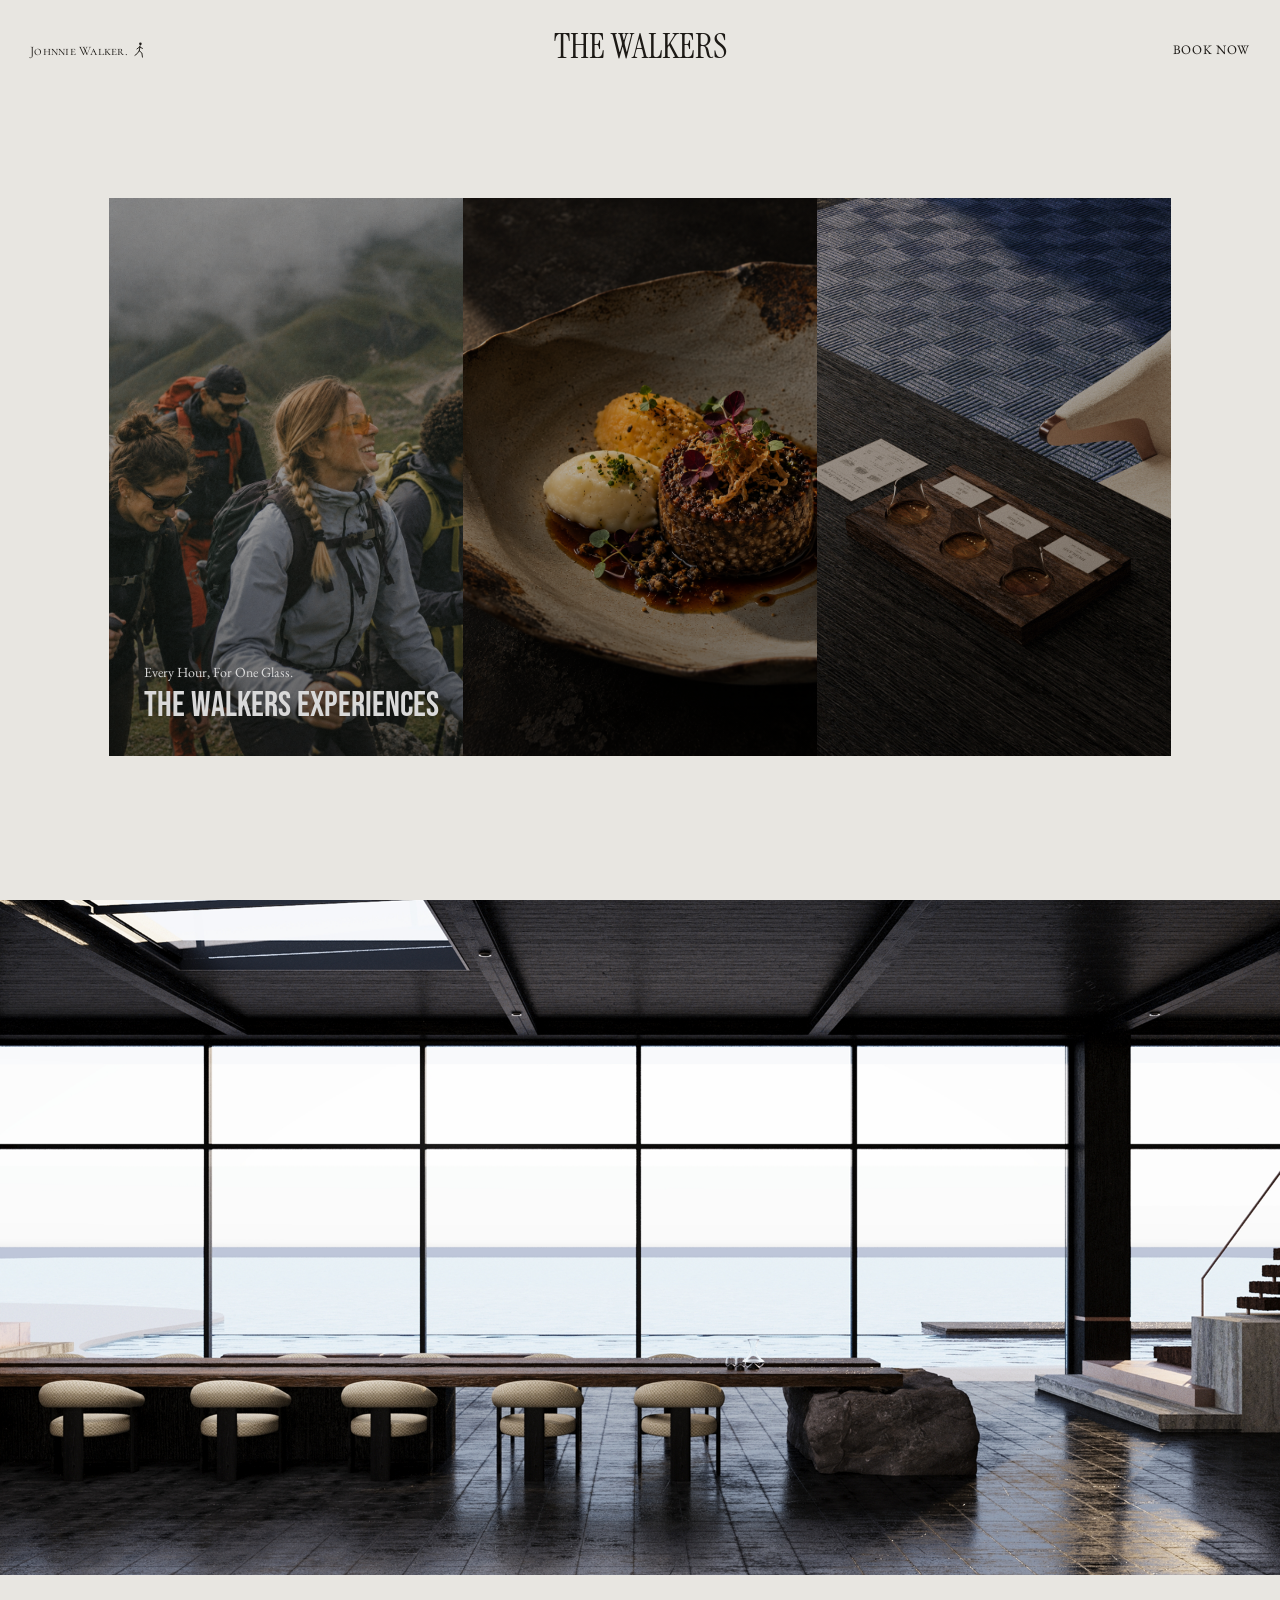
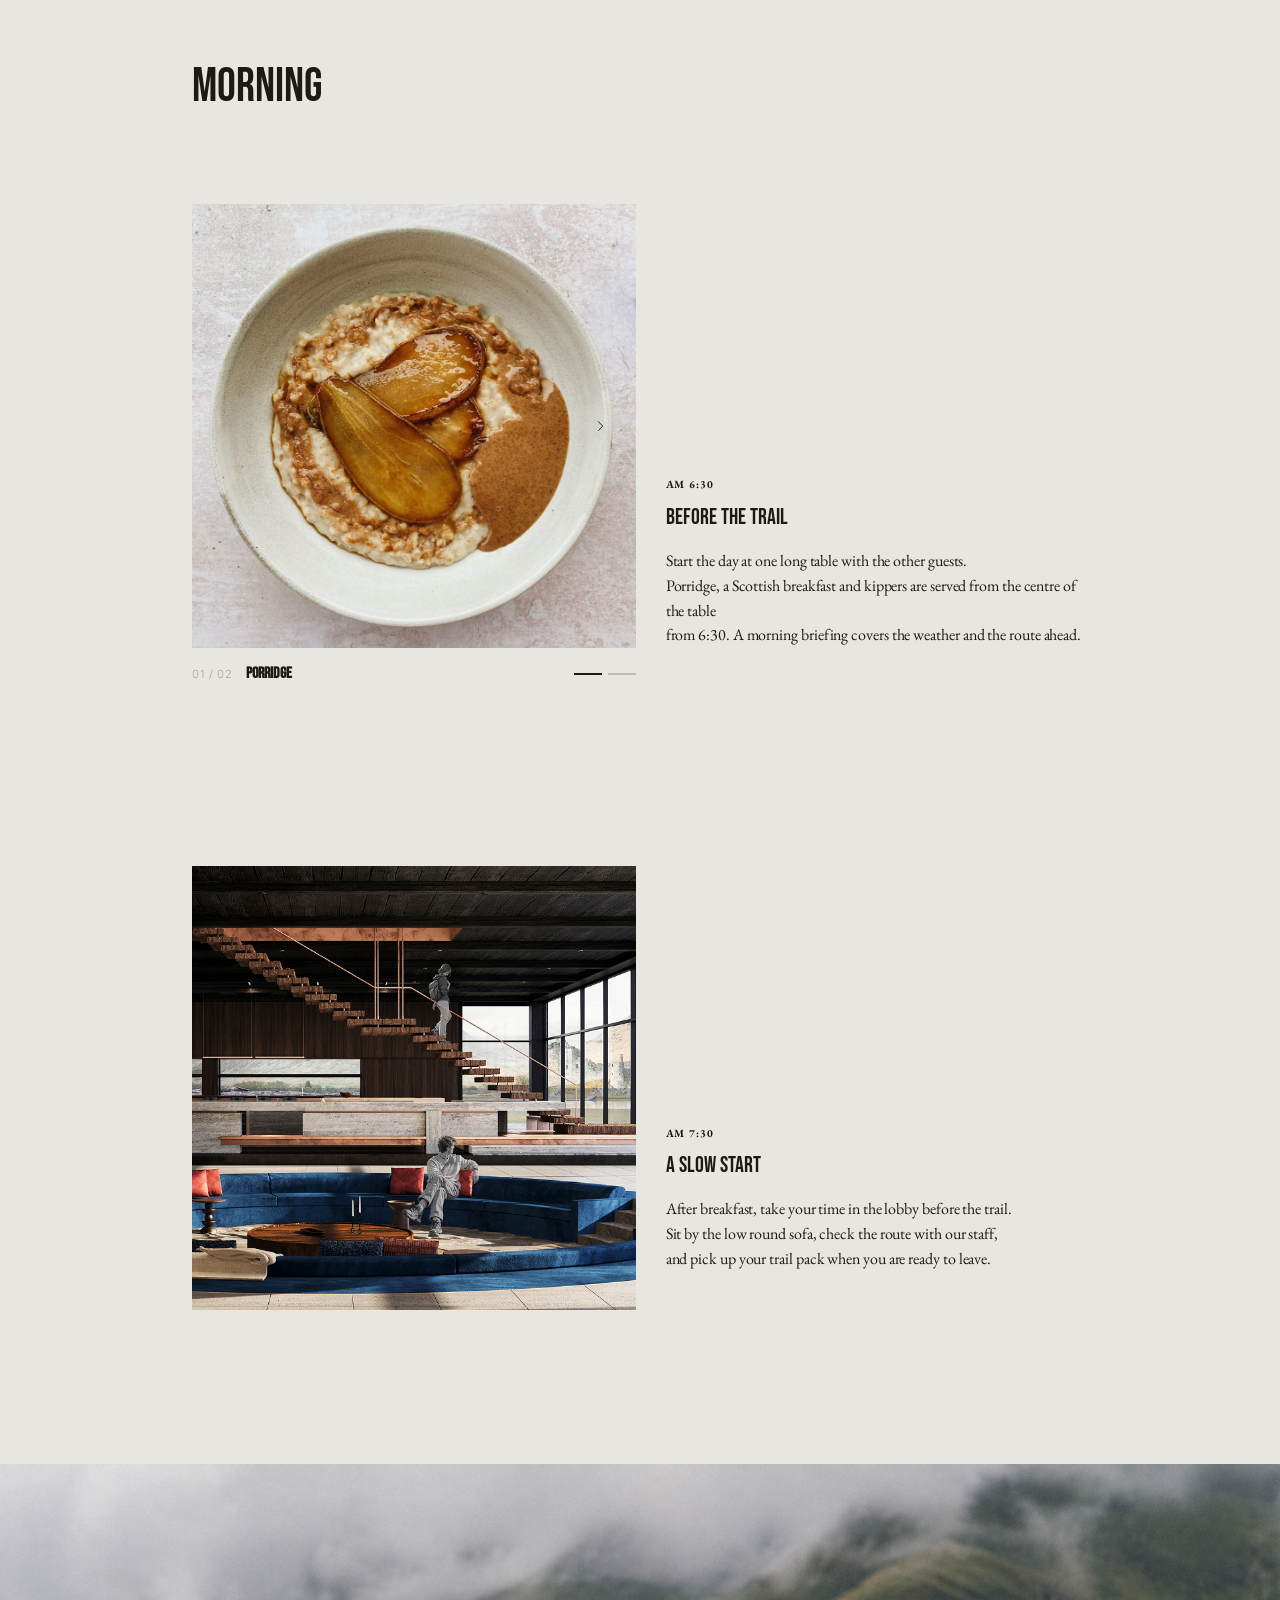
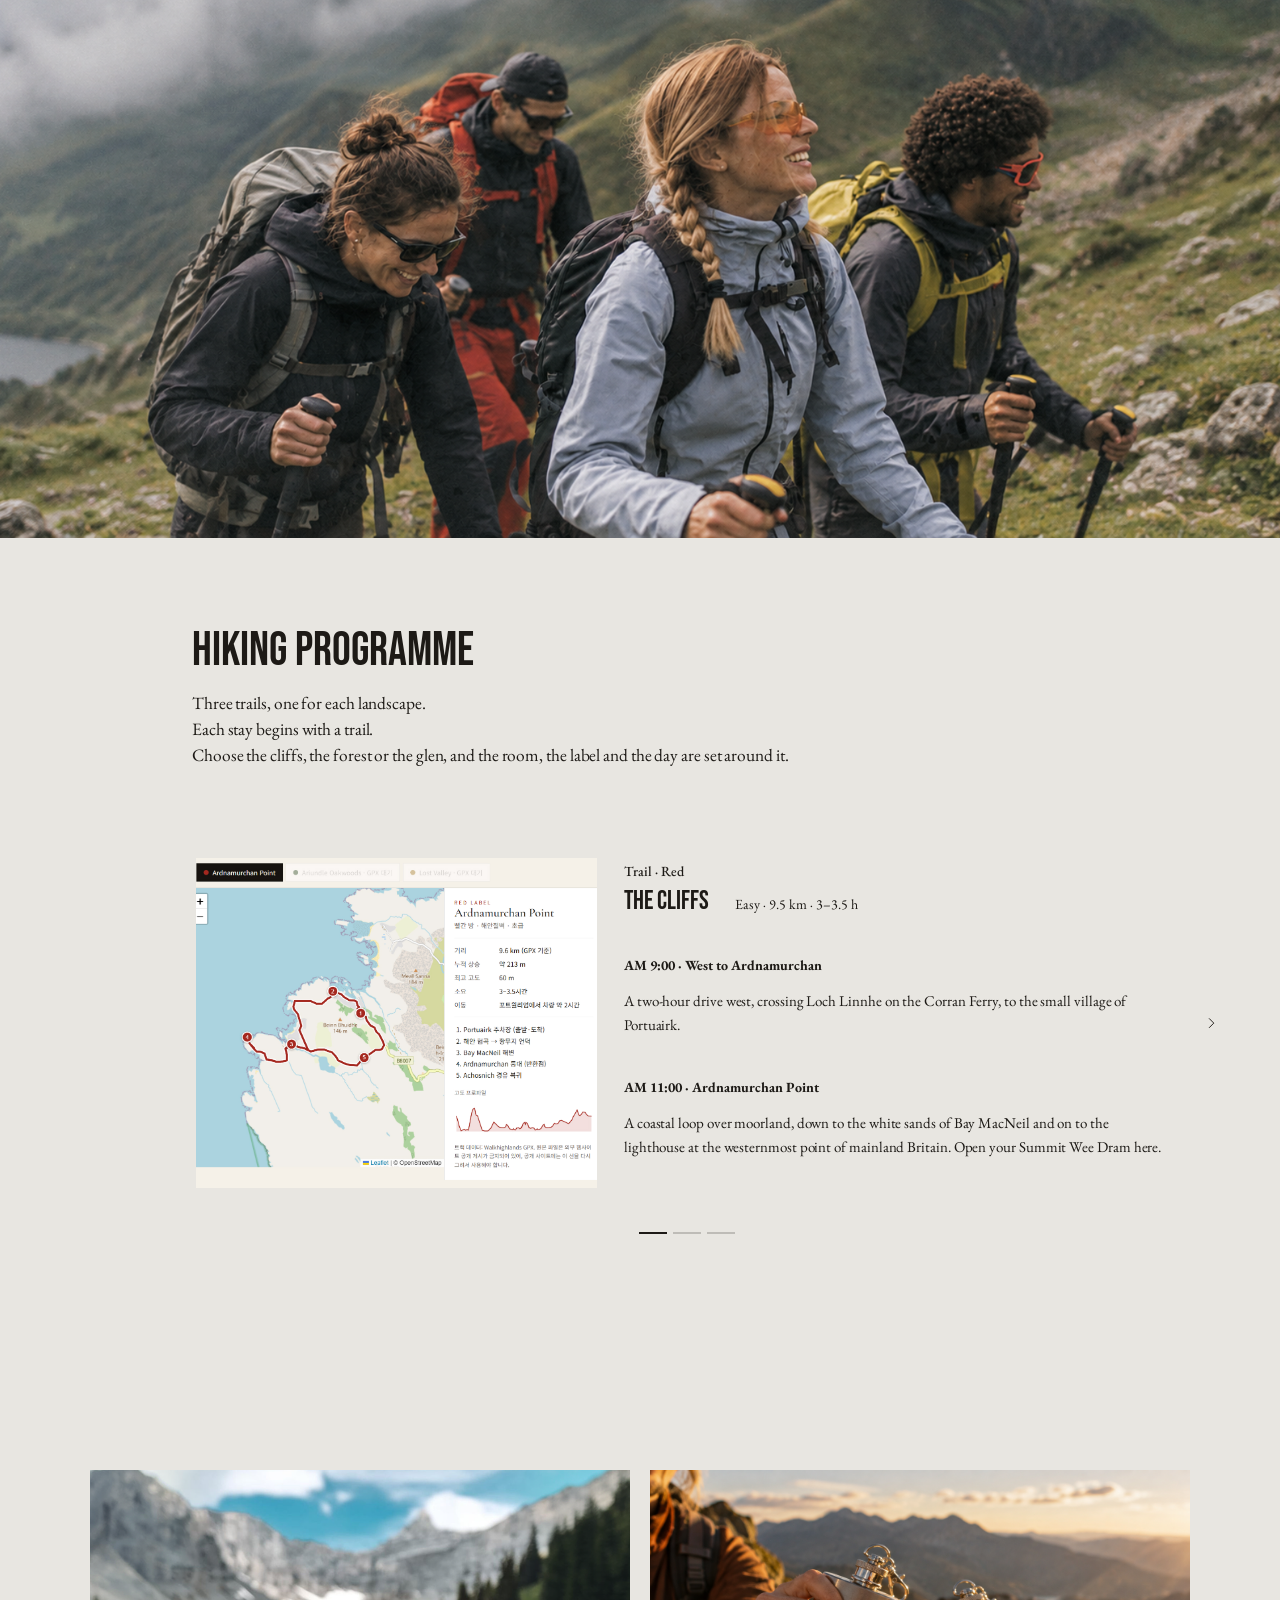
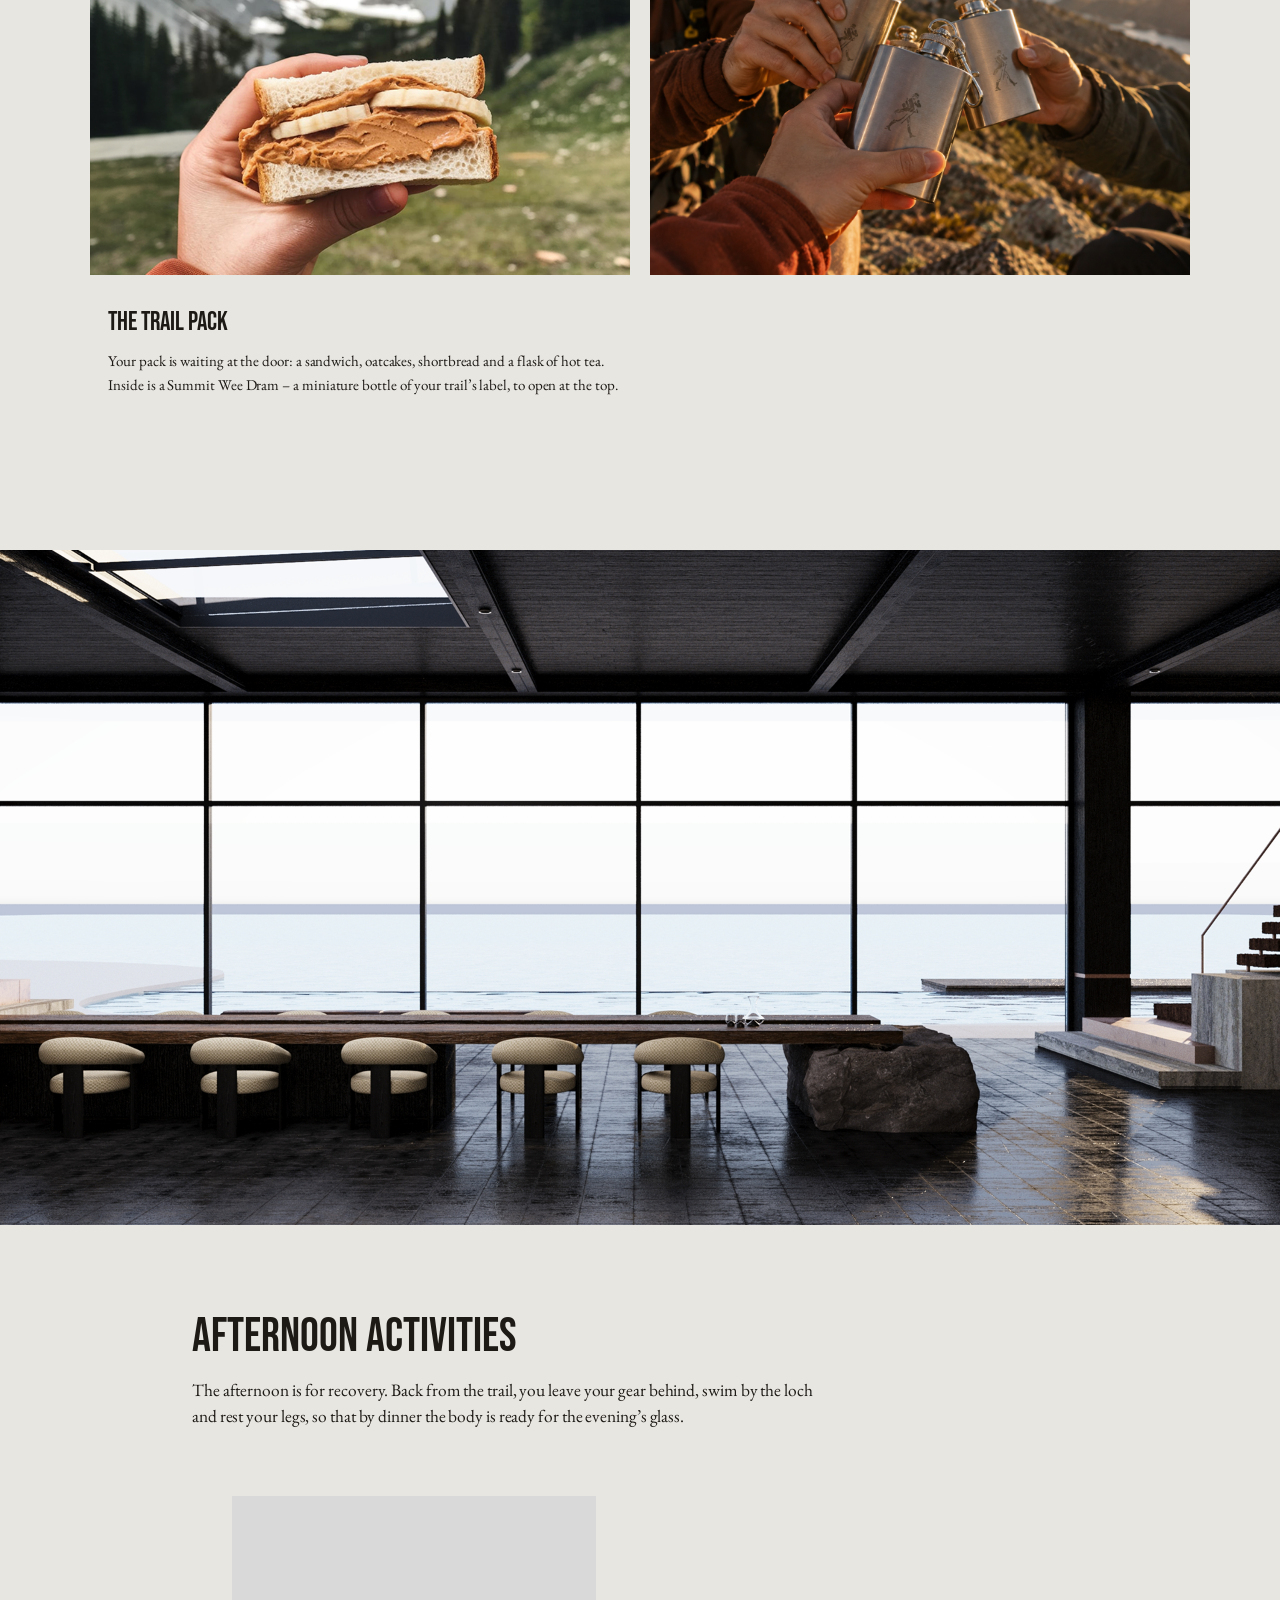
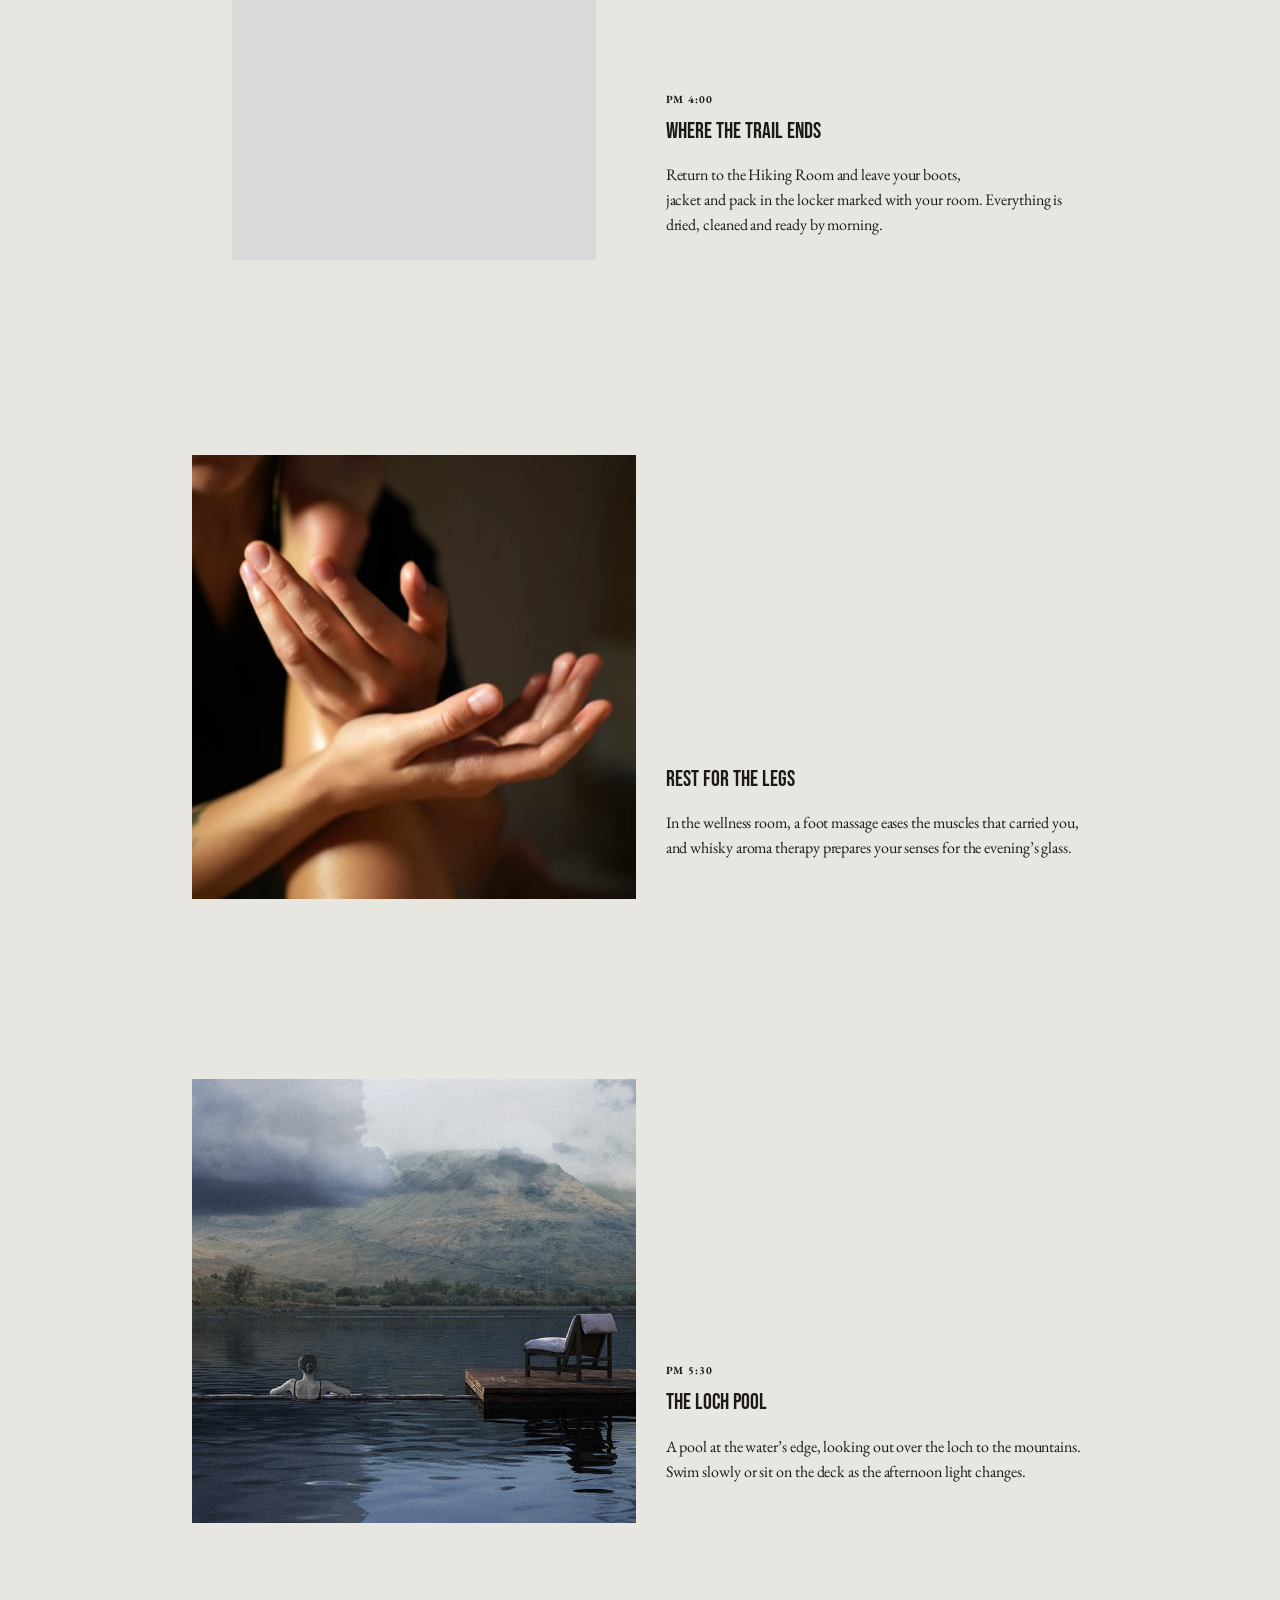
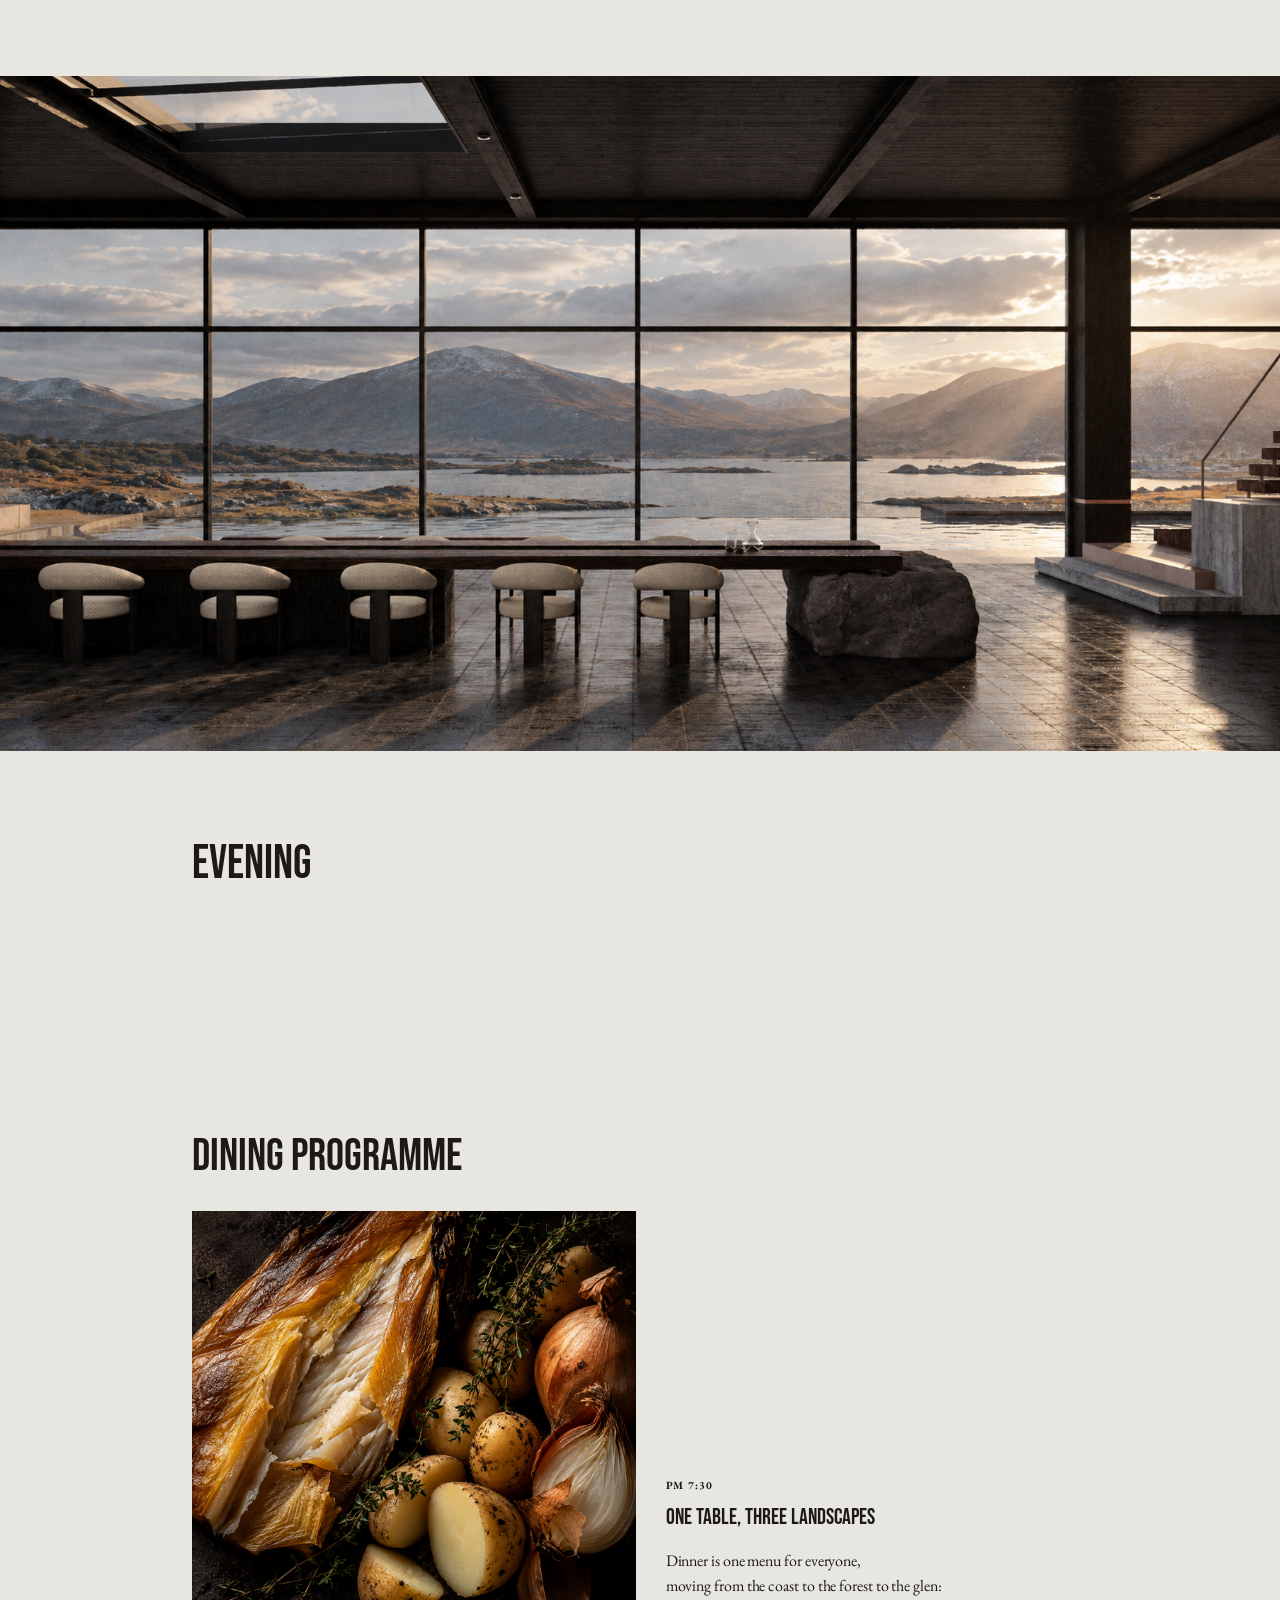
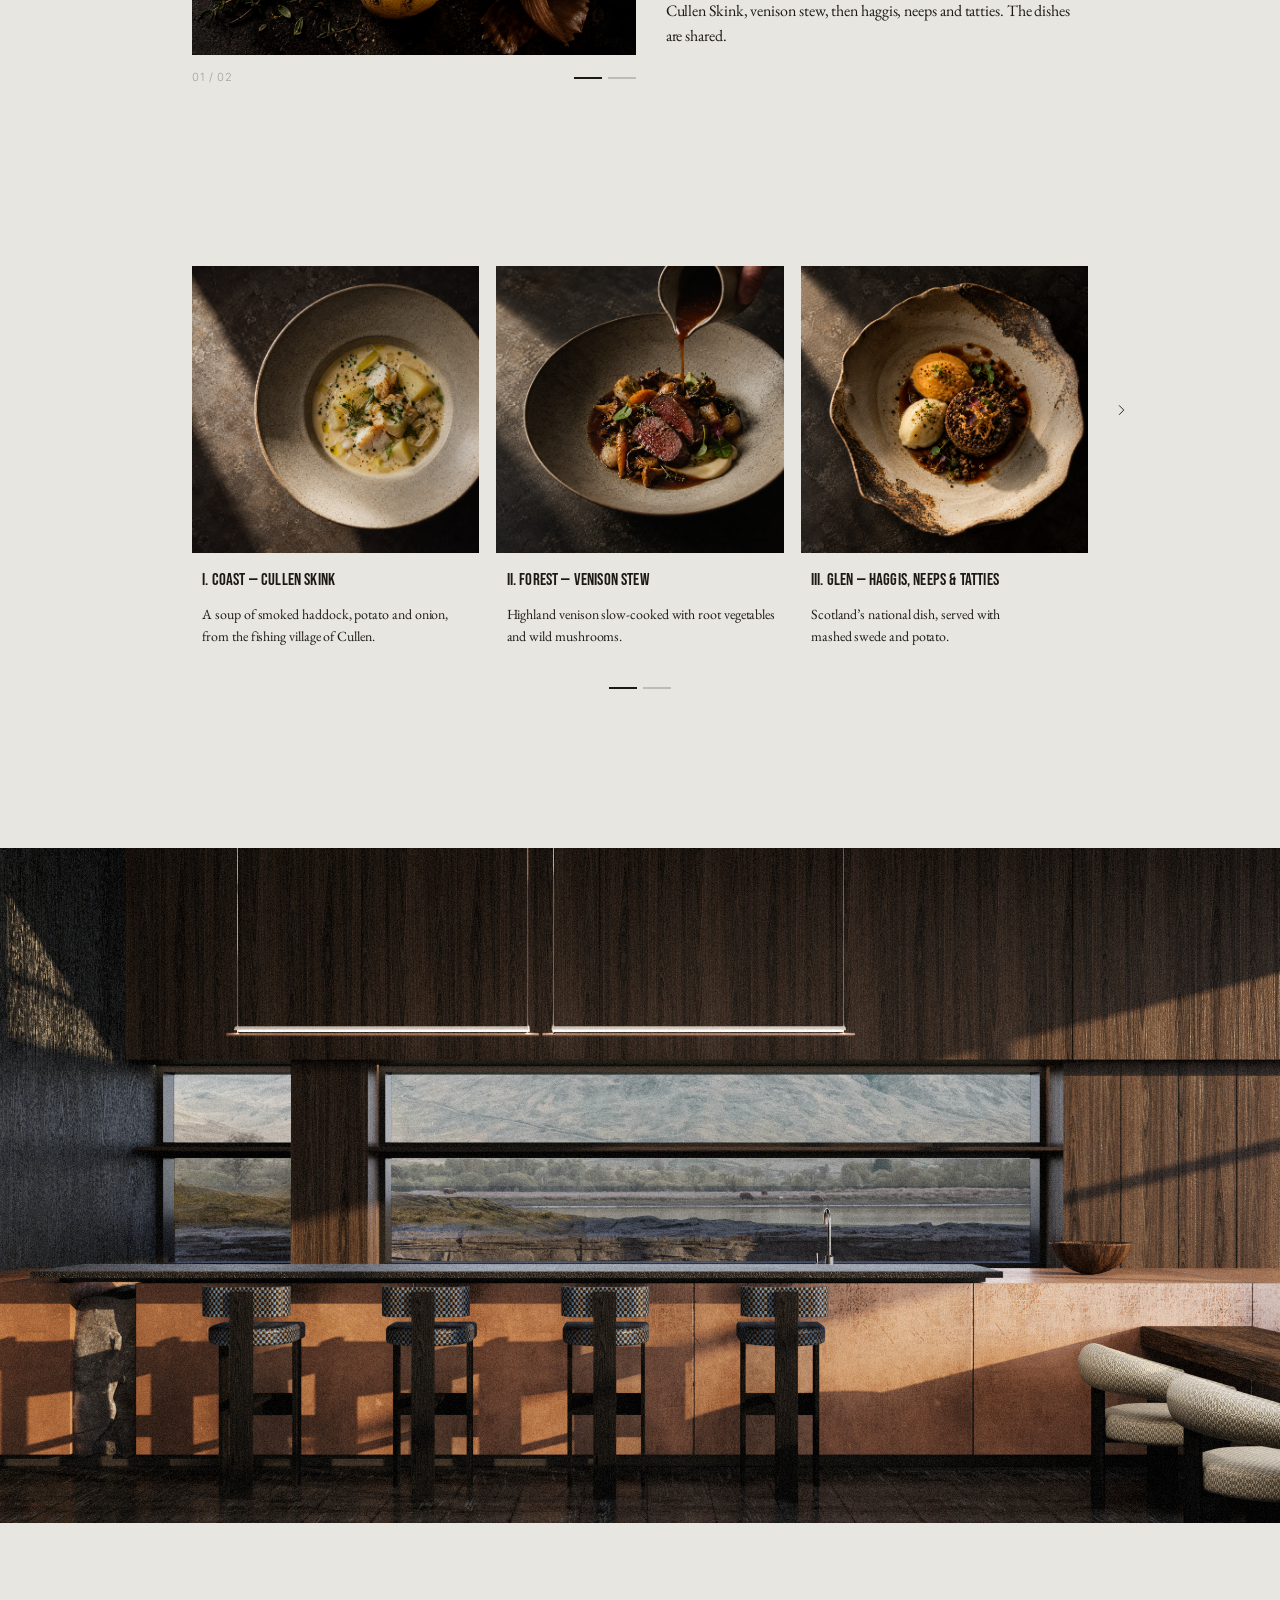
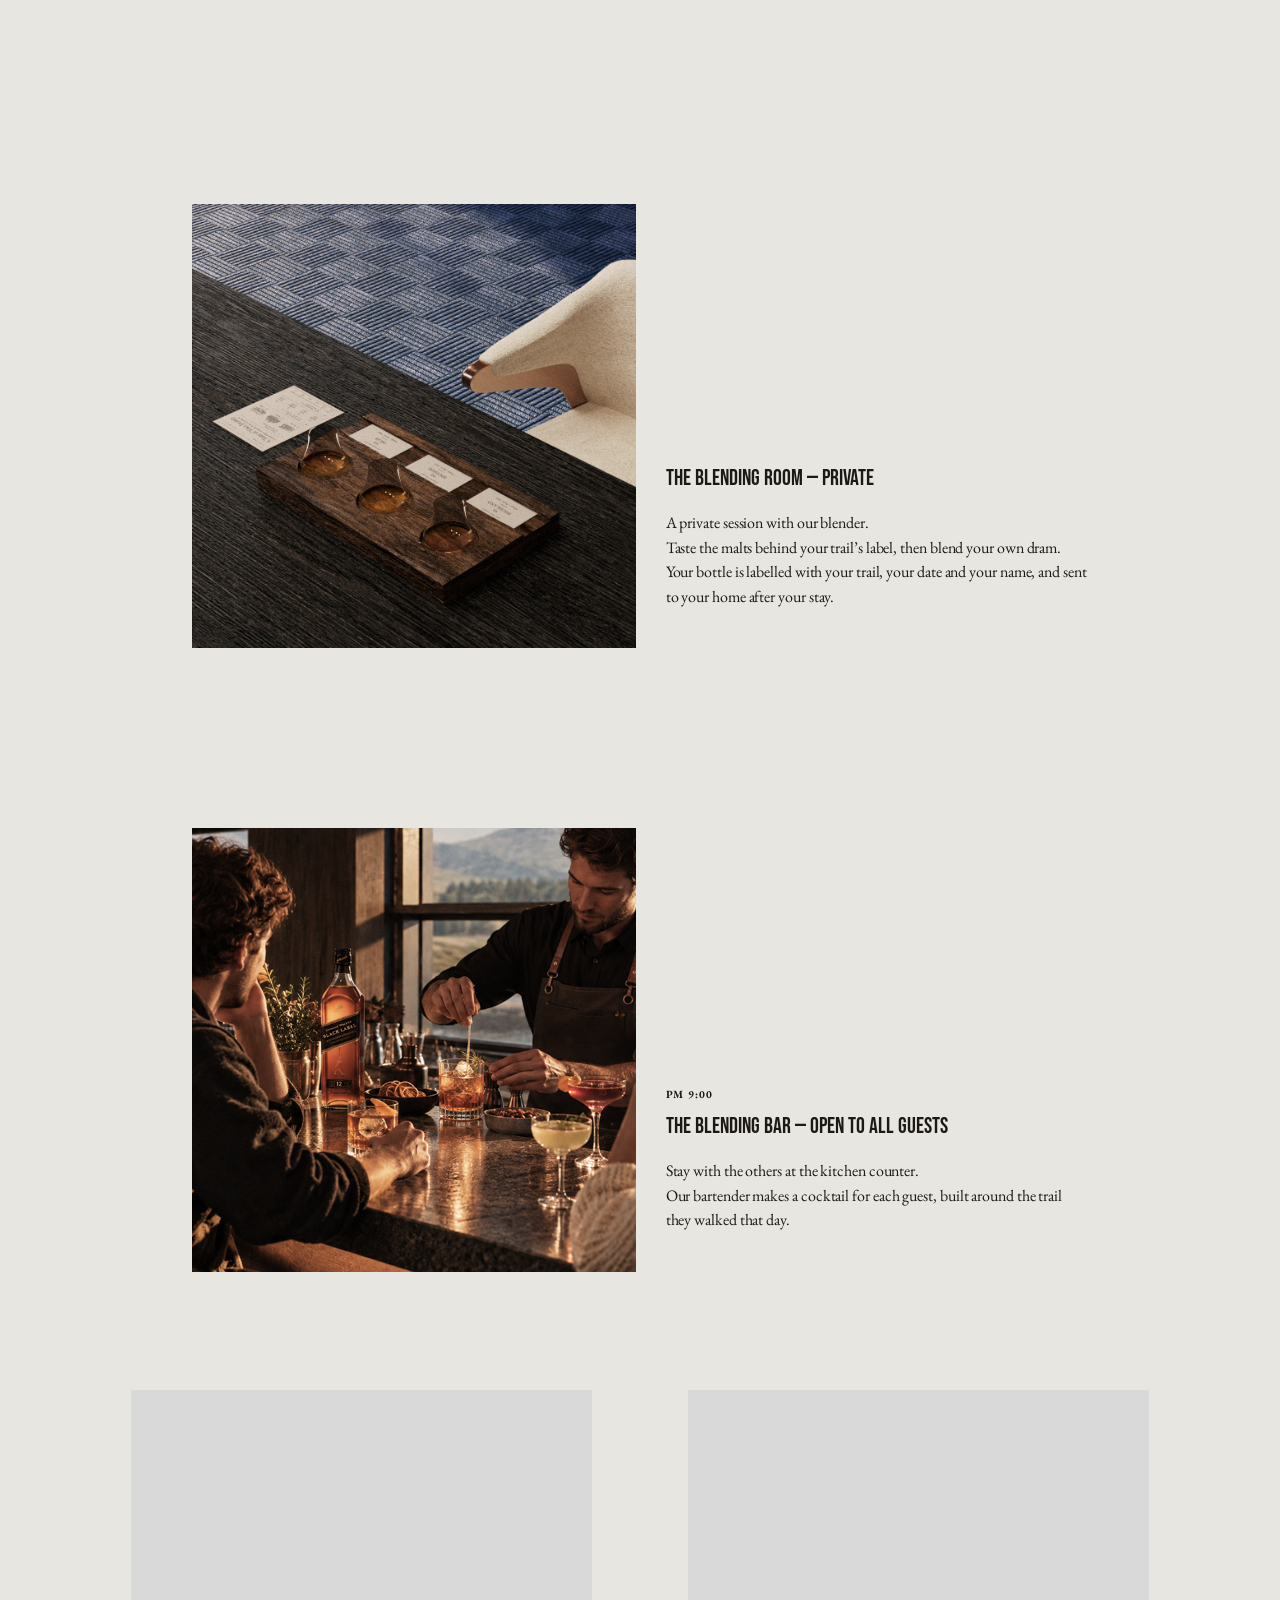
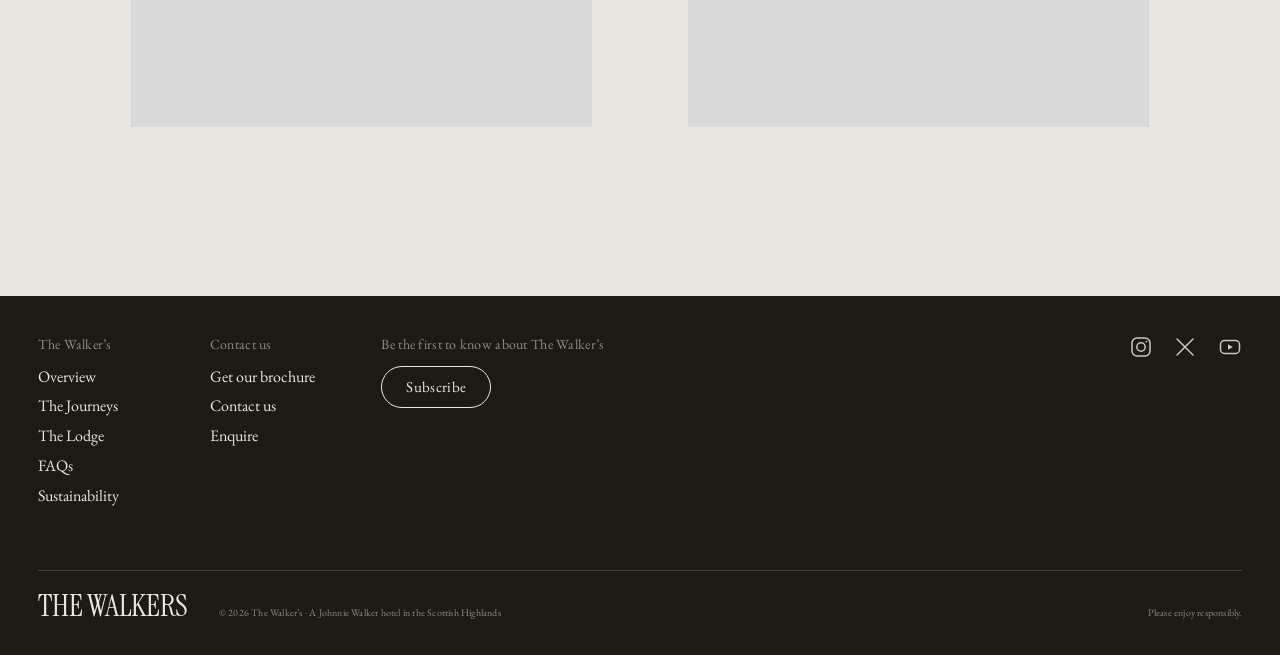
==== journeys.html @ dc1739b4 "폰트 수정" ====
<!doctype html>
<html lang="en">

<head>
    <meta charset="utf-8">
    <meta name="viewport" content="width=device-width, initial-scale=1">
    <title>The Journeys — The Walker's</title>
    <meta name="description"
        content="A day at The Walker's: morning, hiking, afternoon, evening and blending programmes.">

    <link rel="preconnect" href="https://fonts.googleapis.com">
    <link rel="preconnect" href="https://fonts.gstatic.com" crossorigin>
    <link
        href="https://fonts.googleapis.com/css2?family=Bebas+Neue&family=Cormorant+SC:wght@500&family=EB+Garamond:ital,wght@0,400;0,500;1,400&family=Instrument+Serif&family=Inter:wght@300&family=Libre+Caslon+Display&display=swap"
        rel="stylesheet">
    <link rel="stylesheet" href="index.css">
    <link rel="stylesheet" href="journeys.css">
</head>


<body data-page="journeys">

    <!-- 헤더 -->
    <header class="site-header">
        <a class="brand" href="index.html" aria-label="Johnnie Walker">
            <span class="brand-name">Johnnie Walker.</span>
            <!-- 임시 아이콘: 공식 Striding Man 로고 SVG로 교체하세요 -->
            <svg viewBox="0 0 20 28" fill="none" stroke="currentColor" stroke-width="1.6" stroke-linecap="round"
                aria-hidden="true">
                <circle cx="11" cy="3.2" r="2.2" fill="currentColor" stroke="none" />
                <path d="M10.5 6.5 9 15M9.5 8.5l5 2.5M9.5 8.5 5 12M9 15l4.5 4 1 7M9 15l-3.5 5-4 3" />
            </svg>
        </a>

        <a class="logo" href="index.html" aria-label="The Walker's">THE WALKERS</a>

        <a class="book" href="#">Book Now</a>

        <!-- 메뉴바 -->
        <nav class="menu" aria-label="Main">
            <a href="index.html#intro">OVERVIEW</a>
            <a href="journeys.html" aria-current="page">THE JOURNEYS</a>
            <a href="lodge.html">THE LODGE</a>
        </nav>
    </header>

    <main class="journeys">
        <!-- Hero: THE WALKERS EXPERIENCES -->
        <section class="j-hero">
            <div class="j-hero-frame">
                <div class="j-hero-collage">
                    <figure class="media reveal-media" style="margin:0">
                        <!-- hikers -->
                        <img src="./sources/theJourney/hikers_theJourney.png" alt="hikers">
                    </figure>
                    <figure class="media reveal-media" style="margin:0; --d:.15s">
                        <!-- dinner -->
                        <img src="./sources/theJourney/디너3.png" alt="A plated dish made with Highland produce">
                    </figure>
                    <figure class="media reveal-media" style="margin:0; --d:.3s">
                        <!-- blending -->
                        <img src="./sources/theJourney/10_bledning room detail_보정2.jpg"
                            alt="A whisky tasting flight on a wooden board">
                    </figure>
                </div>
                <div class="j-hero-text">
                    <p class="reveal" style="--d:.6s">Every Hour, For One Glass.</p>
                    <h1 class="reveal" style="--d:.75s">The Walkers Experiences</h1>
                </div>
            </div>
        </section>

        <!-- 1. Morning -->
        <section id="morning" class="programme">
            <figure class="media programme-cover reveal-media" style="margin:0">
                <!-- Morning main -->
                <img src="./sources/theJourney/morning.png" alt="Morning light over the loch" loading="lazy">
            </figure>
            <div class="programme-intro">
                <h2 class="reveal">MORNING</h2>
                <p class="reveal" style="--d:.15s">The day starts slowly: breakfast at the long table, then time in the
                    lobby before you set out.</p>
            </div>
            <div class="programme-items">
                <article class="item">
                    <div class="carousel reveal-media" data-carousel aria-roledescription="carousel"
                        aria-label="Breakfast">
                        <div class="carousel-viewport media">
                            <ul class="carousel-track">
                                <li class="carousel-slide" data-title="Porridge">
                                    <img src="./sources/theJourney/morning1.jpg" alt="Porridge with caramelised pears"
                                        loading="lazy">
                                </li>
                                <li class="carousel-slide" data-title="Kippers">
                                    <img src="./sources/theJourney/morning2.png"
                                        alt="Smoked kippers with crushed potatoes and roast tomatoes" loading="lazy">
                                </li>
                            </ul>
                            <button type="button" class="carousel-arrow carousel-arrow--prev"
                                aria-label="Previous photo">
                                <svg viewBox="0 0 24 24" aria-hidden="true">
                                    <path d="M15 5l-7 7 7 7" />
                                </svg>
                            </button>
                            <button type="button" class="carousel-arrow carousel-arrow--next" aria-label="Next photo">
                                <svg viewBox="0 0 24 24" aria-hidden="true">
                                    <path d="M9 5l7 7-7 7" />
                                </svg>
                            </button>
                        </div>
                        <div class="carousel-foot">
                            <p class="carousel-caption" aria-live="polite"><span class="no"></span><strong></strong></p>
                            <div class="carousel-dots" role="group" aria-label="Choose a photo"></div>
                        </div>
                    </div>
                    <div class="text">
                        <span class="time reveal"><b>AM 6:30</b></span>
                        <h3 class="reveal" style="--d:.1s">Before the Trail</h3>
                        <p class="reveal" style="--d:.2s">Start the day at one long table with the other guests.<br>
                            Porridge, a Scottish breakfast and kippers are served from the centre of the table <br>
                            from 6:30.
                            A morning briefing covers the weather and the route ahead.</p>
                    </div>
                </article>
                <article class="item">
                    <img src="./sources/theJourney/slow-start.png" alt="slow start" loading="lazy">
                    </figure>
                    <div class="text">
                        <span class="time reveal"><b>AM 7:30</b></span>
                        <h3 class="reveal" style="--d:.1s">A SLOW START</h3>
                        <p class="reveal" style="--d:.2s">After breakfast, take your time in the lobby before the
                            trail.<br>
                            Sit by the low round sofa, check the route with our staff,<br>
                            and pick up your trail pack when you are ready to leave.</p>
                    </div>
                </article>
            </div>
        </section>

        <!-- 2. Hiking -->
        <section id="hiking" class="programme">
            <figure class="media programme-cover reveal-media" style="margin:0">
                <!-- 하이킹 대표 이미지 -->
                <img src="./sources/theJourney/main-hiking.png" alt="A trail crossing the Highland glens"
                    loading="lazy">
            </figure>
            <div class="programme-intro">
                <h2 class="reveal">Hiking Programme</h2>
                <p class="reveal" style="--d:.15s">Three trails, one for each landscape.<br>
                    Each stay begins with a trail.<br>
                    Choose the cliffs, the forest or the glen, and the room, the label and the day are set around it.
                </p>
            </div>
            <div class="carousel carousel--outside trail-carousel" data-carousel aria-roledescription="carousel"
                aria-label="Hiking trails">
                <div class="carousel-viewport">
                    <ul class="carousel-track">
                        <li class="carousel-slide" data-title="The Cliffs">
                            <article class="trail" id="trail-cliff">
                                <figure class="trail-map reveal-media" data-arrow-anchor>
                                    <img src="./sources/theJourney/theCliff.jpg"
                                        alt="Map of the Ardnamurchan Point trail" loading="lazy">
                                </figure>
                                <div class="trail-text">
                                    <p class="trail-label reveal">Trail · Red</p>
                                    <h3 class="reveal"><span>The Cliffs</span><span class="trail-meta">Easy · 9.5 km ·
                                            3–3.5
                                            h</span></h3>
                                    <div class="trail-stop">
                                        <h4 class="reveal" style="--d:.1s"><b>AM 9:00 · West to Ardnamurchan</b></h4>
                                        <p class="reveal" style="--d:.2s">A two-hour drive west, crossing Loch Linnhe on
                                            the Corran
                                            Ferry, to the small village of Portuairk.</p>
                                    </div>
                                    <div class="trail-stop">
                                        <h4 class="reveal" style="--d:.1s"><b>AM 11:00 · Ardnamurchan Point</b></h4>
                                        <p class="reveal" style="--d:.2s">A coastal loop over moorland, down to the
                                            white sands of
                                            Bay MacNeil and on to the lighthouse at the westernmost point of mainland
                                            Britain. Open
                                            your Summit Wee Dram here.</p>
                                    </div>
                                </div>
                            </article>
                        </li>
                        <li class="carousel-slide" data-title="The Forests">
                            <article class="trail" id="trail-forest">
                                <figure class="trail-map reveal-media" data-arrow-anchor>
                                    <img src="./sources/theJourney/theForests.jpg"
                                        alt="Map of the Ariundle Oakwoods trail" loading="lazy">
                                </figure>
                                <div class="trail-text">
                                    <p class="trail-label reveal">Trail · Green</p>
                                    <h3 class="reveal"><span>The Forests</span><span class="trail-meta">Challenging · 4
                                            km · 2–3
                                            h</span></h3>
                                    <div class="trail-stop">
                                        <h4 class="reveal" style="--d:.1s"><b>AM 10:00 · South to Strontian</b></h4>
                                        <p class="reveal" style="--d:.2s">A one-hour drive across the Corran Ferry to
                                            the edge of
                                            Scotland’s Atlantic oakwoods.</p>
                                    </div>
                                    <div class="trail-stop">
                                        <h4 class="reveal" style="--d:.1s"><b>AM 11:00 · Ariundle Oakwoods</b></h4>
                                        <p class="reveal" style="--d:.2s">Through moss-covered oaks, along the Strontian
                                            River and
                                            up to the old lead mines, with views back down the glen.</p>
                                    </div>
                                </div>
                            </article>
                        </li>
                        <li class="carousel-slide" data-title="The Glens">
                            <article class="trail" id="trail-glen">
                                <figure class="trail-map reveal-media" data-arrow-anchor>
                                    <img src="./sources/theJourney/theGlens.jpg" alt="Map of the Lost Valley trail"
                                        loading="lazy">
                                </figure>
                                <div class="trail-text">
                                    <p class="trail-label reveal">Trail · Yellow</p>
                                    <h3 class="reveal"><span>The Glens</span><span class="trail-meta">Moderate · 10.5 km
                                            · 3–4
                                            h</span></h3>
                                    <div class="trail-stop">
                                        <h4 class="reveal" style="--d:.1s"><b>AM 10:30 · Into Glen Coe</b></h4>
                                        <p class="reveal" style="--d:.2s">A thirty-minute drive south to the Three
                                            Sisters car park.
                                        </p>
                                    </div>
                                    <div class="trail-stop">
                                        <h4 class="reveal" style="--d:.1s"><b>AM 11:00 · Lost Valley</b></h4>
                                        <p class="reveal" style="--d:.2s">A short, steep climb across the River Coe and
                                            up a rocky
                                            gorge, into the hidden valley where the MacDonalds once hid their cattle.
                                        </p>
                                    </div>
                                </div>
                            </article>
                        </li>
                    </ul>
                </div>
                <button type="button" class="carousel-arrow carousel-arrow--prev" aria-label="Previous trail">
                    <svg viewBox="0 0 24 24" aria-hidden="true">
                        <path d="M15 5l-7 7 7 7" />
                    </svg>
                </button>
                <button type="button" class="carousel-arrow carousel-arrow--next" aria-label="Next trail">
                    <svg viewBox="0 0 24 24" aria-hidden="true">
                        <path d="M9 5l7 7-7 7" />
                    </svg>
                </button>
                <div class="carousel-foot">
                    <div class="carousel-dots" role="group" aria-label="Choose a trail"></div>
                </div>
            </div>

            <div class="trail-pack">
                <div class="trail-pack-photos">
                    <img src="./sources/theJourney/trail-pack.png" alt="trail pack" loading="lazy">
                    <!-- rail-pack 이미지 -->
                    </figure>
                    <figure class="media reveal-media" style="--d:.15s">
                        <img src="./sources/theJourney/hiking.png"
                            alt="Hikers raising Johnnie Walker hip flasks at the summit" loading="lazy">
                    </figure>
                </div>
                <div class="trail-pack-text">
                    <h3 class="reveal">The Trail Pack</h3>
                    <p class="reveal" style="--d:.15s">Your pack is waiting at the door: a sandwich, oatcakes,
                        shortbread and a flask of hot tea.<br>
                        Inside is a Summit Wee Dram – a miniature bottle of your trail’s label, to open at the top.</p>
                </div>
            </div>
        </section>

        <!-- 3. Afternoon -->
        <section id="afternoon" class="programme">
            <figure class="media programme-cover reveal-media" style="margin:0">
                <!-- 오후 대표 이미지 -->
                <img src="./sources/theJourney/afternoon.png" alt="Afternoon at the lodge" loading="lazy">
            </figure>
            <div class="programme-intro">
                <h2 class="reveal">Afternoon ACTIVITIES</h2>
                <p class="reveal" style="--d:.15s">The afternoon is for recovery. Back from the trail, you leave your
                    gear behind, swim by the loch<br>
                    and rest your legs, so that by dinner the body is ready for the evening’s glass.</p>
            </div>
            <div class="programme-items">
                <article class="item">
                    <figure class="media is-pending reveal-media" aria-label="Photo coming soon">
                        <!-- 사진 준비 중 -->
                        <!-- WHERE THE TRAIL ENDS 이미지 확인 -->
                    </figure>
                    <div class="text">
                        <span class="time reveal"><b>PM 4:00</b></span>
                        <h3 class="reveal" style="--d:.1s">WHERE THE TRAIL ENDS</h3>
                        <p class="reveal" style="--d:.2s">Return to the Hiking Room and leave your boots,<br>
                            jacket and pack in the locker marked with your room. Everything is dried, cleaned and ready
                            by morning.</p>
                    </div>
                </article>
                <article class="item">
                    <figure class="media reveal-media" style="margin:0">
                        <!-- 2 -->
                        <img src="./sources/theJourney/massage.jpg" alt="massage" loading="lazy">
                    </figure>
                    <div class="text">
                        <span class="time reveal"><b>PM 4:30</b></span>
                        <h3 class="reveal" style="--d:.1s">REST FOR THE LEGS</h3>
                        <p class="reveal" style="--d:.2s">In the wellness room, a foot massage eases the muscles that
                            carried you,<br>
                            and whisky aroma therapy prepares your senses for the evening’s glass.</p>
                    </div>
                </article>
                <article class="item">
                    <img src="./sources/theJourney/the loch pool.png" alt="the loch pool" loading="lazy">
                    </figure>
                    <div class="text">
                        <span class="time reveal"><b>PM 5:30</b></span>
                        <h3 class="reveal" style="--d:.1s">THE LOCH POOL</h3>
                        <p class="reveal" style="--d:.2s">A pool at the water’s edge, looking out over the loch to the
                            mountains.<br>
                            Swim slowly or sit on the deck as the afternoon light changes.</p>
                    </div>
                </article>
            </div>
        </section>

        <!-- 4. Evening -->
        <section id="evening" class="programme">
            <figure class="media programme-cover reveal-media" style="margin:0">
                <!-- 저녁 대표 이미지 -->
                <img src="./sources/theJourney/evening.png" alt="Evening at the long table" loading="lazy">
            </figure>
            <div class="programme-intro">
                <h2 class="reveal">Evening</h2>
                <p class="reveal" style="--d:.15s">The evening brings everyone back to the same table. Dinner moves
                    through the three landscapes you walked,<br>
                    and the day ends with a glass of your own — blended in private or made for you at the kitchen bar.
                </p>
            </div>
            <div class="programme-items">
                <h2 class="subtitle">Dining Programme</h2>
                <!--
                <article class="item">
                    <figure class="media reveal-media" style="margin:0">
                        
                        <img src="./sources/theJourney/dinner-ingredient1.png" alt="Dinner served at the long table"
                            loading="lazy">
                    </figure>
                    <div class="text">
                        <span class="time reveal">PM 7:30</span>
                        <h3 class="reveal" style="--d:.1s">One Table, Three Landscapes</h3>
                        <p class="reveal" style="--d:.2s">Dinner is one menu for everyone,<br>
                            moving from the coast to the forest to the glen: Cullen Skink, venison stew, then haggis,
                            neeps and tatties.<br>
                            The dishes are shared.</p>
                    </div>
                    
                </article>
                -->
                <article class="item">
                    <div class="carousel reveal-media" data-carousel aria-roledescription="carousel"
                        aria-label="ingredients">
                        <div class="carousel-viewport media">
                            <ul class="carousel-track">
                                <li class="carousel-slide">
                                    <img src="./sources/theJourney/dinner-ingredient1.png"
                                        alt="Porridge with caramelised pears" loading="lazy">
                                </li>
                                <li class="carousel-slide">
                                    <img src="./sources/theJourney/dinner-재료.png"
                                        alt="Smoked kippers with crushed potatoes and roast tomatoes" loading="lazy">
                                </li>
                            </ul>
                            <button type="button" class="carousel-arrow carousel-arrow--prev"
                                aria-label="Previous photo">
                                <svg viewBox="0 0 24 24" aria-hidden="true">
                                    <path d="M15 5l-7 7 7 7" />
                                </svg>
                            </button>
                            <button type="button" class="carousel-arrow carousel-arrow--next" aria-label="Next photo">
                                <svg viewBox="0 0 24 24" aria-hidden="true">
                                    <path d="M9 5l7 7-7 7" />
                                </svg>
                            </button>
                        </div>
                        <div class="carousel-foot">
                            <p class="carousel-caption" aria-live="polite"><span class="no"></span><strong></strong>
                            </p>
                            <div class="carousel-dots" role="group" aria-label="Choose a photo"></div>
                        </div>
                    </div>
                    <div class="text">
                        <span class="time reveal"><b>PM 7:30</b></span>
                        <h3 class="reveal" style="--d:.1s">One Table, Three Landscapes</h3>
                        <p class="reveal" style="--d:.2s">Dinner is one menu for everyone,<br>
                            moving from the coast to the forest to the glen:<br>Cullen Skink, venison stew, then
                            haggis,
                            neeps and tatties. The dishes are shared.</p>
                    </div>
                </article>
                <div class="carousel carousel--outside course-carousel reveal-media" data-carousel
                    aria-roledescription="carousel" aria-label="Dinner courses">
                    <div class="carousel-viewport">
                        <ul class="carousel-track">
                            <li class="carousel-slide course" data-title="I. Coast — Cullen Skink">
                                <div data-arrow-anchor class="media course-media"><img
                                        src="./sources/theJourney/dinner1.png"
                                        alt="Cullen Skink, a creamy smoked haddock soup" loading="lazy"></div>
                                <h4>I. Coast — Cullen Skink</h4>
                                <p>A soup of smoked haddock, potato and onion,<br>from the fishing village of
                                    Cullen.
                                </p>
                            </li>
                            <li class="carousel-slide course" data-title="II. Forest — Venison Stew">
                                <div data-arrow-anchor class="media course-media"><img
                                        src="./sources/theJourney/dinner2.png" alt="Venison stew with jus poured over"
                                        loading="lazy"></div>
                                <h4>II. Forest — Venison Stew</h4>
                                <p>Highland venison slow-cooked with root vegetables<br>and wild mushrooms.</p>
                            </li>
                            <li class="carousel-slide course" data-title="III. Glen — Haggis, Neeps & Tatties">
                                <div data-arrow-anchor class="media course-media"><img
                                        src="./sources/theJourney/dinner3.png" alt="Haggis with neeps and tatties"
                                        loading="lazy"></div>
                                <h4>III. Glen — Haggis, Neeps &amp; Tatties</h4>
                                <p>Scotland’s national dish, served with<br>mashed swede and potato.</p>
                            </li>
                            <li class="carousel-slide course" data-title="Dessert — Cranachan">
                                <div data-arrow-anchor class="media course-media"><img
                                        src="./sources/theJourney/dinner-dessert.png" alt="dessert" loading="lazy">
                                </div>
                                <h4>Dessert — Cranachan</h4>
                                <p>Toasted oats, Scottish raspberries, heather honey<br>and whipped cream, finished
                                    with
                                    a dash of whisky.</p>
                            </li>
                        </ul>
                    </div>
                    <button type="button" class="carousel-arrow carousel-arrow--prev" aria-label="Previous course">
                        <svg viewBox="0 0 24 24" aria-hidden="true">
                            <path d="M15 5l-7 7 7 7" />
                        </svg>
                    </button>
                    <button type="button" class="carousel-arrow carousel-arrow--next" aria-label="Next course">
                        <svg viewBox="0 0 24 24" aria-hidden="true">
                            <path d="M9 5l7 7-7 7" />
                        </svg>
                    </button>
                    <div class="carousel-foot">
                        <div class="carousel-dots" role="group" aria-label="Choose courses"></div>
                    </div>
                </div>
            </div>
        </section>

        <!-- 5. Blending -->
        <section id="blending" class="programme">
            <figure class="media programme-cover reveal-media" style="margin:0">
                <!-- 블렌딩 바 대표 이미지 -->
                <img src="./sources/theLodge/dining/06_kitchen 1.jpg" alt="The blending bar with a view of the loch"
                    loading="lazy">
            </figure>
            <div class="programme-intro">
                <h2 class="reveal">Blending Programme</h2>
                <p class="reveal" style="--d:.15s">Guests eat together at one long table, as travelers once did at an
                    inn.<br>
                    Breakfast is served before you set out, and dinner when everyone is back from the trail.<br>
                    The menu is built from Highland produce, and each guest’s whisky is chosen by the trail they walked
                    that day.</p>
            </div>
            <div class="programme-items">
                <article class="item">
                    <figure class="media reveal-media" style="margin:0">
                        <!-- 블렌딩 룸 이미지 -->
                        <img src="./sources/theJourney/10_bledning room detail_보정2.jpg"
                            alt="A private blending session with a tasting board" loading="lazy">
                    </figure>
                    <div class="text">
                        <span class="time reveal"><b>PM 9:00</b></span>
                        <h3 class="reveal" style="--d:.1s">The Blending Room — Private</h3>
                        <p class="reveal" style="--d:.2s">A private session with our blender.<br>
                            Taste the malts behind your trail’s label, then blend your own dram.<br>
                            Your bottle is labelled with your trail, your date and your name, and sent to your home
                            after your stay.</p>
                    </div>
                </article>
                <article class="item">
                    <img src="./sources/theJourney/blending bar.png" alt="blending bar" loading="lazy">
                    </figure>
                    <div class="text">
                        <span class="time reveal"><b>PM 9:00</b></span>
                        <h3 class="reveal" style="--d:.1s">The Blending Bar — Open to All Guests</h3>
                        <p class="reveal" style="--d:.2s">Stay with the others at the kitchen counter.<br>
                            Our bartender makes a cocktail for each guest, built around the trail they walked that day.
                        </p>
                    </div>
                </article>
            </div>
            <div class="programme-extra">
                <figure class="media is-pending reveal-media" aria-label="Photo coming soon">
                    <!-- MOCK: 위스키 패키지 이미지 (제작 예정) -->
                </figure>
                <figure class="media is-pending reveal-media" aria-label="Photo coming soon">
                    <!-- MOCK: 위스키 패키지 이미지 (제작 예정) -->
                </figure>
            </div>
        </section>
    </main>

    <!-- 공통 footer (기능 없이 보이기만 하는 링크) -->
    <footer class="site-footer">
        <div class="footer-top">
            <div class="footer-col">
                <p class="footer-heading">The Walker’s</p>
                <ul>
                    <li><a href="index.html">Overview</a></li>
                    <li><a href="journeys.html">The Journeys</a></li>
                    <li><a href="lodge.html">The Lodge</a></li>
                    <li><a href="#">FAQs</a></li>
                    <li><a href="#">Sustainability</a></li>
                </ul>
            </div>
            <div class="footer-col">
                <p class="footer-heading">Contact us</p>
                <ul>
                    <li><a href="#">Get our brochure</a></li>
                    <li><a href="#">Contact us</a></li>
                    <li><a href="#">Enquire</a></li>
                </ul>
            </div>
            <div class="footer-news">
                <p class="footer-heading">Be the first to know about The Walker’s</p>
                <a class="footer-btn" href="#">Subscribe</a>
            </div>
            <ul class="footer-social">
                <li><a href="#" aria-label="Instagram"><svg viewBox="0 0 24 24" aria-hidden="true">
                            <rect x="3" y="3" width="18" height="18" rx="5" />
                            <circle cx="12" cy="12" r="4.2" />
                            <circle cx="17.4" cy="6.6" r=".9" class="fill" />
                        </svg></a></li>
                <li><a href="#" aria-label="X"><svg viewBox="0 0 24 24" aria-hidden="true">
                            <path d="M4 4l16 16M20 4L4 20" />
                        </svg></a></li>
                <li><a href="#" aria-label="YouTube"><svg viewBox="0 0 24 24" aria-hidden="true">
                            <rect x="2.5" y="5.5" width="19" height="13" rx="4" />
                            <path d="M10 9.2v5.6l4.8-2.8z" class="fill" />
                        </svg></a></li>
            </ul>
        </div>
        <div class="footer-bottom">
            <a class="footer-logo" href="index.html">THE WALKERS</a>
            <p>© 2026 The Walker’s · A Johnnie Walker hotel in the Scottish Highlands</p>
            <p>Please enjoy responsibly.</p>
        </div>
    </footer>

    <script>
        // 이미지 로드 실패 시 깨진 아이콘 대신 회색 박스만 보이게
        document.querySelectorAll('.media img').forEach((img) => {
            const markBroken = () => img.classList.add('is-broken');
            if (img.complete && img.naturalWidth === 0) markBroken();
            else img.addEventListener('error', markBroken);
        });

        // 자연스러운 스크롤: 요소가 화면에 들어오면 나타나게 (한 번만)
        const io = new IntersectionObserver((entries) => {
            entries.forEach((entry) => {
                if (entry.isIntersecting) {
                    entry.target.classList.add('is-visible');
                    io.unobserve(entry.target);
                }
            });
        }, { threshold: 0.15, rootMargin: '0px 0px -8% 0px' });
        document.querySelectorAll('.reveal, .reveal-media').forEach((el) => io.observe(el));

        // 좌우 슬라이드: 화살표·인디케이터로만 이동 (가로 스크롤 없음 → 마우스 휠은 페이지 위아래만)
        // 한 화면에 보이는 장수는 CSS의 --per-view (조식·트레일 1장, 저녁 코스 3장 / 모바일 1장)
        document.querySelectorAll('[data-carousel]').forEach((root) => {
            const track = root.querySelector('.carousel-track');
            const slides = [...root.querySelectorAll('.carousel-slide')];
            const prev = root.querySelector('.carousel-arrow--prev');
            const next = root.querySelector('.carousel-arrow--next');
            const dotsWrap = root.querySelector('.carousel-dots');
            const no = root.querySelector('.carousel-caption .no');
            const title = root.querySelector('.carousel-caption strong');
            const pad = (n) => String(n).padStart(2, '0');
            let index = 0, perView = 1, maxIndex = 0, dots = [];

            // 화면 폭에 맞춰 보이는 장수·인디케이터 개수 다시 계산
            function build() {
                perView = Math.max(1, parseInt(getComputedStyle(root).getPropertyValue('--per-view'), 10) || 1);
                maxIndex = Math.max(0, slides.length - perView);
                dotsWrap.replaceChildren();
                dots = Array.from({ length: maxIndex + 1 }, (_, i) => {
                    const dot = document.createElement('button');
                    dot.type = 'button';
                    dot.className = 'carousel-dot';
                    dot.setAttribute('aria-label', perView === 1
                        ? `Photo ${i + 1}: ${slides[i].dataset.title}`
                        : `Show from ${slides[i].dataset.title}`);
                    dot.addEventListener('click', () => go(i));
                    dotsWrap.appendChild(dot);
                    return dot;
                });
                go(index);
            }

            function go(i) {
                index = Math.max(0, Math.min(maxIndex, i));
                track.style.transform = `translateX(${-slides[index].offsetLeft}px)`;
                slides.forEach((s, j) => {
                    const hidden = j < index || j >= index + perView;
                    s.setAttribute('aria-hidden', hidden);
                    s.inert = hidden;
                });
                dots.forEach((d, j) => d.setAttribute('aria-current', j === index ? 'true' : 'false'));
                const focused = document.activeElement;
                prev.disabled = index === 0;
                next.disabled = index === maxIndex;
                // 끝에 닿아 누르던 화살표가 비활성화되면 키보드 포커스를 반대쪽 화살표로
                if (focused === prev && prev.disabled) next.focus();
                if (focused === next && next.disabled) prev.focus();
                // 화살표 세로 위치: 현재 슬라이드의 기준 요소(data-arrow-anchor, 사진·지도) 가운데
                const anchor = slides[index].querySelector('[data-arrow-anchor]');
                if (anchor) {
                    const a = anchor.getBoundingClientRect();
                    root.style.setProperty('--arrow-top', `${a.top - root.getBoundingClientRect().top + a.height / 2}px`);
                }
                if (no) no.textContent = `${pad(index + 1)} / ${pad(slides.length)}`;
                if (title) title.textContent = slides[index].dataset.title;
            }

            prev.addEventListener('click', () => go(index - 1));
            next.addEventListener('click', () => go(index + 1));
            root.addEventListener('keydown', (e) => {
                if (e.key === 'ArrowLeft') { e.preventDefault(); go(index - 1); }
                if (e.key === 'ArrowRight') { e.preventDefault(); go(index + 1); }
            });
            window.addEventListener('resize', build);
            // 사진이 늦게 로드되어 높이가 바뀌면 화살표 위치 다시 계산
            root.querySelectorAll('img').forEach((img) => img.addEventListener('load', () => go(index)));
            build();
        });
    </script>
    <script src="header.js"></script>
</body>

</html>
---- index.css ----
:root {
    --ink: #1D1A16;
    /* 메뉴·소제목의 비활성(회색) 글자색 */
    --nav-idle: #a3a19b;
    --paper: #E8E6E1;
    --placeholder: #d9d9d9;

    --f-display: 'Bebas Neue', 'Oswald', Impact, sans-serif;
    /* 섹션 제목 */
    --f-serif: 'EB Garamond', 'Times New Roman', serif;
    /* 본문 */
    --f-logo: 'Instrument Serif', 'Times New Roman', serif;
    /* THE WALKERS 로고 */


    /*--f-hero: 'Libre Caslon Display', 'Times New Roman', serif;*/
    /* A SIP OF THE LANDSCAPE */

    --f-sans: 'Inter', system-ui, sans-serif;
    /* 히어로 서브카피 */
    --f-brand: 'Cormorant SC', 'Times New Roman', serif;
    /* Johnnie Walker 워드마크 */

    /* 1920px 시안 기준 수치를 vw로 환산 */
    --header-h: clamp(88px, 8.4vw, 140px);
    /* 섹션 여백 계산용 --header-h와 별개로, 헤더 바 자체의 높이.
       타이틀 위아래 공백을 각각 20% 줄인 값 = 기존 높이×0.8 + 타이틀 크기×0.2 */
    --logo-size: clamp(30px, 2.75vw, 43px);
    --header-bar-h: calc(var(--header-h) * .8 + var(--logo-size) * .2);
    /* 호버 메뉴 바 위치·높이 (The Lodge의 소제목 바도 이 값을 기준으로 배치) */
    --menu-top: calc(clamp(68px, 6.145vw, 118px) - (var(--header-h) - var(--logo-size)) * .1);
    --menu-h: clamp(40px, 2.85vw, 54px);
    --gutter: clamp(20px, 2.35vw, 45px);
    --fs-h2: clamp(34px, 3.65vw, 57px);
    --fs-h3: clamp(24px, 2.1vw, 40px);
    --fs-body: clamp(17px, 1.36vw, 22px);
    --ease: cubic-bezier(.22, .61, .36, 1);
}

*,
*::before,
*::after {
    box-sizing: border-box;
}

html {
    scroll-behavior: smooth;
}

body {
    margin: 0;
    background: var(--paper);
    color: var(--ink);
    font-family: var(--f-serif);
    -webkit-font-smoothing: antialiased;
}

img {
    display: block;
    width: 100%;
    height: 100%;
    object-fit: cover;
}

a {
    color: inherit;
    text-decoration: none;
}

h1,
h2,
h3,
p {
    margin: 0;
}

/* 이미지가 없거나 로드 실패 시 시안의 회색 박스가 보이도록 */
.media {
    position: relative;
    overflow: hidden;
    background: var(--placeholder);
}

.media img.is-broken {
    visibility: hidden;
}

/* ---------- Header ---------- */
.site-header {
    position: fixed;
    inset: 0 0 auto 0;
    z-index: 10;
    height: var(--header-bar-h);
    padding: 0 var(--gutter);
    display: grid;
    grid-template-columns: 1fr auto 1fr;
    align-items: center;
    background: var(--paper);
    transition: background-color .4s var(--ease), height .45s var(--ease);
}

body[data-section="hero"] .site-header {
    background: transparent;
}

.brand {
    justify-self: start;
    display: inline-flex;
    align-items: flex-end;
    gap: .5em;
    font-family: var(--f-brand);
    font-size: clamp(13px, .95vw, 18px);
    letter-spacing: .02em;
    padding-top: .6em;
}

.brand svg {
    width: .9em;
    height: 1.25em;
}

.logo {
    justify-self: center;
    font-family: var(--f-logo);
    font-size: var(--logo-size);
    line-height: 1;
    white-space: nowrap;
    transition: transform .45s var(--ease);
}

.brand,
.book {
    transition: opacity .3s var(--ease), visibility 0s;
}

/* 스크롤을 시작하면 사진이 잘 보이도록 헤더를 절반 높이로 줄이고,
   타이틀도 비율에 맞게 줄이고, 좌우 로고와 Book Now는 숨김.
   헤더에 마우스를 올리면(또는 키보드 포커스) 원래 상태로 돌아옴 */
body.is-scrolled .site-header:not(:hover):not(:has(:focus-visible)) {
    height: calc(var(--header-bar-h) / 2);
}

body.is-scrolled .site-header:not(:hover):not(:has(:focus-visible)) .logo {
    transform: scale(.6);
}

body.is-scrolled .site-header:not(:hover):not(:has(:focus-visible)) :is(.brand, .book) {
    opacity: 0;
    visibility: hidden;
    transition: opacity .3s var(--ease), visibility 0s linear .3s;
}

/* 헤더 호버 시 내려오는 메뉴 바 */
body .site-header:hover,
body .site-header:has(:focus-visible) {
    background: var(--paper);
}

/* 히어로의 투명 헤더보다 우선 */
.menu {
    position: absolute;
    /* 타이틀과 메뉴 간격: 기존(6.875vw) 대비 40% 좁힘.
       헤더 위쪽 공백이 줄어든 만큼(공백의 20%) 함께 위로 (--menu-top) */
    top: var(--menu-top);
    left: 0;
    right: 0;
    height: var(--menu-h);
    display: flex;
    justify-content: center;
    align-items: center;
    background: var(--paper);
    opacity: 0;
    visibility: hidden;
    transform: translateY(-8px);
    transition: opacity .35s var(--ease), transform .35s var(--ease), visibility 0s linear .35s;
}

.site-header:hover .menu,
.site-header:has(:focus-visible) .menu {
    opacity: 1;
    visibility: visible;
    transform: none;
    transition-delay: 0s;
}

.menu a {
    width: 17.9vw;
    text-align: center;
    font-family: var(--f-serif);
    font-size: clamp(15px, 1.9vw, 18px);
    line-height: 1;
    padding-top: .1em;
    color: var(--nav-idle);
    transition: color .25s;
}

/* 메뉴를 열면 현재 페이지 메뉴만 검정, 다른 메뉴에 마우스를 올리면 그 메뉴로 강조 전환 */
.menu a[aria-current="page"],
.menu a:hover,
.menu a:focus-visible {
    color: var(--ink);
}

.menu:has(a:hover, a:focus-visible) a[aria-current="page"]:not(:hover, :focus-visible) {
    color: var(--nav-idle);
}

.book {
    justify-self: end;
    font-family: var(--f-serif);
    font-size: clamp(13px, .95vw, 18px);
    letter-spacing: .05em;
    text-transform: uppercase;
    padding-top: .6em;
    border-bottom: 1px solid transparent;
    transition: border-color .3s;
}

.book:hover {
    border-color: currentColor;
}

/* ---------- Sections ---------- */
.section {
    position: relative;
    min-height: 100vh;
    min-height: 100svh;
}

/* 1. Intro */
.intro {
    display: grid;
    place-items: center;
    padding: var(--header-h) var(--gutter) calc(var(--header-h) * .6);
}

.intro .media {
    width: min(29.4vw, 564px);
    aspect-ratio: 564 / 750;
}

/* 2. Hero */
.hero {
    height: 100vh;
    height: 100svh;
    color: var(--placeholder);
    display: flex;
    flex-direction: column;
    justify-content: flex-end;
    padding: 0 3.9vw 6.6vw;
    overflow: hidden;
}

.hero .media {
    position: absolute;
    inset: 0;
    z-index: -1;
}

.hero .media img {
    filter: saturate(.55) brightness(.85);
}

.hero .media::after {
    content: "";
    position: absolute;
    inset: 0;
    background: linear-gradient(to top, rgba(0, 0, 0, .45) 0%, rgba(0, 0, 0, 0) 55%);
}

.hero h1 {
    font-family: var(--f-serif);
    font-weight: 402;
    letter-spacing: 0.1em;
}

.hero h1 .l1 {
    display: block;
    font-size: clamp(48px, 6.3vw, 95px);
    line-height: 1.3;
}

.hero h1 .l2 {
    display: block;
    font-size: clamp(60px, 8.1vw, 105px);
    margin-bottom: 0;
}

.hero p {
    margin-top: 0.05vw;
    font-family: var(--f-sans);
    font-weight: 300;
    font-size: clamp(15px, 1.36vw, 26px);
}

/* 3. Philosophy */
.philosophy {
    display: flex;
    flex-direction: column;
    justify-content: center;
    padding-top: 19vw;
    padding-left: 5.6vw;
}

.philosophy h2 {
    font-family: var(--f-display);
    font-weight: 400;
    font-size: var(--fs-h2);
    line-height: 1.21;
}

.philosophy .copy {
    margin-top: 2.5vw;
}

.philosophy p {
    font-size: var(--fs-body);
    line-height: 1.7;
    letter-spacing: .015em;
}

.philosophy p+p {
    margin-top: 1.1em;
}

/* 3.5 keepwalking*/
.keepwalking {
    display: flex;
    flex-direction: column;
    justify-content: center;
    padding-top: 20vw;
    padding-left: 5.6vw;
}

.keepwalking h2 {
    font-family: var(--f-display);
    font-weight: 400;
    font-size: var(--fs-h2);
    line-height: 1.21;
}

.keepwalking .copy {
    margin-top: 2.5vw;
}

.keepwalking p {
    font-size: var(--fs-body);
    line-height: 1.7;
    letter-spacing: .015em;
}

/* 4. Scottish Highlands */
.highlands {
    display: grid;
    grid-template-columns: 25fr 16.8fr 50fr;
    grid-template-rows: 1fr auto;
    column-gap: 1.15vw;
    padding: calc(var(--header-h) + 2.2vw) 3vw 4.1vw;
}

.highlands .site {
    grid-column: 1;
    grid-row: 1 / 3;
    min-height: 360px;
}

.highlands .landscape {
    grid-column: 3;
    grid-row: 1;
    justify-self: end;
    align-self: start;
    width: 17.3vw;
    aspect-ratio: 332 / 207;
    margin-top: -.5vw;
}

.highlands .photo {
    grid-column: 2;
    grid-row: 2;
    aspect-ratio: 323 / 484;
    margin-top: 6vw;
}

.highlands .text {
    grid-column: 3;
    grid-row: 2;
    align-self: end;
    padding-left: 1.4vw;
}

.highlands h2,
.inn h2 {
    font-family: var(--f-display);
    font-weight: 400;
    font-size: var(--fs-h2);
    line-height: 1;
}

.highlands .text p,
.inn p {
    font-size: var(--fs-body);
    line-height: 1.38;
    letter-spacing: -.012em;
}

.highlands h2 {
    margin-bottom: 1.9vw;
}

.highlands .text p+p {
    margin-top: 1.38em;
}

.caption {
    position: absolute;
    left: 1.2em;
    bottom: 1em;
    font-family: var(--f-sans);
    font-size: 12px;
    letter-spacing: .08em;
    text-transform: uppercase;
    color: #fff;
    text-shadow: 0 1px 6px rgba(0, 0, 0, .5);
}

/* 5. Inn */
.inn {
    display: grid;
    grid-template-columns: 1fr 21.7vw;
    column-gap: 4vw;
    padding: var(--header-h) 3.75vw 4.6vw 3.2vw;
}

.inn .text {
    display: flex;
    flex-direction: column;
    justify-content: flex-end;
    max-width: 1000px;
}

.inn h2 {
    margin-bottom: 6.6vw;
}

.inn h3 {
    font-family: var(--f-display);
    font-weight: 400;
    font-size: var(--fs-h3);
    line-height: 1;
    margin-bottom: 1.5vw;
}

.inn h3 .num {
    margin-right: .35em;
}

.inn .item+.item {
    margin-top: 4.2vw;
}

.inn .images {
    display: flex;
    flex-direction: column;
    gap: 1.45vw;
}

.inn .images .media {
    aspect-ratio: 416 / 305;
}

.inn .engraving img {
    filter: grayscale(1) sepia(.35) contrast(1.05);
}

/* 5.5 STAY*/
.STAY {
    display: flex;
    flex-direction: column;
    justify-content: center;
    padding-top: 4vw;
    padding-left: 5.6vw;
}

.STAY h2 {
    font-family: var(--f-display);
    font-weight: 400;
    font-size: var(--fs-h2);
    line-height: 1.21;
}

.STAY .copy {
    margin-top: 2vw;
}

.STAY p {
    font-size: var(--fs-body);
    line-height: 1.7;
    letter-spacing: .015em;
}

/* 5.6 Walk · Stay · Continue */
.closing {
    display: grid;
    grid-template-columns: repeat(3, 1fr);
    align-items: center;
    padding: 0 5%;
    color: var(--placeholder);
}

.closing .media {
    position: absolute;
    inset: 0;
    z-index: -1;
}

.closing .media img {
    filter: saturate(.55) brightness(.85);
}

.closing .media::after {
    content: "";
    position: absolute;
    inset: 0;
    background: linear-gradient(to top, rgba(0, 0, 0, .45) 0%, rgba(0, 0, 0, 0) 55%);
}

.closing .word {
    text-align: center;
    font-family: var(--f-display);
    font-weight: 400;
    font-size: clamp(24px, 1.75vw, 34px);
    line-height: 1;
    letter-spacing: .01em;
    /* 아래에서 위로 올라오며 페이드인: walk → stay → continue 순서 */
    opacity: 0;
    transform: translateY(48px);
    transition: opacity 1.1s var(--ease), transform 1.1s var(--ease);
}

.closing.is-visible .word {
    opacity: 1;
    transform: none;
}

.closing.is-visible .word:nth-child(2) {
    transition-delay: .4s;
}

.closing.is-visible .word:nth-child(3) {
    transition-delay: .8s;
}

/* 6. Ground (Built from the ground) */
.ground {
    display: grid;
    grid-template-columns: 1fr 45.3vw;
    column-gap: 4.5vw;
    padding: calc(var(--header-h) + 0.5vw) var(--gutter) 4.3vw 3.65vw;
}

.ground .text {
    align-self: end;
    margin-bottom: 1vw;
}

.ground h2,
.invitation h2 {
    font-family: var(--f-display);
    font-weight: 400;
    font-size: var(--fs-h2);
    line-height: .97;
}

.ground h2 {
    margin-bottom: 2.1vw;
}

.ground p {
    font-size: var(--fs-body);
    line-height: 1.38;
    letter-spacing: -.012em;
}

/* 7. Invitation (The Walker's) */
.invitation {
    display: grid;
    grid-template-columns: 1fr 30.6vw;
    column-gap: 4vw;
    padding: calc(var(--header-h) + 1vw) 6vw 4.3vw 3.65vw;
}

.invitation .text {
    align-self: end;
    padding-bottom: 3vw;
}

.invitation h2 {
    margin-bottom: 1vw;
}

.invitation p {
    font-style: italic;
    font-size: 26px;
    font-weight: 200;
    line-height: 1.35;
    padding-left: .65vw;
}

.invitation .media {
    aspect-ratio: 588 / 822;
}

/* ---------- Scroll reveal ---------- */
.reveal {
    opacity: 0;
    transform: translateY(36px);
    transition: opacity 1s var(--ease), transform 1s var(--ease);
    transition-delay: var(--d, 0s);
}

.reveal.is-visible {
    opacity: 1;
    transform: none;
}

.hero .media {
    transform: scale(1.08);
    transition: transform 2.4s var(--ease);
}

.hero.is-visible .media {
    transform: scale(1);
}

@media (prefers-reduced-motion: reduce) {
    html {
        scroll-behavior: auto;
    }

    .reveal,
    .closing .word,
    .hero .media {
        opacity: 1;
        transform: none;
        transition: none;
    }
}

/* ---------- Footer (모든 페이지 공통) ----------
   잉크색 배경 + 아이보리 글자, 사이트 폰트(세리프·로고 서체)로 무드 맞춤 */
.site-footer {
    position: relative;
    z-index: 1;
    padding: 3vw 3vw 2.6vw;
    background: var(--ink);
    color: var(--paper);
    font-family: var(--f-serif);
}

.site-footer a {
    color: inherit;
}

.site-footer ul {
    margin: 0;
    padding: 0;
    list-style: none;
}

.footer-top {
    display: grid;
    grid-template-columns: 13.4vw 13.4vw 1fr auto;
    align-items: start;
}

.footer-heading {
    margin-bottom: 1vw;
    font-size: clamp(14px, .95vw, 18px);
    letter-spacing: .02em;
    opacity: .55;
}

.footer-col li+li {
    margin-top: .55em;
}

.footer-col a {
    font-size: clamp(16px, 1.05vw, 20px);
    border-bottom: 1px solid transparent;
    transition: border-color .3s;
}

.footer-col a:hover {
    border-color: currentColor;
}

/* 소식 받기: 아이보리 테두리 버튼, 호버 시 채워짐 */
.footer-btn {
    display: inline-block;
    padding: .7em 1.6em;
    border: 1px solid var(--paper);
    border-radius: 999px;
    font-size: clamp(15px, 1vw, 19px);
    letter-spacing: .02em;
    transition: background-color .3s, color .3s;
}

.site-footer .footer-btn:hover {
    background: var(--paper);
    color: var(--ink);
}

.footer-social {
    display: flex;
    gap: 1.6vw;
}

.footer-social a {
    display: block;
    width: clamp(24px, 1.7vw, 32px);
    opacity: .85;
    transition: opacity .3s;
}

.footer-social a:hover {
    opacity: 1;
}

.footer-social svg {
    display: block;
    width: 100%;
    height: auto;
    fill: none;
    stroke: currentColor;
    stroke-width: 1.5;
    stroke-linecap: round;
}

.footer-social svg .fill {
    fill: currentColor;
    stroke: none;
}

/* 아래 줄: 로고 + 저작권 문구 */
.footer-bottom {
    display: flex;
    flex-wrap: wrap;
    align-items: baseline;
    gap: .6em 2.4vw;
    margin-top: 5vw;
    padding-top: 1.6vw;
    border-top: 1px solid rgba(232, 230, 225, .18);
    font-size: clamp(5px, .8vw, 10px);
    letter-spacing: .02em;
}

.footer-bottom p {
    opacity: .55;
}

.footer-bottom p:last-child {
    margin-left: auto;
}

.footer-logo {
    font-family: var(--f-logo);
    font-size: clamp(28px, 2.4vw, 46px);
    line-height: 1;
    letter-spacing: -.01em;
}

/* ---------- Tablet / Mobile ---------- */
@media (max-width: 900px) {
    :root {
        --header-h: 72px;
        --logo-size: 28px;
        --menu-top: calc(54px - (var(--header-h) - var(--logo-size)) * .1);
        --menu-h: 40px;
        --gutter: 16px;
    }

    .site-header {
        grid-template-columns: auto 1fr auto;
        column-gap: 12px;
    }

    .brand .brand-name {
        display: none;
    }

    .brand svg {
        width: 14px;
        height: 22px;
    }

    /* 좁은 화면: 메뉴 위치를 작아진 헤더에 맞추고, 항목 폭을 글자에 맞춰 한 줄에 들어가게 */
    .menu {
        gap: clamp(20px, 6vw, 56px);
    }

    .menu a {
        width: auto;
        font-size: 18px;
    }

    .intro .media {
        width: min(78vw, 420px);
    }

    .hero {
        padding: 0 16px 56px;
    }

    .hero p {
        margin-top: 16px;
    }

    .philosophy {
        padding: calc(var(--header-h) + 40px) 16px 64px;
    }

    .philosophy .copy {
        margin-top: 36px;
    }

    .highlands,
    .inn,
    .ground,
    .invitation {
        display: flex;
        flex-direction: column;
        gap: 20px;
        padding: calc(var(--header-h) + 16px) 16px 64px;
    }

    .highlands .site {
        min-height: 0;
        aspect-ratio: 4 / 3;
        order: 3;
    }

    .highlands .landscape {
        width: 60%;
        margin: 0;
        order: 4;
        align-self: flex-end;
    }

    .highlands .photo {
        margin: 0;
        width: 70%;
        order: 2;
    }

    .highlands .text {
        padding: 0;
        order: 1;
        margin-bottom: 12px;
    }

    .highlands h2 {
        margin-bottom: 20px;
    }

    .inn h2 {
        margin-bottom: 40px;
    }

    .inn h3 {
        margin-bottom: 12px;
    }

    .inn .item+.item {
        margin-top: 36px;
    }

    .inn .images {
        gap: 16px;
        margin-top: 24px;
    }

    .ground h2 {
        margin-bottom: 20px;
    }

    .ground .media {
        aspect-ratio: 869 / 797;
        margin-top: 24px;
    }

    .invitation .text {
        padding-bottom: 0;
    }

    .invitation h2 {
        margin-bottom: 16px;
    }

    .invitation p {
        padding-left: 0;
    }

    .invitation .media {
        width: 80%;
        align-self: flex-end;
        margin-top: 24px;
    }

    .closing {
        grid-template-columns: 1fr;
        align-content: center;
        row-gap: 56px;
    }

    /* Footer */
    .site-footer {
        padding: 48px 16px 28px;
    }

    .footer-top {
        grid-template-columns: 1fr 1fr;
        row-gap: 40px;
    }

    .footer-heading {
        margin-bottom: 14px;
    }

    .footer-news {
        grid-column: 1 / -1;
    }

    .footer-social {
        gap: 20px;
    }

    .footer-bottom {
        flex-direction: column;
        margin-top: 48px;
        padding-top: 20px;
    }

    .footer-bottom p:last-child {
        margin-left: 0;
    }
}
---- journeys.css ----
/* ==========================================================
   The Journeys 페이지 전용 스타일
   (헤더·폰트·색상·.media·.reveal 등 공통 스타일은 index.css)
   1920px 시안 기준 수치를 vw로 환산
   ========================================================== */

.journeys {
    overflow-x: clip;
}

/* ---------- 이미지 등장 효과: 제자리에서 페이드인 ---------- */
.reveal-media {
    opacity: 0;
    transition: opacity 1.4s var(--ease);
    transition-delay: var(--d, 0s);
}

.reveal-media.is-visible {
    opacity: 1;
}

/* ---------- Hero: THE WALKERS EXPERIENCES ---------- */
.j-hero {
    min-height: 100vh;
    min-height: 100svh;
    display: grid;
    place-items: center;
    padding: var(--header-h) var(--gutter) calc(var(--header-h) * .5);
}

.j-hero-frame {
    position: relative;
    width: 83vw;
    height: min(62vh, 46vw);
    min-height: 320px;
}

.j-hero-collage {
    display: grid;
    grid-template-columns: repeat(3, 1fr);
    height: 100%;
}

.j-hero-collage .media {
    height: 100%;
}

/* 텍스트가 잘 보이도록 어둡게 */
.j-hero-frame::after {
    content: "";
    position: absolute;
    inset: 0;
    background: linear-gradient(to top, rgba(0, 0, 0, .55) 0%, rgba(0, 0, 0, .3) 45%, rgba(0, 0, 0, .3) 100%);
    pointer-events: none;
}

.j-hero-text {
    position: absolute;
    left: 3.3%;
    bottom: 5.8%;
    z-index: 1;
    color: var(--placeholder);
}

.j-hero-text p {
    font-family: var(--f-serif);
    font-size: clamp(14px, 1.05vw, 20px);
    margin-bottom: .5em;
}

.j-hero-text h1 {
    font-family: var(--f-display);
    font-weight: 400;
    font-size: clamp(30px, 2.75vw, 53px);
    line-height: 1;
}

/* ---------- 프로그램 공통 ---------- */
.programme {
    padding-bottom: 12vw;
}

/* 1) 큰 대표 사진 */
.programme-cover {
    width: 100%;
    aspect-ratio: 406 / 214;
    max-height: 100vh;
}

/* 2) 간단한 글 설명 */
.programme-intro {
    padding: 7vw 5.7vw 0 15vw;
    max-width: 1100px;
    box-sizing: content-box;
}

.programme-intro h2 {
    font-family: var(--f-display);
    font-weight: 400;
    font-size: var(--fs-h2);
    line-height: 1;
    margin-bottom: 1.2vw;
}

.programme-intro p {
    font-size: var(--fs-body);
    line-height: 1.5;
    letter-spacing: -.005em;
}

/* 3) 사진과 함께 설명 */
.programme-items {
    display: flex;
    flex-direction: column;
    gap: 14vw;
    margin-top: 4vw;
    padding: 0 15vw;
}

.item {
    display: grid;
    grid-template-columns: 34.7vw 1fr;
    column-gap: 2.3vw;
}

.item .media {
    aspect-ratio: 1 / 1;
}

.item .text {
    align-self: end;
    padding-bottom: 3vw;
    max-width: 760px;
}

.item .time {
    display: block;
    font-family: var(--f-serif);
    font-weight: 500;
    font-size: clamp(11px, .75vw, 14px);
    letter-spacing: .08em;
    text-transform: uppercase;
    margin-bottom: 1.1vw;
}

.item h3 {
    font-family: var(--f-display);
    font-weight: 400;
    font-size: clamp(22px, 1.6vw, 30px);
    line-height: 1.05;
    margin-bottom: 1.6vw;
}

.item p {
    font-size: clamp(16px, 1vw, 19px);
    line-height: 1.55;
    letter-spacing: -.005em;
}

/* 추가 이미지 블록 (예: 위스키 패키지) */
.programme-extra {
    display: grid;
    grid-template-columns: repeat(2, 1fr);
    gap: 1.2vw;
    margin: 8vw 7.1vw 0;
}

.programme-extra .media {
    aspect-ratio: 822 / 600;
}

/* ---------- Hiking: 트레일 3개 (지도 | 설명) ----------
   지도는 원본 비율 그대로(잘리지 않게). 시안 기준: 지도 15.3%~46.7%, 설명 48.8%부터 */
.trail-carousel {
    margin: 7vw 8% 0 15.3%;
}

.trail-carousel .carousel-track,
.trail-carousel .carousel-slide {
    height: auto;
    align-items: flex-start;
}

.trail-carousel .carousel-foot {
    justify-content: center;
    margin-top: 1.3vw;
}

.trail {
    display: grid;
    grid-template-columns: 40.9% 1fr;
    column-gap: 2.7%;
    align-items: start;
}

.trail-map {
    margin: 0;
}

.trail-map img {
    height: auto;
    object-fit: initial;
}

.trail-text {
    max-width: 34em;
    padding-top: .3vw;
}

.trail-label {
    font-family: var(--f-serif);
    font-weight: 500;
    font-size: clamp(14px, .9vw, 17px);
}

.trail-text h3 {
    display: flex;
    flex-wrap: wrap;
    align-items: baseline;
    column-gap: 1em;
    margin-top: .35em;
    font-family: var(--f-display);
    font-weight: 400;
    font-size: clamp(26px, 2vw, 38px);
    line-height: 1;
}

.trail-meta {
    font-family: var(--f-serif);
    font-size: clamp(14px, .9vw, 17px);
    letter-spacing: 0;
}

.trail-stop {
    margin-top: 3.2vw;
}

.trail-stop h4 {
    margin: 0;
    font-family: var(--f-serif);
    font-weight: 500;
    font-size: clamp(14px, .9vw, 17px);
}

.trail-stop p {
    margin-top: 1.2vw;
    font-size: clamp(15px, 1vw, 19px);
    line-height: 1.6;
    letter-spacing: -.005em;
}

/* 트레일 팩: 같은 크기 사진 2장(4:3, 잘리지 않음) + 제목·설명 (시안: 좌우 여백 7%) */
.trail-pack {
    margin: 18vw 7% 0;
}

.trail-pack-photos {
    display: grid;
    grid-template-columns: 1fr 1fr;
    column-gap: 1.8%;
}

.trail-pack-photos .media {
    margin: 0;
    aspect-ratio: 4 / 3;
}

.trail-pack-text {
    padding-left: 1.7%;
}

.trail-pack-text h3 {
    margin-top: 2.7vw;
    font-family: var(--f-display);
    font-weight: 400;
    font-size: clamp(26px, 2vw, 38px);
    line-height: 1;
}

.trail-pack-text p {
    margin-top: 1vw;
    font-size: clamp(15px, 1.05vw, 19px);
    line-height: 1.6;
    letter-spacing: -.005em;
}

/* ---------- 좌우 슬라이드 (Morning 조식) ---------- */
.carousel {
    /* 한 화면에 보이는 장수와 장 사이 간격 (스크립트가 --per-view를 읽음) */
    --per-view: 1;
    --gap: 0px;
    position: relative;
    min-width: 0;
}

.carousel-viewport {
    position: relative;
    overflow: hidden;
}

.carousel-track {
    display: flex;
    gap: var(--gap);
    height: 100%;
    margin: 0;
    padding: 0;
    list-style: none;
    transition: transform .7s var(--ease);
}

.carousel-slide {
    flex: 0 0 calc((100% - (var(--per-view) - 1) * var(--gap)) / var(--per-view));
    height: 100%;
}

.carousel-slide>img,
.carousel-slide>.media {
    width: 100%;
    height: 100%;
}

.carousel-arrow {
    position: absolute;
    /* 스크립트가 현재 사진·지도(data-arrow-anchor)의 세로 가운데로 맞춤 */
    top: var(--arrow-top, 50%);
    z-index: 1;
    display: grid;
    place-items: center;
    width: clamp(36px, 2.6vw, 48px);
    aspect-ratio: 1;
    padding: 0;
    border: 0;
    border-radius: 50%;
    /* 평소엔 화살표만, 마우스를 올렸을 때만 동그라미 배경 */
    background: transparent;
    color: var(--ink);
    cursor: pointer;
    transform: translateY(-50%);
    transition: opacity .3s, background-color .3s;
}

.carousel-arrow--prev {
    left: 4%;
}

.carousel-arrow--next {
    right: 4%;
}

.carousel-arrow svg {
    width: 45%;
    height: 45%;
    fill: none;
    stroke: currentColor;
    stroke-width: 1.4;
}

/* 마우스가 있는 기기에서만 (터치 후 동그라미가 남지 않게) */
@media (hover: hover) {
    .carousel-arrow:hover {
        background: rgba(255, 255, 255, .85);
    }
}

/* 화살표를 내용 바깥(좌우 여백)에 두는 슬라이드: 하이킹 트레일, 저녁 코스 */
.carousel--outside .carousel-arrow--prev {
    left: auto;
    right: calc(100% + 1.2vw);
}

.carousel--outside .carousel-arrow--next {
    right: auto;
    left: calc(100% + 1.2vw);
}

.carousel-arrow:disabled {
    opacity: 0;
    pointer-events: none;
}

.carousel-arrow:focus-visible,
.carousel-dot:focus-visible {
    outline: 1px solid var(--ink);
    outline-offset: 3px;
}

/* 아래: 현재 사진 이름 + 인디케이터 */
.carousel-foot {
    display: flex;
    align-items: center;
    justify-content: space-between;
    gap: 1em;
    margin-top: 1.1vw;
}

.carousel-caption {
    display: flex;
    align-items: baseline;
    gap: .8em;
    font-family: var(--f-display);
    font-size: clamp(15px, 1.05vw, 20px);
    letter-spacing: .02em;
}

.carousel-caption .no {
    font-family: var(--f-sans);
    font-weight: 300;
    font-size: .7em;
    letter-spacing: .08em;
    color: var(--nav-idle);
}

.carousel-dots {
    display: flex;
    gap: 6px;
}

.carousel-dot {
    width: 28px;
    height: 14px;
    padding: 0;
    border: 0;
    background: none;
    cursor: pointer;
}

/* 인디케이터: 얇은 선 (현재 사진은 진하고 길게) */
.carousel-dot::before {
    content: "";
    display: block;
    height: 2px;
    background: var(--nav-idle);
    opacity: .6;
    transition: background-color .3s, opacity .3s;
}

.carousel-dot[aria-current="true"]::before {
    background: var(--ink);
    opacity: 1;
}

/* ---------- 저녁 코스 슬라이드: 한 화면 3장, 가운데 정렬 ---------- */
.course-carousel {
    --per-view: 3;
    --gap: 1.9%;
    width: 100%;
    margin: 0 auto;
}

.course-carousel .carousel-track {
    height: auto;
}

.course-carousel .carousel-slide {
    height: auto;
}

.course-carousel .carousel-slide>.course-media {
    height: auto;
    aspect-ratio: 1 / 1;
}

.course h4 {
    margin: 1.3vw 0 0;
    padding-left: .8vw;
    font-family: var(--f-display);
    font-weight: 400;
    font-size: clamp(17px, 1.25vw, 24px);
    letter-spacing: .01em;
}

.course p {
    margin-top: 1vw;
    padding-left: .8vw;
    font-size: clamp(14px, .9vw, 17px);
    line-height: 1.6;
    letter-spacing: -.005em;
}

.course-carousel .carousel-foot {
    justify-content: center;
    margin-top: 2.6vw;
}

/* Evening "Dining Programme" 소제목 */
.programme-items>.subtitle {
    margin-bottom: calc(3.5vw - 15vw);
    margin-top: 10vw;
    font-family: var(--f-display);
    font-weight: 400;
    font-size: clamp(20px, 3.65vw, 45px);
    ;
    line-height: 1;
}

@media (prefers-reduced-motion: reduce) {
    .carousel-track {
        transition: none;
    }

    .reveal-media {
        opacity: 1;
        transition: none;
    }
}

/* ---------- Tablet / Mobile ---------- */
@media (max-width: 900px) {
    .j-hero-frame {
        width: 100%;
        height: 70vh;
    }

    .j-hero-text {
        left: 16px;
        bottom: 20px;
    }

    .programme {
        padding-bottom: 96px;
    }

    .programme-cover {
        aspect-ratio: 4 / 3;
    }

    .programme-intro {
        padding: 32px 16px 0;
    }

    .programme-intro h2 {
        margin-bottom: 14px;
    }

    .programme-items {
        gap: 64px;
        margin-top: 64px;
        padding: 0 16px;
    }

    .item {
        grid-template-columns: 1fr;
        row-gap: 20px;
    }

    .item .text {
        padding-bottom: 0;
    }

    .item .time {
        margin-bottom: 10px;
    }

    .item h3 {
        margin-bottom: 12px;
    }

    .programme-extra {
        grid-template-columns: 1fr;
        gap: 16px;
        margin: 64px 16px 0;
    }

    /* Hiking 트레일 */
    .trail-carousel {
        margin: 56px 16px 0;
    }

    .trail {
        grid-template-columns: 1fr;
        row-gap: 20px;
    }

    /* 화살표를 내용 바깥에 두는 슬라이드: 좁은 화면에선 인디케이터 줄 양 끝으로 */
    .carousel--outside .carousel-foot {
        min-height: 40px;
    }

    .carousel--outside .carousel-arrow {
        top: auto;
        bottom: 0;
        width: 40px;
        transform: none;
    }

    .carousel--outside .carousel-arrow--prev {
        left: 0;
        right: auto;
    }

    .carousel--outside .carousel-arrow--next {
        left: auto;
        right: 0;
    }

    .trail-stop {
        margin-top: 24px;
    }

    .trail-stop p {
        margin-top: 8px;
    }

    /* 트레일 팩 */
    .trail-pack {
        margin: 72px 16px 0;
    }

    .trail-pack-photos {
        grid-template-columns: 1fr;
        row-gap: 12px;
    }

    .trail-pack-text {
        padding-left: 0;
    }

    .trail-pack-text h3 {
        margin-top: 20px;
    }

    .trail-pack-text p {
        margin-top: 12px;
    }

    /* 저녁 코스: 모바일은 한 장씩 */
    .course-carousel {
        --per-view: 1;
        --gap: 12px;
    }

    .course h4 {
        margin-top: 14px;
        padding-left: 0;
    }

    .course p {
        margin-top: 8px;
        padding-left: 0;
    }

    .course-carousel .carousel-foot {
        margin-top: 20px;
    }

    .programme-items>.subtitle {
        margin-bottom: calc(24px - 64px);
    }
}
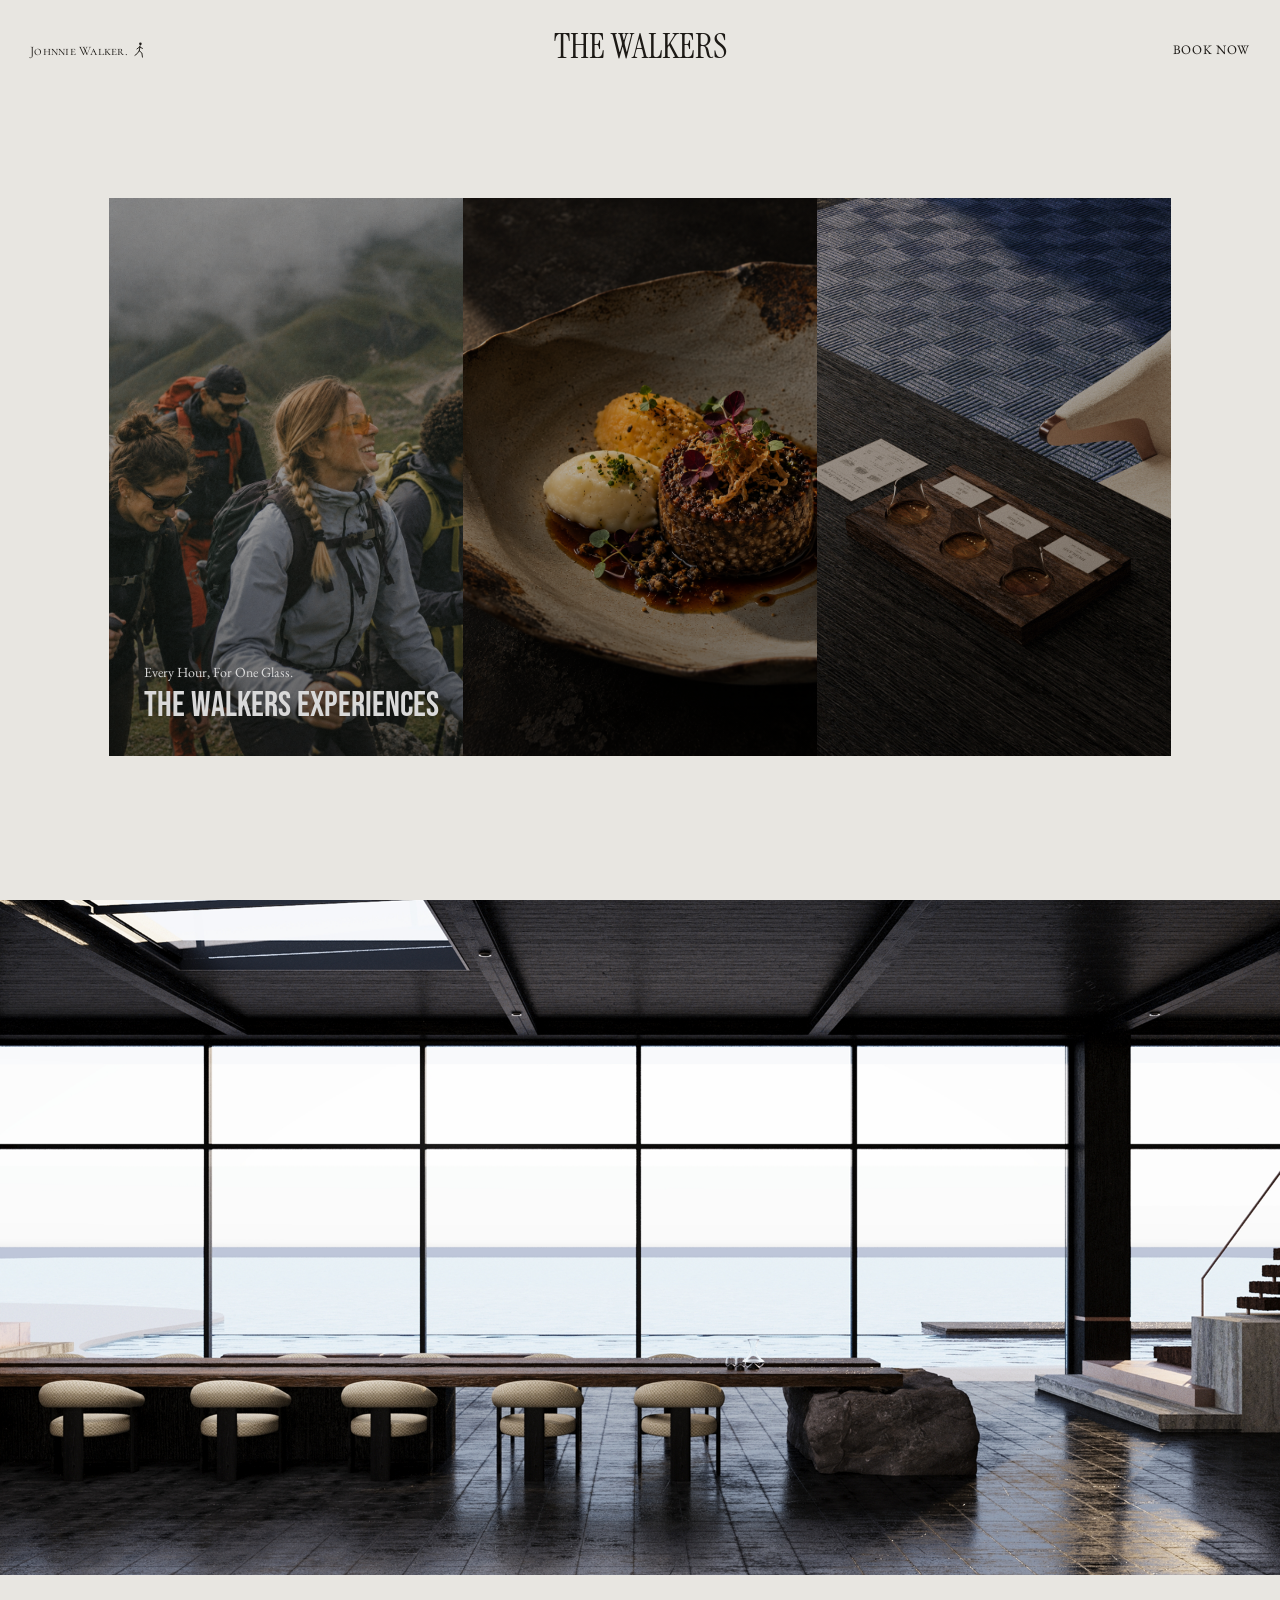
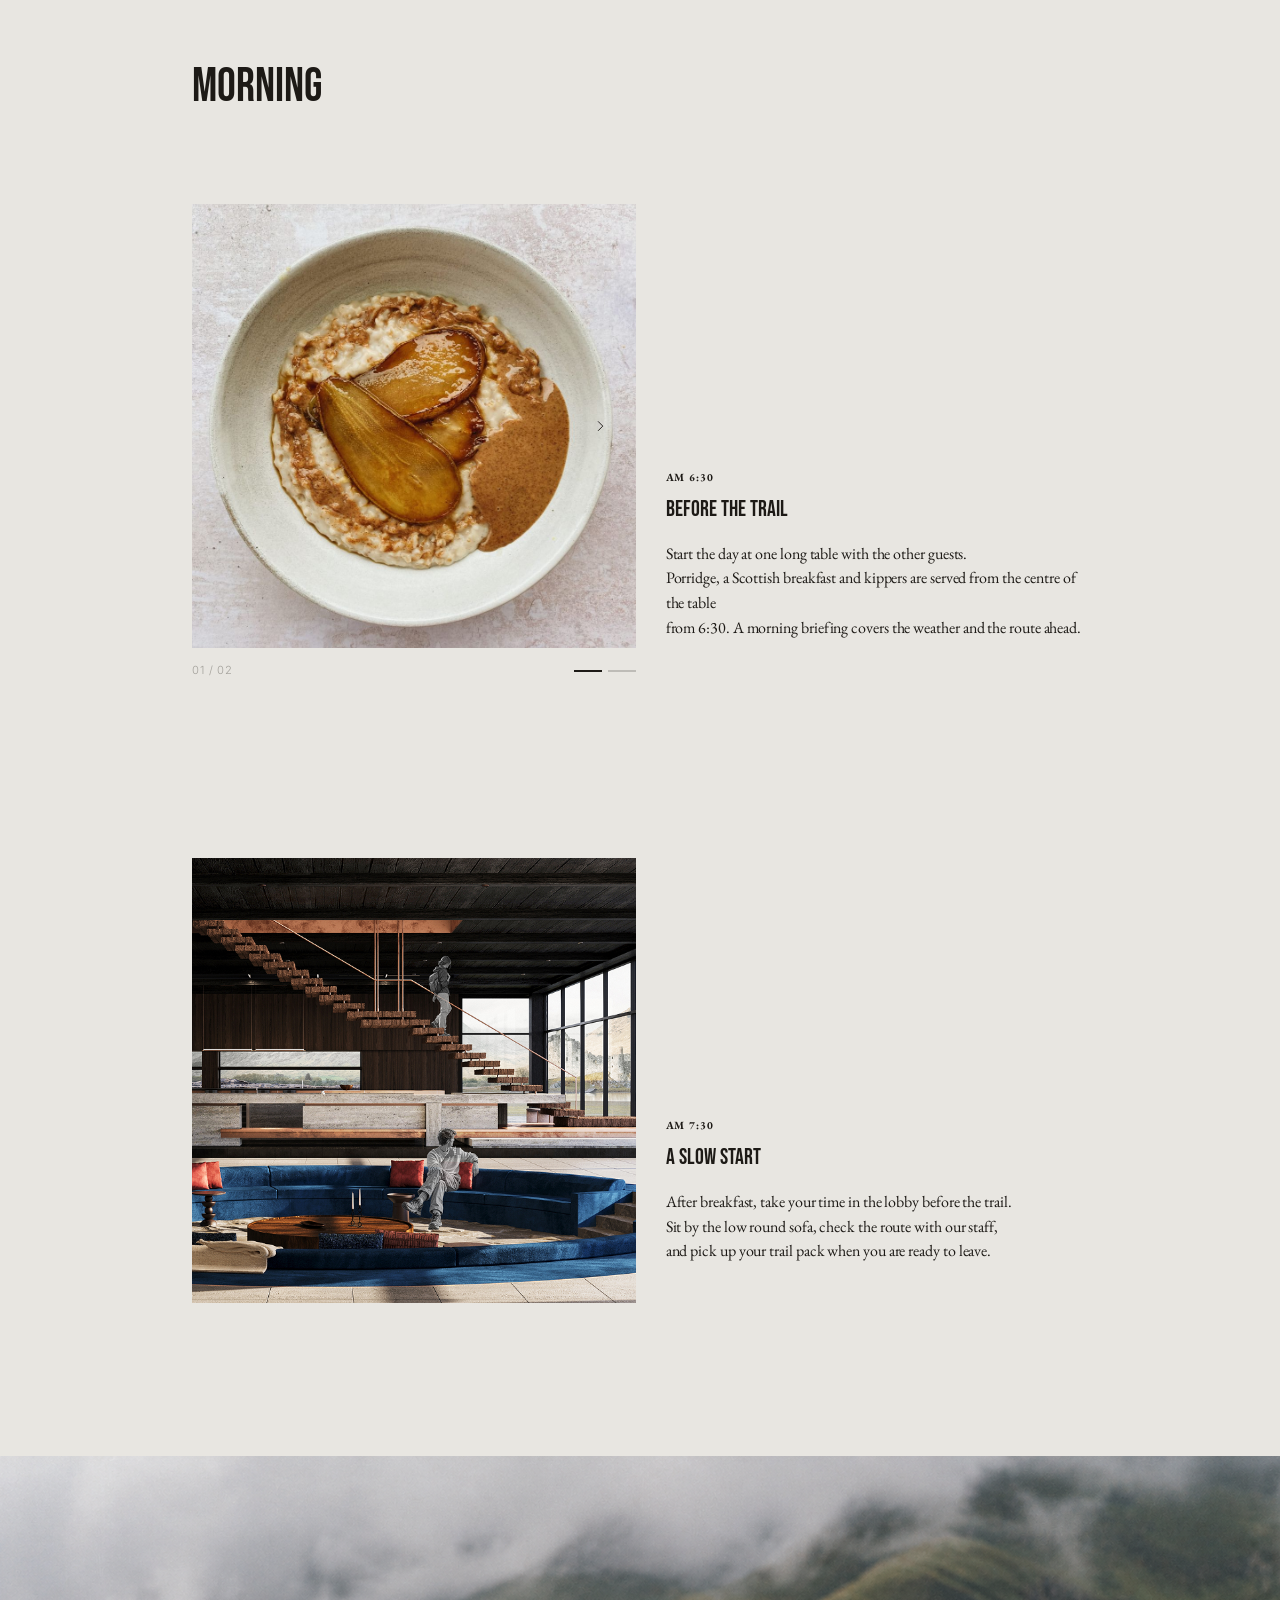
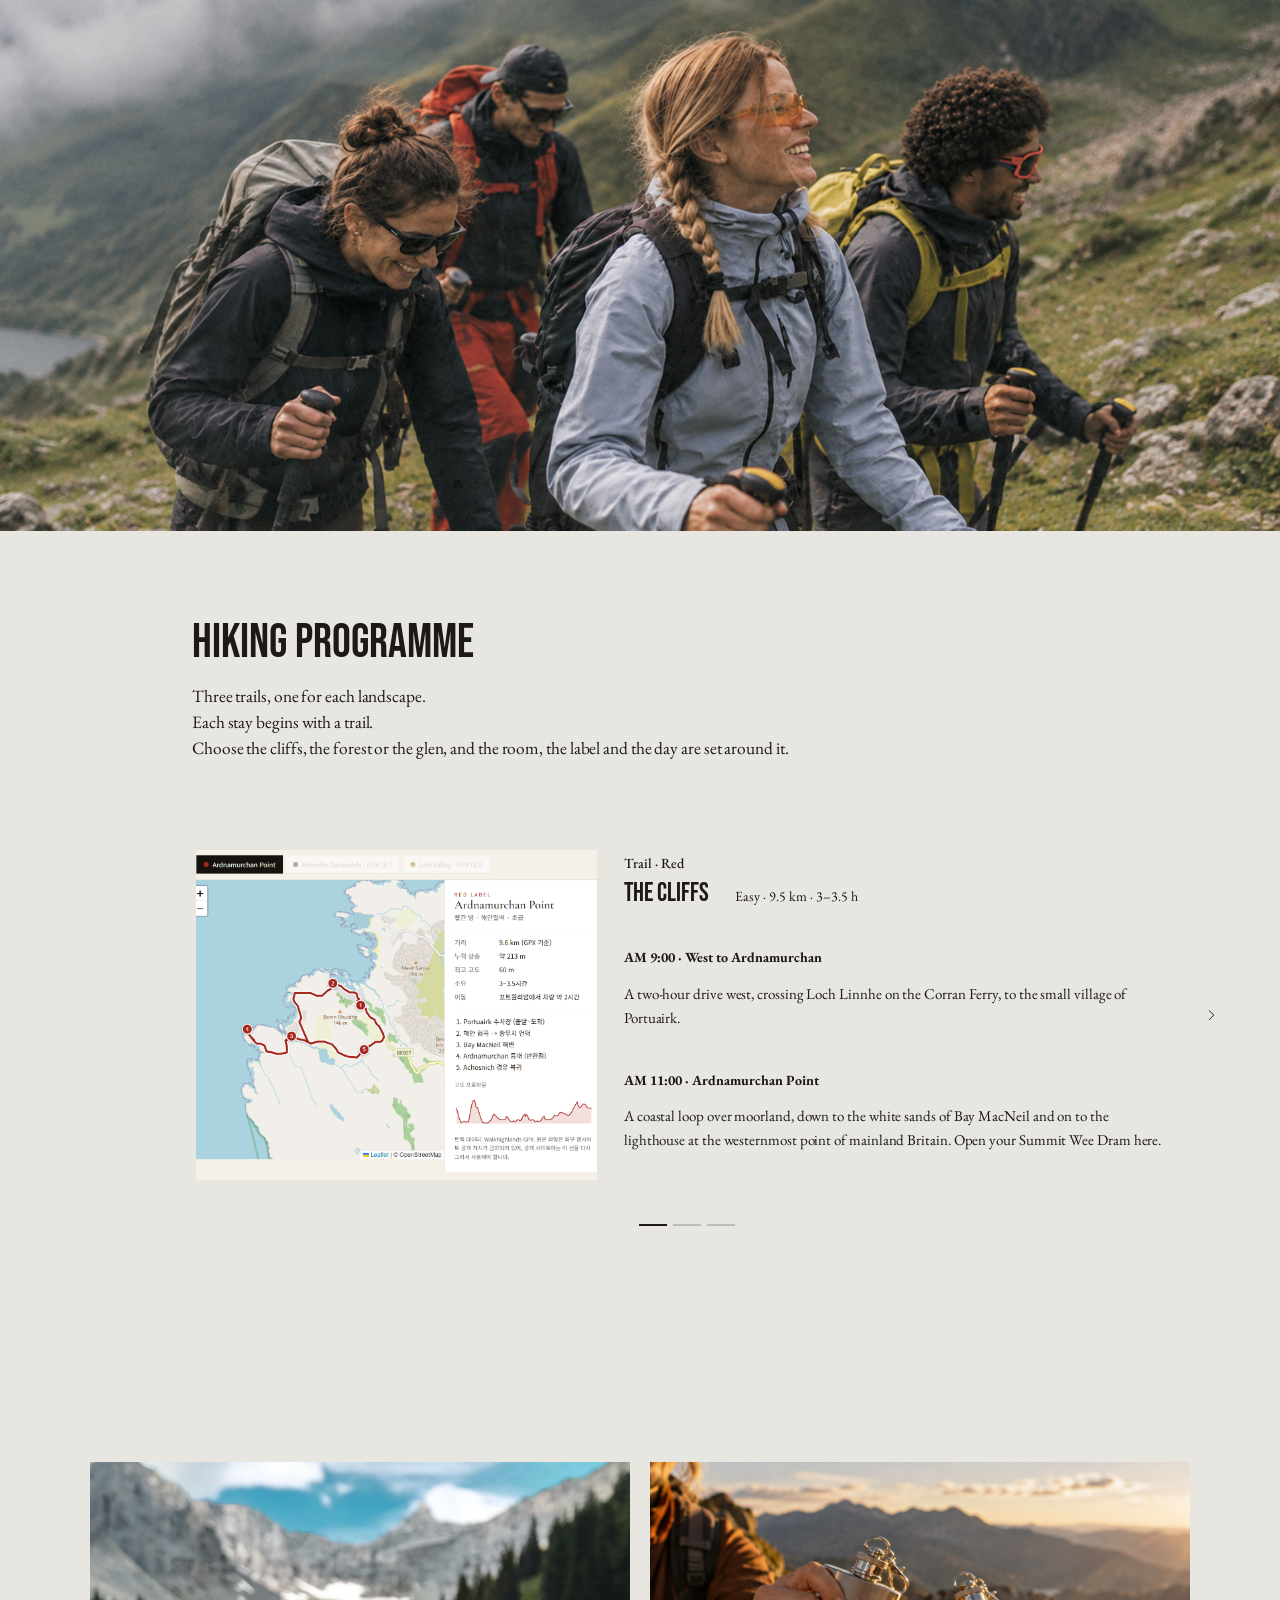
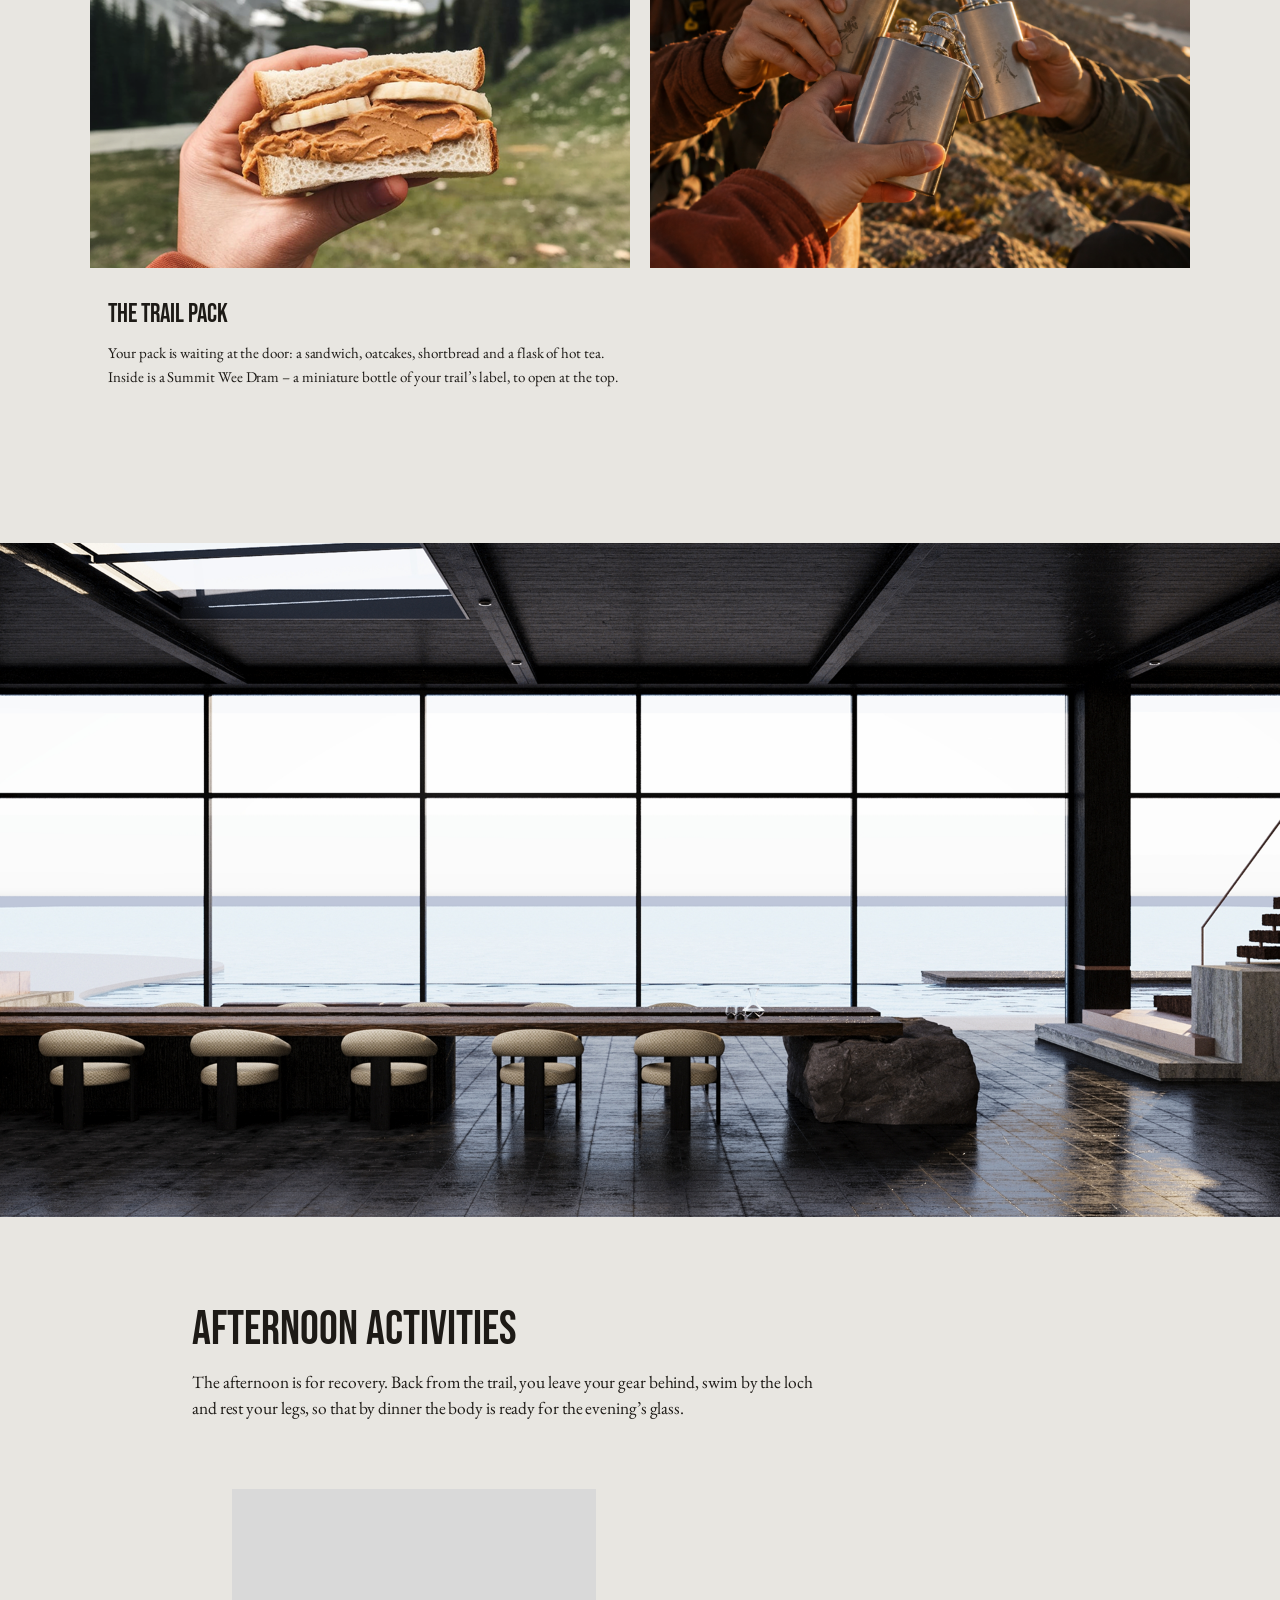
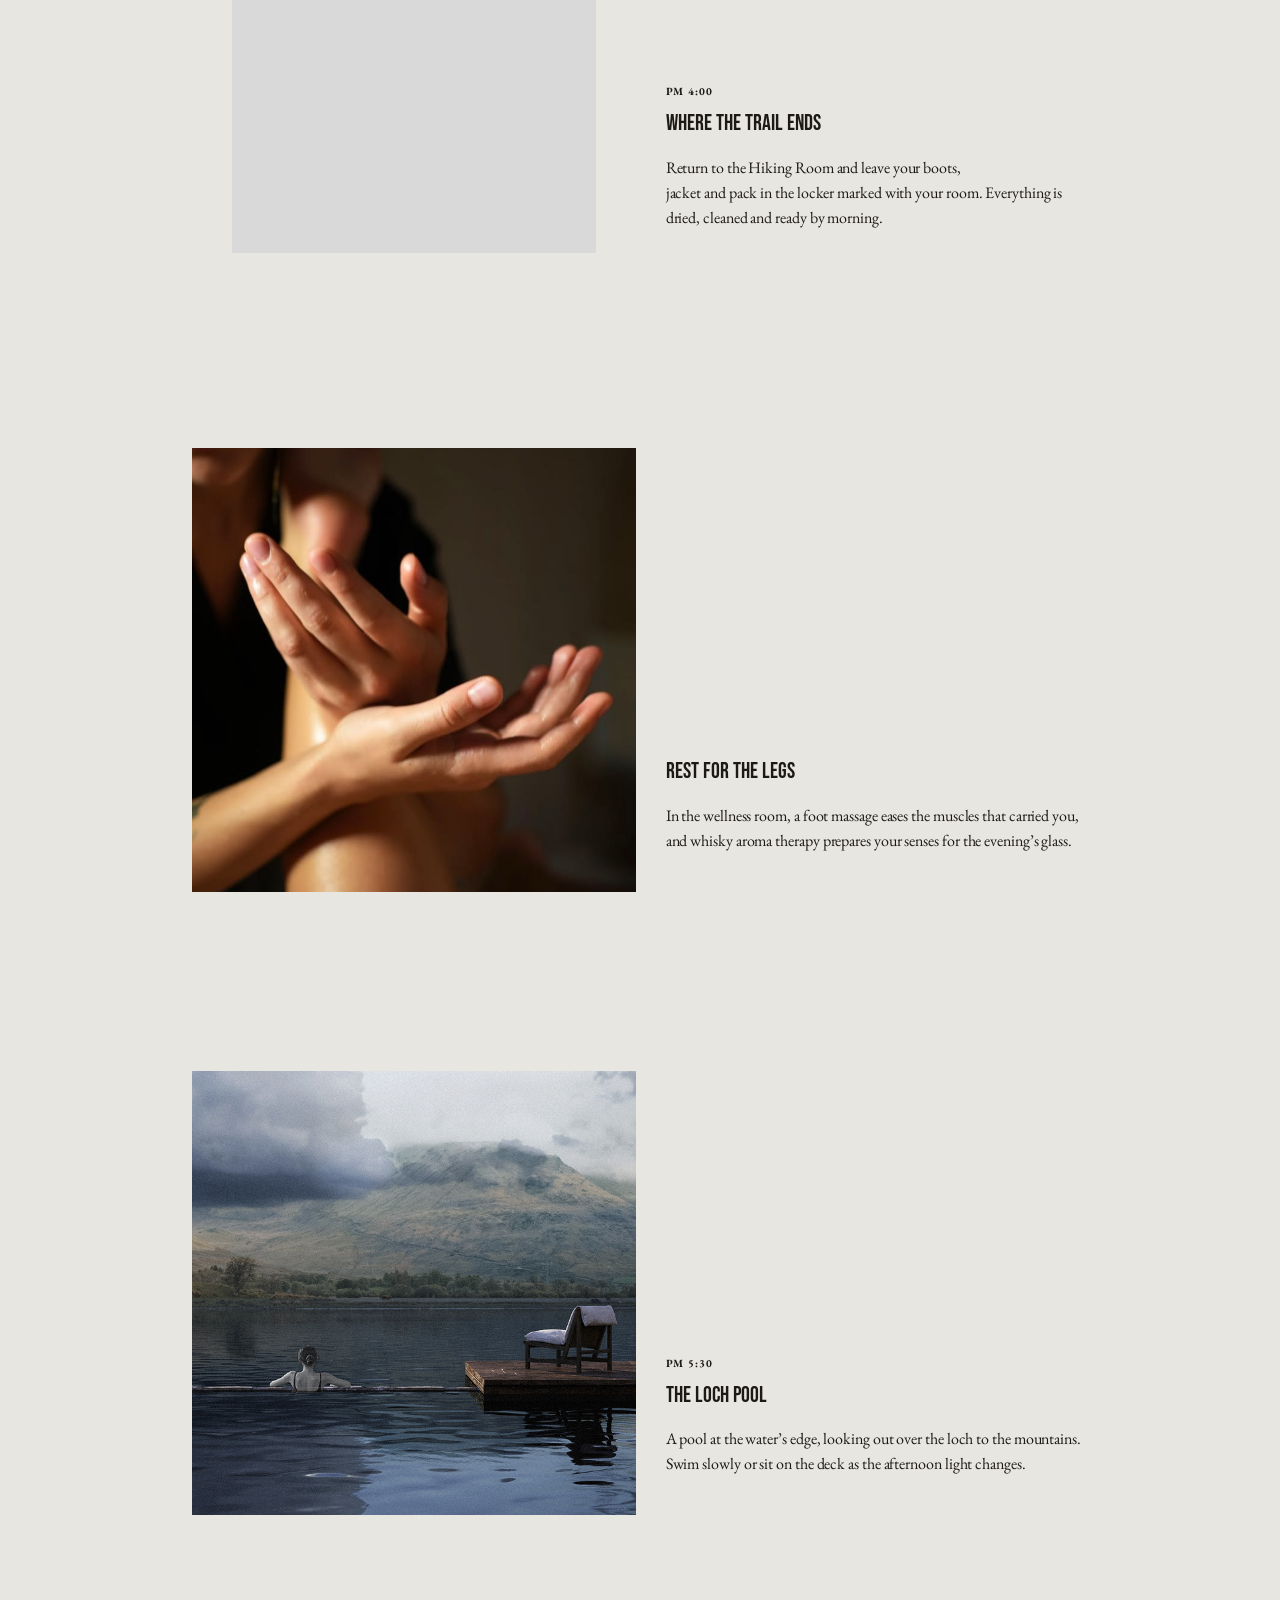
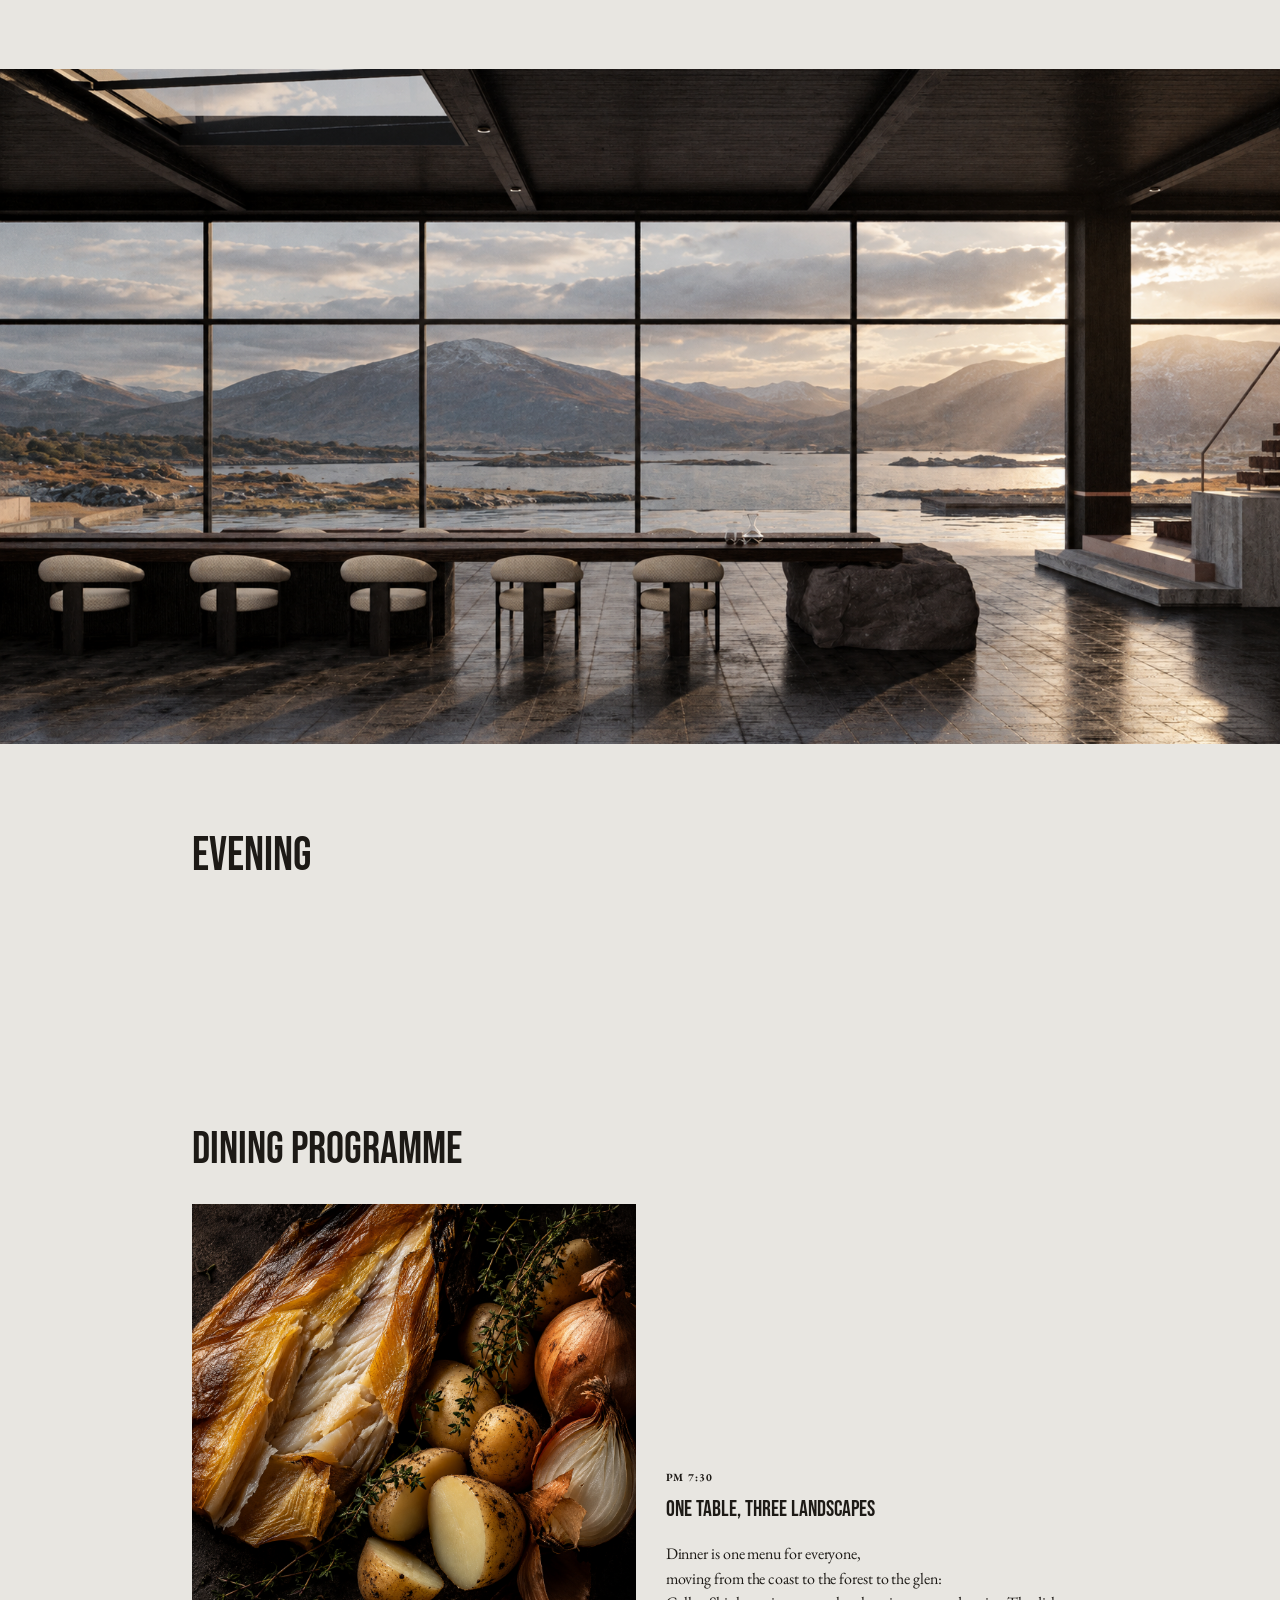
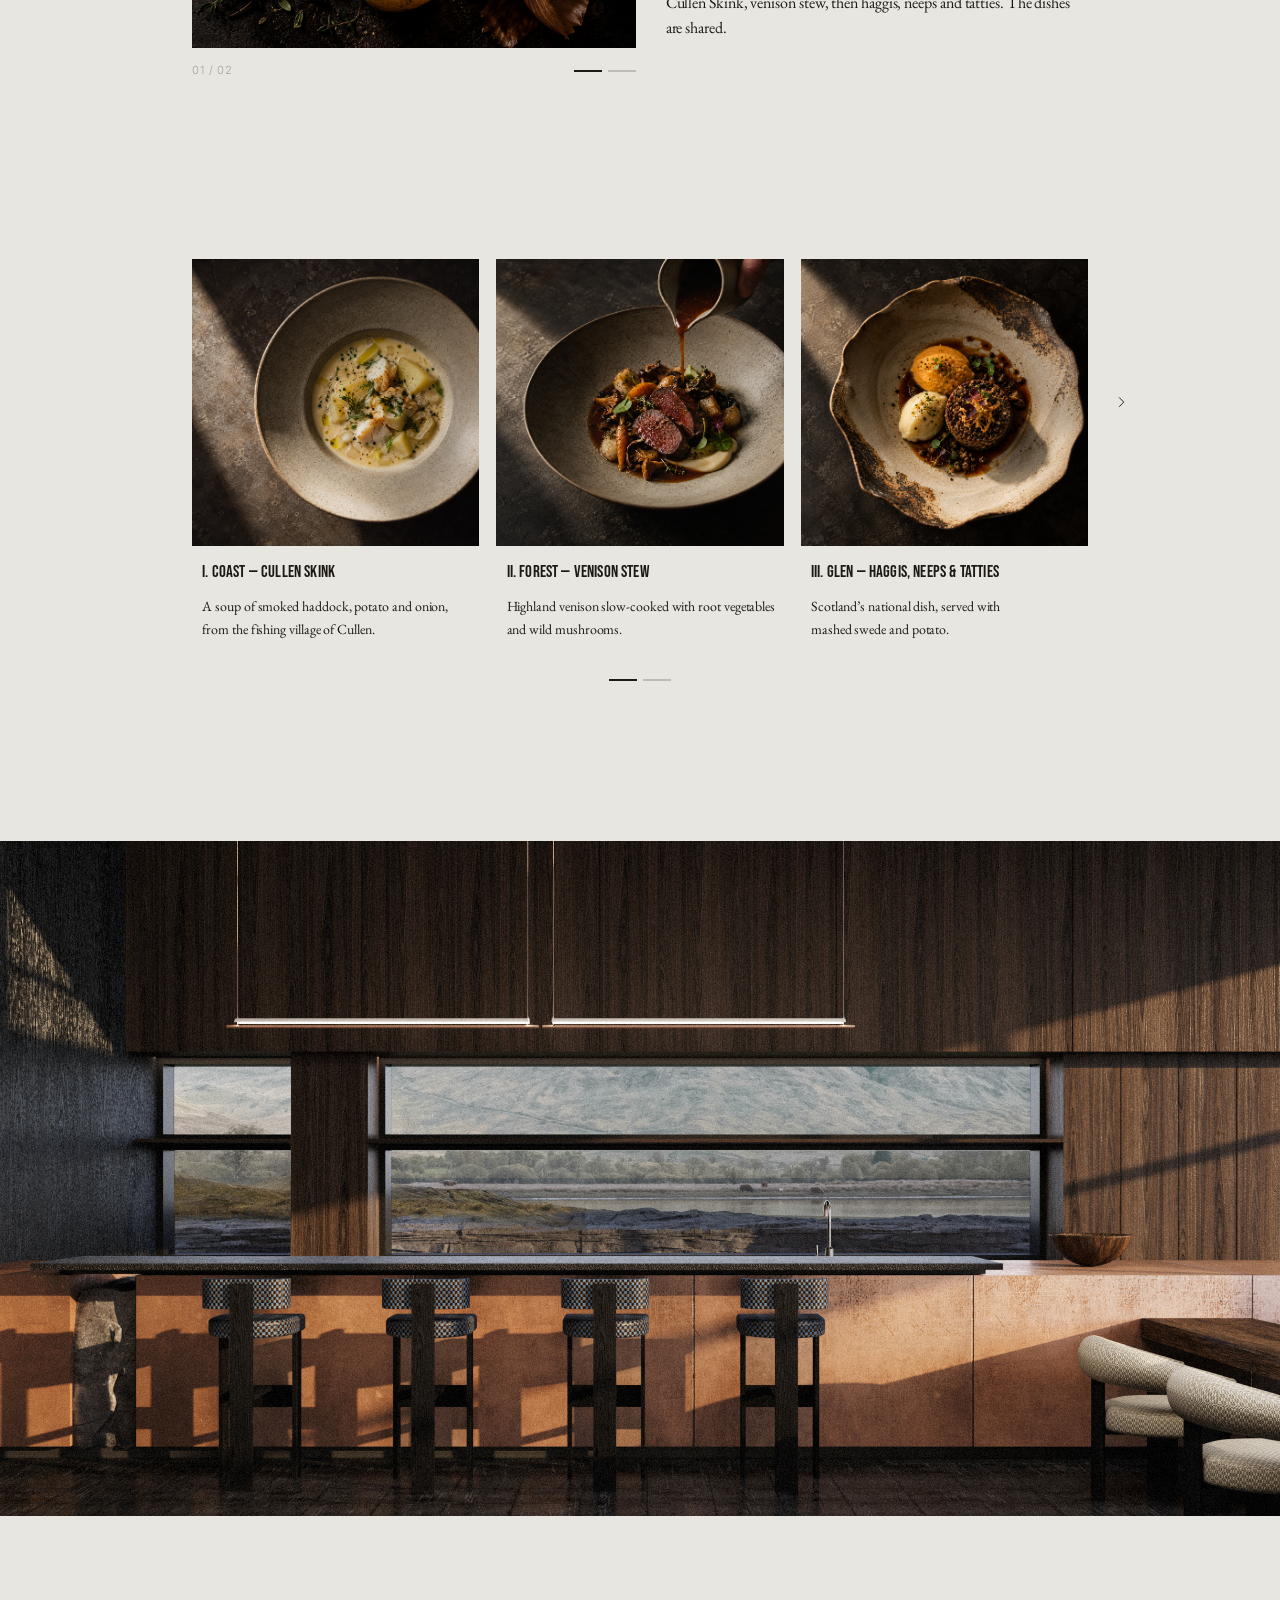
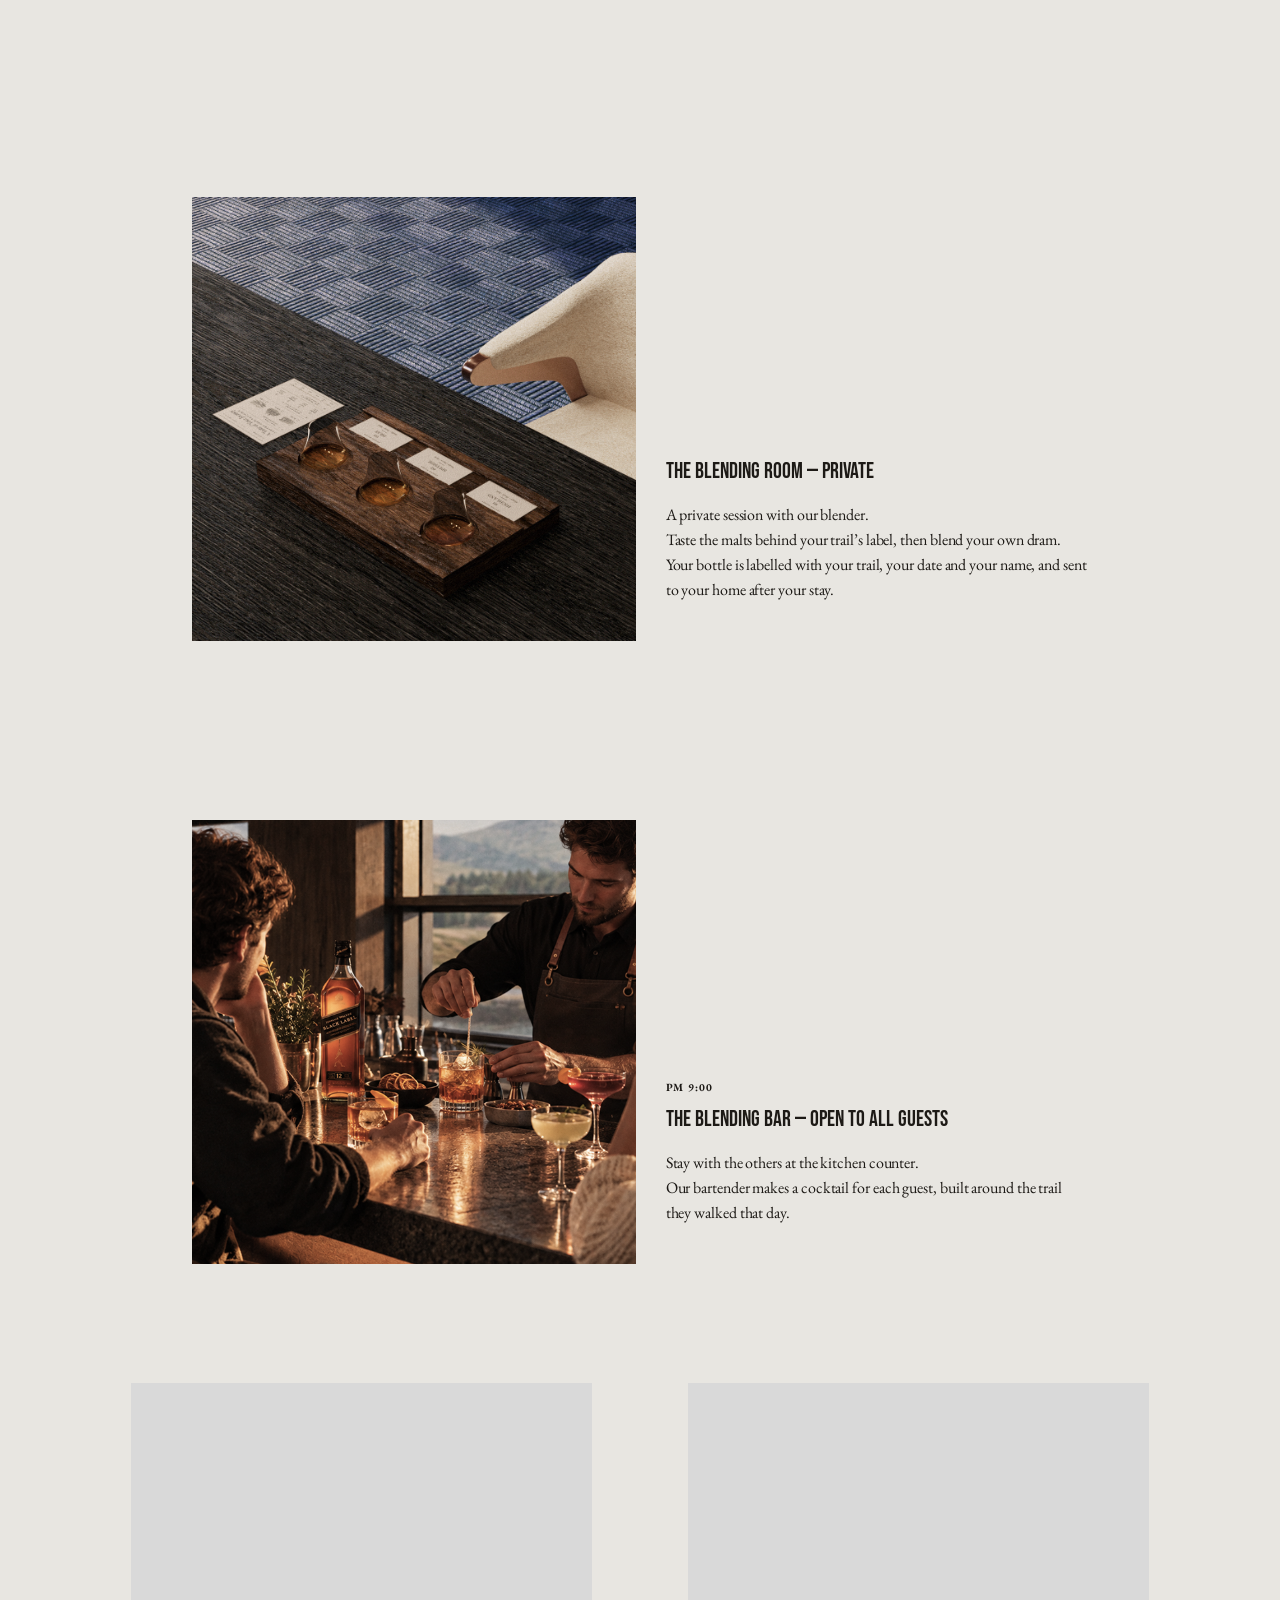
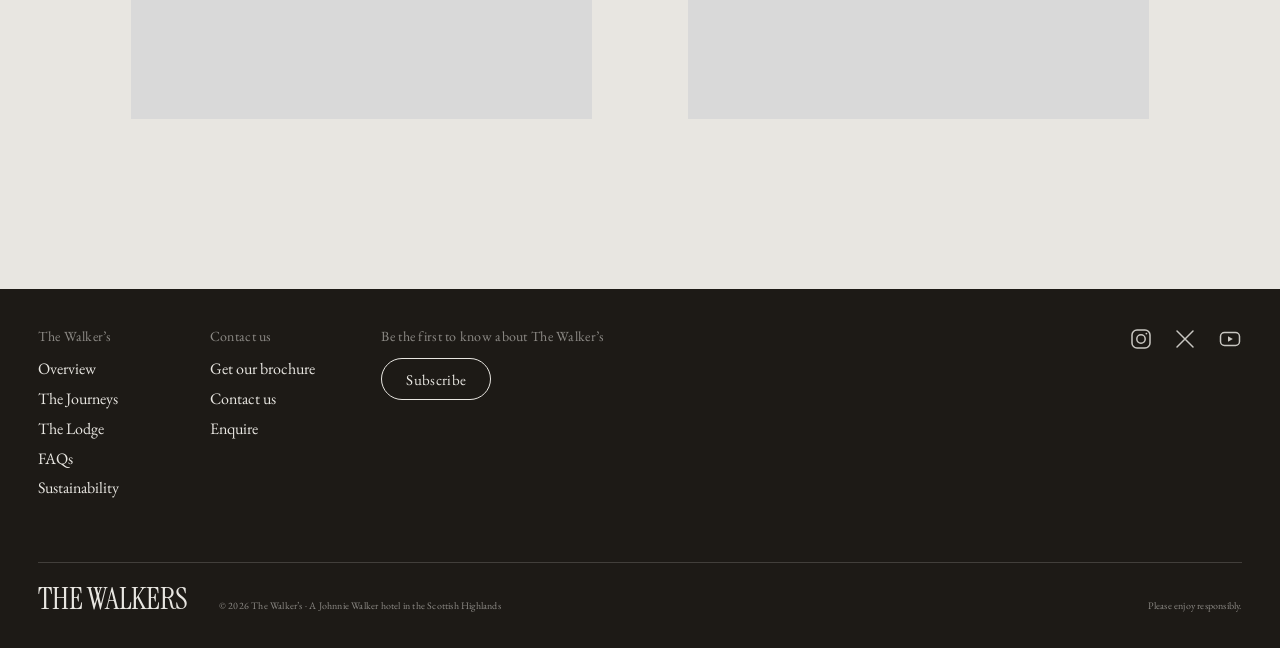
==== commit ce7ccdb8: "레이아웃 수정" ====
--- a/journeys.html
+++ b/journeys.html
@@ -87,11 +87,11 @@
                         aria-label="Breakfast">
                         <div class="carousel-viewport media">
                             <ul class="carousel-track">
-                                <li class="carousel-slide" data-title="Porridge">
+                                <li class="carousel-slide">
                                     <img src="./sources/theJourney/morning1.jpg" alt="Porridge with caramelised pears"
                                         loading="lazy">
                                 </li>
-                                <li class="carousel-slide" data-title="Kippers">
+                                <li class="carousel-slide">
                                     <img src="./sources/theJourney/morning2.png"
                                         alt="Smoked kippers with crushed potatoes and roast tomatoes" loading="lazy">
                                 </li>
--- a/index.css
+++ b/index.css
@@ -32,7 +32,7 @@
     --menu-h: clamp(40px, 2.85vw, 54px);
     --gutter: clamp(20px, 2.35vw, 45px);
     --fs-h2: clamp(34px, 3.65vw, 57px);
-    --fs-h3: clamp(24px, 2.1vw, 40px);
+    --fs-h3: clamp(15px, 2.1vw, 27px);
     --fs-body: clamp(17px, 1.36vw, 22px);
     --ease: cubic-bezier(.22, .61, .36, 1);
 }
@@ -443,8 +443,8 @@
 }
 
 .inn h3 {
-    font-family: var(--f-display);
-    font-weight: 400;
+    font-family: var(--f-serif);
+    font-weight: 520;
     font-size: var(--fs-h3);
     line-height: 1;
     margin-bottom: 1.5vw;
@@ -477,8 +477,8 @@
     display: flex;
     flex-direction: column;
     justify-content: center;
-    padding-top: 4vw;
-    padding-left: 5.6vw;
+    padding-top: 25vw;
+    padding-left: 5.7vw;
 }
 
 .STAY h2 {
@@ -552,15 +552,28 @@
 
 /* 6. Ground (Built from the ground) */
 .ground {
+    padding: 16vw 0 2.1vw;
+}
+
+.ground-top {
     display: grid;
-    grid-template-columns: 1fr 45.3vw;
-    column-gap: 4.5vw;
-    padding: calc(var(--header-h) + 0.5vw) var(--gutter) 4.3vw 3.65vw;
+    grid-template-columns: 1fr 40.6vw;
+    column-gap: 5vw;
+    align-items: center;
+    padding: 0 5.2vw 0 4.6vw;
 }
 
 .ground .text {
-    align-self: end;
-    margin-bottom: 1vw;
+    max-width: 44vw;
+}
+
+.ground-top .media {
+    aspect-ratio: 16 / 9;
+}
+
+.ground-wide {
+    margin: 8vw 0 0;
+    aspect-ratio: 3 / 1;
 }
 
 .ground h2,
@@ -572,7 +585,7 @@
 }
 
 .ground h2 {
-    margin-bottom: 2.1vw;
+    margin-bottom: 2.4vw;
 }
 
 .ground p {
@@ -825,7 +838,6 @@
 
     .highlands,
     .inn,
-    .ground,
     .invitation {
         display: flex;
         flex-direction: column;
@@ -883,9 +895,22 @@
         margin-bottom: 20px;
     }
 
-    .ground .media {
-        aspect-ratio: 869 / 797;
-        margin-top: 24px;
+    .ground {
+        padding: 64px 0 24px;
+    }
+
+    .ground-top {
+        grid-template-columns: 1fr;
+        row-gap: 24px;
+        padding: 0 16px;
+    }
+
+    .ground .text {
+        max-width: none;
+    }
+
+    .ground-wide {
+        margin-top: 40px;
     }
 
     .invitation .text {
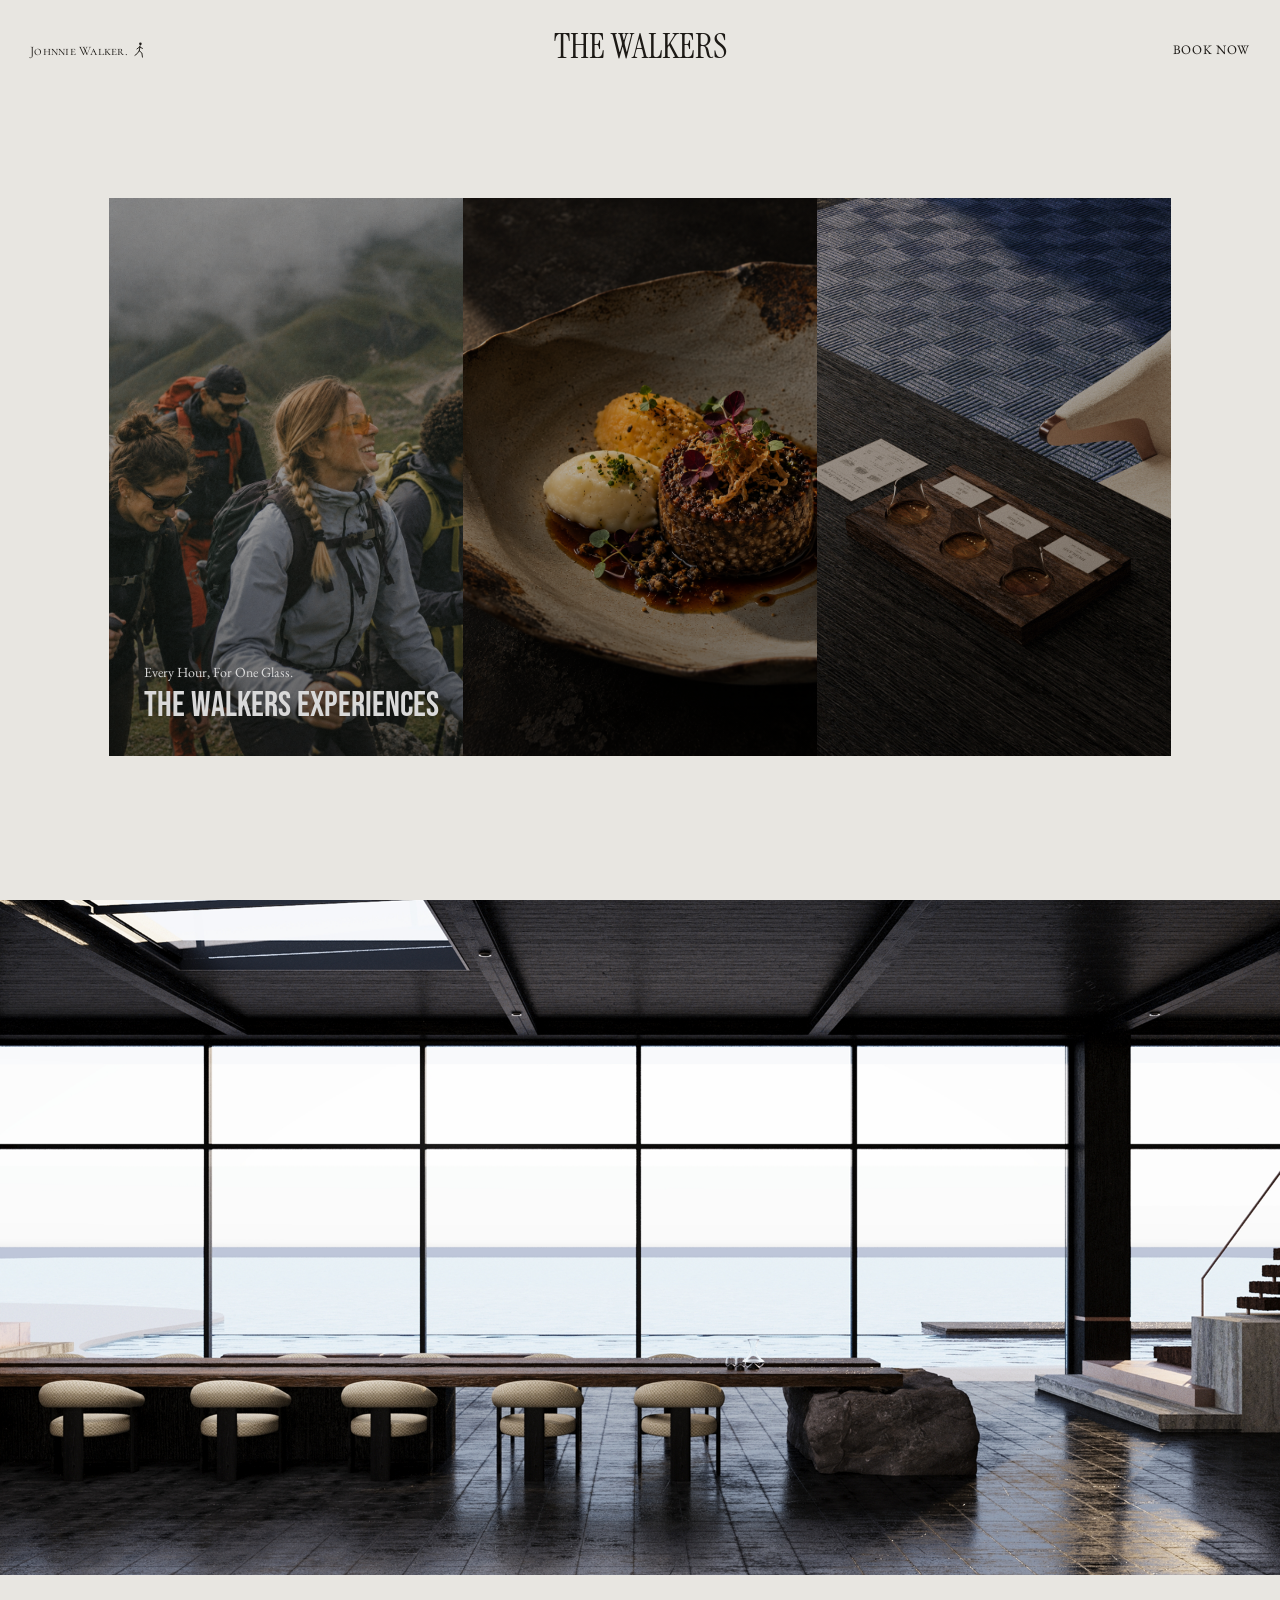
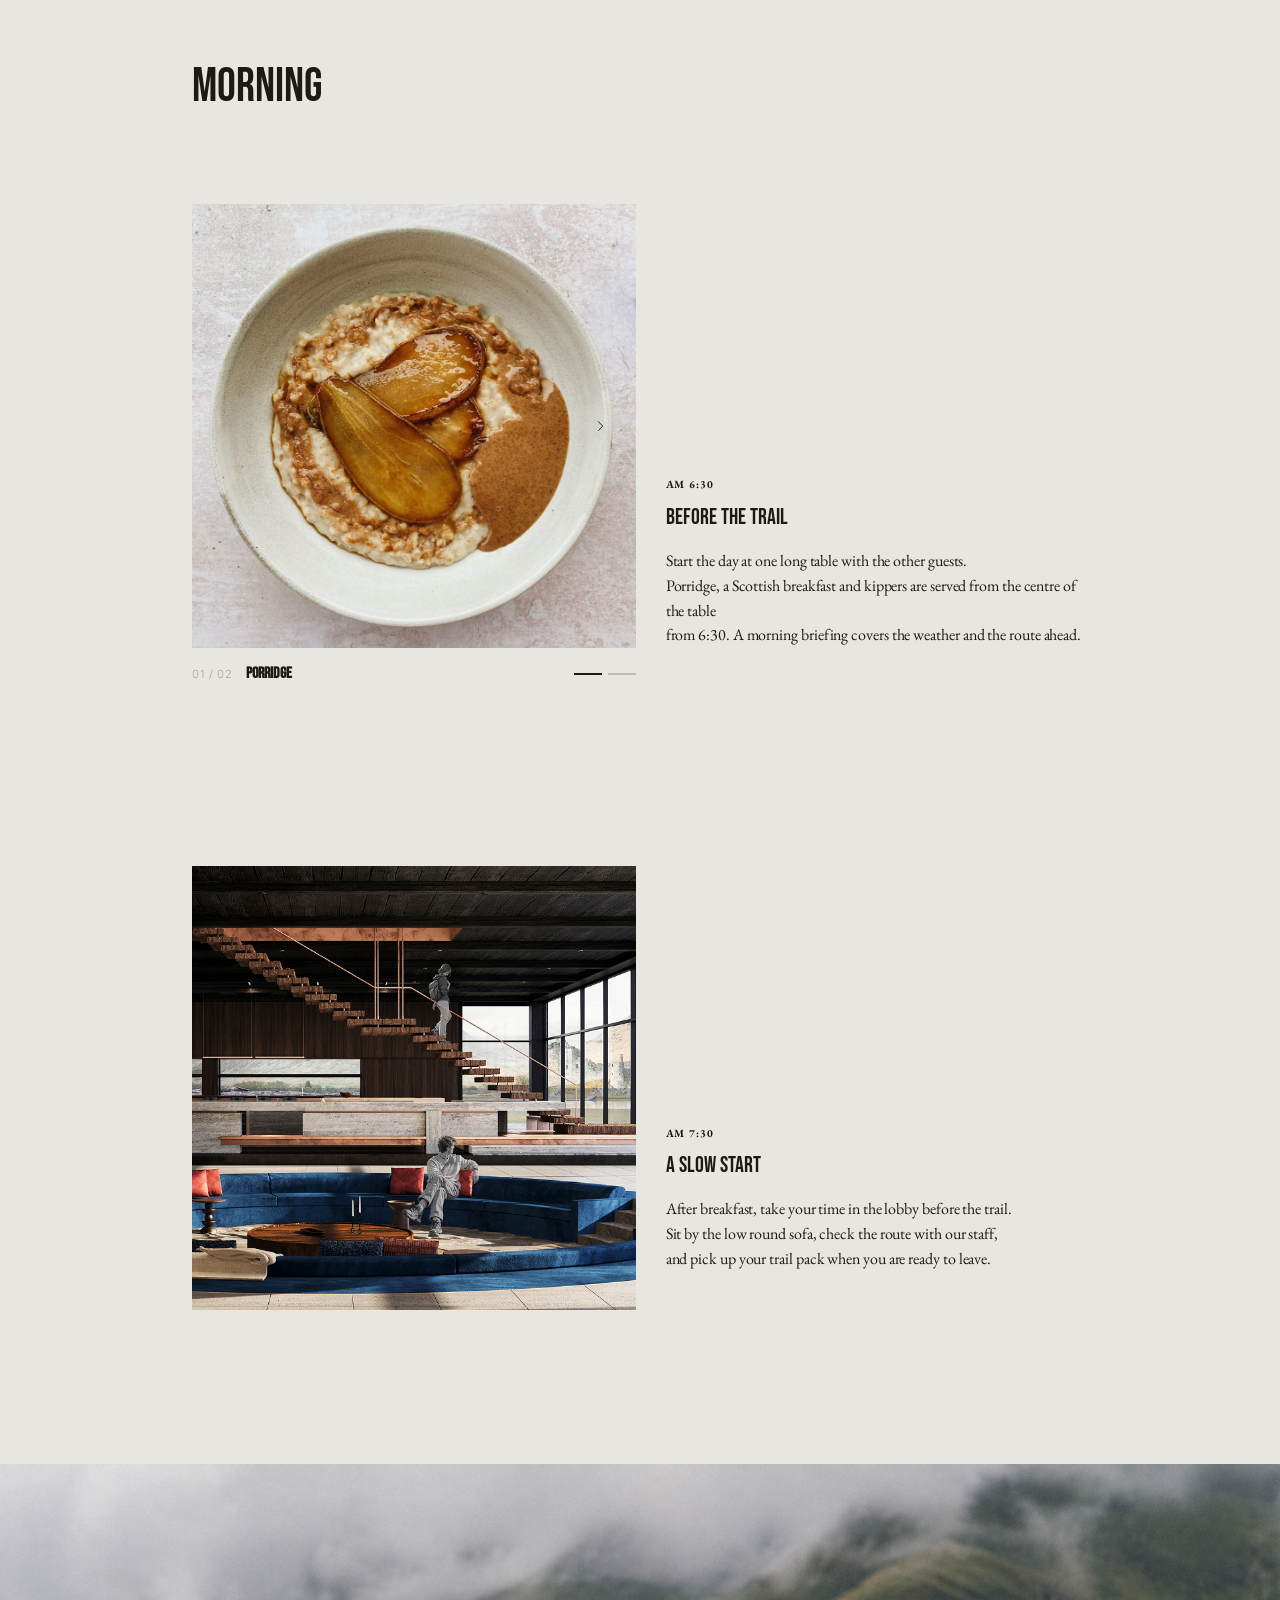
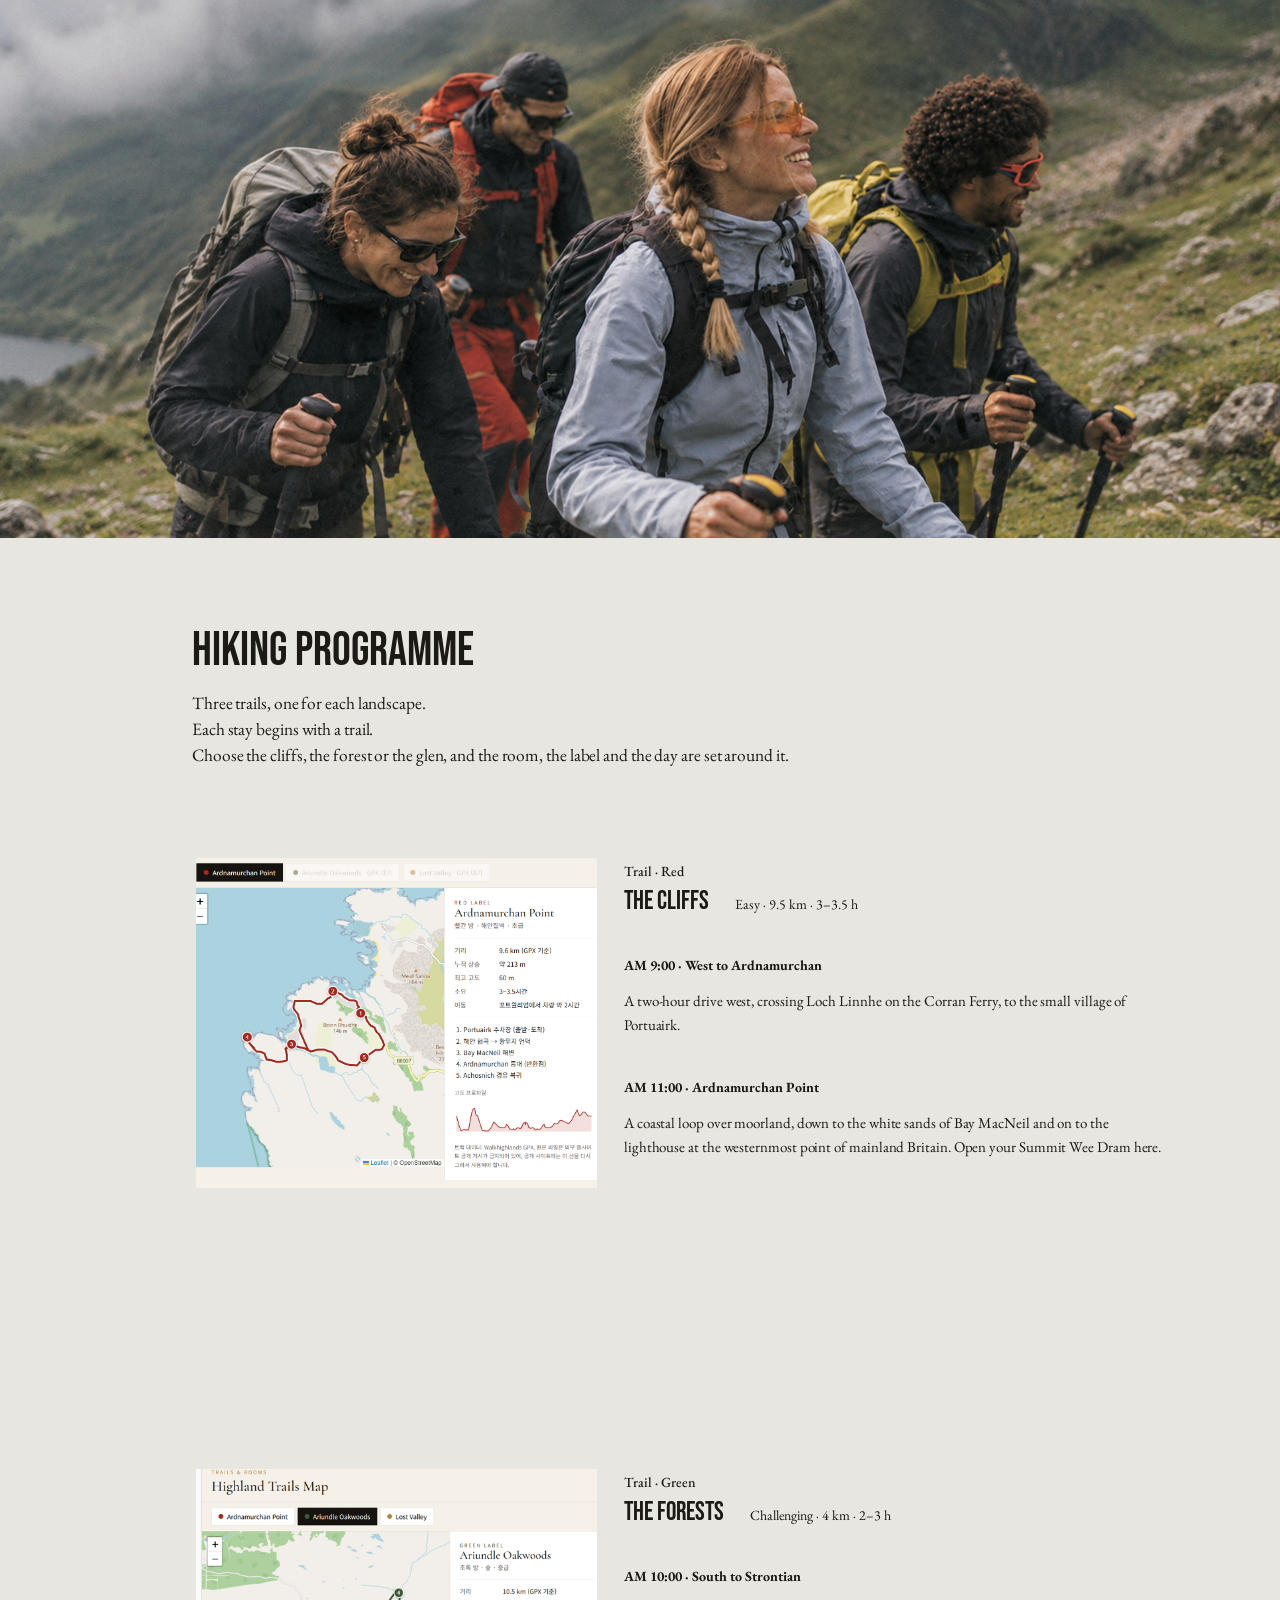
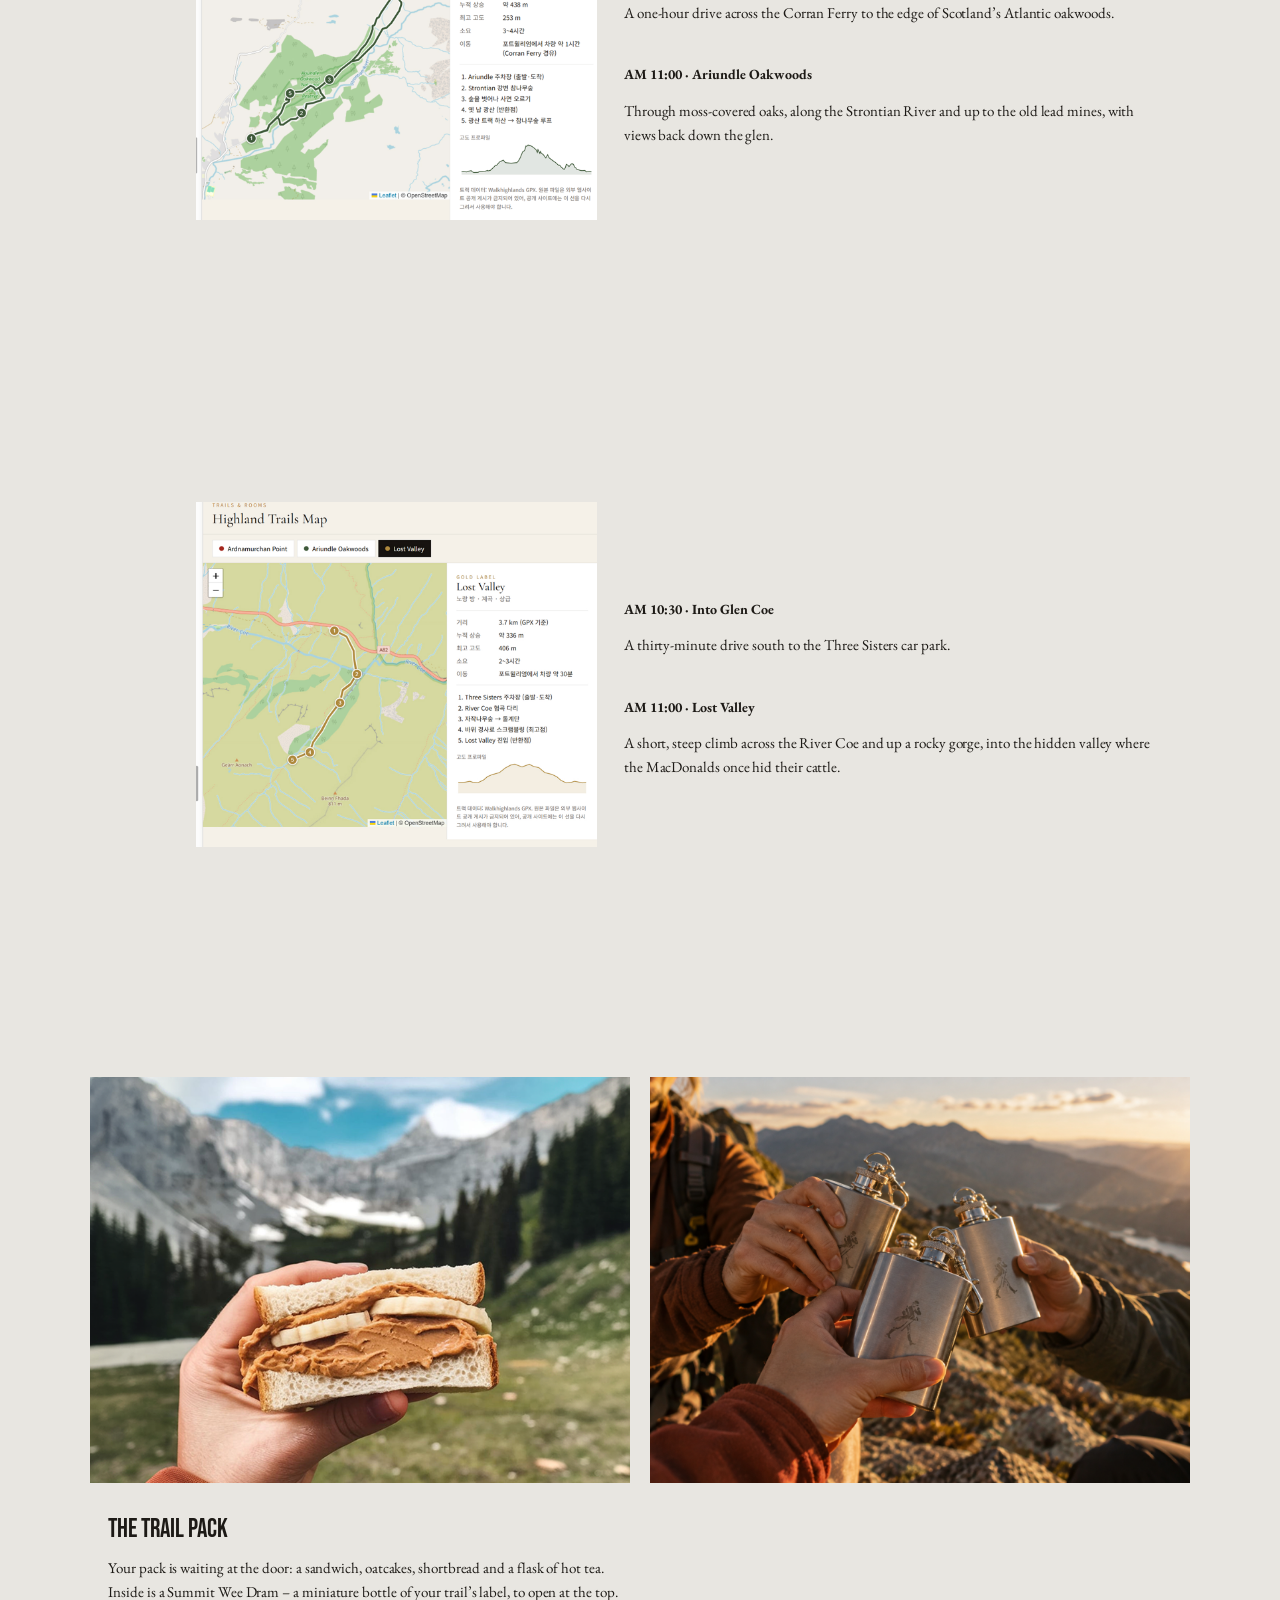
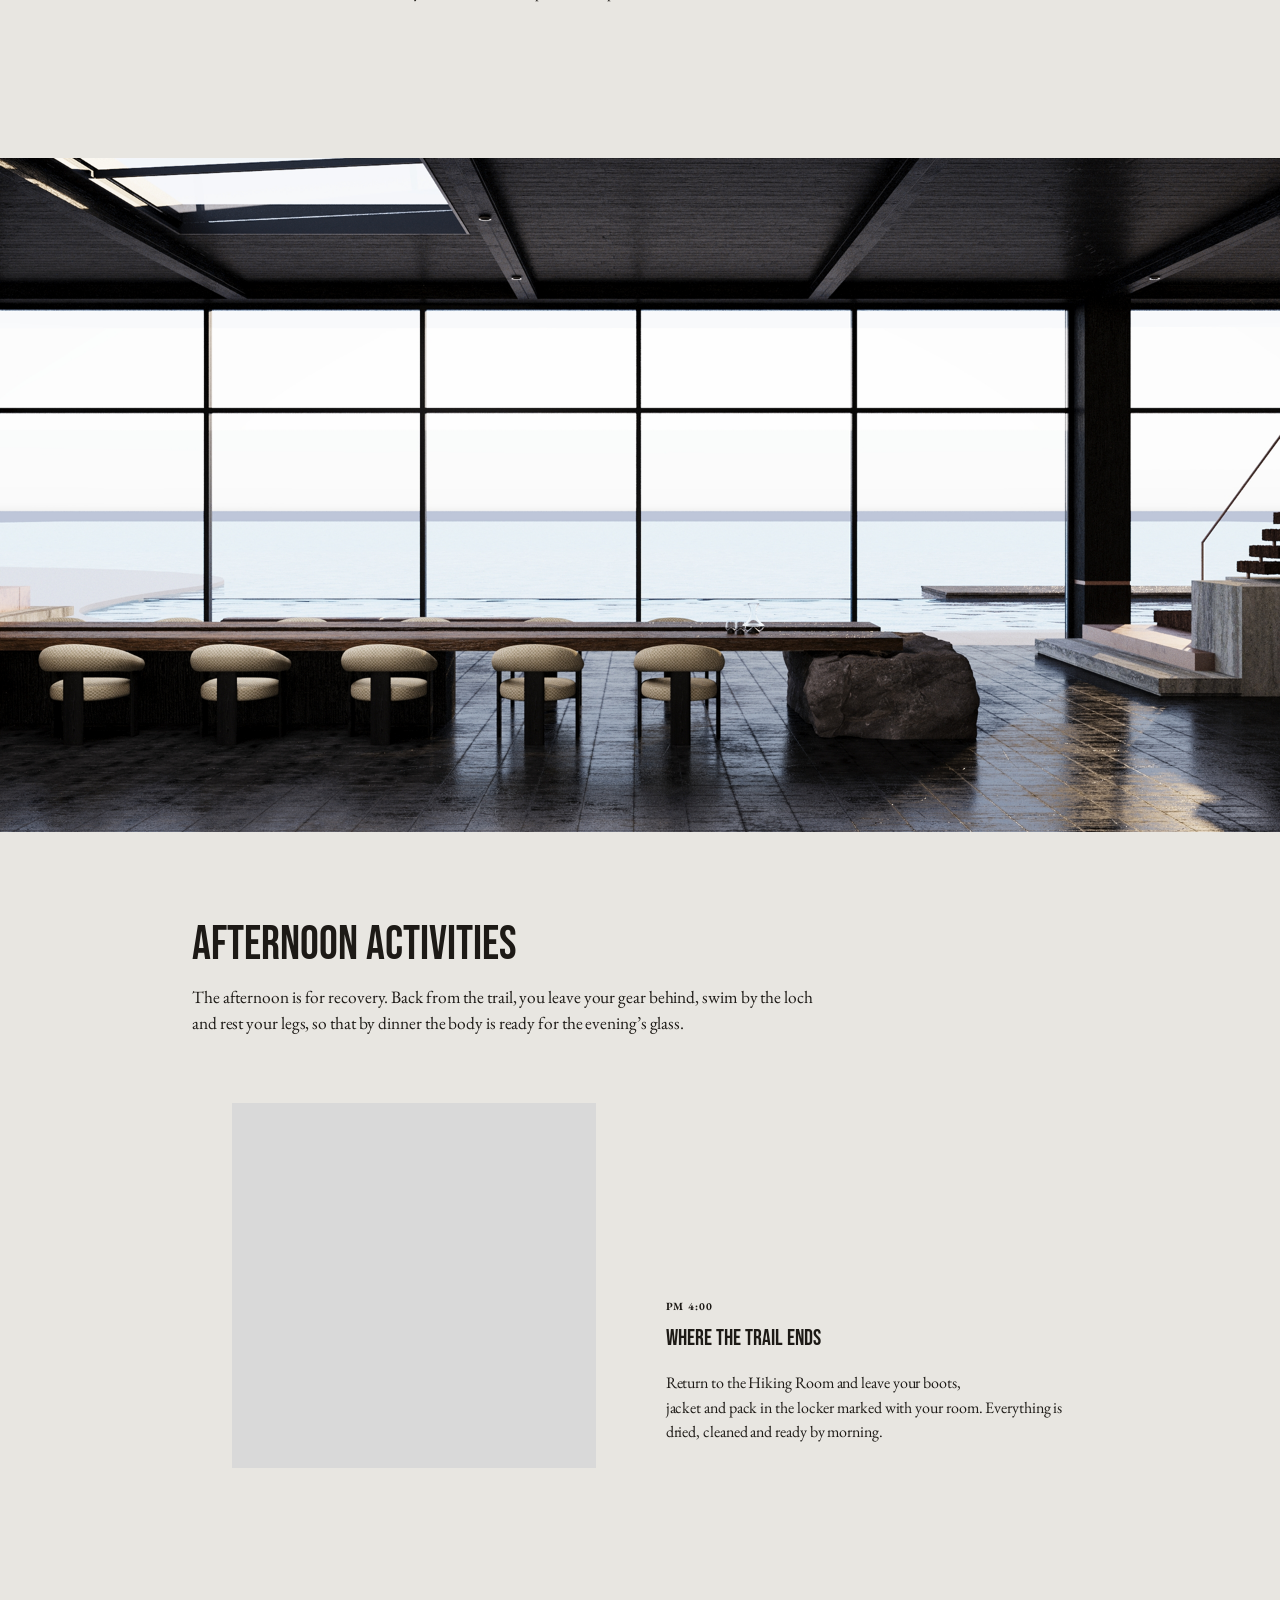
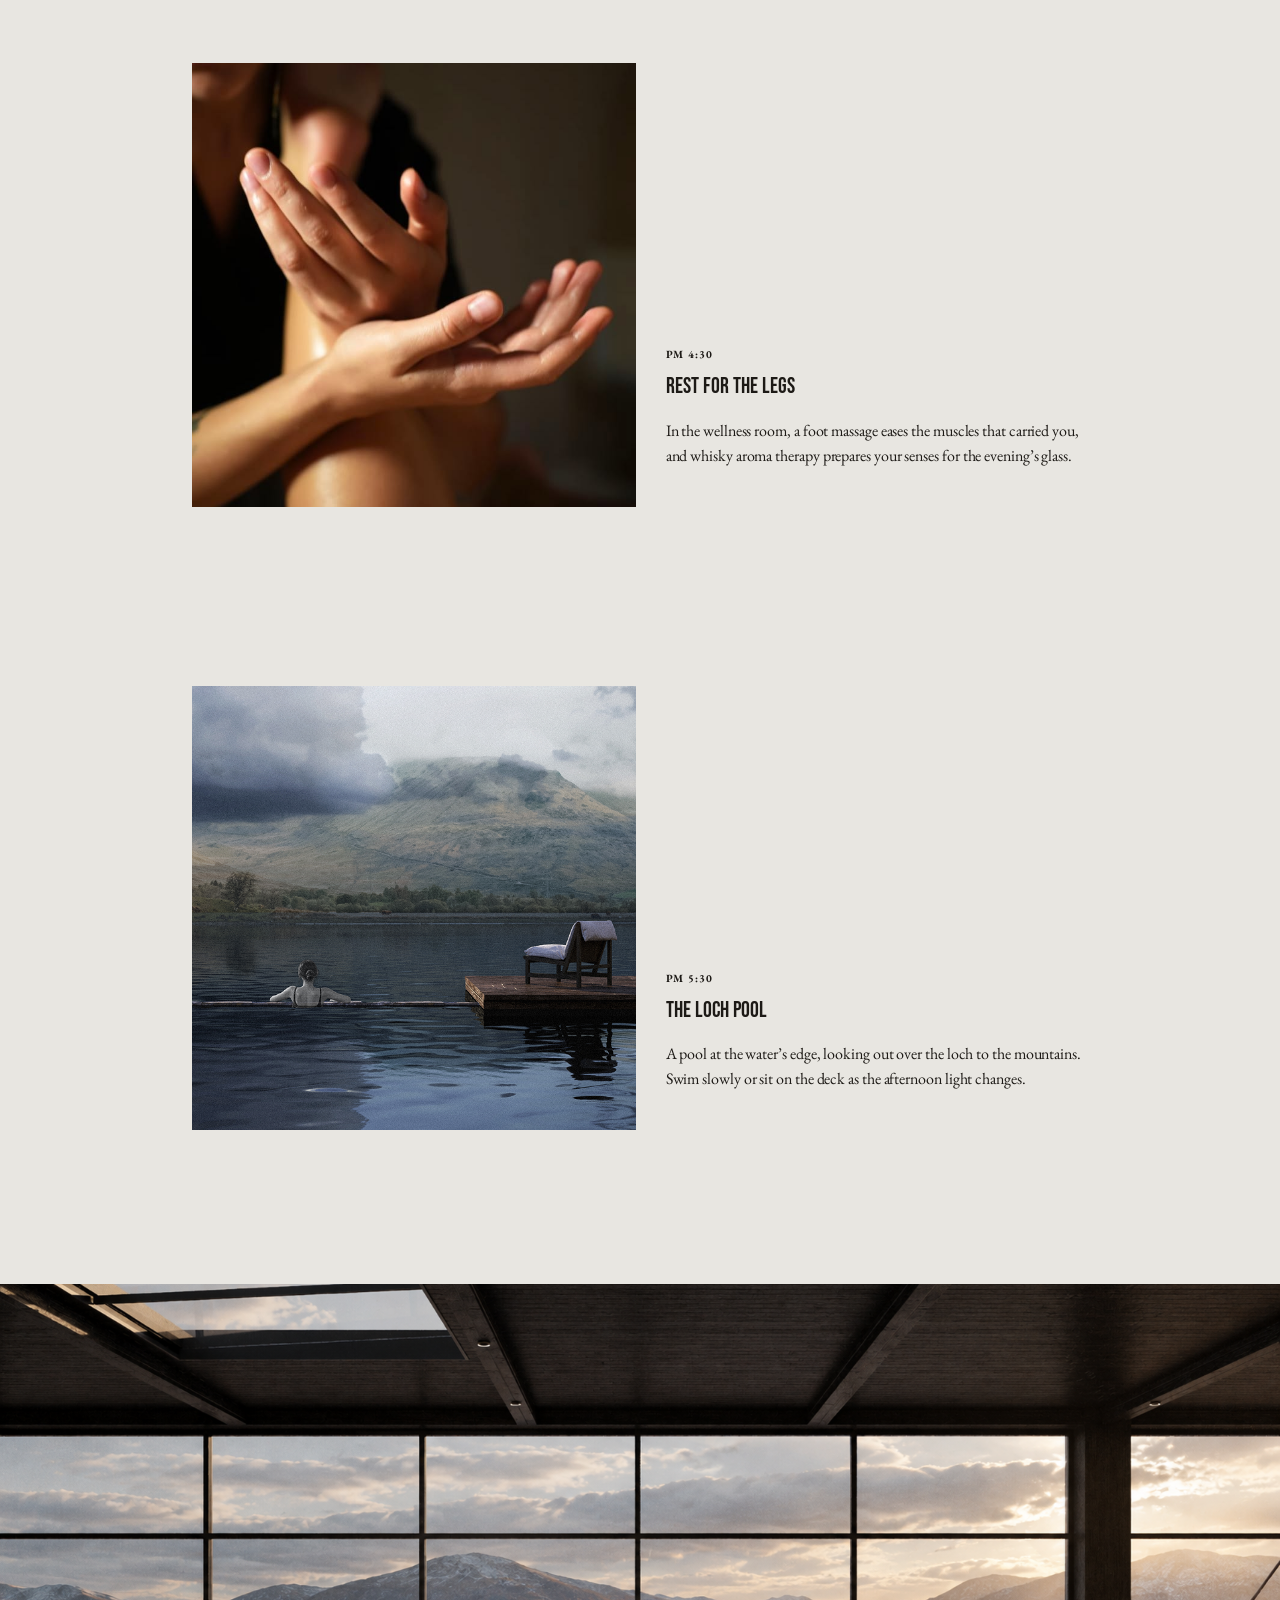
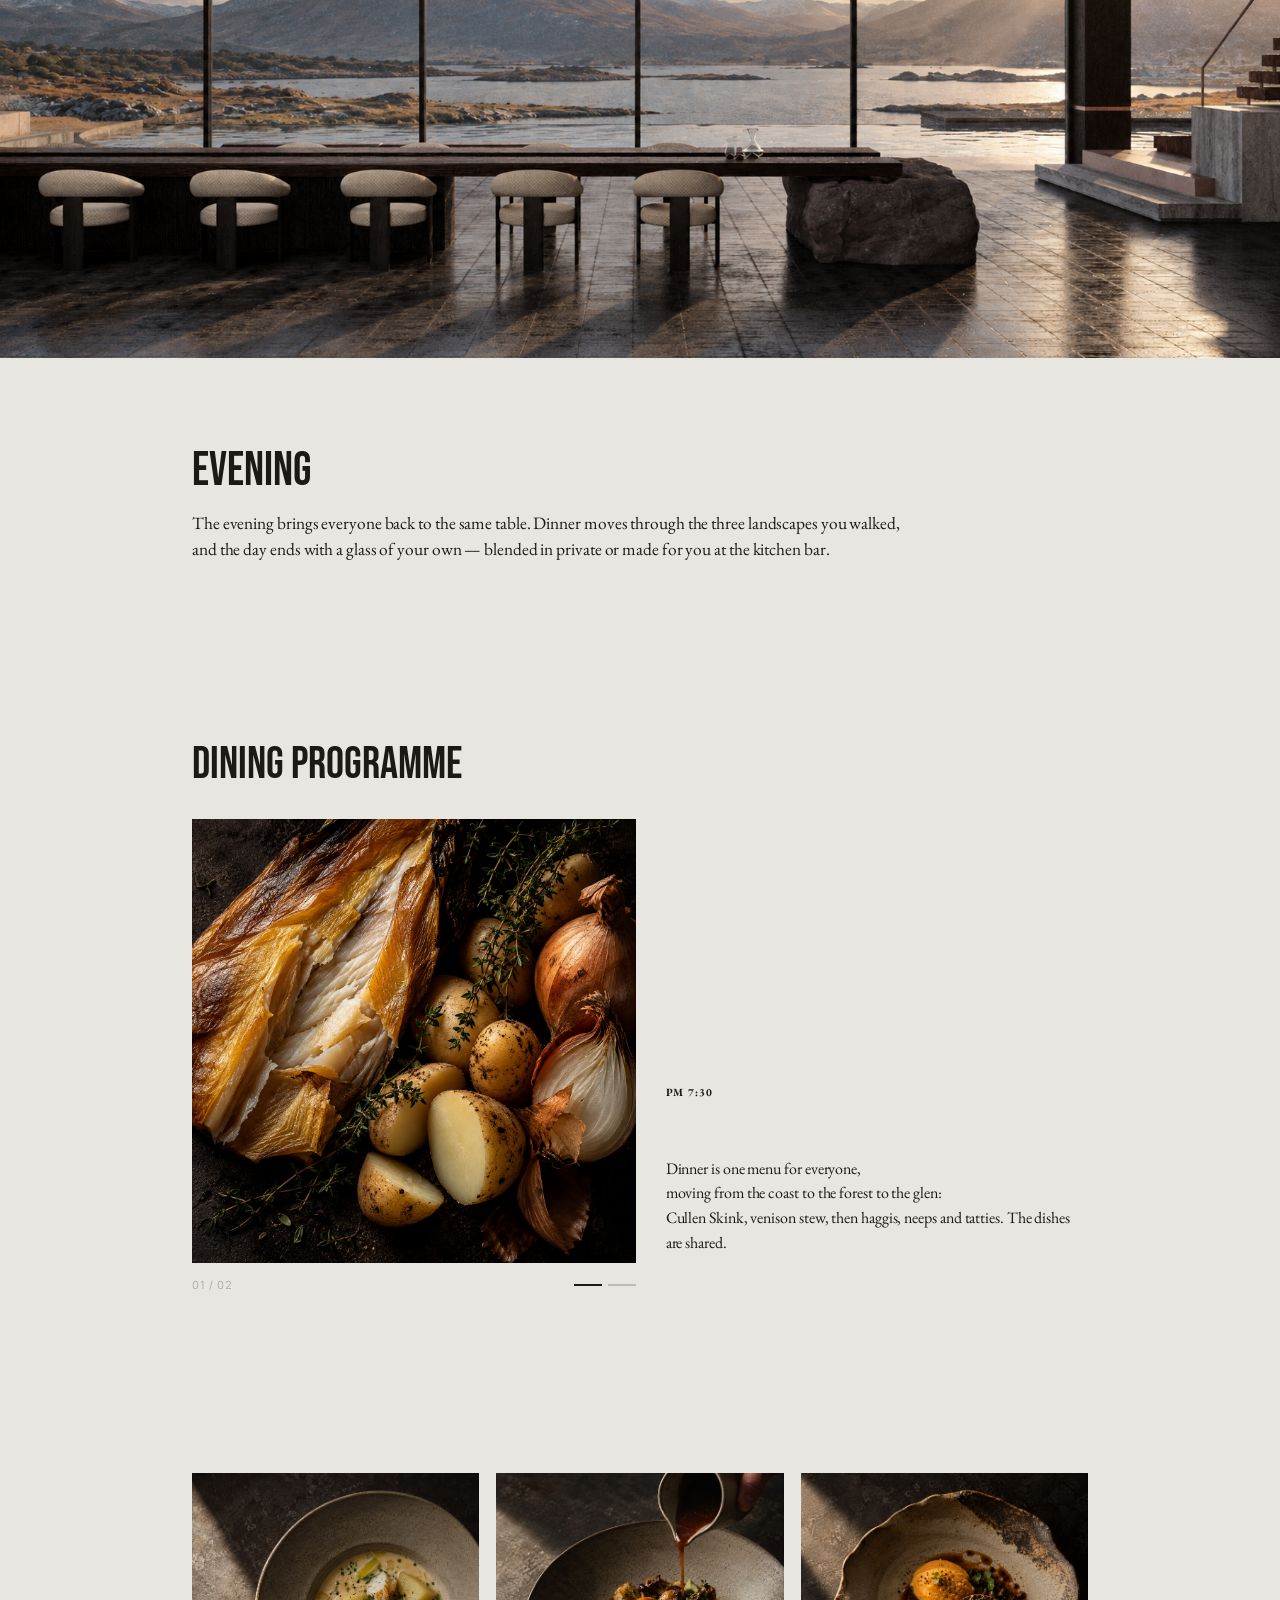
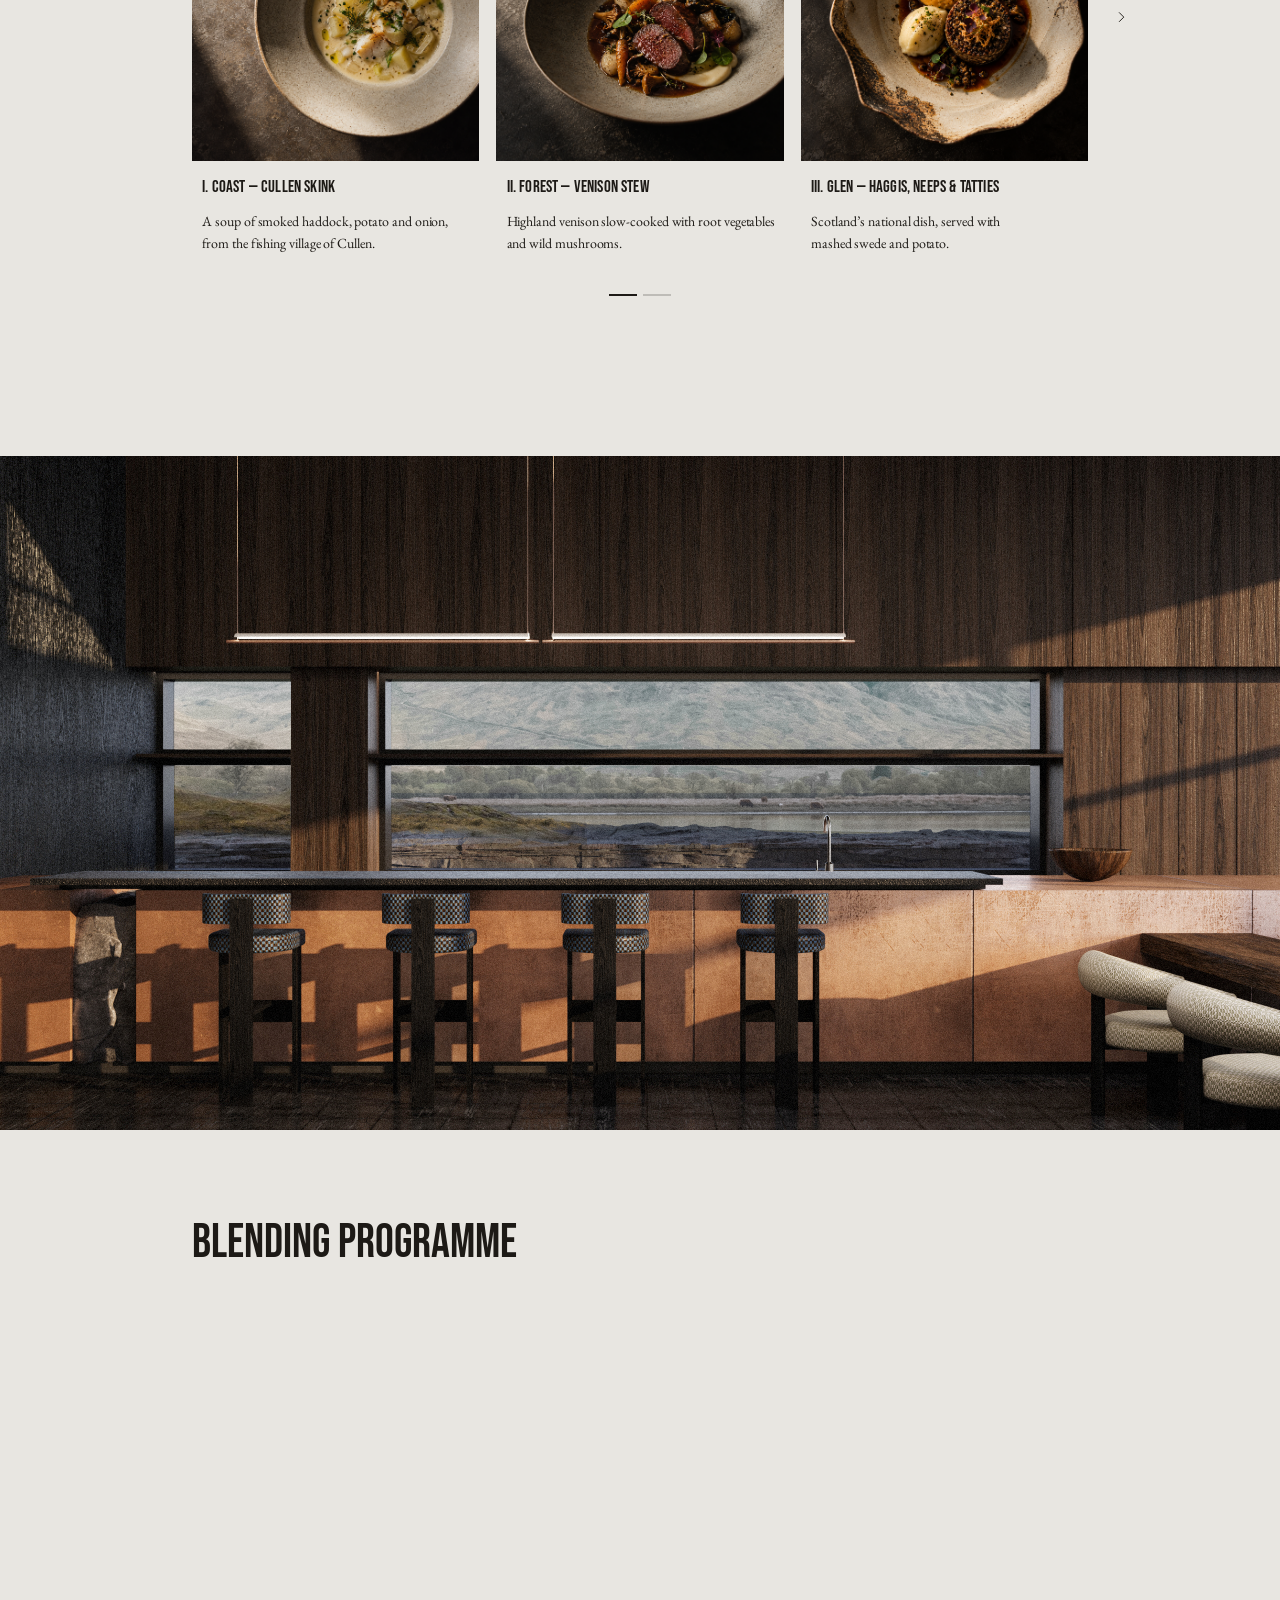
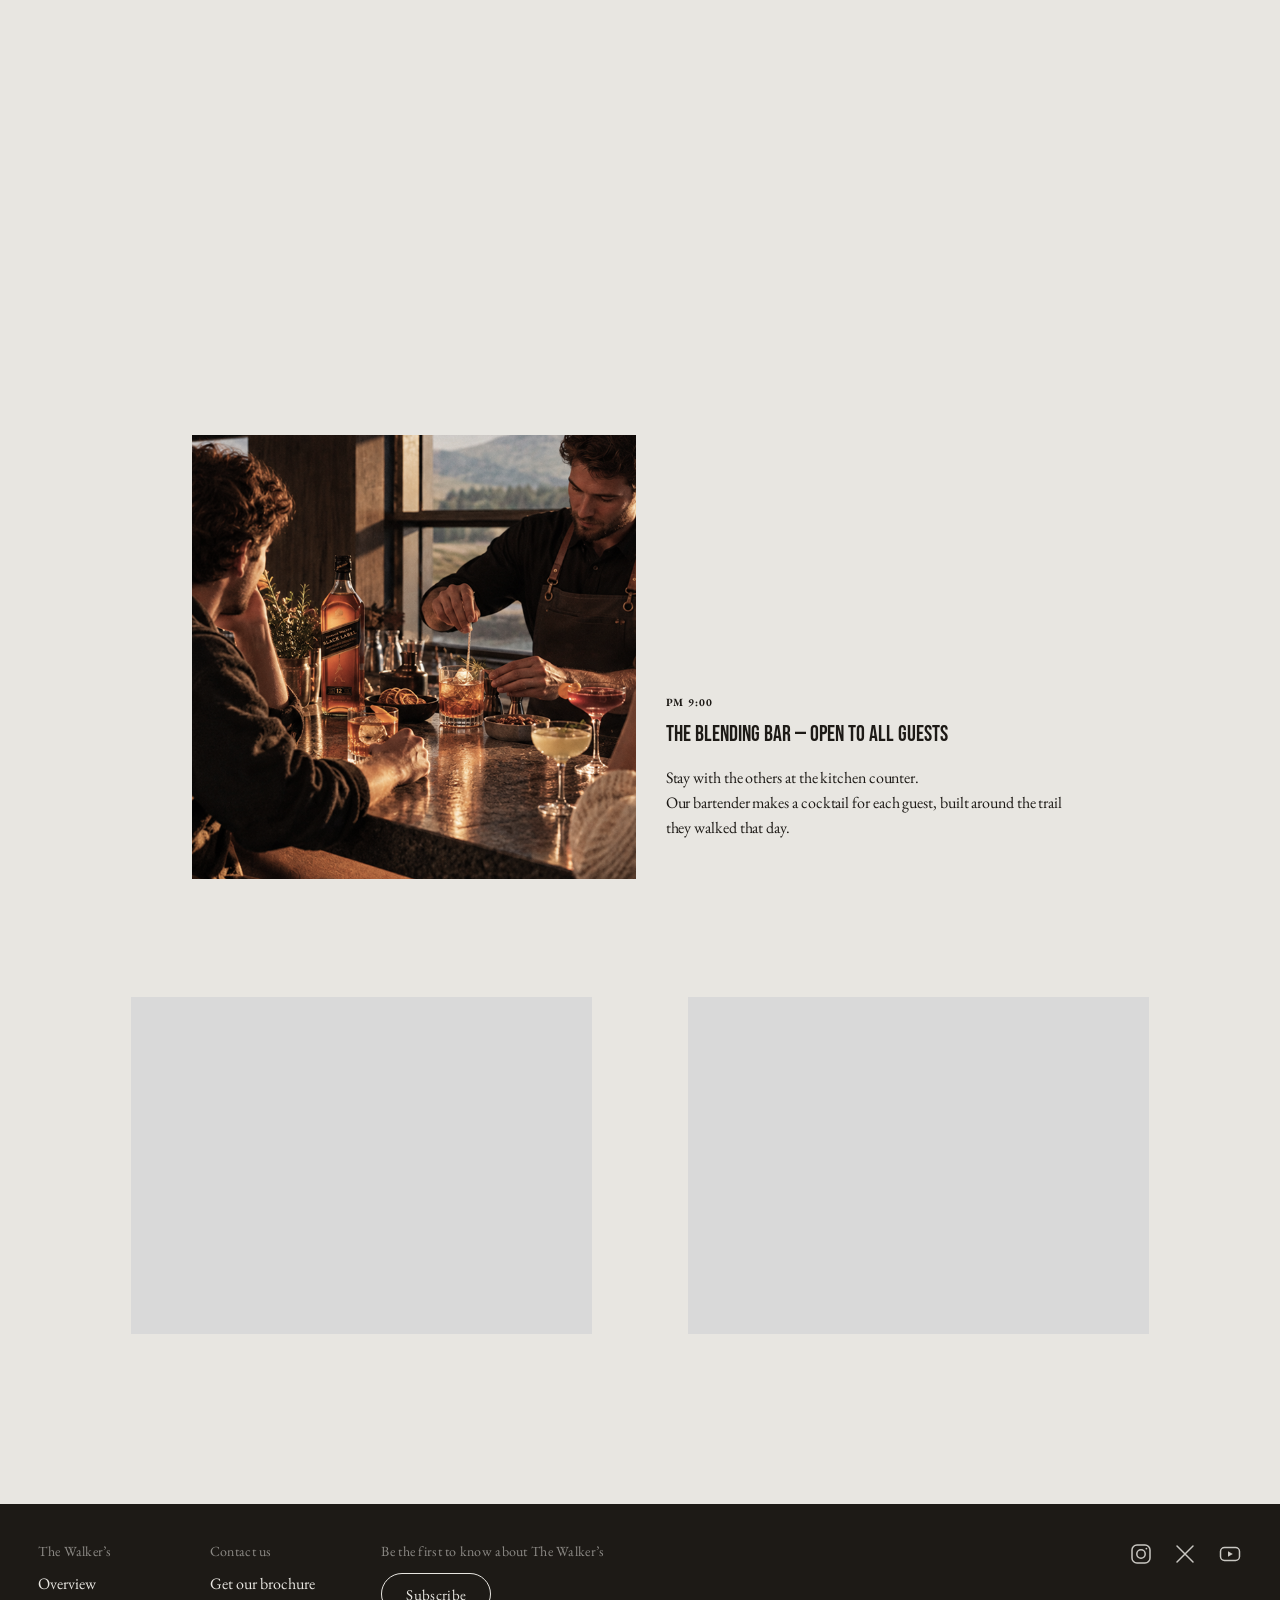
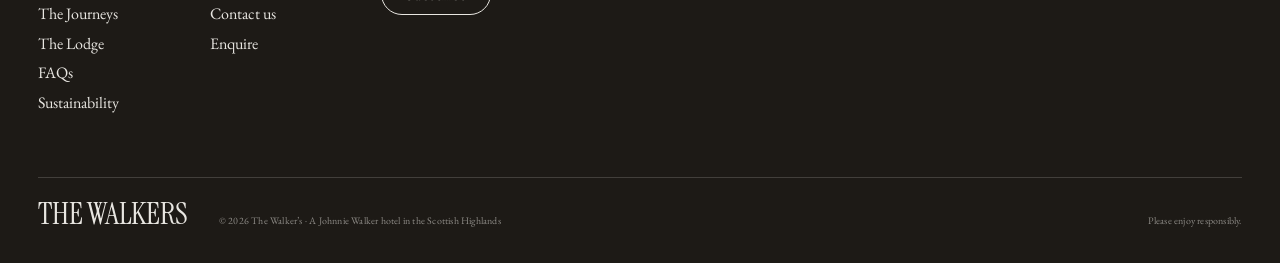
==== commit c8ccf8ee: "List the hiking trails vertically again Replace the hiking trail slider with a plain vertical list o" ====
--- a/journeys.html
+++ b/journeys.html
@@ -87,11 +87,11 @@
                         aria-label="Breakfast">
                         <div class="carousel-viewport media">
                             <ul class="carousel-track">
-                                <li class="carousel-slide">
+                                <li class="carousel-slide" data-title="Porridge">
                                     <img src="./sources/theJourney/morning1.jpg" alt="Porridge with caramelised pears"
                                         loading="lazy">
                                 </li>
-                                <li class="carousel-slide">
+                                <li class="carousel-slide" data-title="Kippers">
                                     <img src="./sources/theJourney/morning2.png"
                                         alt="Smoked kippers with crushed potatoes and roast tomatoes" loading="lazy">
                                 </li>
@@ -151,106 +151,83 @@
                     Choose the cliffs, the forest or the glen, and the room, the label and the day are set around it.
                 </p>
             </div>
-            <div class="carousel carousel--outside trail-carousel" data-carousel aria-roledescription="carousel"
-                aria-label="Hiking trails">
-                <div class="carousel-viewport">
-                    <ul class="carousel-track">
-                        <li class="carousel-slide" data-title="The Cliffs">
-                            <article class="trail" id="trail-cliff">
-                                <figure class="trail-map reveal-media" data-arrow-anchor>
-                                    <img src="./sources/theJourney/theCliff.jpg"
-                                        alt="Map of the Ardnamurchan Point trail" loading="lazy">
-                                </figure>
-                                <div class="trail-text">
-                                    <p class="trail-label reveal">Trail · Red</p>
-                                    <h3 class="reveal"><span>The Cliffs</span><span class="trail-meta">Easy · 9.5 km ·
-                                            3–3.5
-                                            h</span></h3>
-                                    <div class="trail-stop">
-                                        <h4 class="reveal" style="--d:.1s"><b>AM 9:00 · West to Ardnamurchan</b></h4>
-                                        <p class="reveal" style="--d:.2s">A two-hour drive west, crossing Loch Linnhe on
-                                            the Corran
-                                            Ferry, to the small village of Portuairk.</p>
-                                    </div>
-                                    <div class="trail-stop">
-                                        <h4 class="reveal" style="--d:.1s"><b>AM 11:00 · Ardnamurchan Point</b></h4>
-                                        <p class="reveal" style="--d:.2s">A coastal loop over moorland, down to the
-                                            white sands of
-                                            Bay MacNeil and on to the lighthouse at the westernmost point of mainland
-                                            Britain. Open
-                                            your Summit Wee Dram here.</p>
-                                    </div>
-                                </div>
-                            </article>
-                        </li>
-                        <li class="carousel-slide" data-title="The Forests">
-                            <article class="trail" id="trail-forest">
-                                <figure class="trail-map reveal-media" data-arrow-anchor>
-                                    <img src="./sources/theJourney/theForests.jpg"
-                                        alt="Map of the Ariundle Oakwoods trail" loading="lazy">
-                                </figure>
-                                <div class="trail-text">
-                                    <p class="trail-label reveal">Trail · Green</p>
-                                    <h3 class="reveal"><span>The Forests</span><span class="trail-meta">Challenging · 4
-                                            km · 2–3
-                                            h</span></h3>
-                                    <div class="trail-stop">
-                                        <h4 class="reveal" style="--d:.1s"><b>AM 10:00 · South to Strontian</b></h4>
-                                        <p class="reveal" style="--d:.2s">A one-hour drive across the Corran Ferry to
-                                            the edge of
-                                            Scotland’s Atlantic oakwoods.</p>
-                                    </div>
-                                    <div class="trail-stop">
-                                        <h4 class="reveal" style="--d:.1s"><b>AM 11:00 · Ariundle Oakwoods</b></h4>
-                                        <p class="reveal" style="--d:.2s">Through moss-covered oaks, along the Strontian
-                                            River and
-                                            up to the old lead mines, with views back down the glen.</p>
-                                    </div>
-                                </div>
-                            </article>
-                        </li>
-                        <li class="carousel-slide" data-title="The Glens">
-                            <article class="trail" id="trail-glen">
-                                <figure class="trail-map reveal-media" data-arrow-anchor>
-                                    <img src="./sources/theJourney/theGlens.jpg" alt="Map of the Lost Valley trail"
-                                        loading="lazy">
-                                </figure>
-                                <div class="trail-text">
-                                    <p class="trail-label reveal">Trail · Yellow</p>
-                                    <h3 class="reveal"><span>The Glens</span><span class="trail-meta">Moderate · 10.5 km
-                                            · 3–4
-                                            h</span></h3>
-                                    <div class="trail-stop">
-                                        <h4 class="reveal" style="--d:.1s"><b>AM 10:30 · Into Glen Coe</b></h4>
-                                        <p class="reveal" style="--d:.2s">A thirty-minute drive south to the Three
-                                            Sisters car park.
-                                        </p>
-                                    </div>
-                                    <div class="trail-stop">
-                                        <h4 class="reveal" style="--d:.1s"><b>AM 11:00 · Lost Valley</b></h4>
-                                        <p class="reveal" style="--d:.2s">A short, steep climb across the River Coe and
-                                            up a rocky
-                                            gorge, into the hidden valley where the MacDonalds once hid their cattle.
-                                        </p>
-                                    </div>
-                                </div>
-                            </article>
-                        </li>
-                    </ul>
-                </div>
-                <button type="button" class="carousel-arrow carousel-arrow--prev" aria-label="Previous trail">
-                    <svg viewBox="0 0 24 24" aria-hidden="true">
-                        <path d="M15 5l-7 7 7 7" />
-                    </svg>
-                </button>
-                <button type="button" class="carousel-arrow carousel-arrow--next" aria-label="Next trail">
-                    <svg viewBox="0 0 24 24" aria-hidden="true">
-                        <path d="M9 5l7 7-7 7" />
-                    </svg>
-                </button>
-                <div class="carousel-foot">
-                    <div class="carousel-dots" role="group" aria-label="Choose a trail"></div>
-                </div>
+            <!-- 트레일 3개: 세로로 나열 (위아래 스크롤로 보기) -->
+            <div class="trails">
+                <article class="trail" id="trail-cliff">
+                    <figure class="trail-map reveal-media">
+                        <img src="./sources/theJourney/theCliff.jpg"
+                            alt="Map of the Ardnamurchan Point trail" loading="lazy">
+                    </figure>
+                    <div class="trail-text">
+                        <p class="trail-label reveal">Trail · Red</p>
+                        <h3 class="reveal"><span>The Cliffs</span><span class="trail-meta">Easy · 9.5 km ·
+                                3–3.5
+                                h</span></h3>
+                        <div class="trail-stop">
+                            <h4 class="reveal" style="--d:.1s"><b>AM 9:00 · West to Ardnamurchan</b></h4>
+                            <p class="reveal" style="--d:.2s">A two-hour drive west, crossing Loch Linnhe on
+                                the Corran
+                                Ferry, to the small village of Portuairk.</p>
+                        </div>
+                        <div class="trail-stop">
+                            <h4 class="reveal" style="--d:.1s"><b>AM 11:00 · Ardnamurchan Point</b></h4>
+                            <p class="reveal" style="--d:.2s">A coastal loop over moorland, down to the
+                                white sands of
+                                Bay MacNeil and on to the lighthouse at the westernmost point of mainland
+                                Britain. Open
+                                your Summit Wee Dram here.</p>
+                        </div>
+                    </div>
+                </article>
+                <article class="trail" id="trail-forest">
+                    <figure class="trail-map reveal-media">
+                        <img src="./sources/theJourney/theForests.jpg"
+                            alt="Map of the Ariundle Oakwoods trail" loading="lazy">
+                    </figure>
+                    <div class="trail-text">
+                        <p class="trail-label reveal">Trail · Green</p>
+                        <h3 class="reveal"><span>The Forests</span><span class="trail-meta">Challenging · 4
+                                km · 2–3
+                                h</span></h3>
+                        <div class="trail-stop">
+                            <h4 class="reveal" style="--d:.1s"><b>AM 10:00 · South to Strontian</b></h4>
+                            <p class="reveal" style="--d:.2s">A one-hour drive across the Corran Ferry to
+                                the edge of
+                                Scotland’s Atlantic oakwoods.</p>
+                        </div>
+                        <div class="trail-stop">
+                            <h4 class="reveal" style="--d:.1s"><b>AM 11:00 · Ariundle Oakwoods</b></h4>
+                            <p class="reveal" style="--d:.2s">Through moss-covered oaks, along the Strontian
+                                River and
+                                up to the old lead mines, with views back down the glen.</p>
+                        </div>
+                    </div>
+                </article>
+                <article class="trail" id="trail-glen">
+                    <figure class="trail-map reveal-media">
+                        <img src="./sources/theJourney/theGlens.jpg" alt="Map of the Lost Valley trail"
+                            loading="lazy">
+                    </figure>
+                    <div class="trail-text">
+                        <p class="trail-label reveal">Trail · Yellow</p>
+                        <h3 class="reveal"><span>The Glens</span><span class="trail-meta">Moderate · 10.5 km
+                                · 3–4
+                                h</span></h3>
+                        <div class="trail-stop">
+                            <h4 class="reveal" style="--d:.1s"><b>AM 10:30 · Into Glen Coe</b></h4>
+                            <p class="reveal" style="--d:.2s">A thirty-minute drive south to the Three
+                                Sisters car park.
+                            </p>
+                        </div>
+                        <div class="trail-stop">
+                            <h4 class="reveal" style="--d:.1s"><b>AM 11:00 · Lost Valley</b></h4>
+                            <p class="reveal" style="--d:.2s">A short, steep climb across the River Coe and
+                                up a rocky
+                                gorge, into the hidden valley where the MacDonalds once hid their cattle.
+                            </p>
+                        </div>
+                    </div>
+                </article>
             </div>
 
             <div class="trail-pack">
@@ -575,7 +552,7 @@
         document.querySelectorAll('.reveal, .reveal-media').forEach((el) => io.observe(el));
 
         // 좌우 슬라이드: 화살표·인디케이터로만 이동 (가로 스크롤 없음 → 마우스 휠은 페이지 위아래만)
-        // 한 화면에 보이는 장수는 CSS의 --per-view (조식·트레일 1장, 저녁 코스 3장 / 모바일 1장)
+        // 한 화면에 보이는 장수는 CSS의 --per-view (조식 1장, 저녁 코스 3장 / 모바일 1장)
         document.querySelectorAll('[data-carousel]').forEach((root) => {
             const track = root.querySelector('.carousel-track');
             const slides = [...root.querySelectorAll('.carousel-slide')];
--- a/journeys.css
+++ b/journeys.css
@@ -171,19 +171,11 @@
 
 /* ---------- Hiking: 트레일 3개 (지도 | 설명) ----------
    지도는 원본 비율 그대로(잘리지 않게). 시안 기준: 지도 15.3%~46.7%, 설명 48.8%부터 */
-.trail-carousel {
+.trails {
+    display: flex;
+    flex-direction: column;
+    gap: 22vw;
     margin: 7vw 8% 0 15.3%;
-}
-
-.trail-carousel .carousel-track,
-.trail-carousel .carousel-slide {
-    height: auto;
-    align-items: flex-start;
-}
-
-.trail-carousel .carousel-foot {
-    justify-content: center;
-    margin-top: 1.3vw;
 }
 
 .trail {
@@ -562,7 +554,8 @@
     }
 
     /* Hiking 트레일 */
-    .trail-carousel {
+    .trails {
+        gap: 72px;
         margin: 56px 16px 0;
     }
 
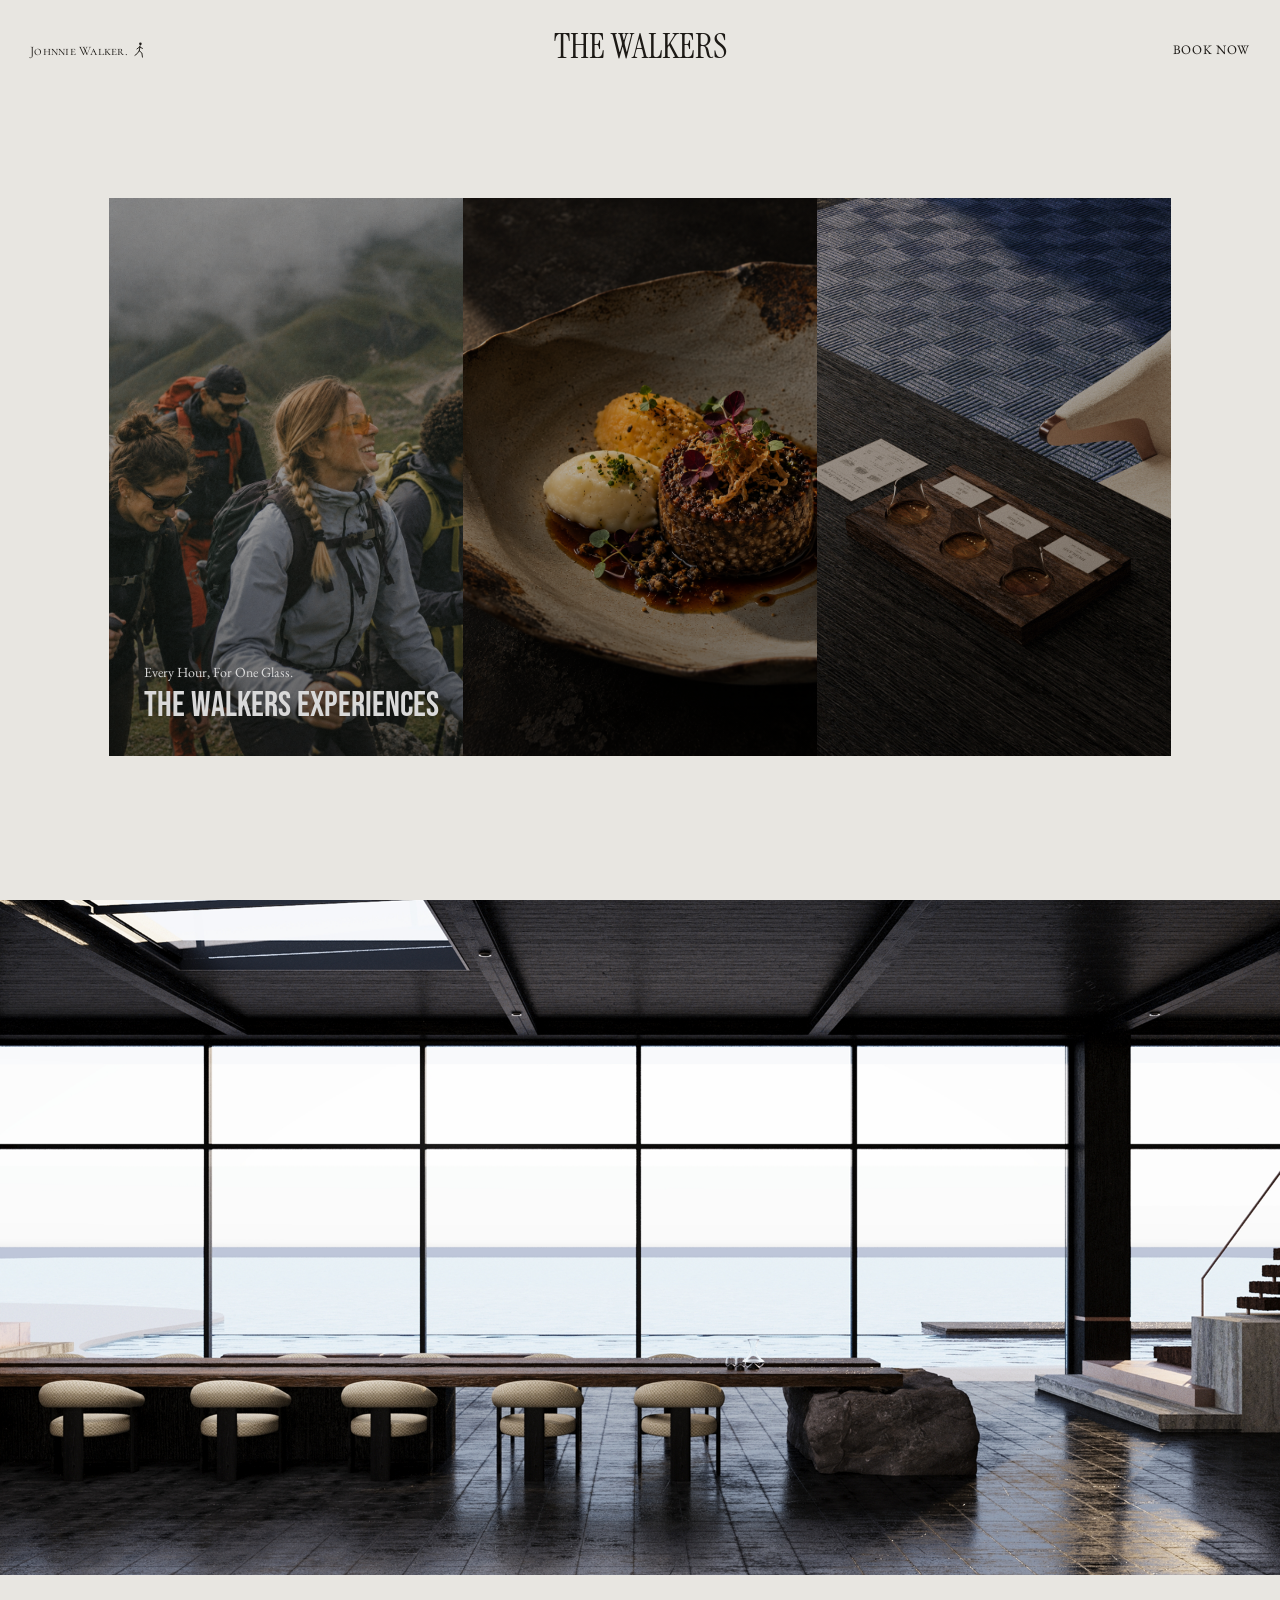
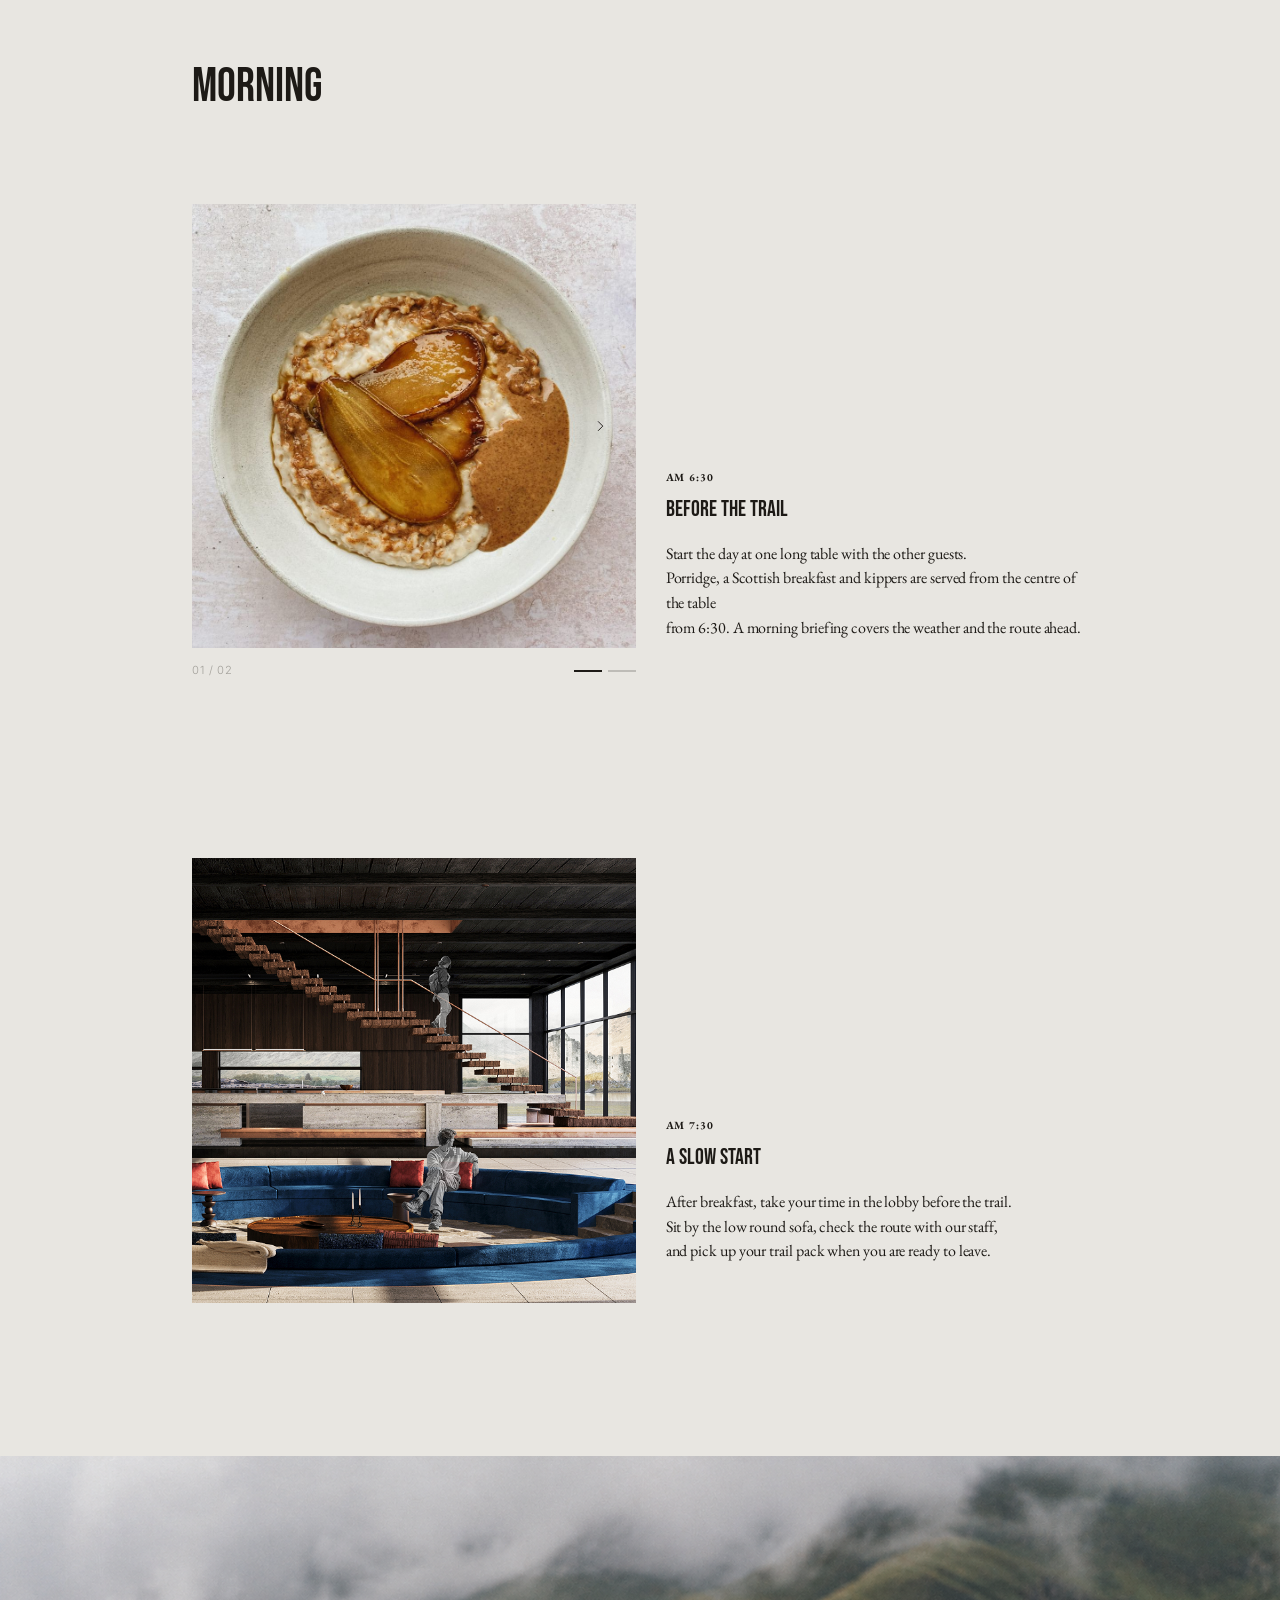
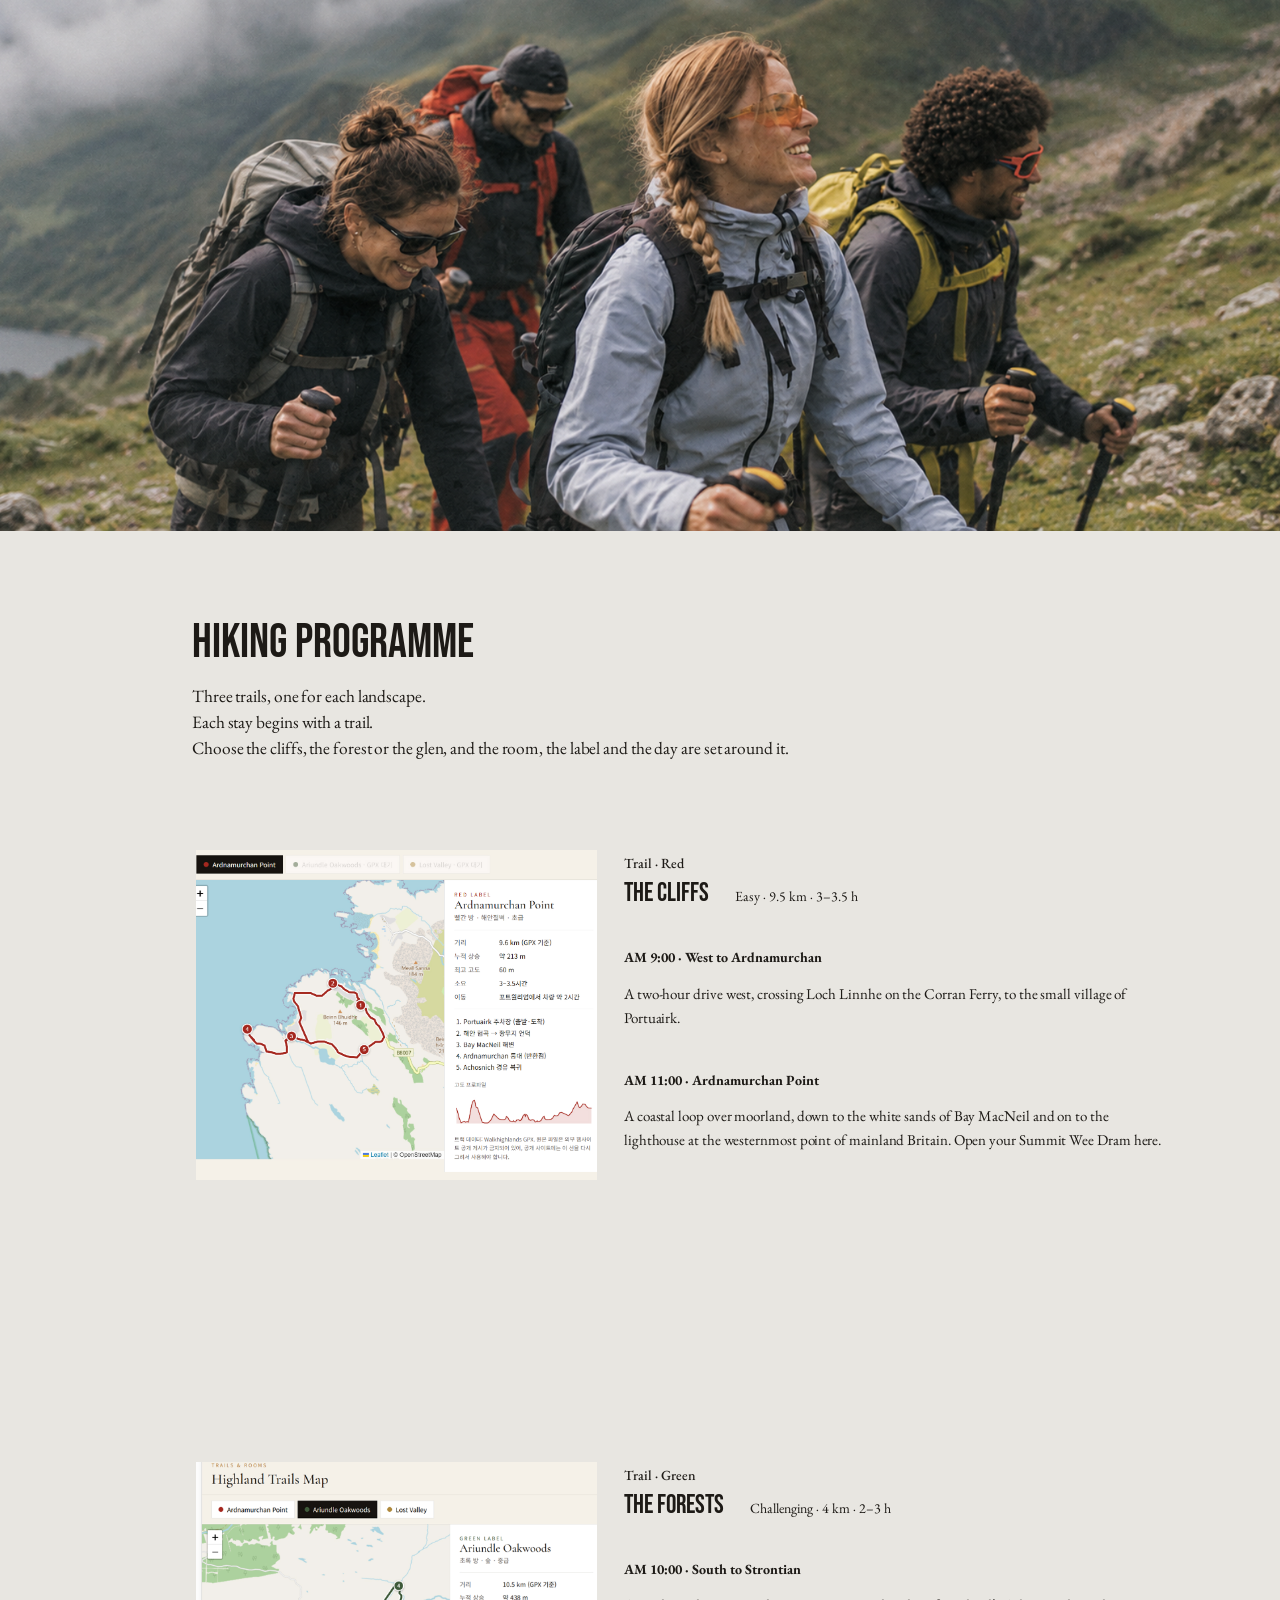
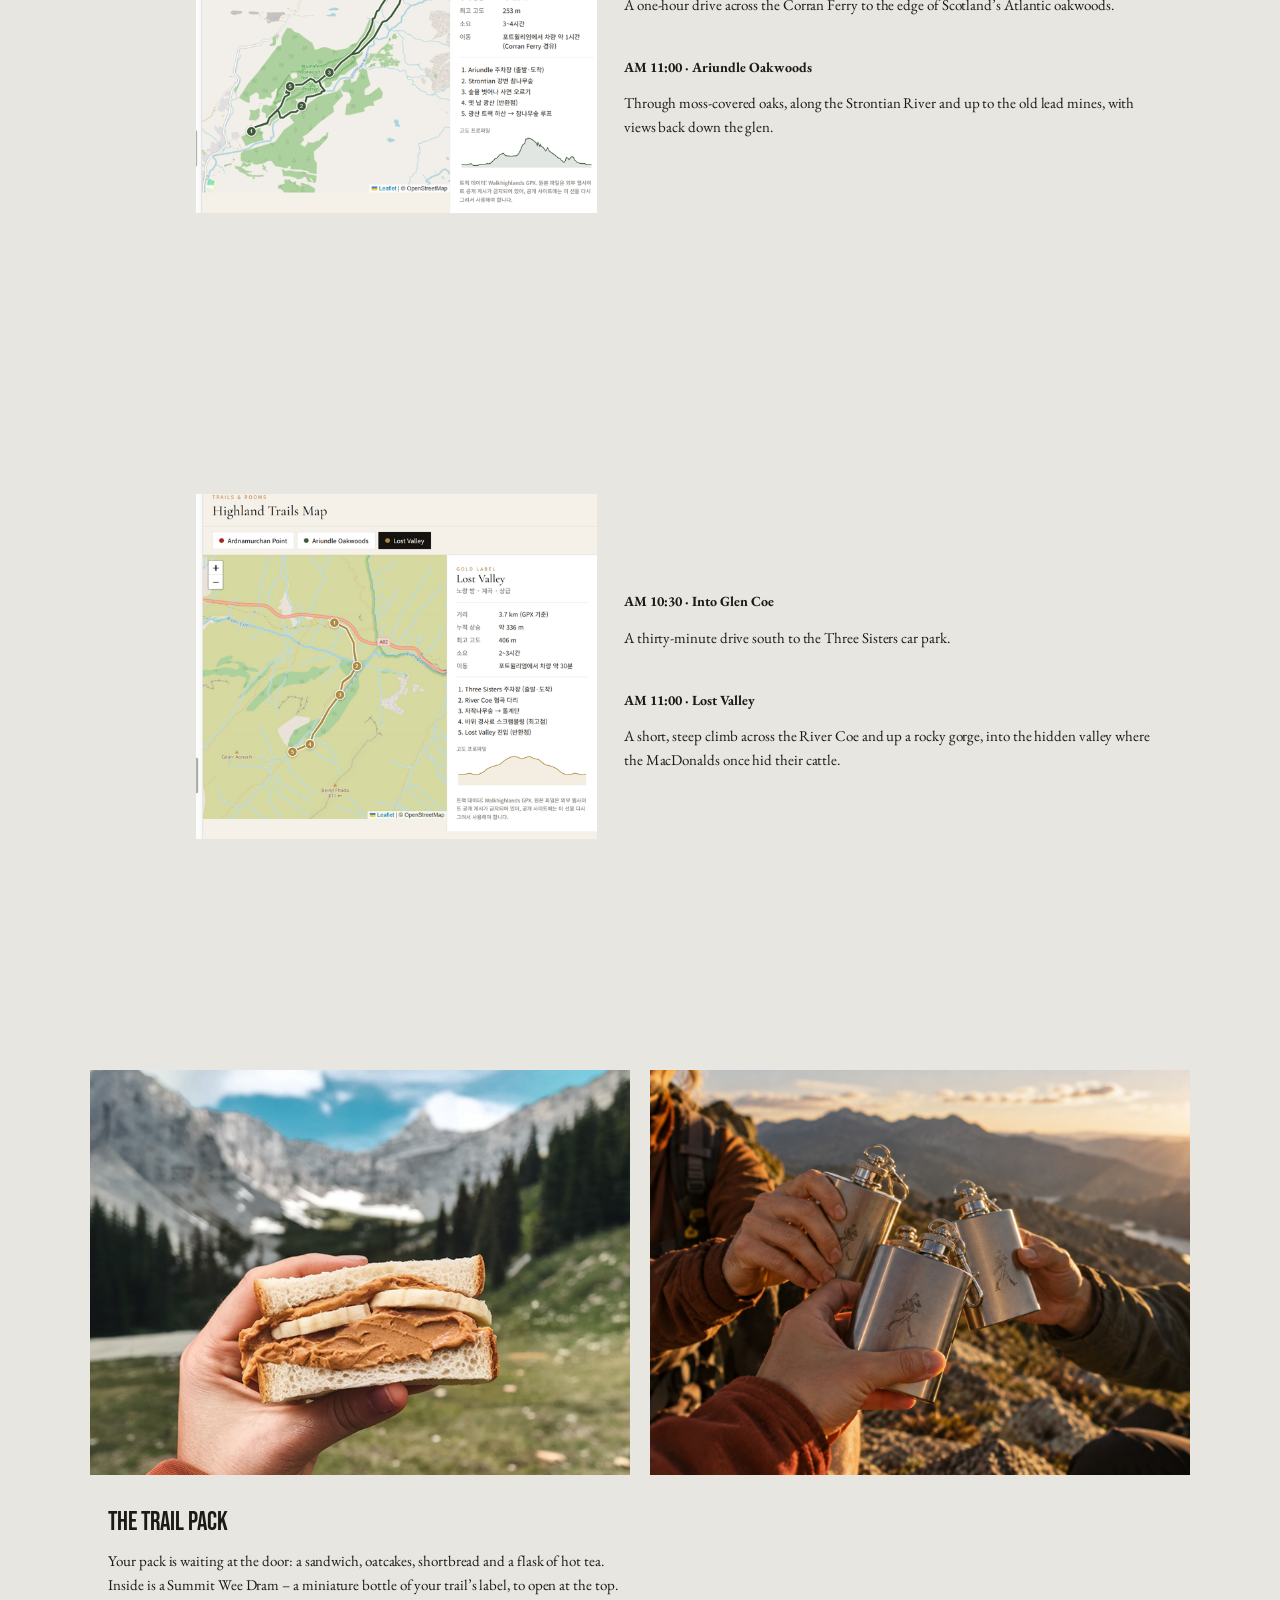
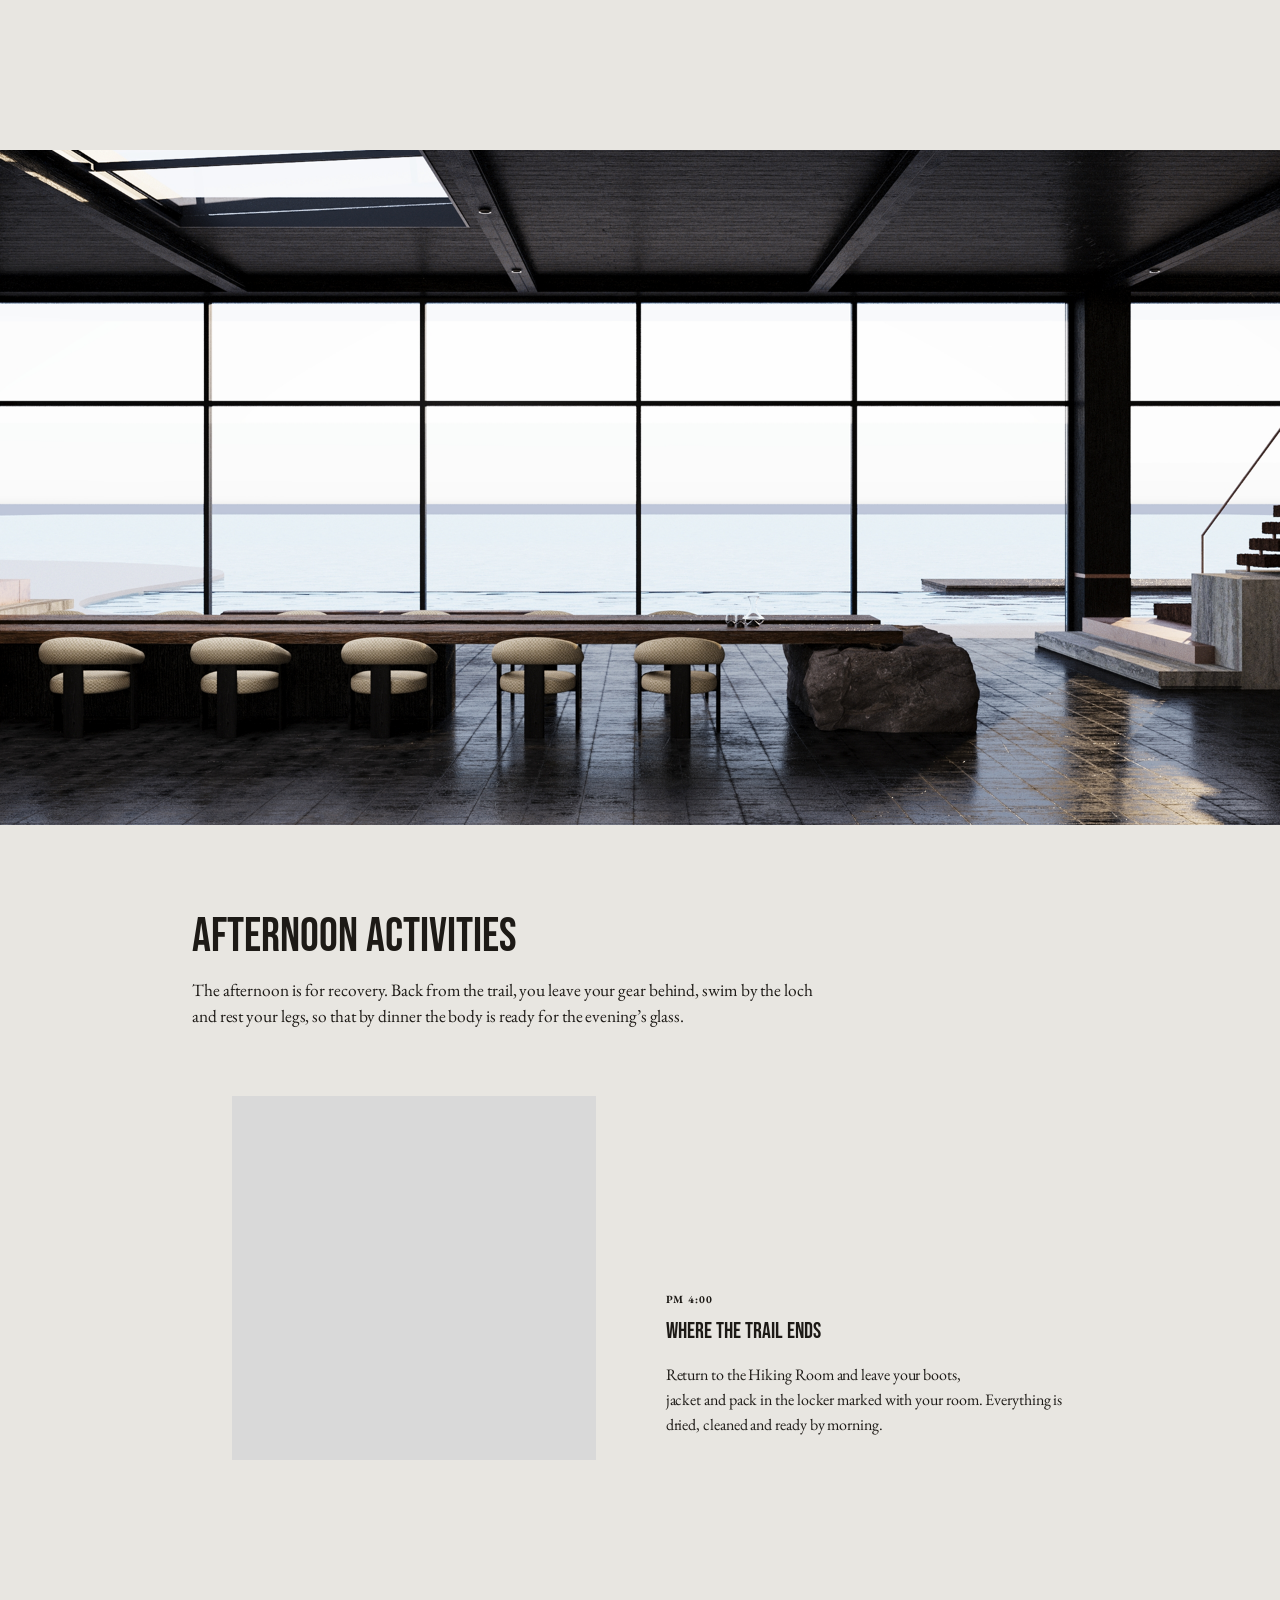
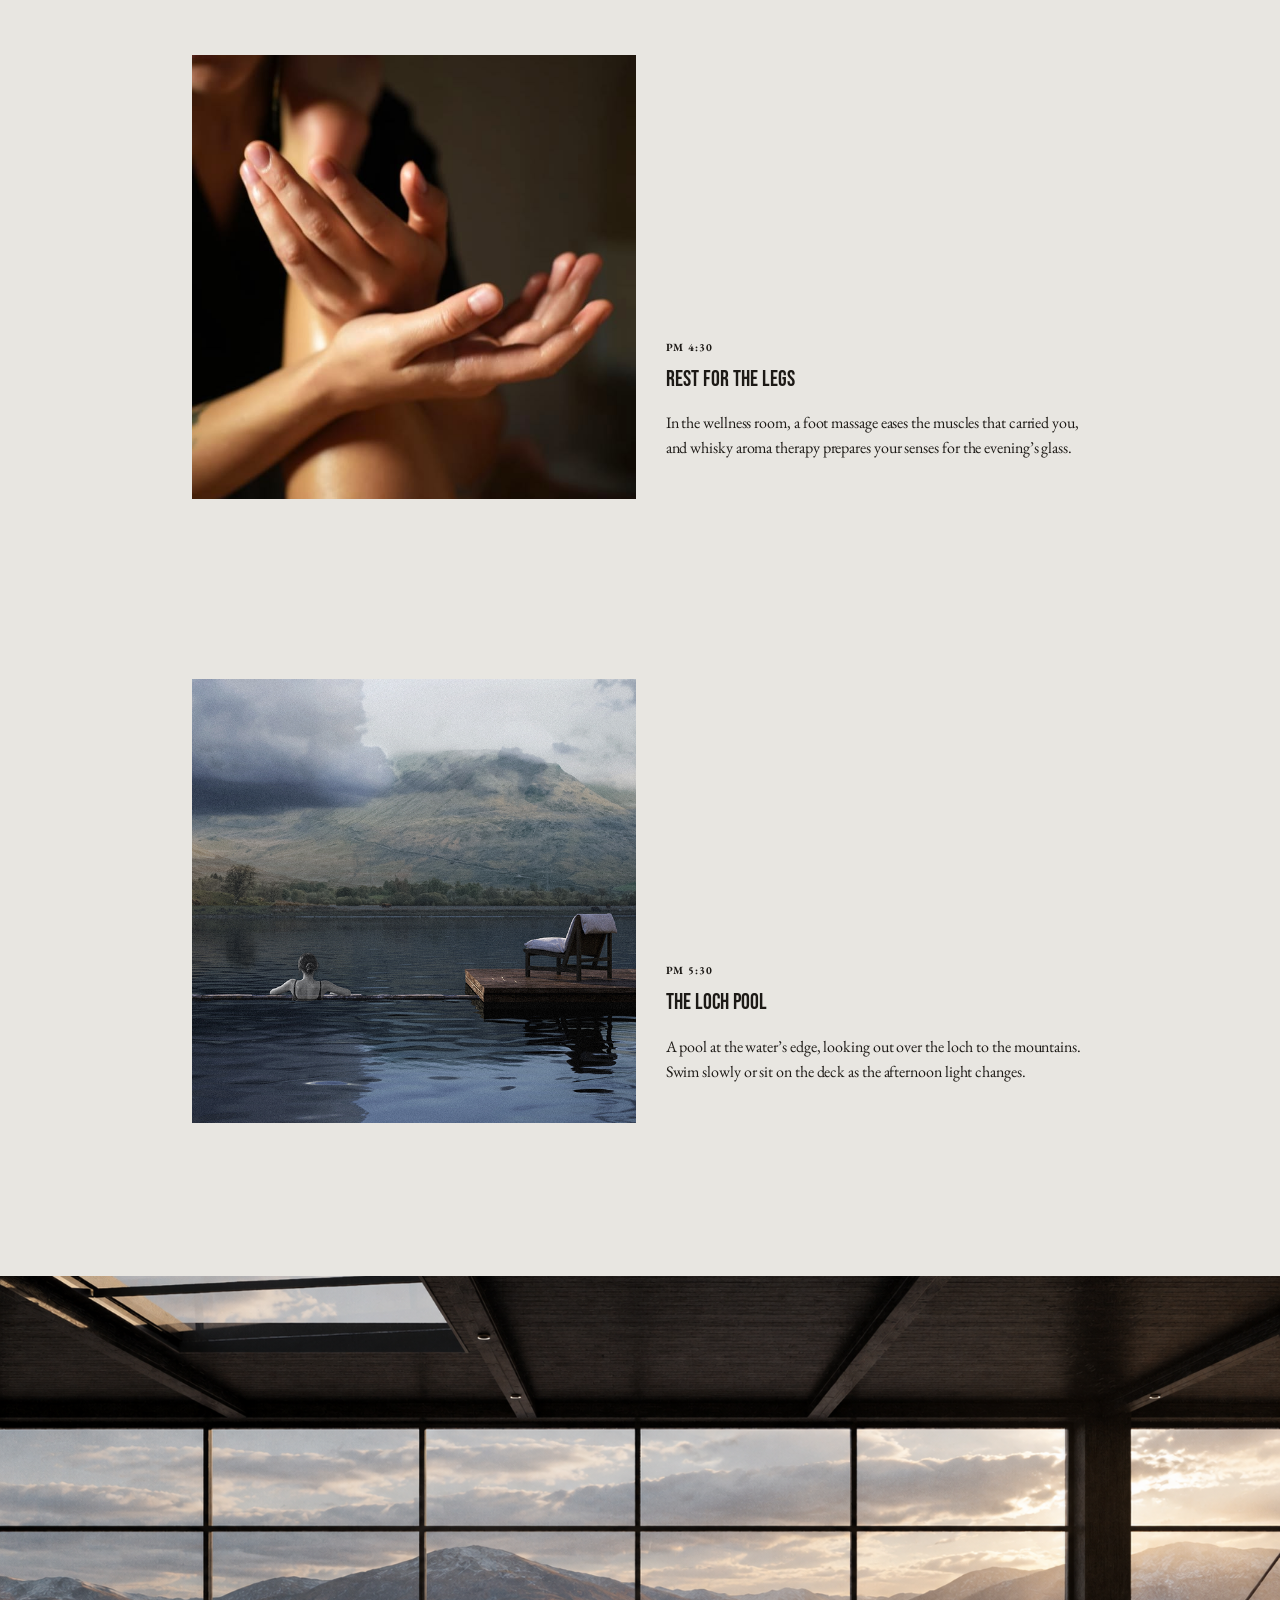
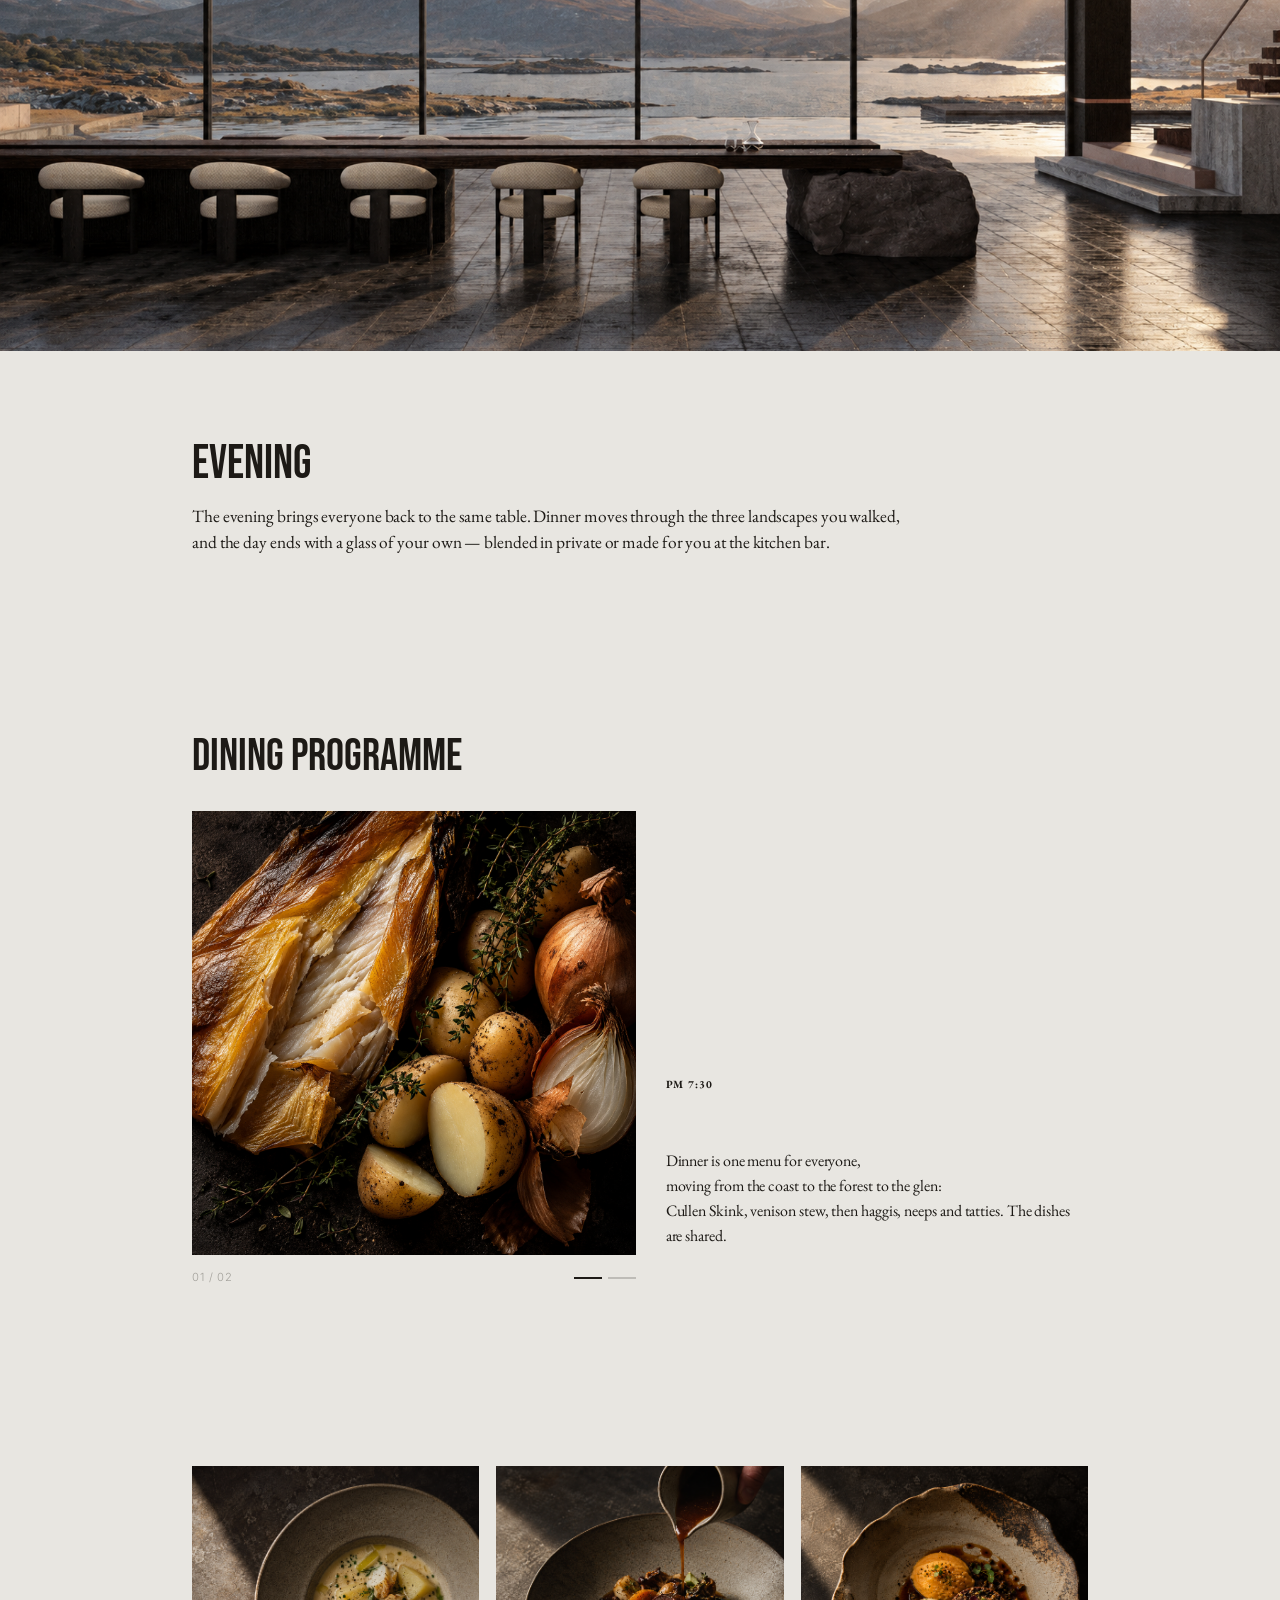
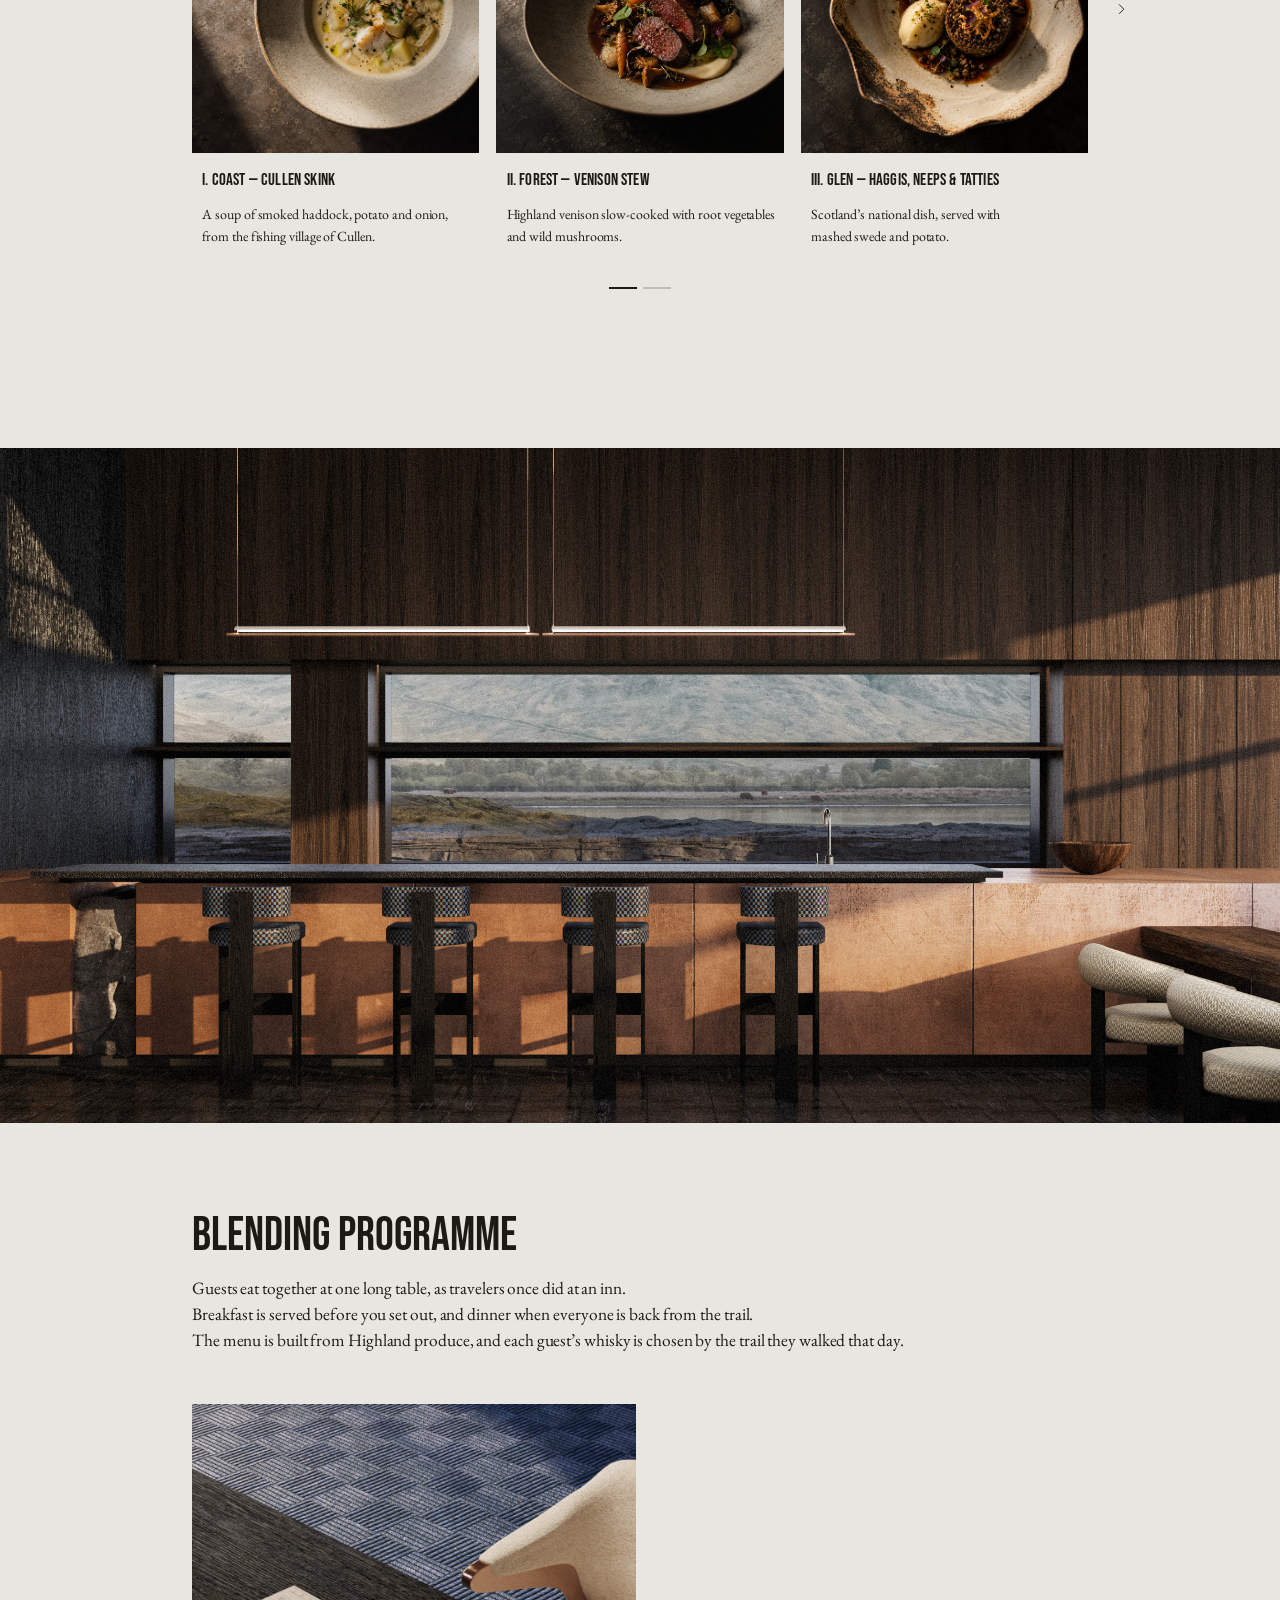
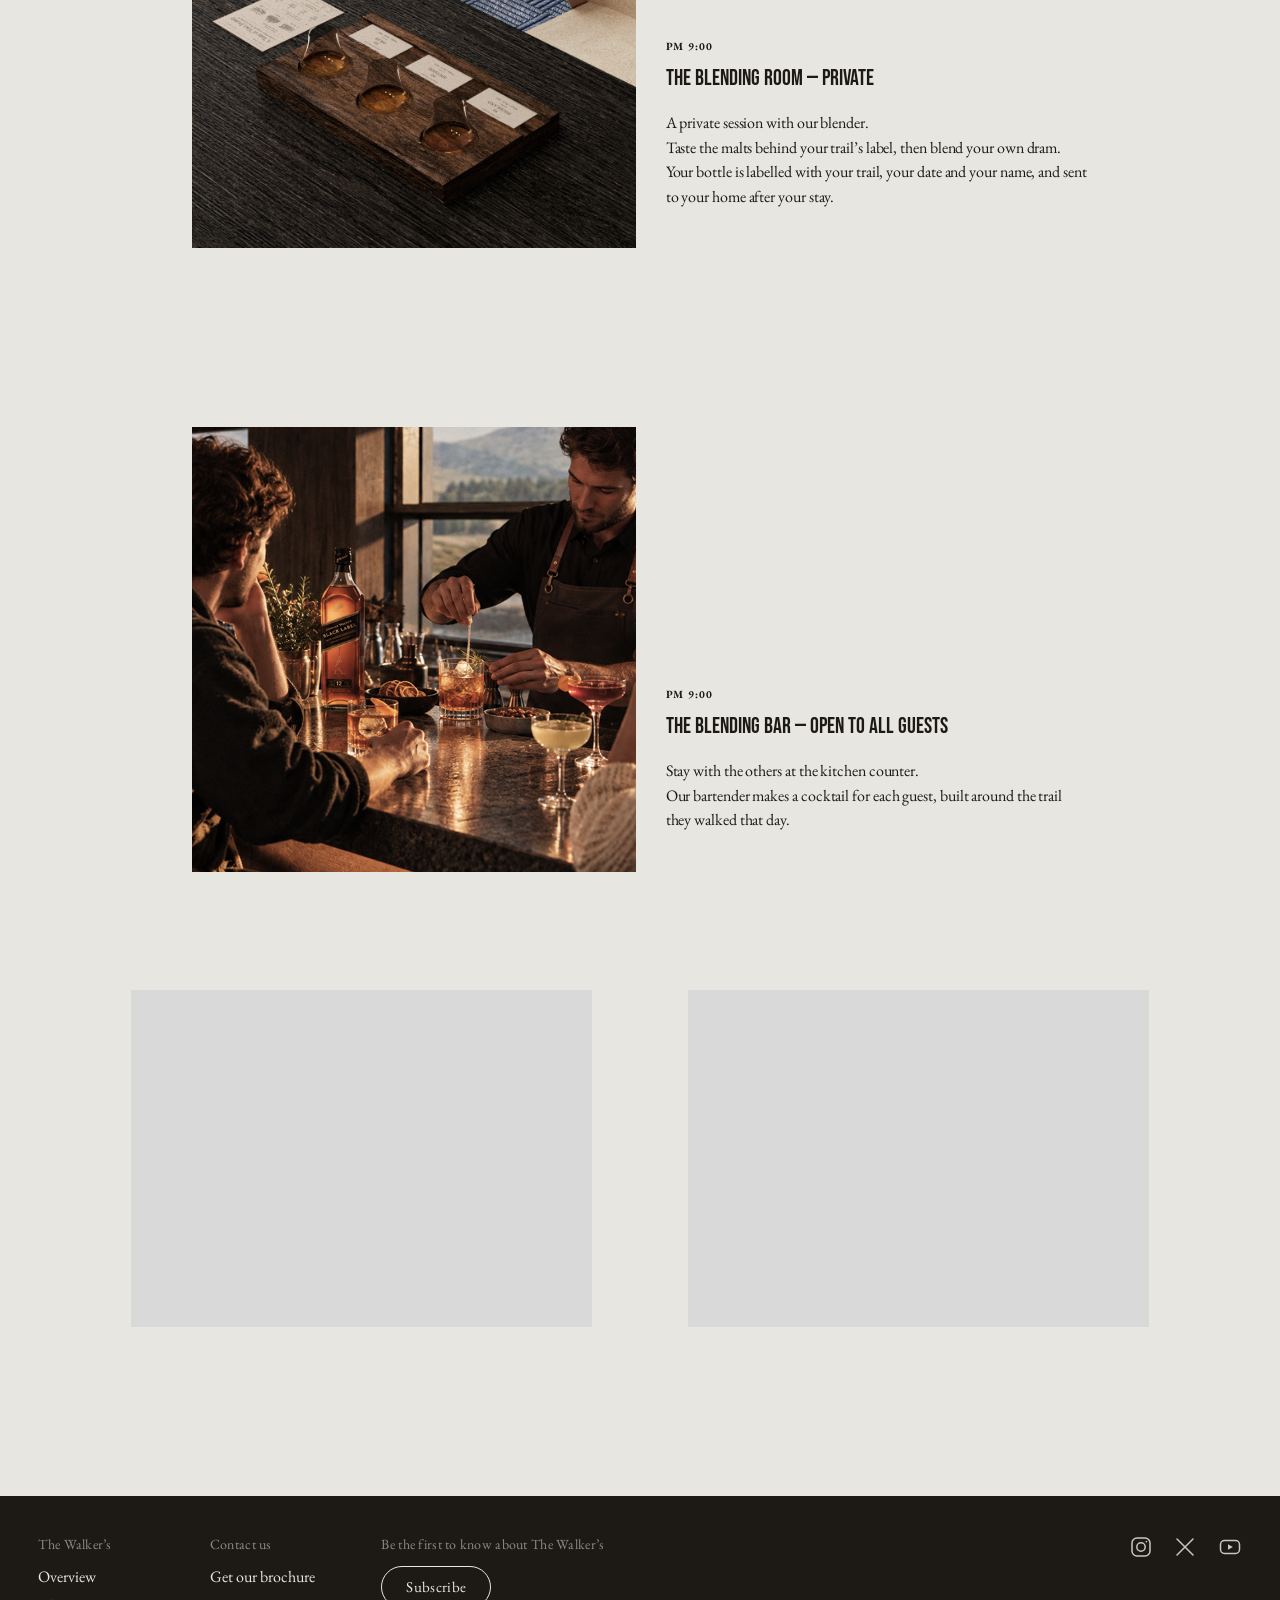
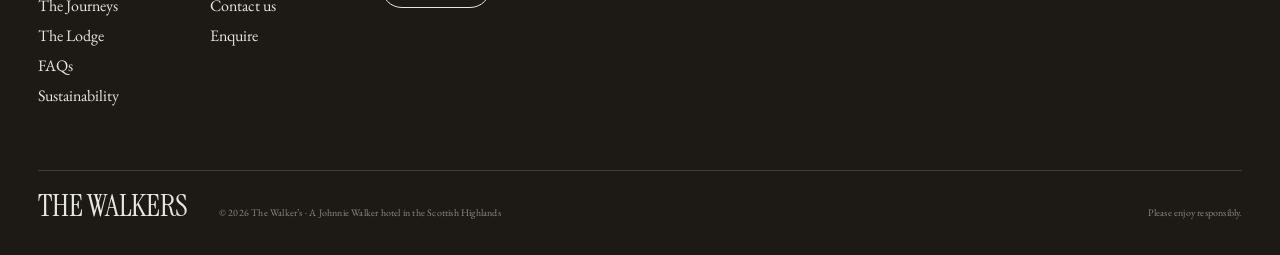
==== commit 23b783fd: "Merge remote-tracking branch 'origin/main' into claude/great-bell-jk5hlq" ====
--- a/journeys.html
+++ b/journeys.html
@@ -87,11 +87,11 @@
                         aria-label="Breakfast">
                         <div class="carousel-viewport media">
                             <ul class="carousel-track">
-                                <li class="carousel-slide" data-title="Porridge">
+                                <li class="carousel-slide">
                                     <img src="./sources/theJourney/morning1.jpg" alt="Porridge with caramelised pears"
                                         loading="lazy">
                                 </li>
-                                <li class="carousel-slide" data-title="Kippers">
+                                <li class="carousel-slide">
                                     <img src="./sources/theJourney/morning2.png"
                                         alt="Smoked kippers with crushed potatoes and roast tomatoes" loading="lazy">
                                 </li>
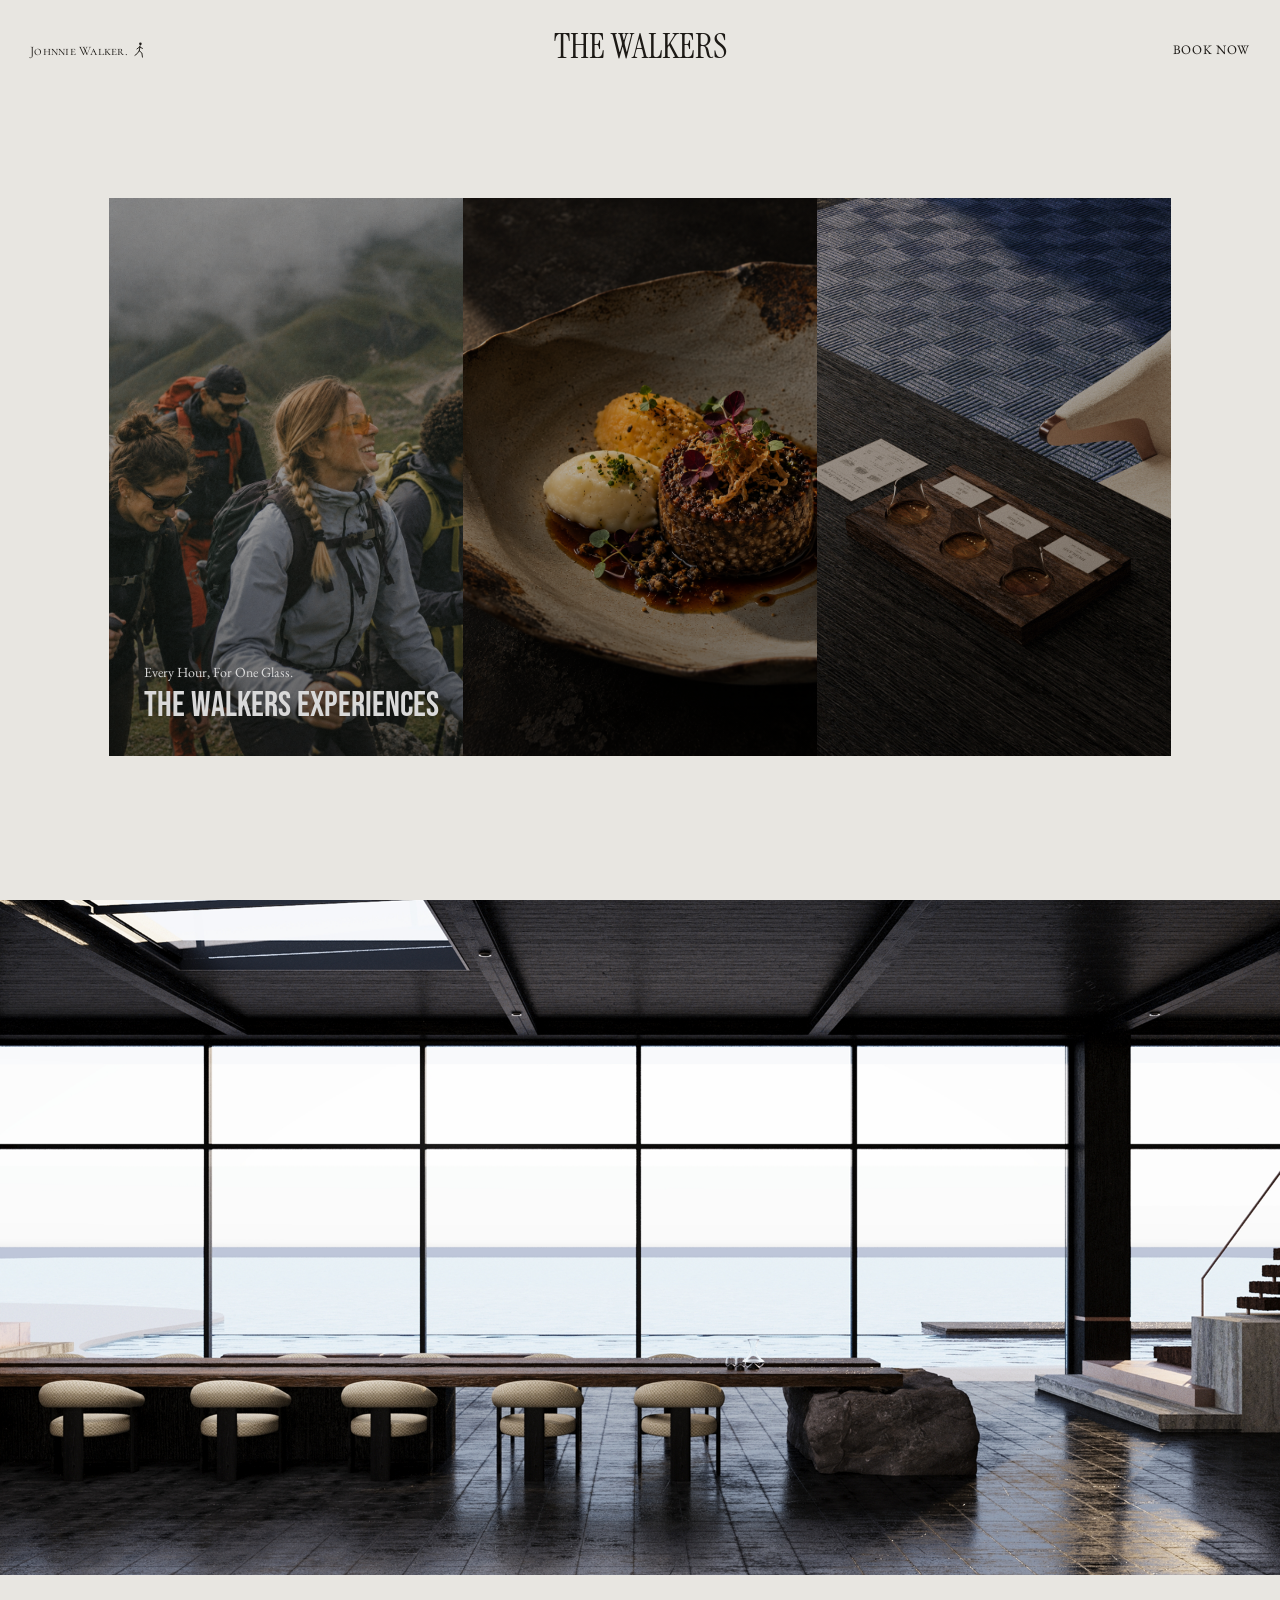
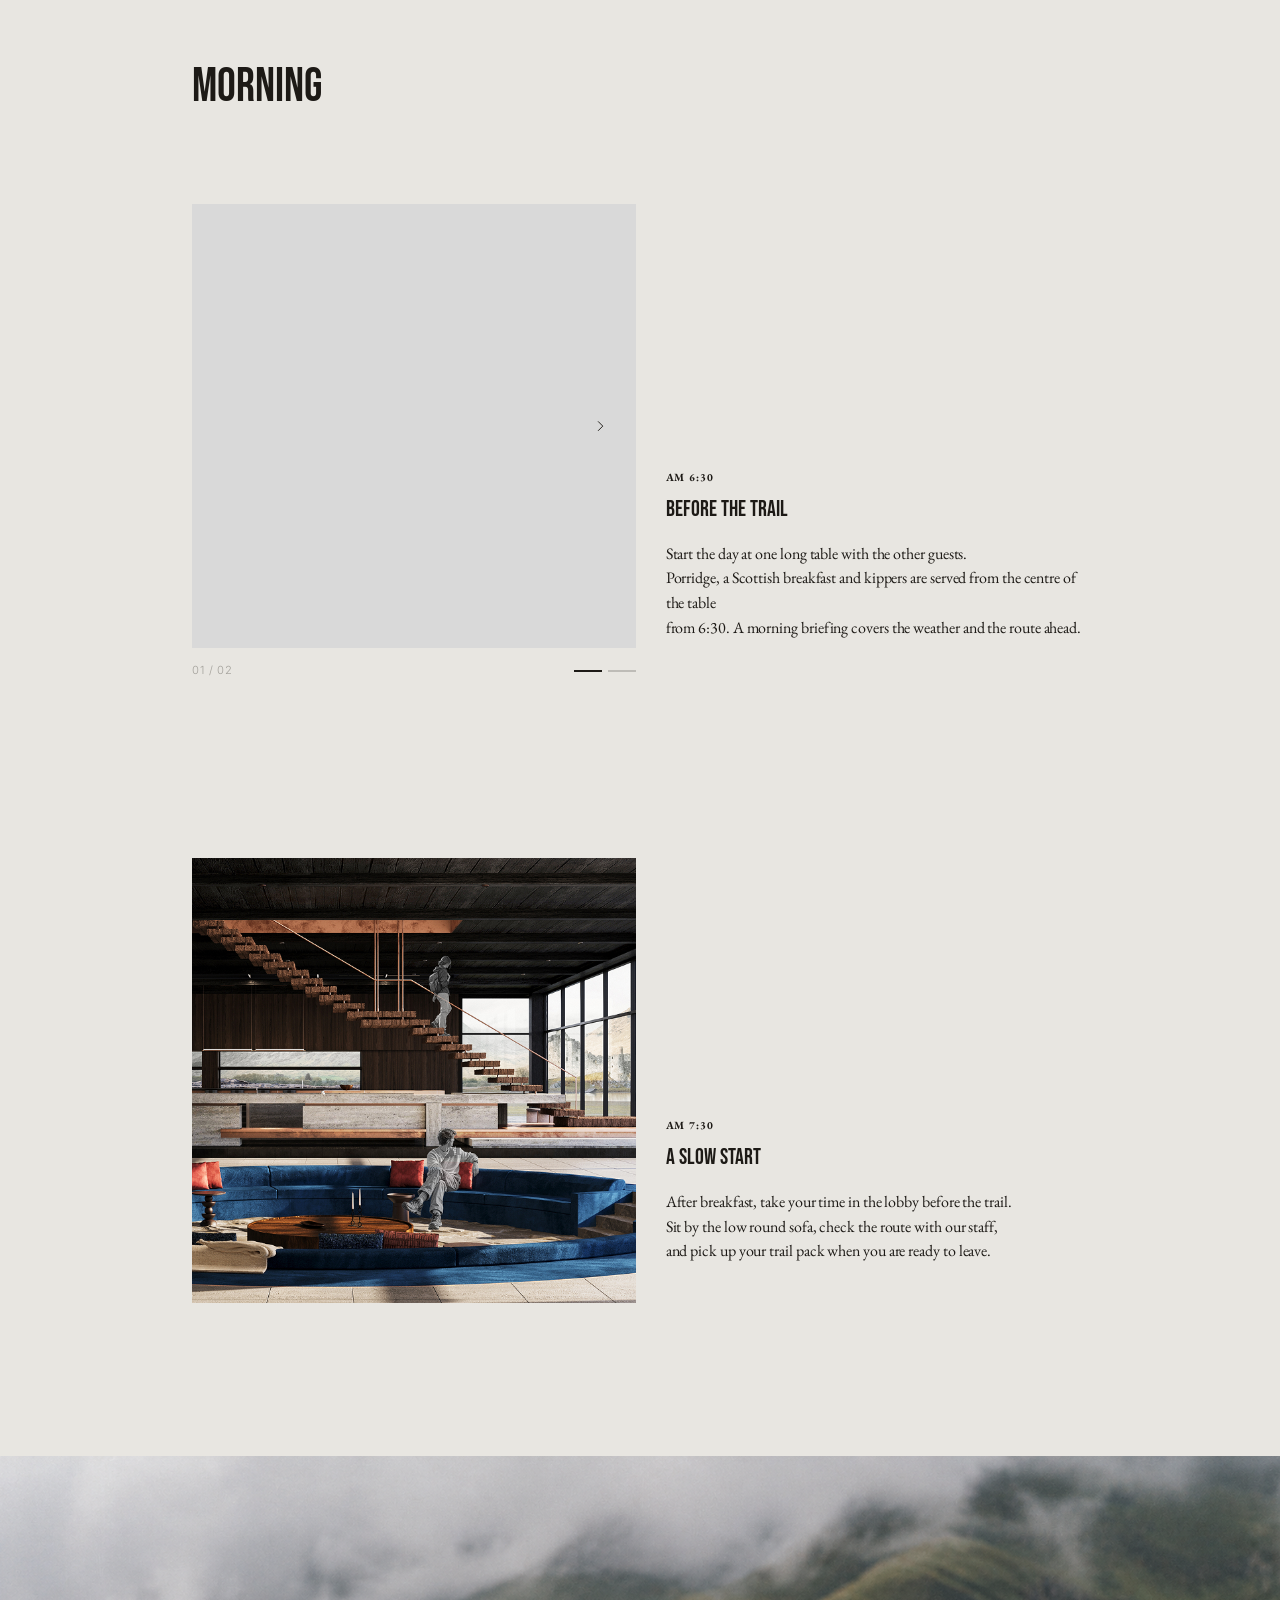
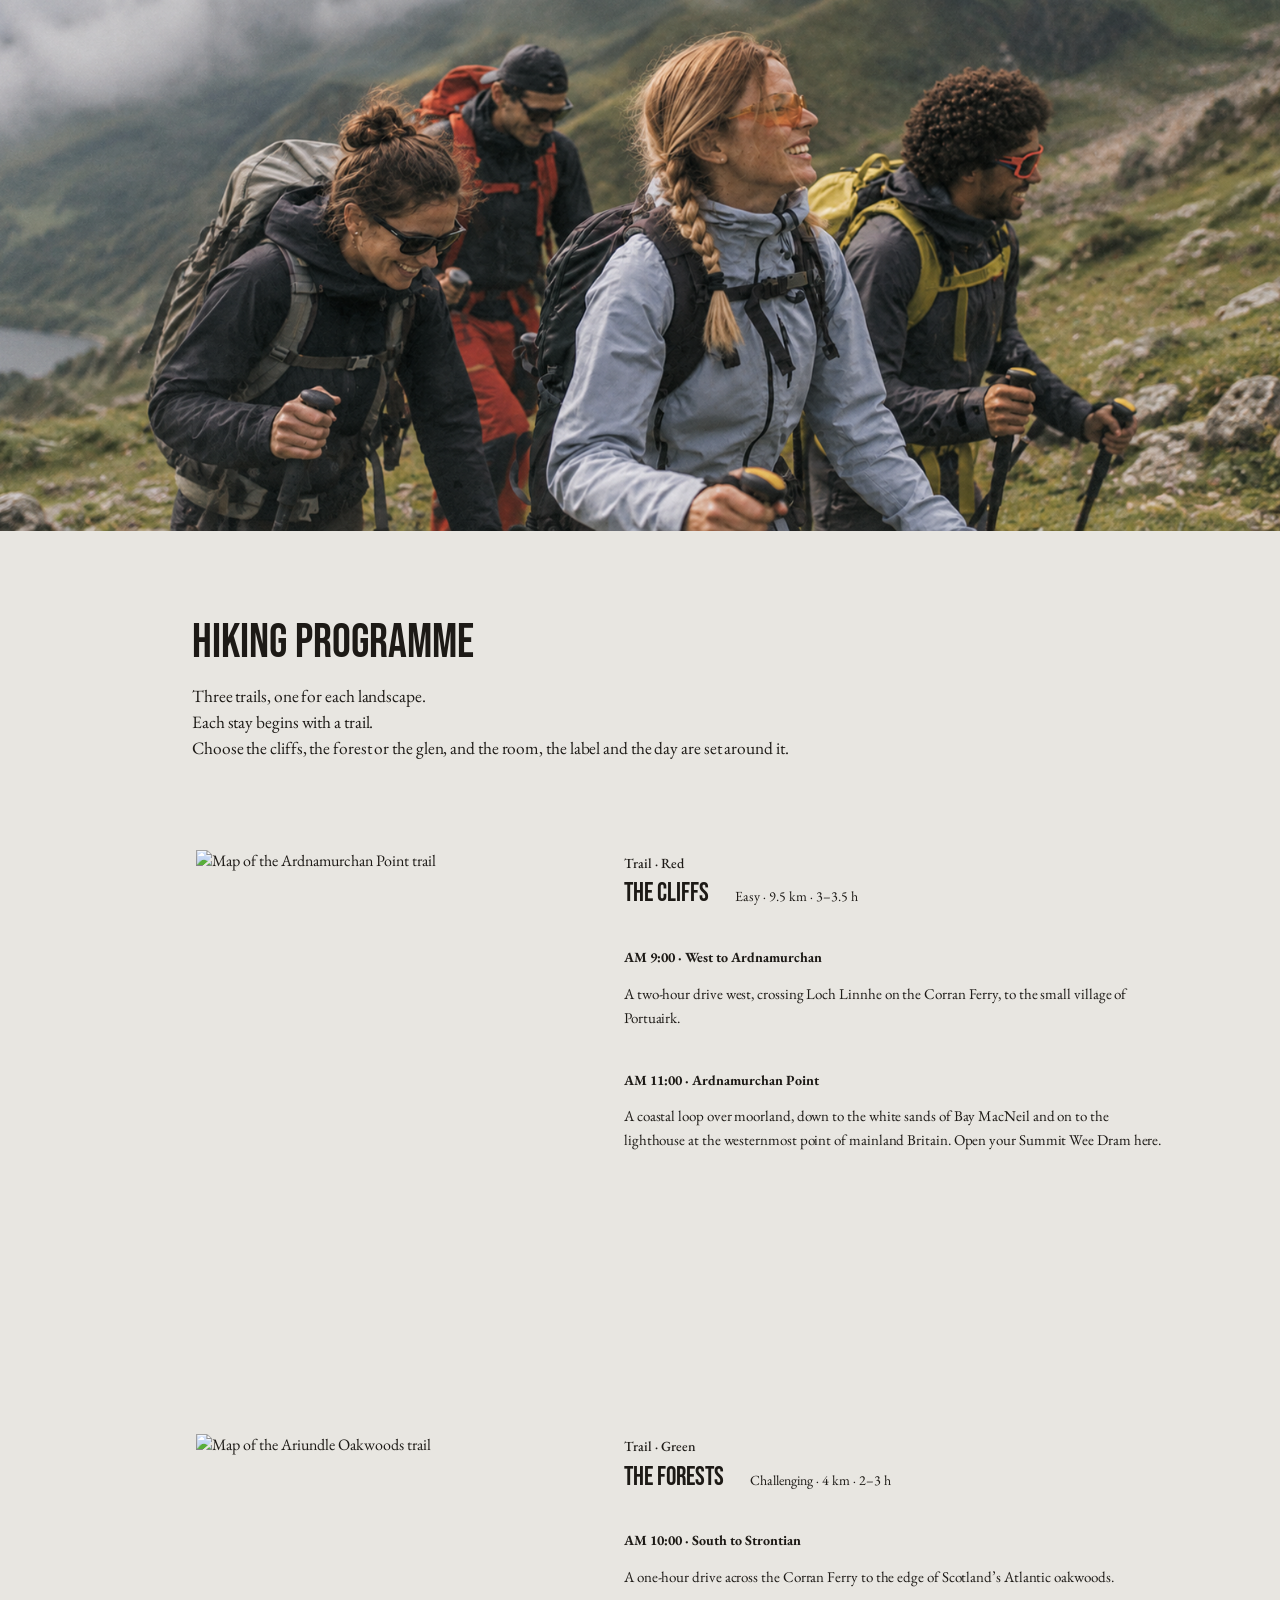
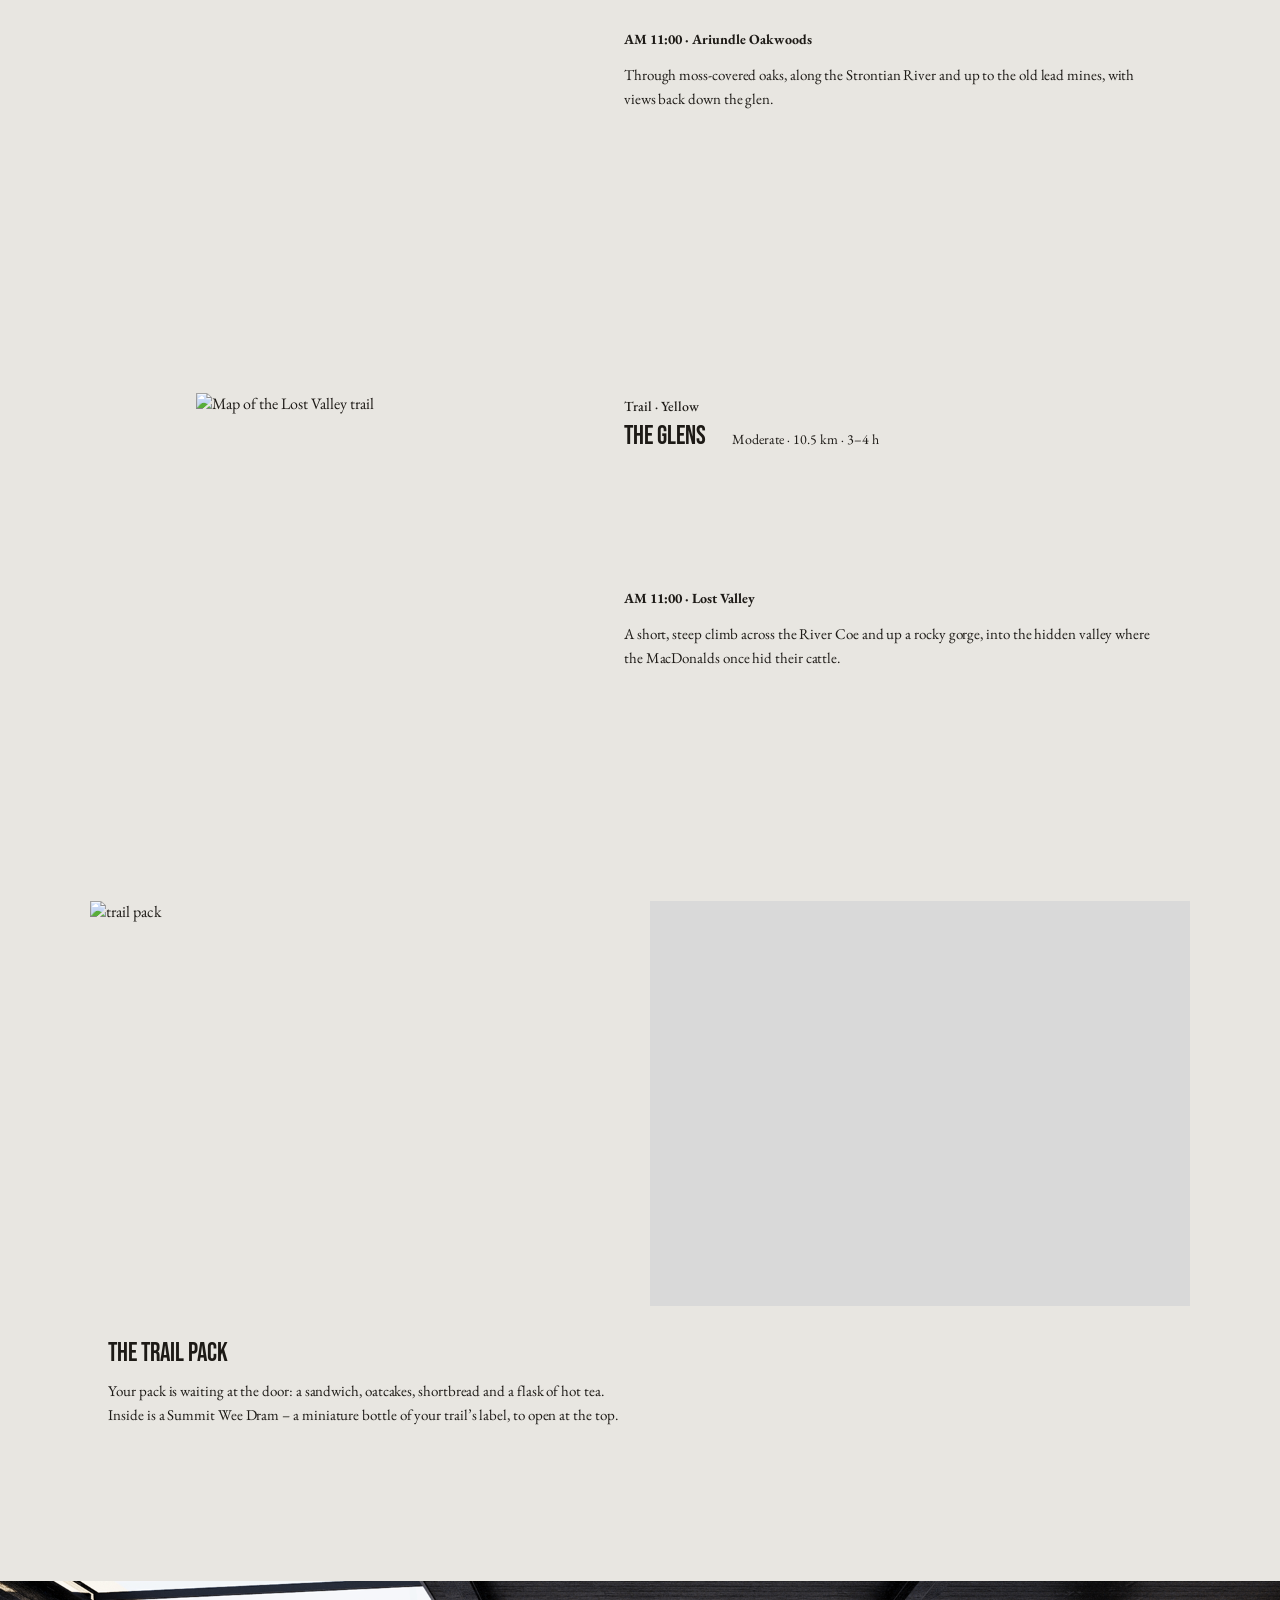
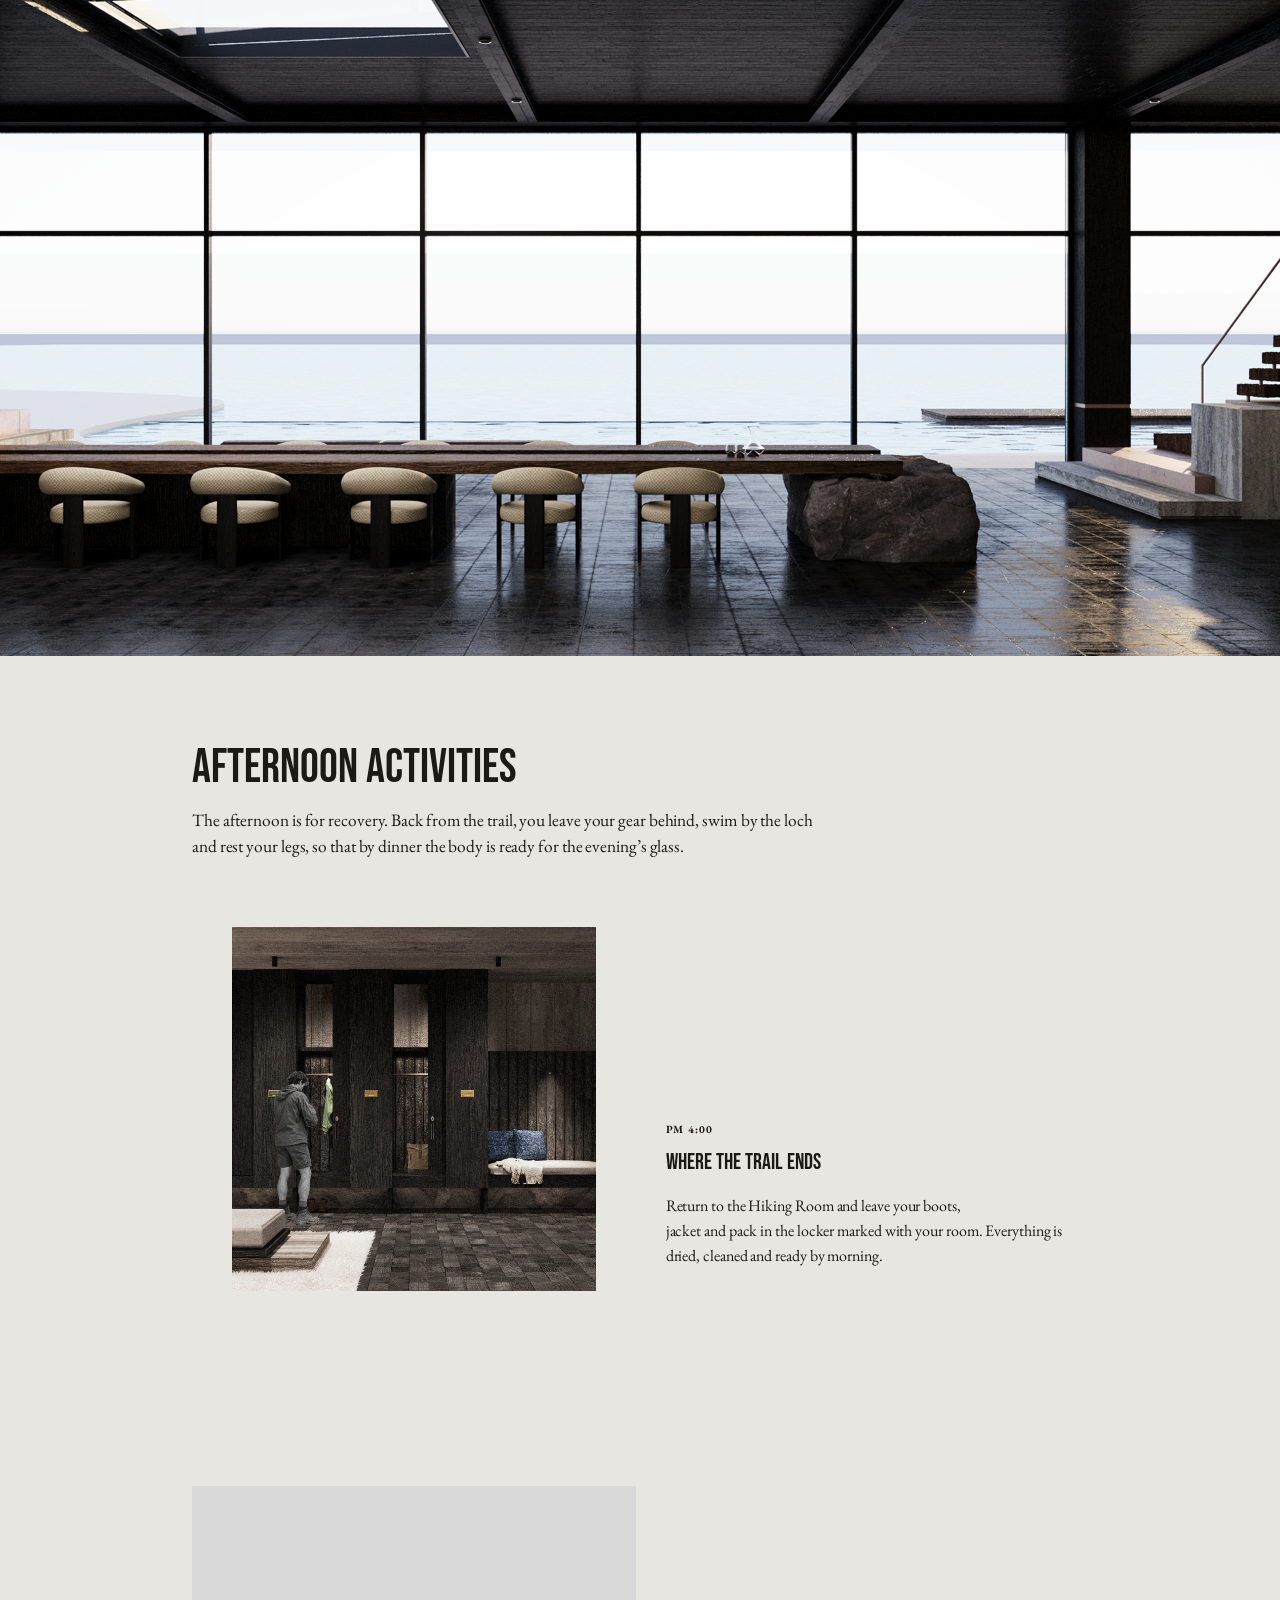
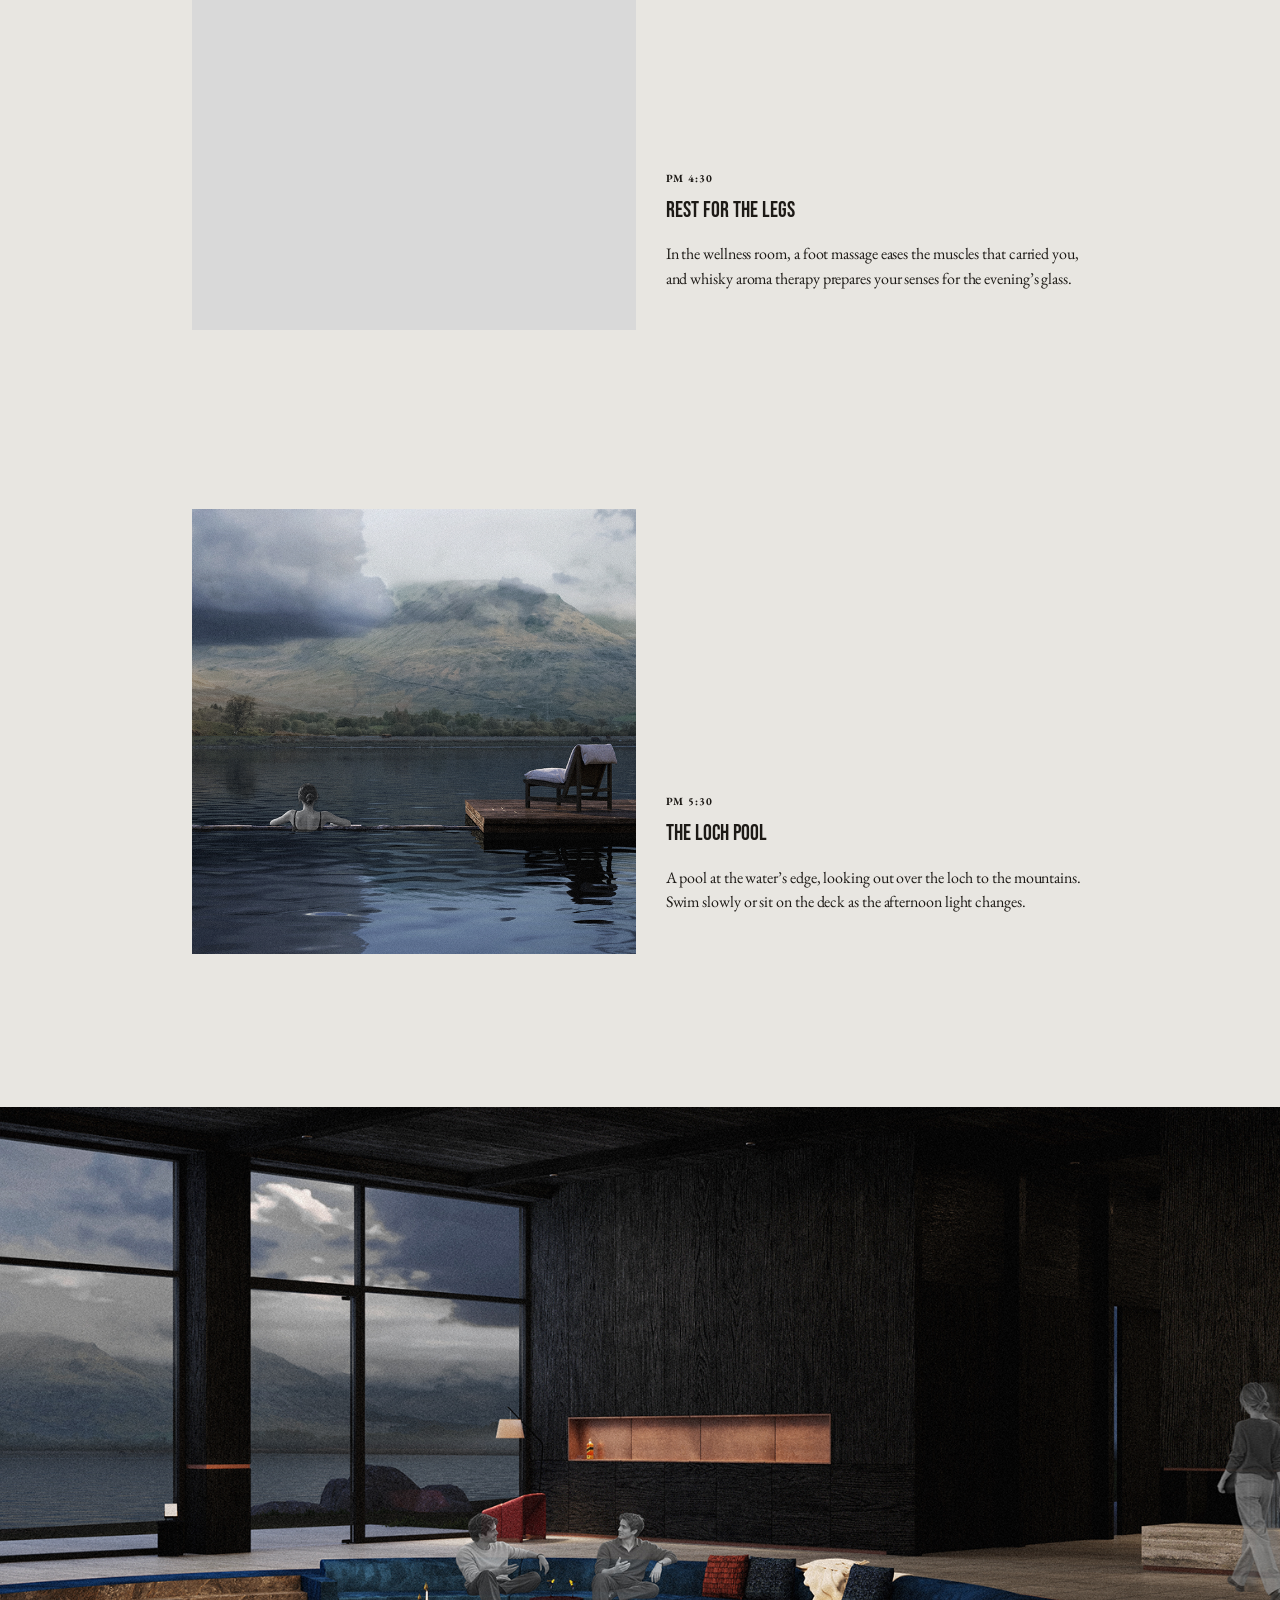
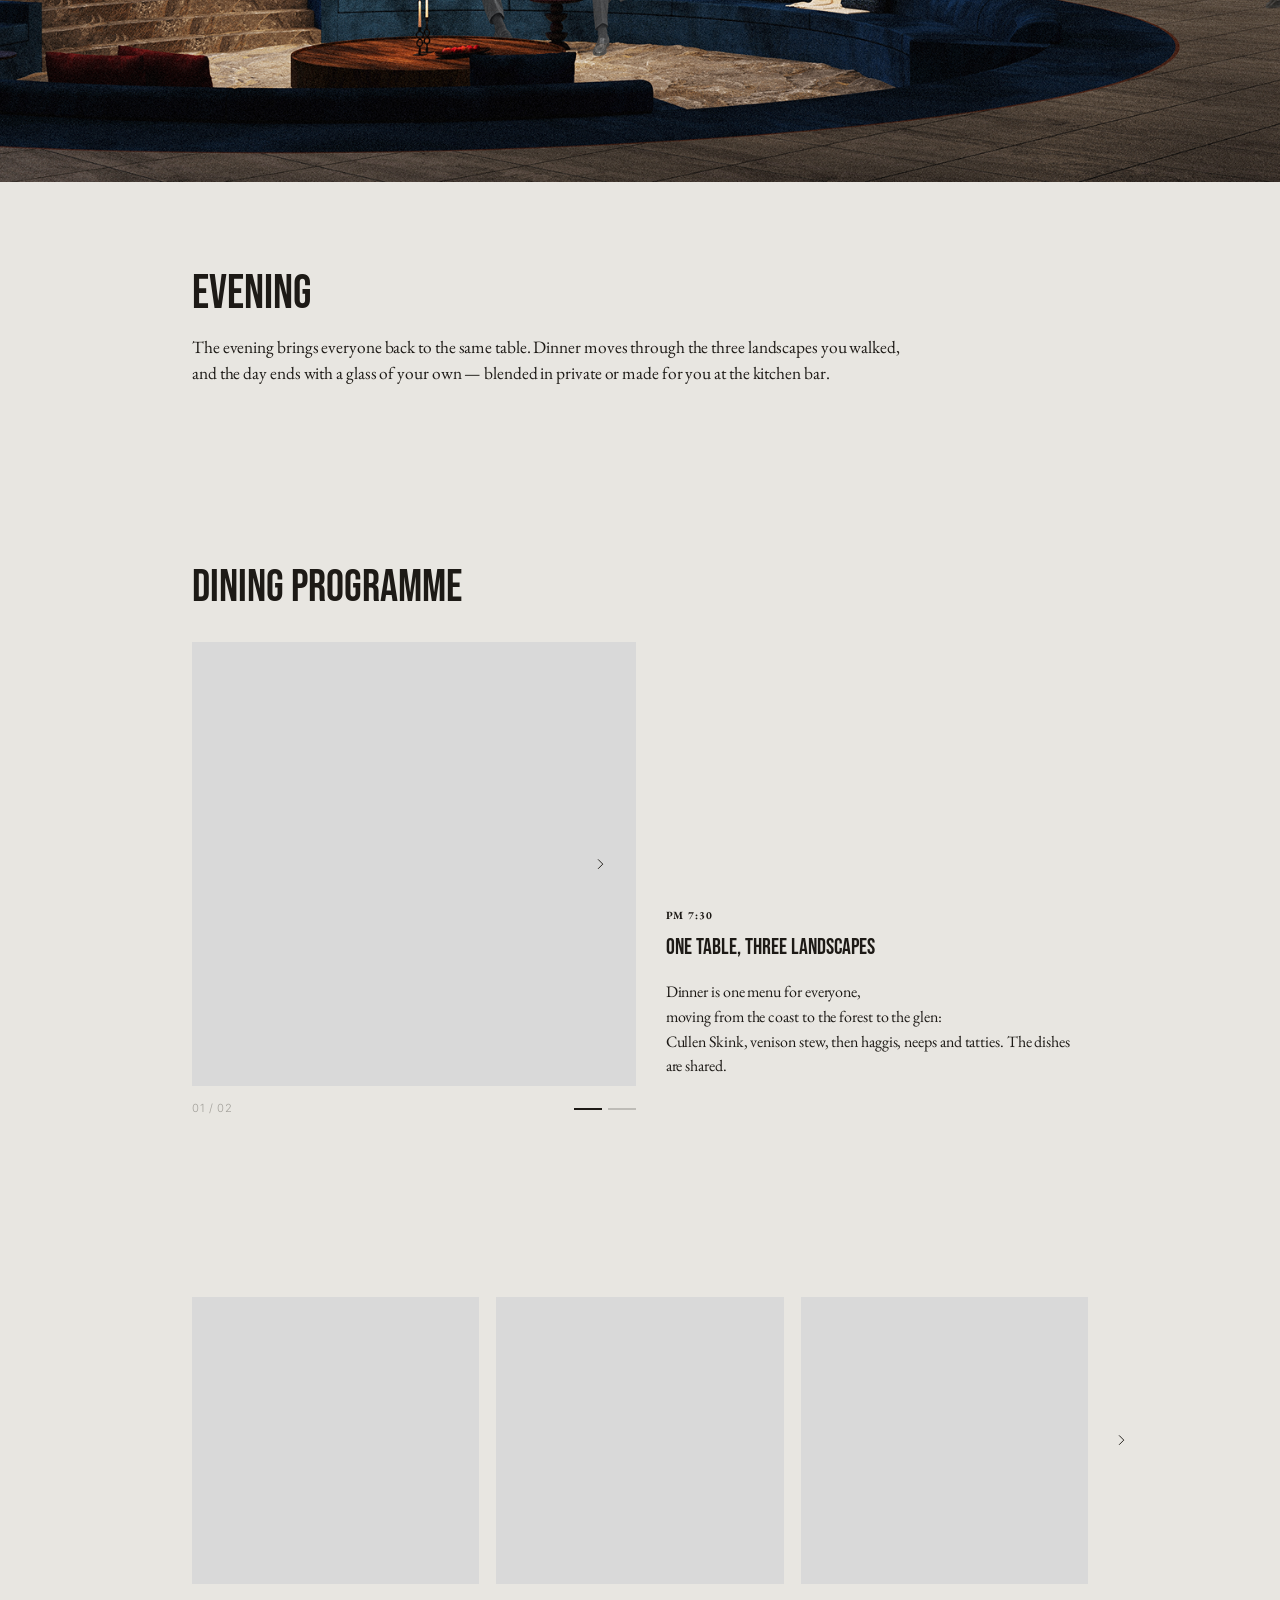
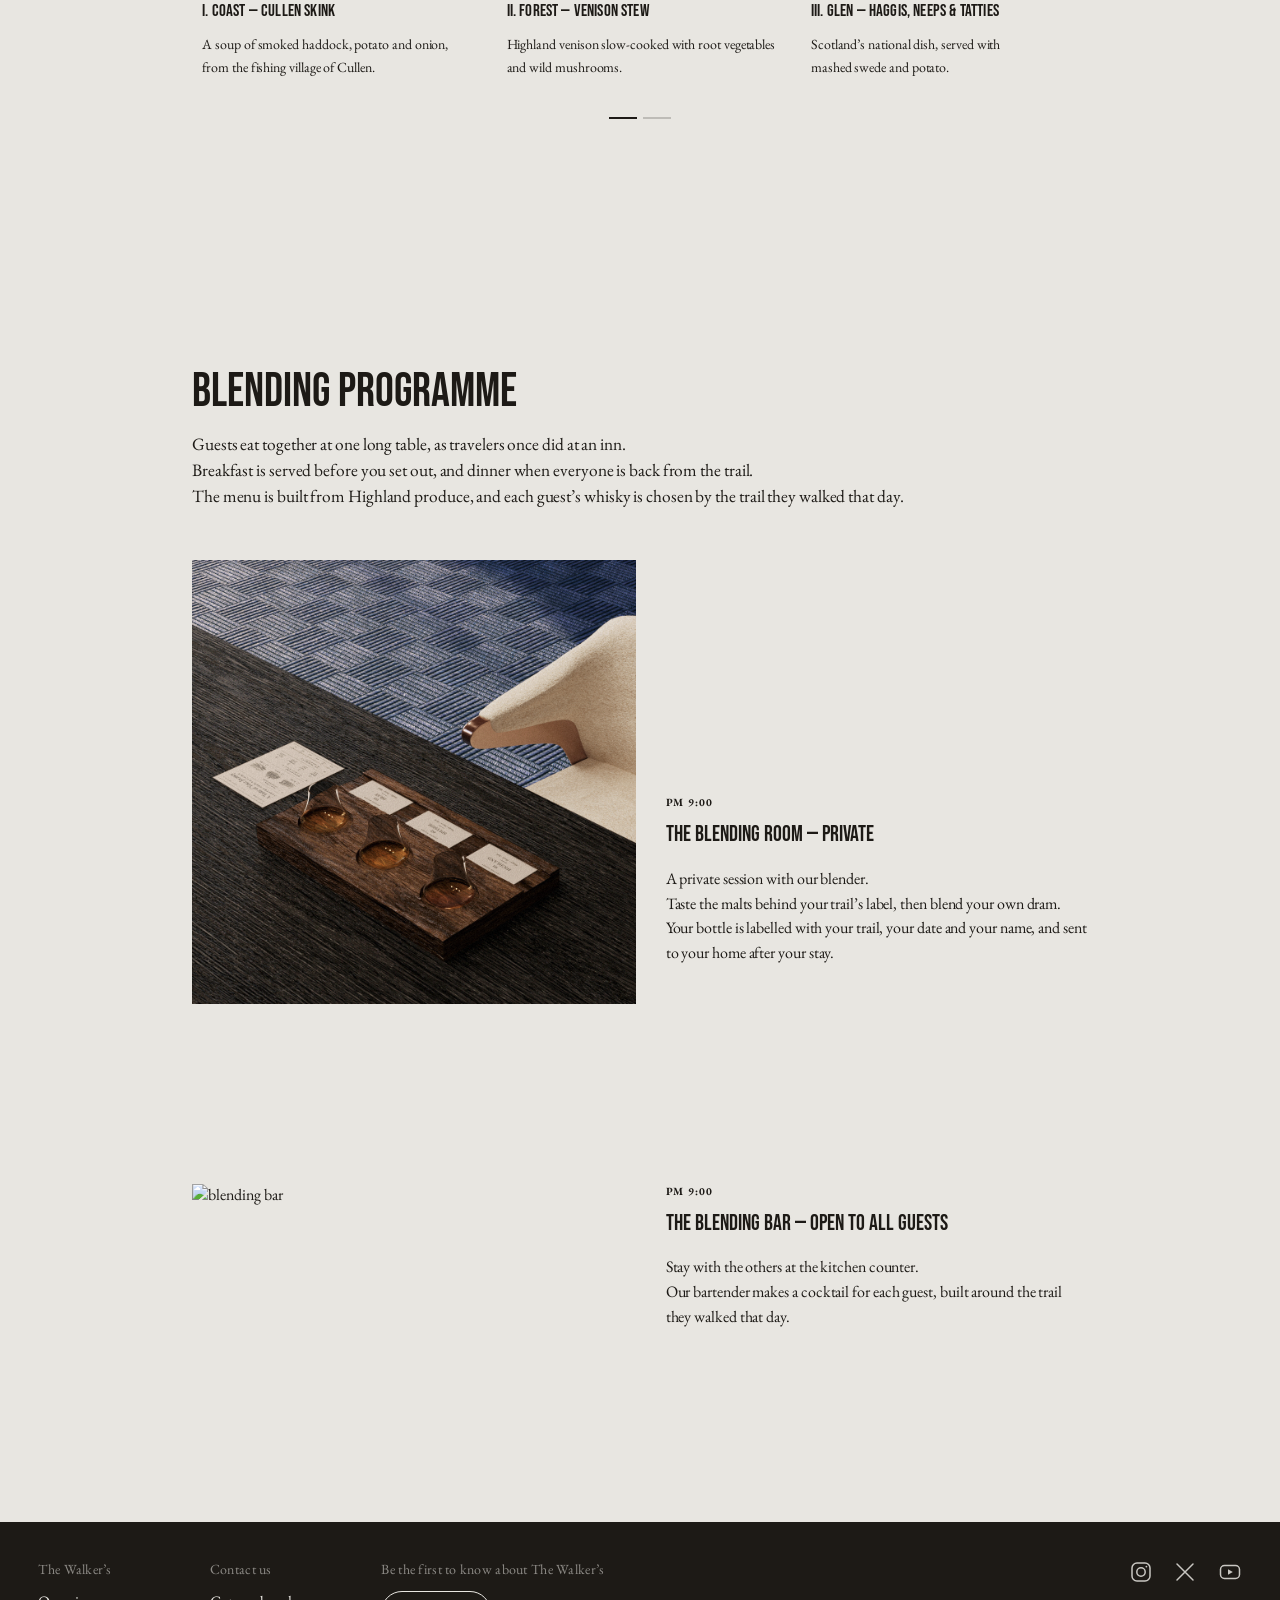
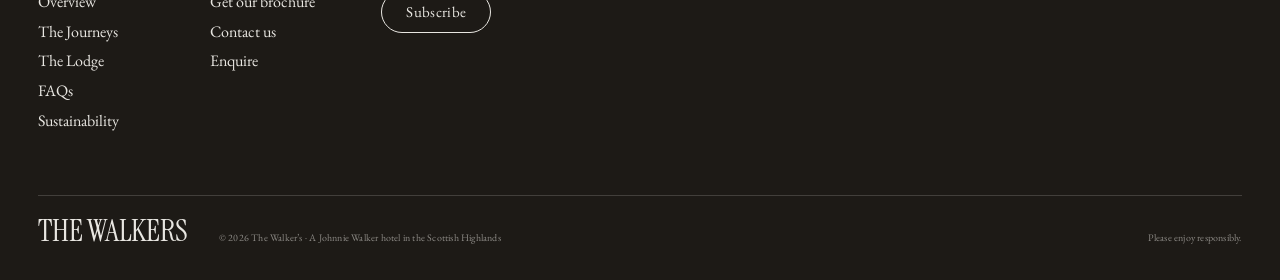
==== commit 3cfd4402: "수정" ====
--- a/journeys.html
+++ b/journeys.html
@@ -88,11 +88,11 @@
                         <div class="carousel-viewport media">
                             <ul class="carousel-track">
                                 <li class="carousel-slide">
-                                    <img src="./sources/theJourney/morning1.jpg" alt="Porridge with caramelised pears"
-                                        loading="lazy">
+                                    <img src="./sources/theJourney/수정/아침1.jpg"
+                                        alt="Porridge with caramelised pears" loading="lazy">
                                 </li>
                                 <li class="carousel-slide">
-                                    <img src="./sources/theJourney/morning2.png"
+                                    <img src="./sources/theJourney/수정/아침2.jpg"
                                         alt="Smoked kippers with crushed potatoes and roast tomatoes" loading="lazy">
                                 </li>
                             </ul>
@@ -155,8 +155,8 @@
             <div class="trails">
                 <article class="trail" id="trail-cliff">
                     <figure class="trail-map reveal-media">
-                        <img src="./sources/theJourney/theCliff.jpg"
-                            alt="Map of the Ardnamurchan Point trail" loading="lazy">
+                        <img src="./sources/theJourney/수정/red.png" alt="Map of the Ardnamurchan Point trail"
+                            loading="lazy">
                     </figure>
                     <div class="trail-text">
                         <p class="trail-label reveal">Trail · Red</p>
@@ -181,8 +181,8 @@
                 </article>
                 <article class="trail" id="trail-forest">
                     <figure class="trail-map reveal-media">
-                        <img src="./sources/theJourney/theForests.jpg"
-                            alt="Map of the Ariundle Oakwoods trail" loading="lazy">
+                        <img src="./sources/theJourney/수정/green.png" alt="Map of the Ariundle Oakwoods trail"
+                            loading="lazy">
                     </figure>
                     <div class="trail-text">
                         <p class="trail-label reveal">Trail · Green</p>
@@ -205,7 +205,7 @@
                 </article>
                 <article class="trail" id="trail-glen">
                     <figure class="trail-map reveal-media">
-                        <img src="./sources/theJourney/theGlens.jpg" alt="Map of the Lost Valley trail"
+                        <img src="./sources/theJourney/수정/yellow.png" alt="Map of the Lost Valley trail"
                             loading="lazy">
                     </figure>
                     <div class="trail-text">
@@ -232,11 +232,11 @@
 
             <div class="trail-pack">
                 <div class="trail-pack-photos">
-                    <img src="./sources/theJourney/trail-pack.png" alt="trail pack" loading="lazy">
+                    <img src="./sources/theJourney/수정/하이킹1.jpg" alt="trail pack" loading="lazy">
                     <!-- rail-pack 이미지 -->
                     </figure>
                     <figure class="media reveal-media" style="--d:.15s">
-                        <img src="./sources/theJourney/hiking.png"
+                        <img src="./sources/theJourney/수정/하이킹.jpg"
                             alt="Hikers raising Johnnie Walker hip flasks at the summit" loading="lazy">
                     </figure>
                 </div>
@@ -263,9 +263,8 @@
             </div>
             <div class="programme-items">
                 <article class="item">
-                    <figure class="media is-pending reveal-media" aria-label="Photo coming soon">
-                        <!-- 사진 준비 중 -->
-                        <!-- WHERE THE TRAIL ENDS 이미지 확인 -->
+                    <figure class="media reveal-media">
+                        <img src="./sources/theJourney/13_hiking room.jpg" alt="Afternoon at the lodge" loading="lazy">
                     </figure>
                     <div class="text">
                         <span class="time reveal"><b>PM 4:00</b></span>
@@ -278,7 +277,7 @@
                 <article class="item">
                     <figure class="media reveal-media" style="margin:0">
                         <!-- 2 -->
-                        <img src="./sources/theJourney/massage.jpg" alt="massage" loading="lazy">
+                        <img src="./sources/theJourney/수정/마사지.jpg" alt="massage" loading="lazy">
                     </figure>
                     <div class="text">
                         <span class="time reveal"><b>PM 4:30</b></span>
@@ -306,7 +305,8 @@
         <section id="evening" class="programme">
             <figure class="media programme-cover reveal-media" style="margin:0">
                 <!-- 저녁 대표 이미지 -->
-                <img src="./sources/theJourney/evening.png" alt="Evening at the long table" loading="lazy">
+                <img src="./sources/theLodge/lobby/04_lobby evening 2_보정2 1.png" alt="Evening at the long table"
+                    loading="lazy">
             </figure>
             <div class="programme-intro">
                 <h2 class="reveal">Evening</h2>
@@ -317,35 +317,17 @@
             </div>
             <div class="programme-items">
                 <h2 class="subtitle">Dining Programme</h2>
-                <!--
-                <article class="item">
-                    <figure class="media reveal-media" style="margin:0">
-                        
-                        <img src="./sources/theJourney/dinner-ingredient1.png" alt="Dinner served at the long table"
-                            loading="lazy">
-                    </figure>
-                    <div class="text">
-                        <span class="time reveal">PM 7:30</span>
-                        <h3 class="reveal" style="--d:.1s">One Table, Three Landscapes</h3>
-                        <p class="reveal" style="--d:.2s">Dinner is one menu for everyone,<br>
-                            moving from the coast to the forest to the glen: Cullen Skink, venison stew, then haggis,
-                            neeps and tatties.<br>
-                            The dishes are shared.</p>
-                    </div>
-                    
-                </article>
-                -->
                 <article class="item">
                     <div class="carousel reveal-media" data-carousel aria-roledescription="carousel"
                         aria-label="ingredients">
                         <div class="carousel-viewport media">
                             <ul class="carousel-track">
                                 <li class="carousel-slide">
-                                    <img src="./sources/theJourney/dinner-ingredient1.png"
-                                        alt="Porridge with caramelised pears" loading="lazy">
+                                    <img src="./sources/theJourney/수정/재료.jpg" alt="Porridge with caramelised pears"
+                                        loading="lazy">
                                 </li>
                                 <li class="carousel-slide">
-                                    <img src="./sources/theJourney/dinner-재료.png"
+                                    <img src="./sources/theJourney/수정/재료2.jpg"
                                         alt="Smoked kippers with crushed potatoes and roast tomatoes" loading="lazy">
                                 </li>
                             </ul>
@@ -382,7 +364,7 @@
                         <ul class="carousel-track">
                             <li class="carousel-slide course" data-title="I. Coast — Cullen Skink">
                                 <div data-arrow-anchor class="media course-media"><img
-                                        src="./sources/theJourney/dinner1.png"
+                                        src="./sources/theJourney/수정/디너1.jpg"
                                         alt="Cullen Skink, a creamy smoked haddock soup" loading="lazy"></div>
                                 <h4>I. Coast — Cullen Skink</h4>
                                 <p>A soup of smoked haddock, potato and onion,<br>from the fishing village of
@@ -391,21 +373,21 @@
                             </li>
                             <li class="carousel-slide course" data-title="II. Forest — Venison Stew">
                                 <div data-arrow-anchor class="media course-media"><img
-                                        src="./sources/theJourney/dinner2.png" alt="Venison stew with jus poured over"
-                                        loading="lazy"></div>
+                                        src="./sources/theJourney/수정/디너2.jpg"
+                                        alt="Venison stew with jus poured over" loading="lazy"></div>
                                 <h4>II. Forest — Venison Stew</h4>
                                 <p>Highland venison slow-cooked with root vegetables<br>and wild mushrooms.</p>
                             </li>
                             <li class="carousel-slide course" data-title="III. Glen — Haggis, Neeps & Tatties">
                                 <div data-arrow-anchor class="media course-media"><img
-                                        src="./sources/theJourney/dinner3.png" alt="Haggis with neeps and tatties"
+                                        src="./sources/theJourney/수정/디너3.jpg" alt="Haggis with neeps and tatties"
                                         loading="lazy"></div>
                                 <h4>III. Glen — Haggis, Neeps &amp; Tatties</h4>
                                 <p>Scotland’s national dish, served with<br>mashed swede and potato.</p>
                             </li>
                             <li class="carousel-slide course" data-title="Dessert — Cranachan">
                                 <div data-arrow-anchor class="media course-media"><img
-                                        src="./sources/theJourney/dinner-dessert.png" alt="dessert" loading="lazy">
+                                        src="./sources/theJourney/수정/디저트.jpg" alt="dessert" loading="lazy">
                                 </div>
                                 <h4>Dessert — Cranachan</h4>
                                 <p>Toasted oats, Scottish raspberries, heather honey<br>and whipped cream, finished
@@ -433,11 +415,6 @@
 
         <!-- 5. Blending -->
         <section id="blending" class="programme">
-            <figure class="media programme-cover reveal-media" style="margin:0">
-                <!-- 블렌딩 바 대표 이미지 -->
-                <img src="./sources/theLodge/dining/06_kitchen 1.jpg" alt="The blending bar with a view of the loch"
-                    loading="lazy">
-            </figure>
             <div class="programme-intro">
                 <h2 class="reveal">Blending Programme</h2>
                 <p class="reveal" style="--d:.15s">Guests eat together at one long table, as travelers once did at an
@@ -463,7 +440,7 @@
                     </div>
                 </article>
                 <article class="item">
-                    <img src="./sources/theJourney/blending bar.png" alt="blending bar" loading="lazy">
+                    <img src="./sources/theJourney/수정/blending-thJ.png" alt="blending bar" loading="lazy">
                     </figure>
                     <div class="text">
                         <span class="time reveal"><b>PM 9:00</b></span>
@@ -473,14 +450,6 @@
                         </p>
                     </div>
                 </article>
-            </div>
-            <div class="programme-extra">
-                <figure class="media is-pending reveal-media" aria-label="Photo coming soon">
-                    <!-- MOCK: 위스키 패키지 이미지 (제작 예정) -->
-                </figure>
-                <figure class="media is-pending reveal-media" aria-label="Photo coming soon">
-                    <!-- MOCK: 위스키 패키지 이미지 (제작 예정) -->
-                </figure>
             </div>
         </section>
     </main>
@@ -573,9 +542,11 @@
                     const dot = document.createElement('button');
                     dot.type = 'button';
                     dot.className = 'carousel-dot';
+                    // 슬라이드에 이름(data-title)이 없으면 번호만
+                    const name = slides[i].dataset.title;
                     dot.setAttribute('aria-label', perView === 1
-                        ? `Photo ${i + 1}: ${slides[i].dataset.title}`
-                        : `Show from ${slides[i].dataset.title}`);
+                        ? (name ? `Photo ${i + 1}: ${name}` : `Photo ${i + 1}`)
+                        : (name ? `Show from ${name}` : `Show from item ${i + 1}`));
                     dot.addEventListener('click', () => go(i));
                     dotsWrap.appendChild(dot);
                     return dot;
@@ -605,7 +576,7 @@
                     root.style.setProperty('--arrow-top', `${a.top - root.getBoundingClientRect().top + a.height / 2}px`);
                 }
                 if (no) no.textContent = `${pad(index + 1)} / ${pad(slides.length)}`;
-                if (title) title.textContent = slides[index].dataset.title;
+                if (title) title.textContent = slides[index].dataset.title || '';
             }
 
             prev.addEventListener('click', () => go(index - 1));
--- a/index.css
+++ b/index.css
@@ -99,7 +99,8 @@
     transition: background-color .4s var(--ease), height .45s var(--ease);
 }
 
-body[data-section="hero"] .site-header {
+body[data-section="hero"] .site-header,
+body[data-section="closing"] .site-header {
     background: transparent;
 }
 
@@ -542,11 +543,11 @@
     transform: none;
 }
 
-.closing.is-visible .word:nth-child(2) {
+.closing.is-visible .word:nth-of-type(2) {
     transition-delay: .4s;
 }
 
-.closing.is-visible .word:nth-child(3) {
+.closing.is-visible .word:nth-of-type(3) {
     transition-delay: .8s;
 }
 
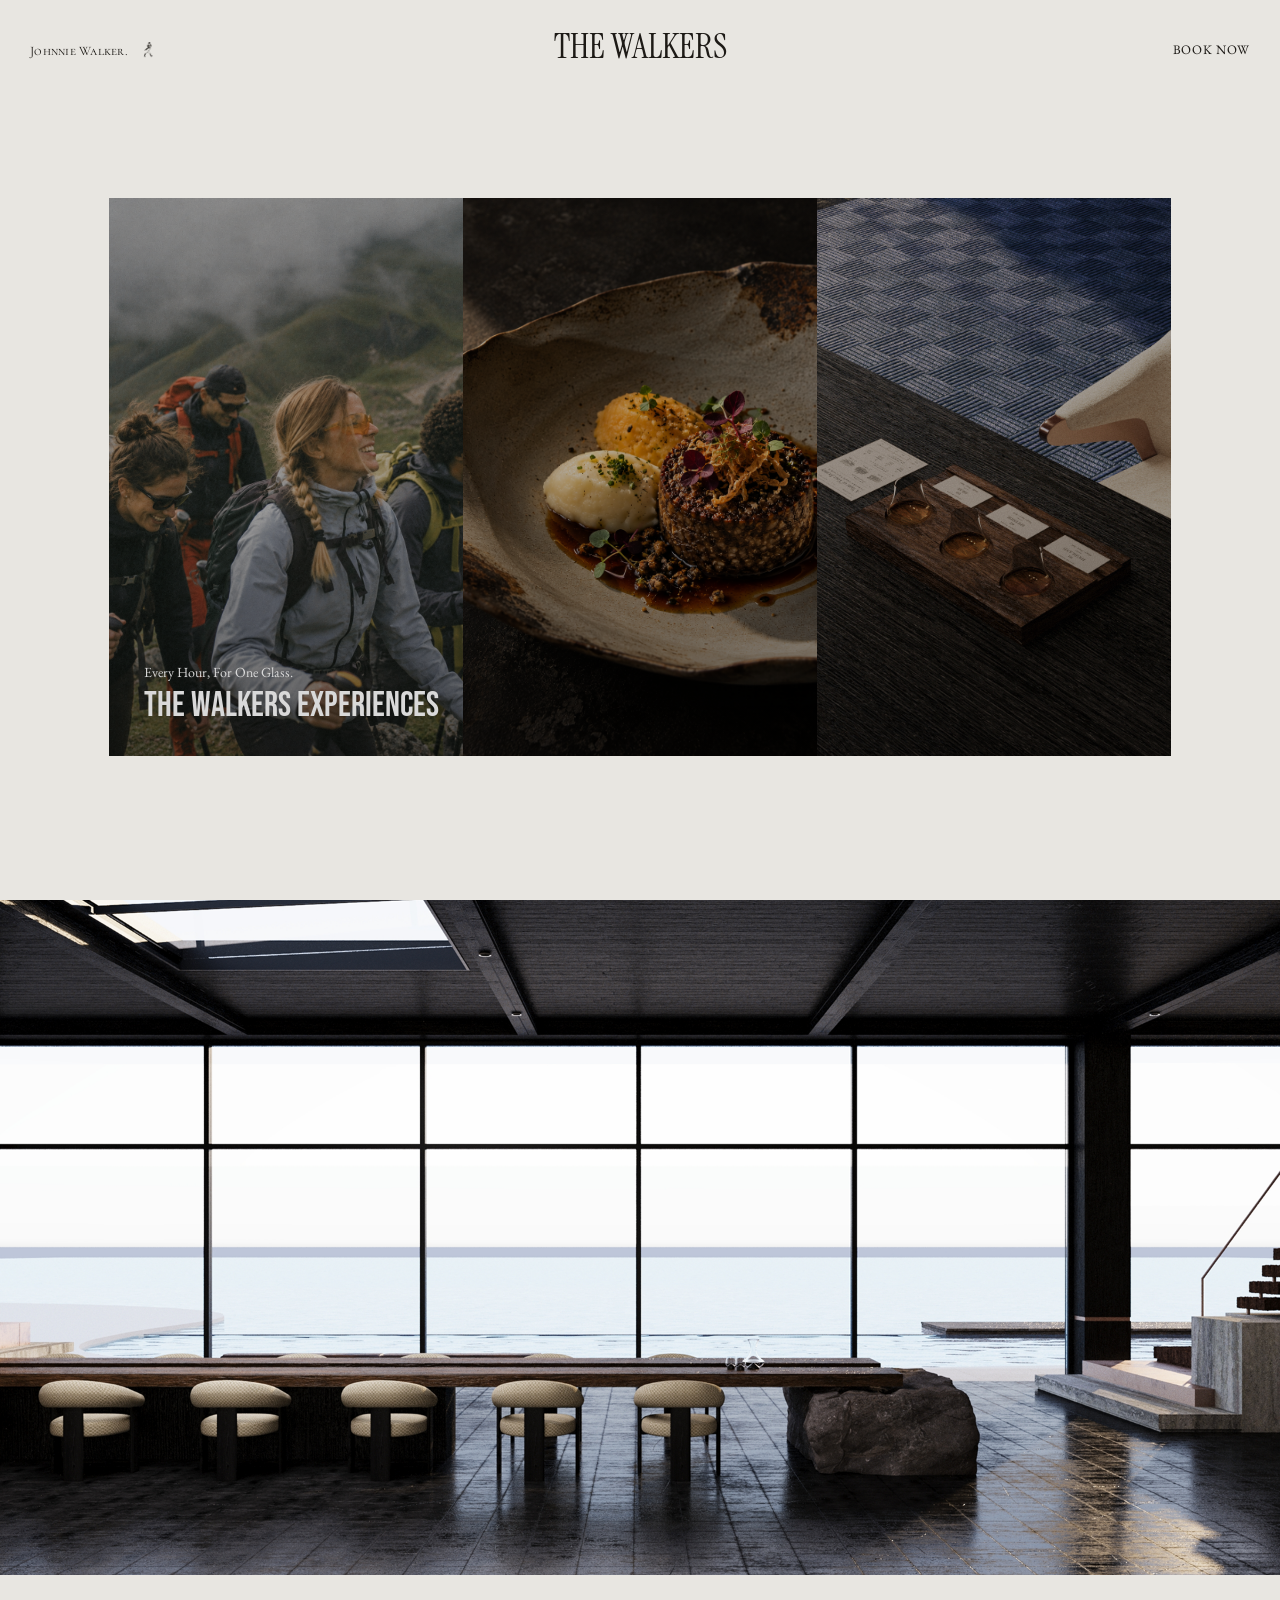
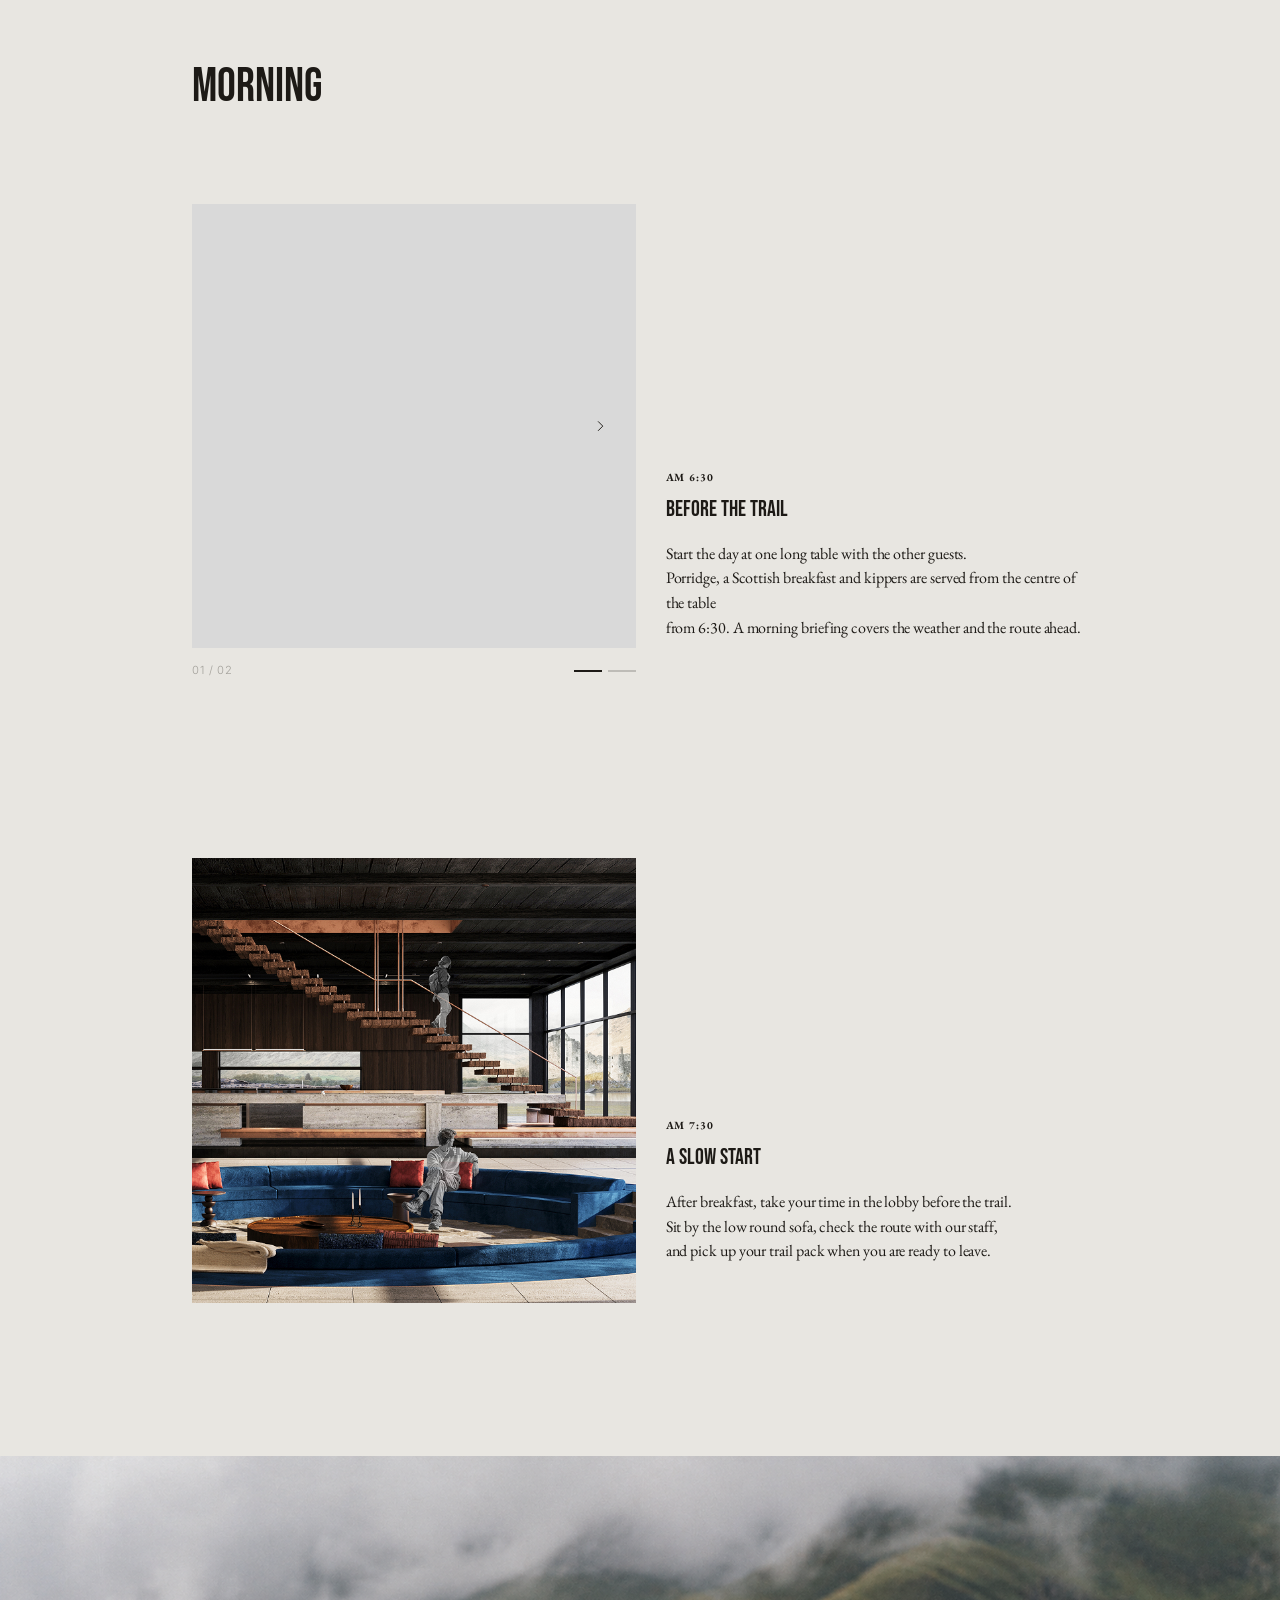
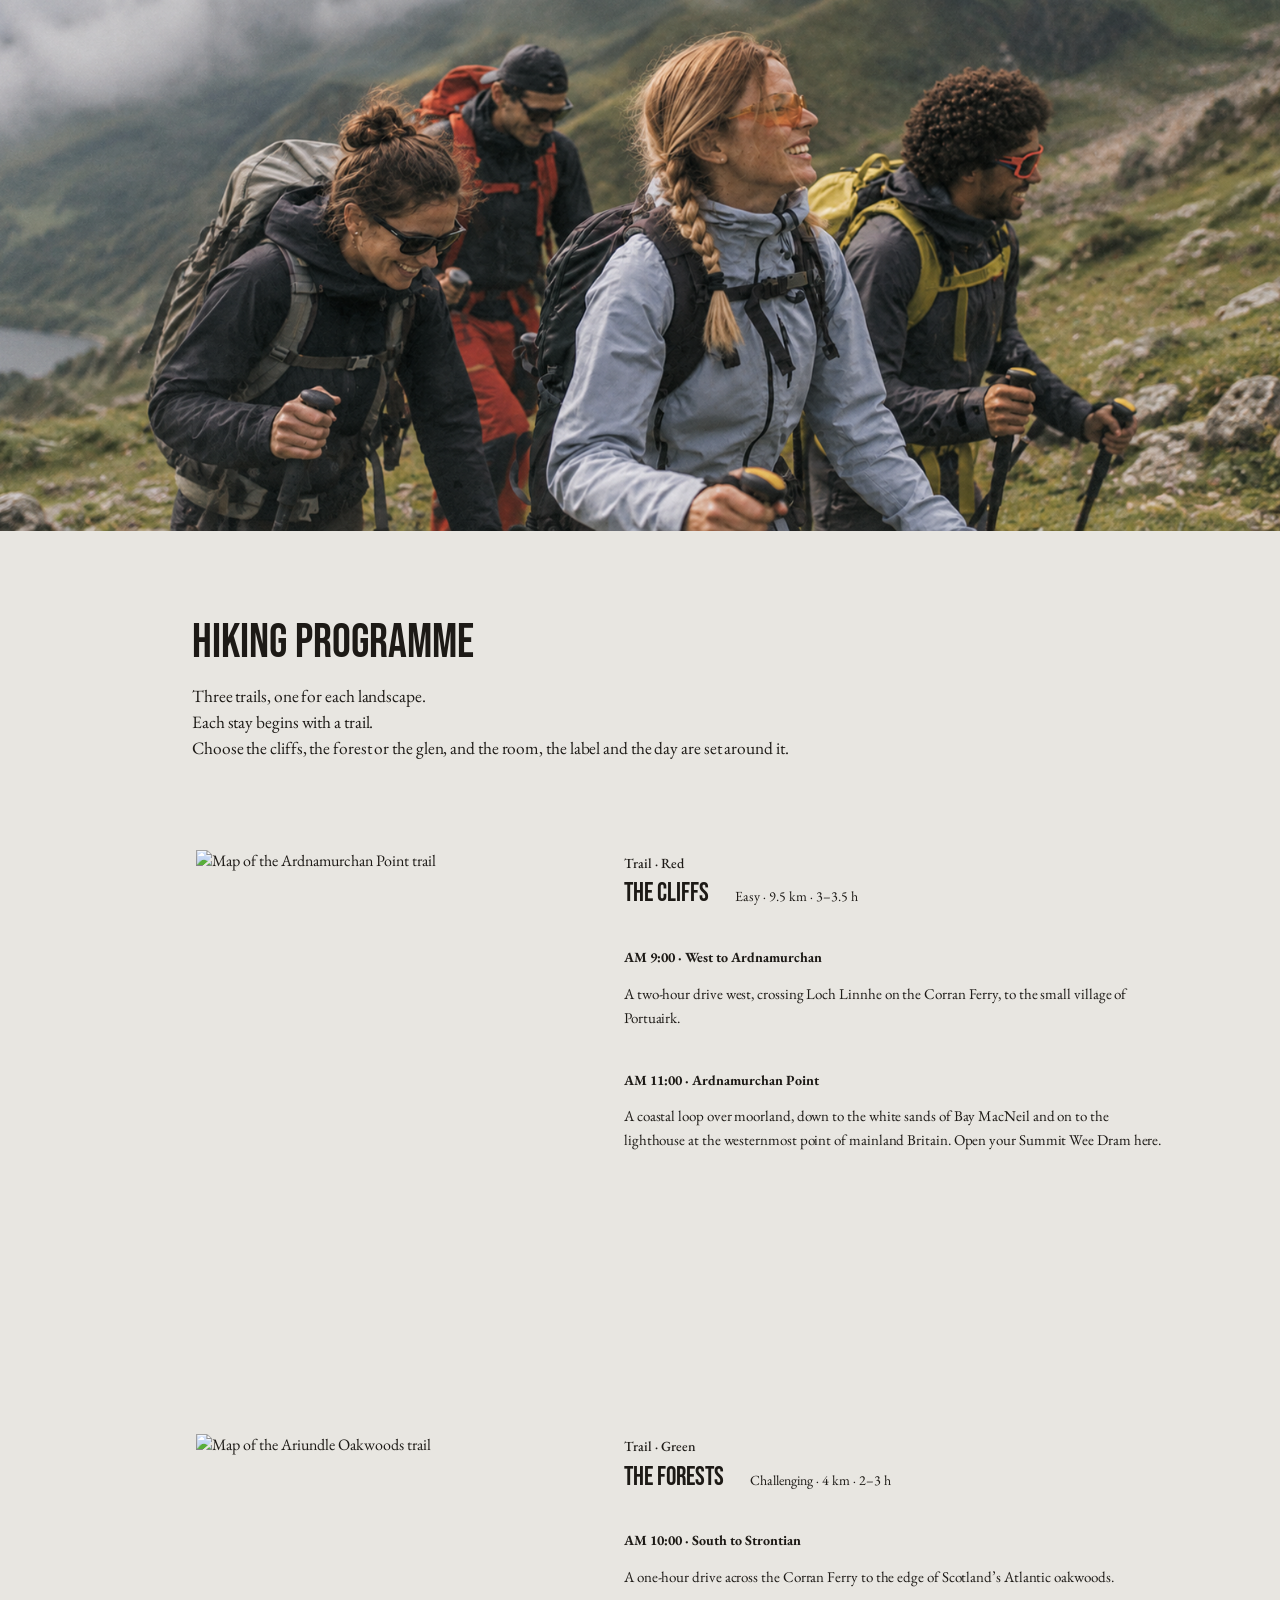
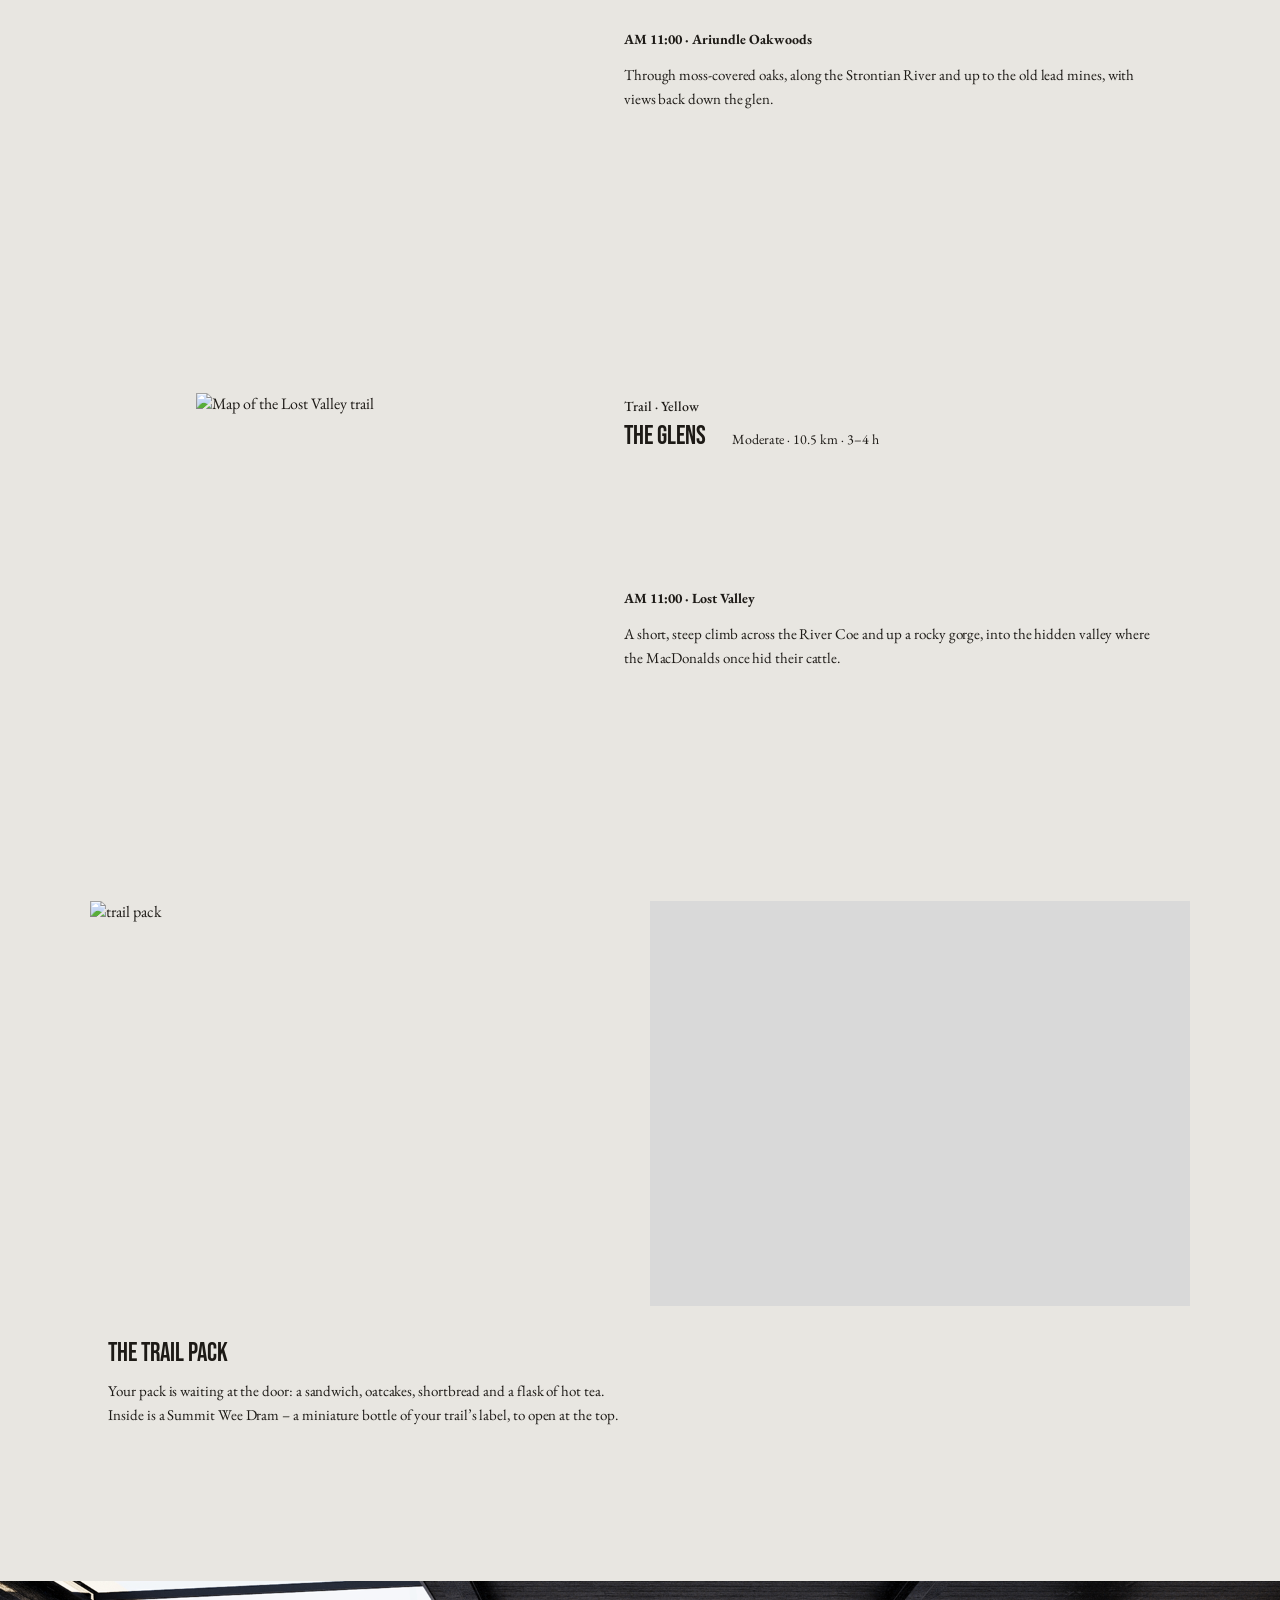
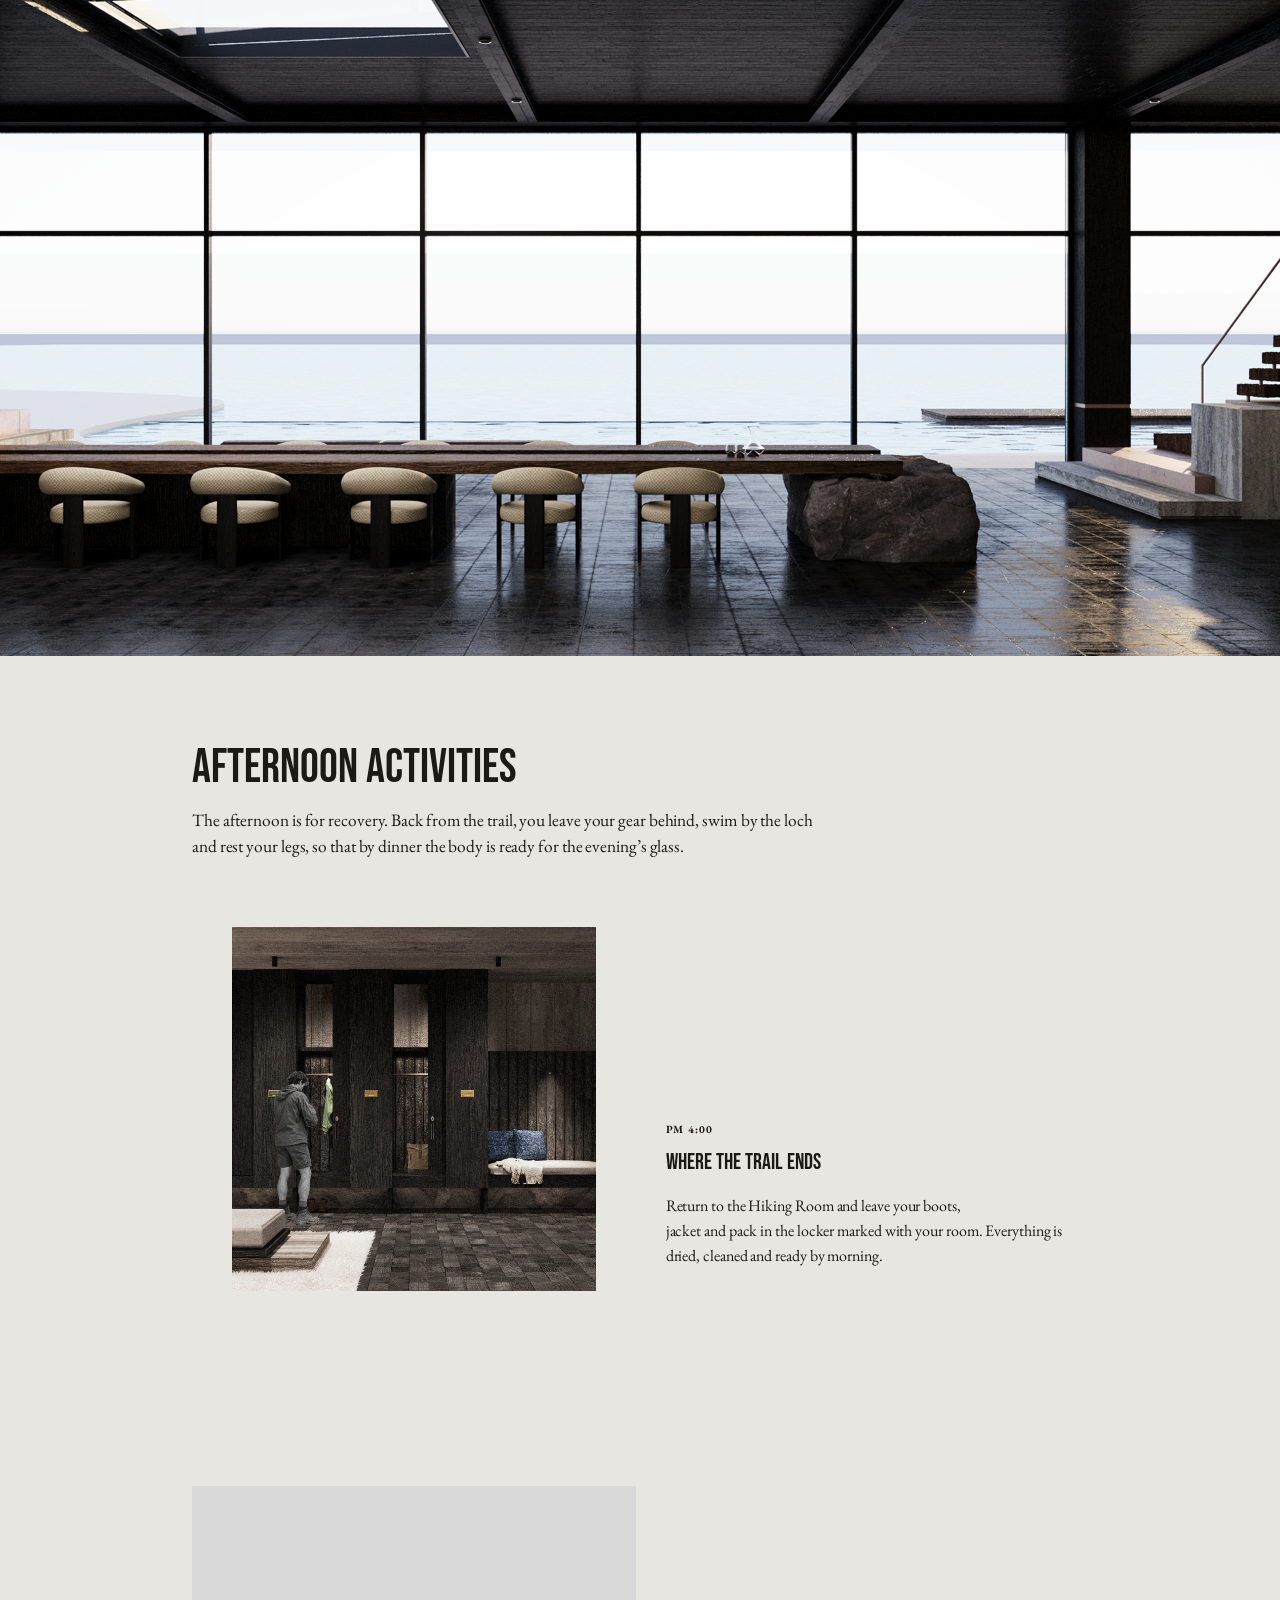
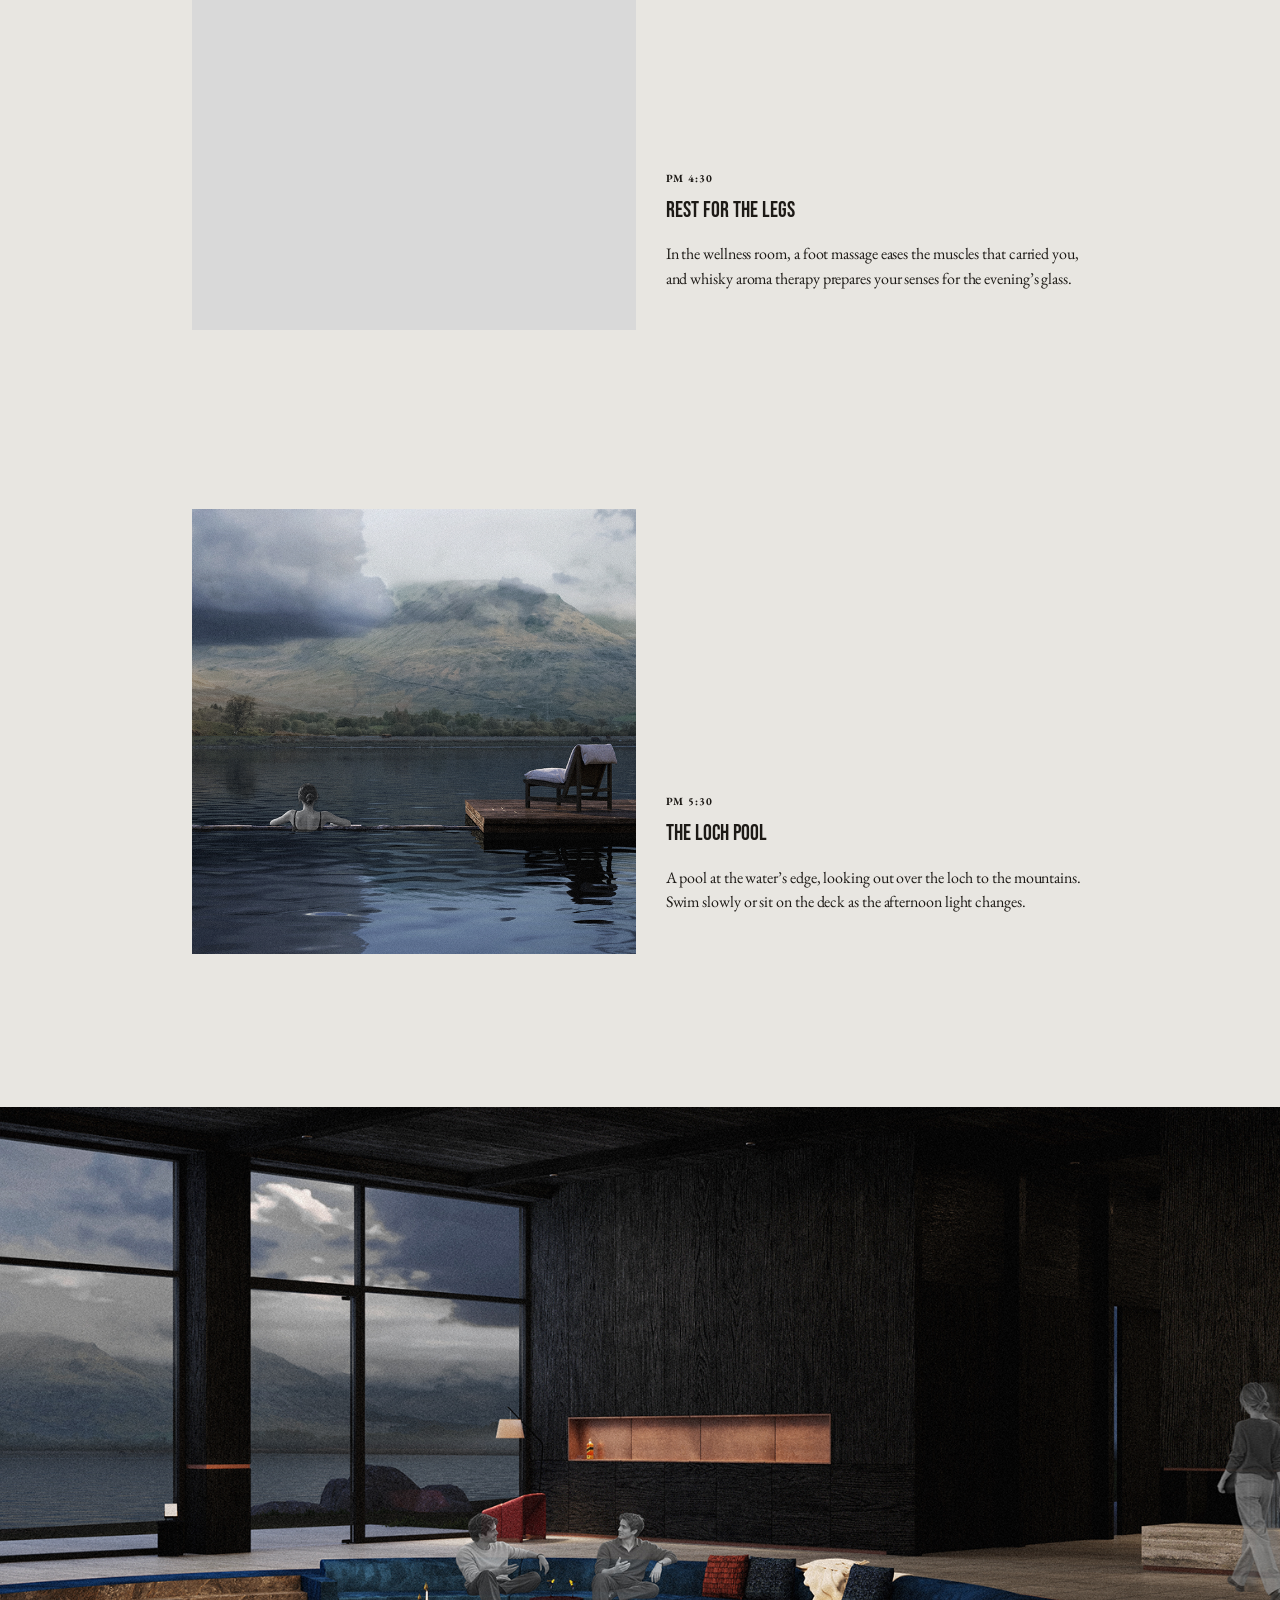
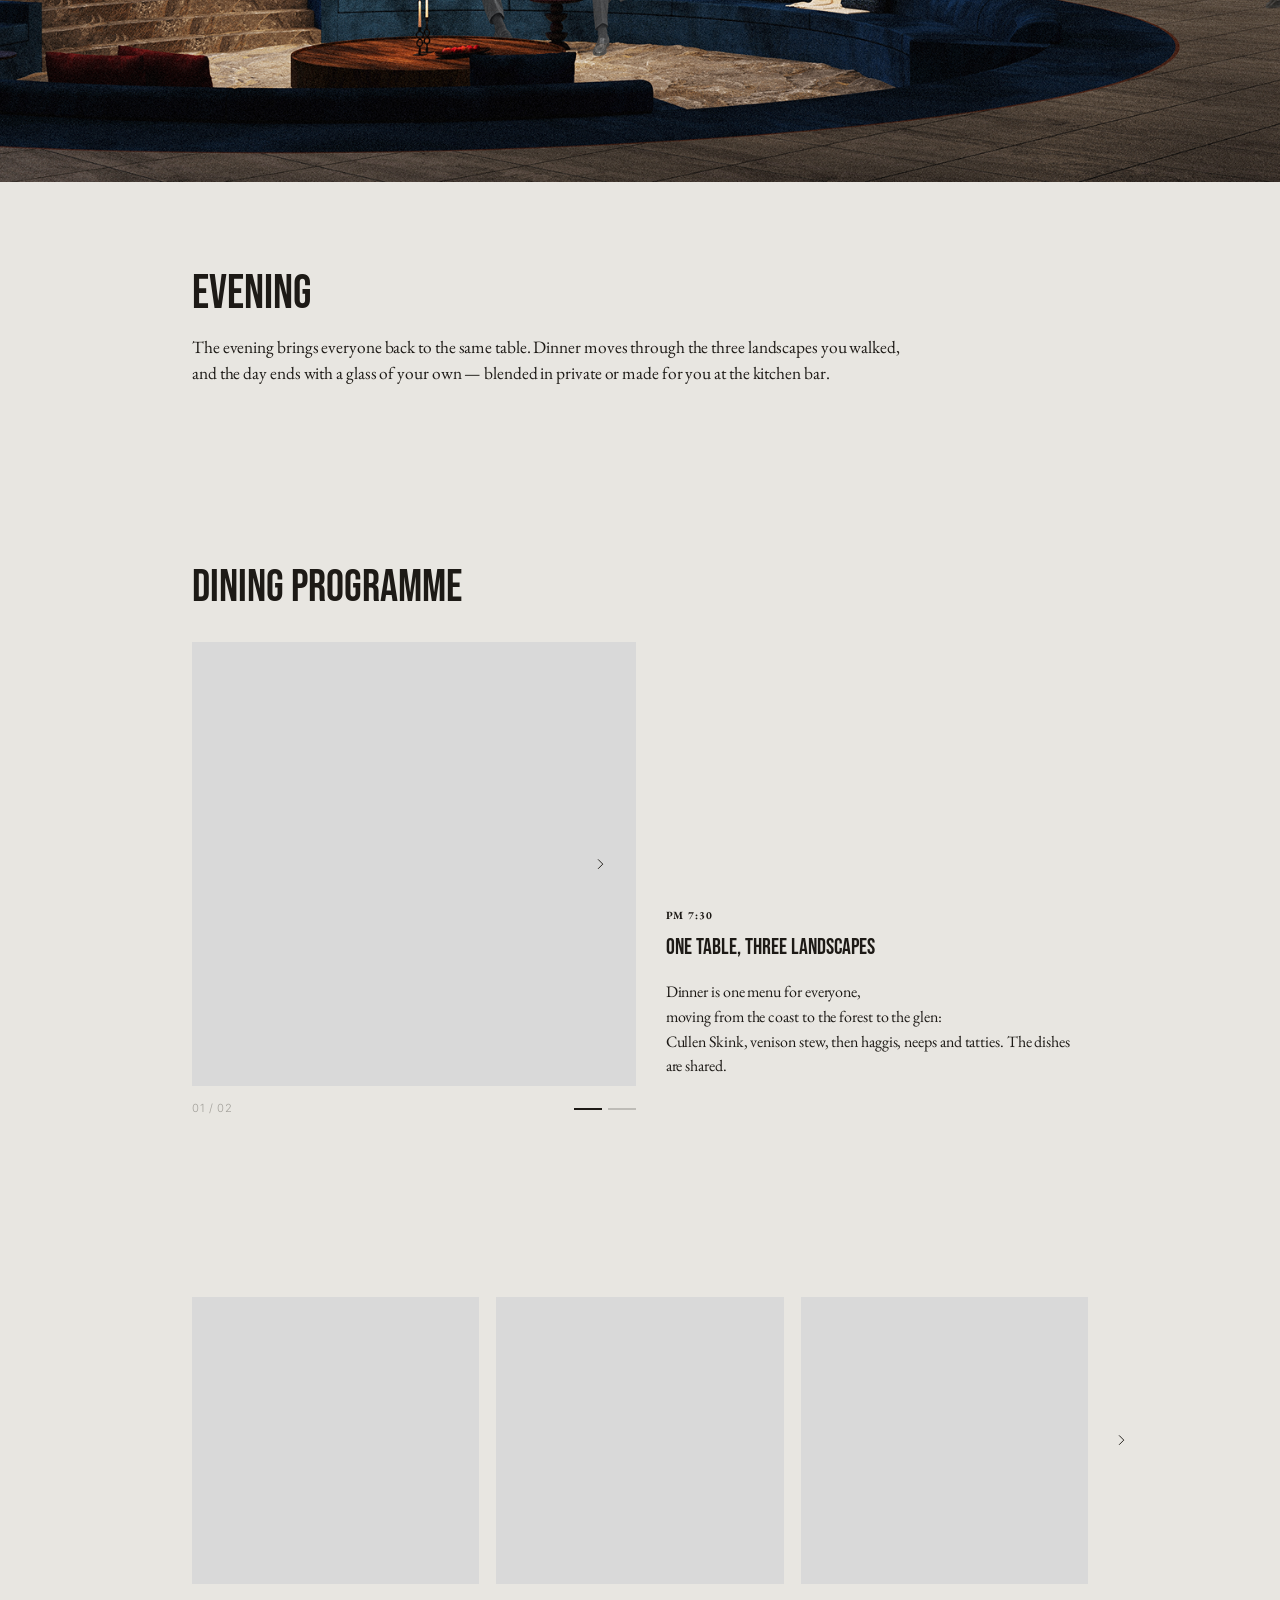
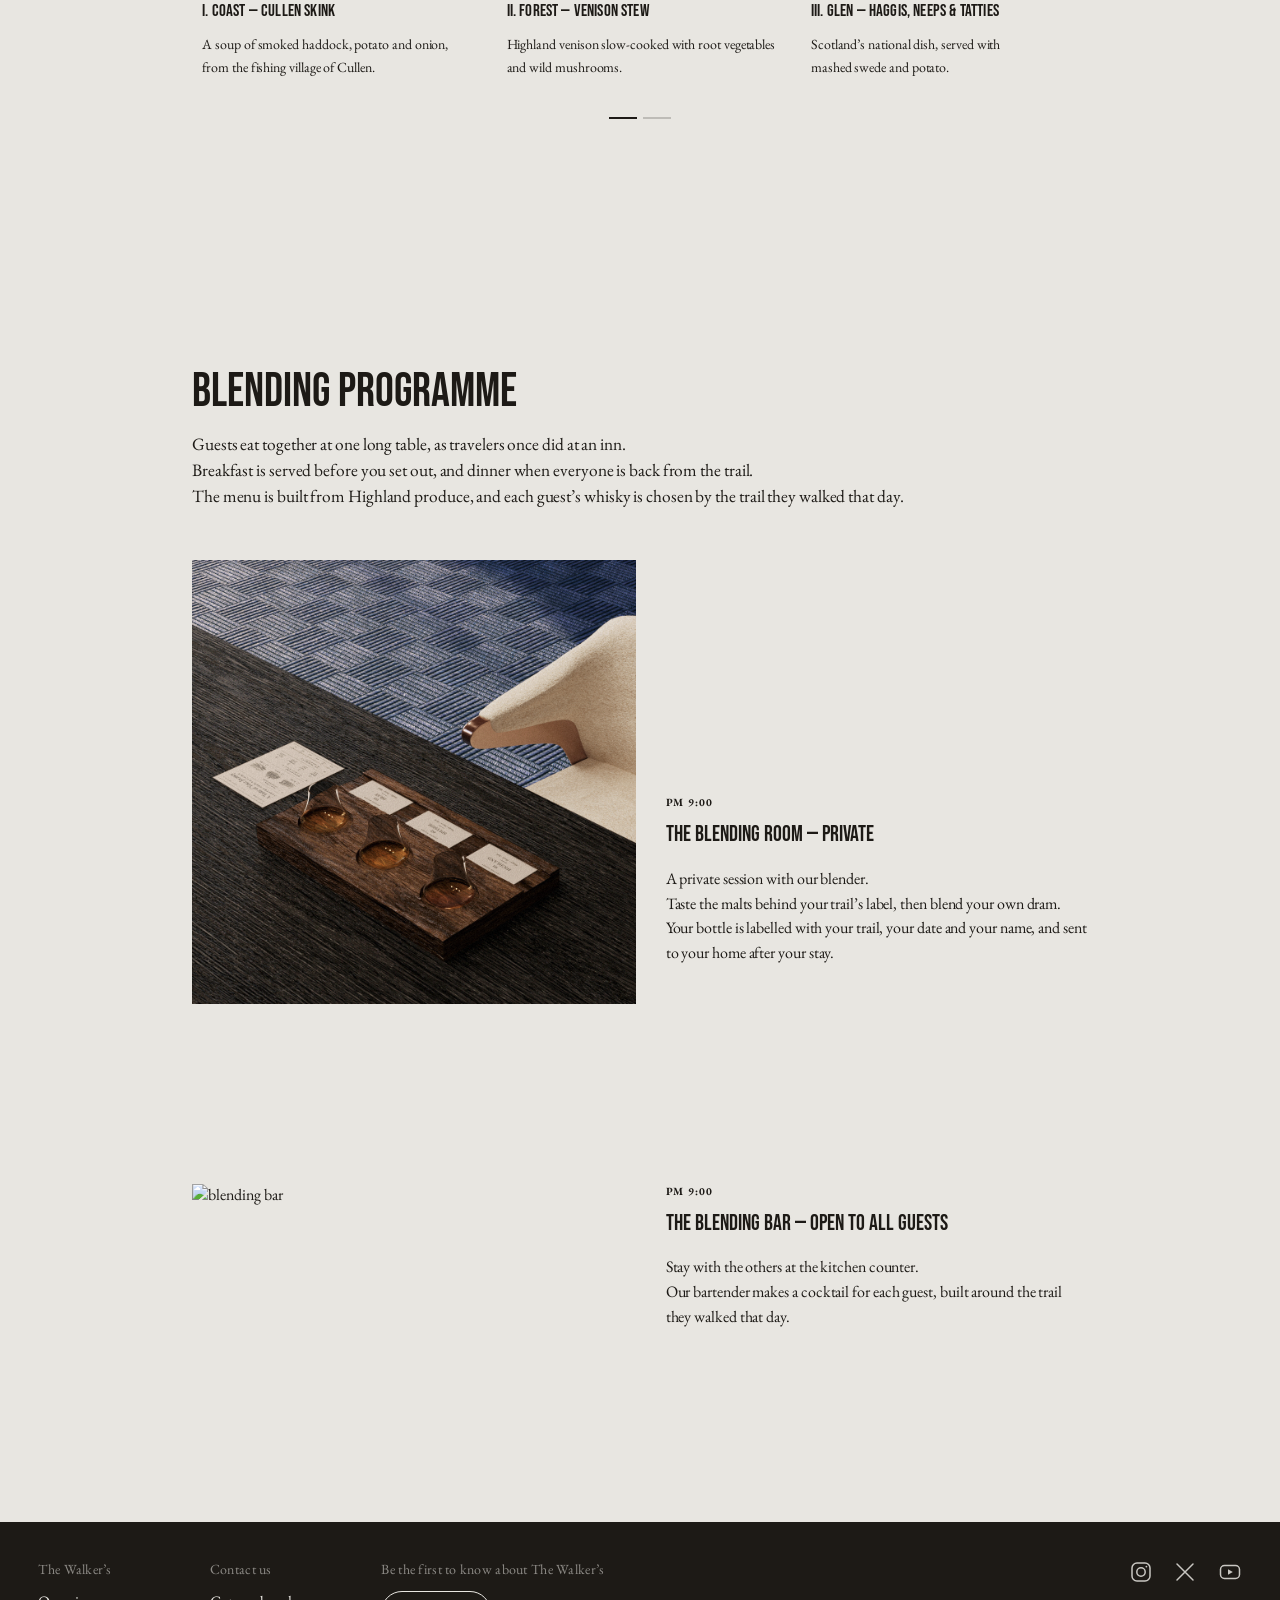
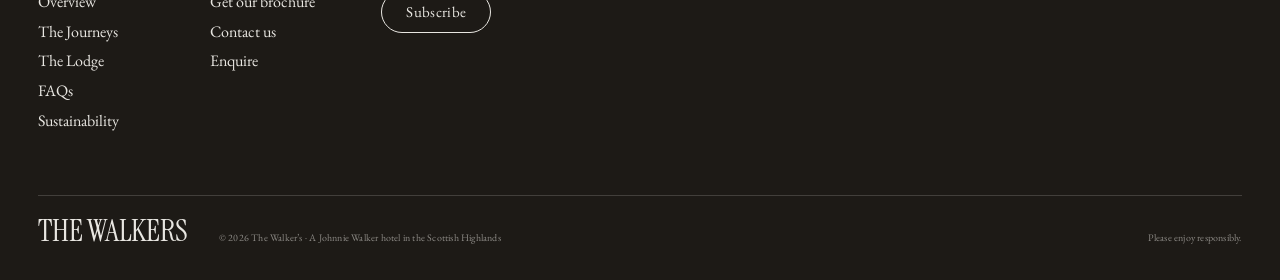
==== commit 1f06901a: "Use the real Striding Man logo in the header Replace the placeholder stick-figure SVG on all three p" ====
--- a/journeys.html
+++ b/journeys.html
@@ -24,12 +24,7 @@
     <header class="site-header">
         <a class="brand" href="index.html" aria-label="Johnnie Walker">
             <span class="brand-name">Johnnie Walker.</span>
-            <!-- 임시 아이콘: 공식 Striding Man 로고 SVG로 교체하세요 -->
-            <svg viewBox="0 0 20 28" fill="none" stroke="currentColor" stroke-width="1.6" stroke-linecap="round"
-                aria-hidden="true">
-                <circle cx="11" cy="3.2" r="2.2" fill="currentColor" stroke="none" />
-                <path d="M10.5 6.5 9 15M9.5 8.5l5 2.5M9.5 8.5 5 12M9 15l4.5 4 1 7M9 15l-3.5 5-4 3" />
-            </svg>
+            <img class="brand-mark" src="./sources/logo.png" alt="" aria-hidden="true">
         </a>
 
         <a class="logo" href="index.html" aria-label="The Walker's">THE WALKERS</a>
--- a/index.css
+++ b/index.css
@@ -115,8 +115,9 @@
     padding-top: .6em;
 }
 
-.brand svg {
-    width: .9em;
+/* Striding Man 로고: 예전 아이콘과 같은 높이, 가로는 이미지 비율대로 */
+.brand-mark {
+    width: auto;
     height: 1.25em;
 }
 
@@ -802,8 +803,7 @@
         display: none;
     }
 
-    .brand svg {
-        width: 14px;
+    .brand-mark {
         height: 22px;
     }
 
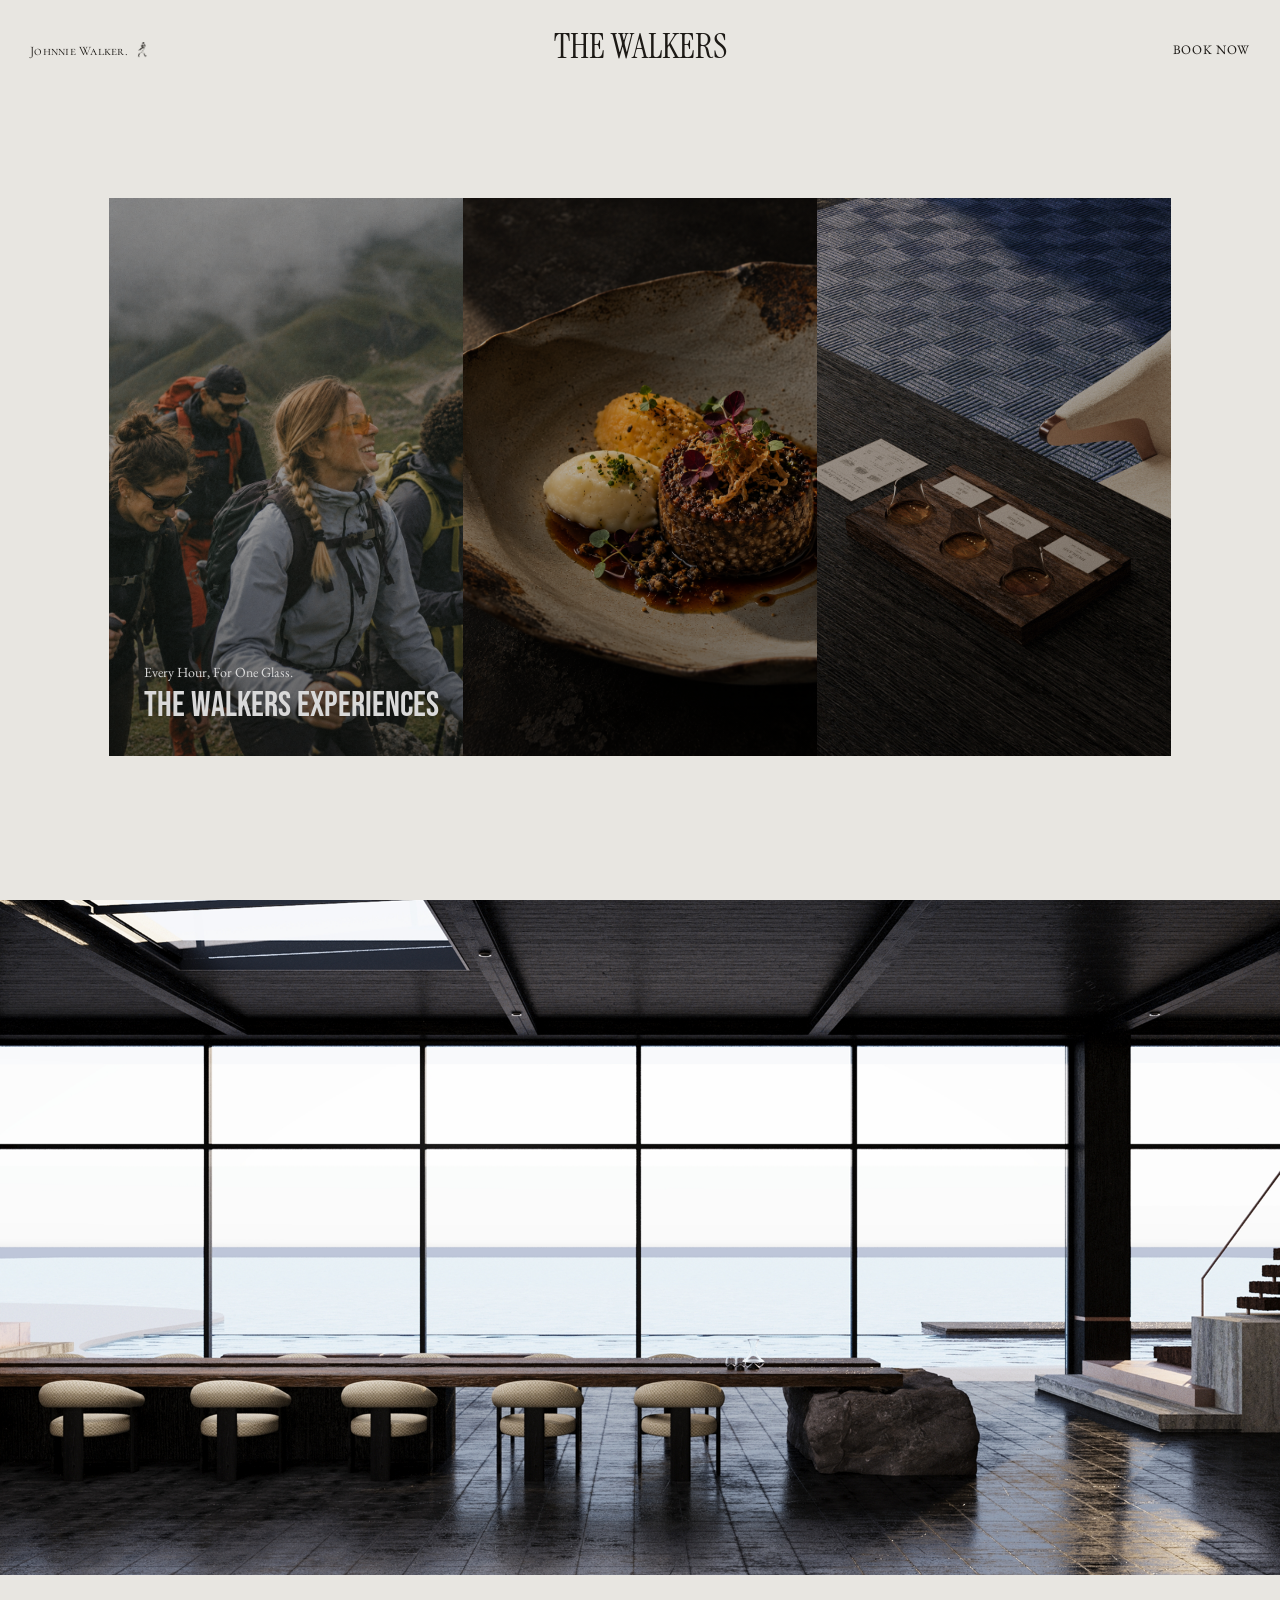
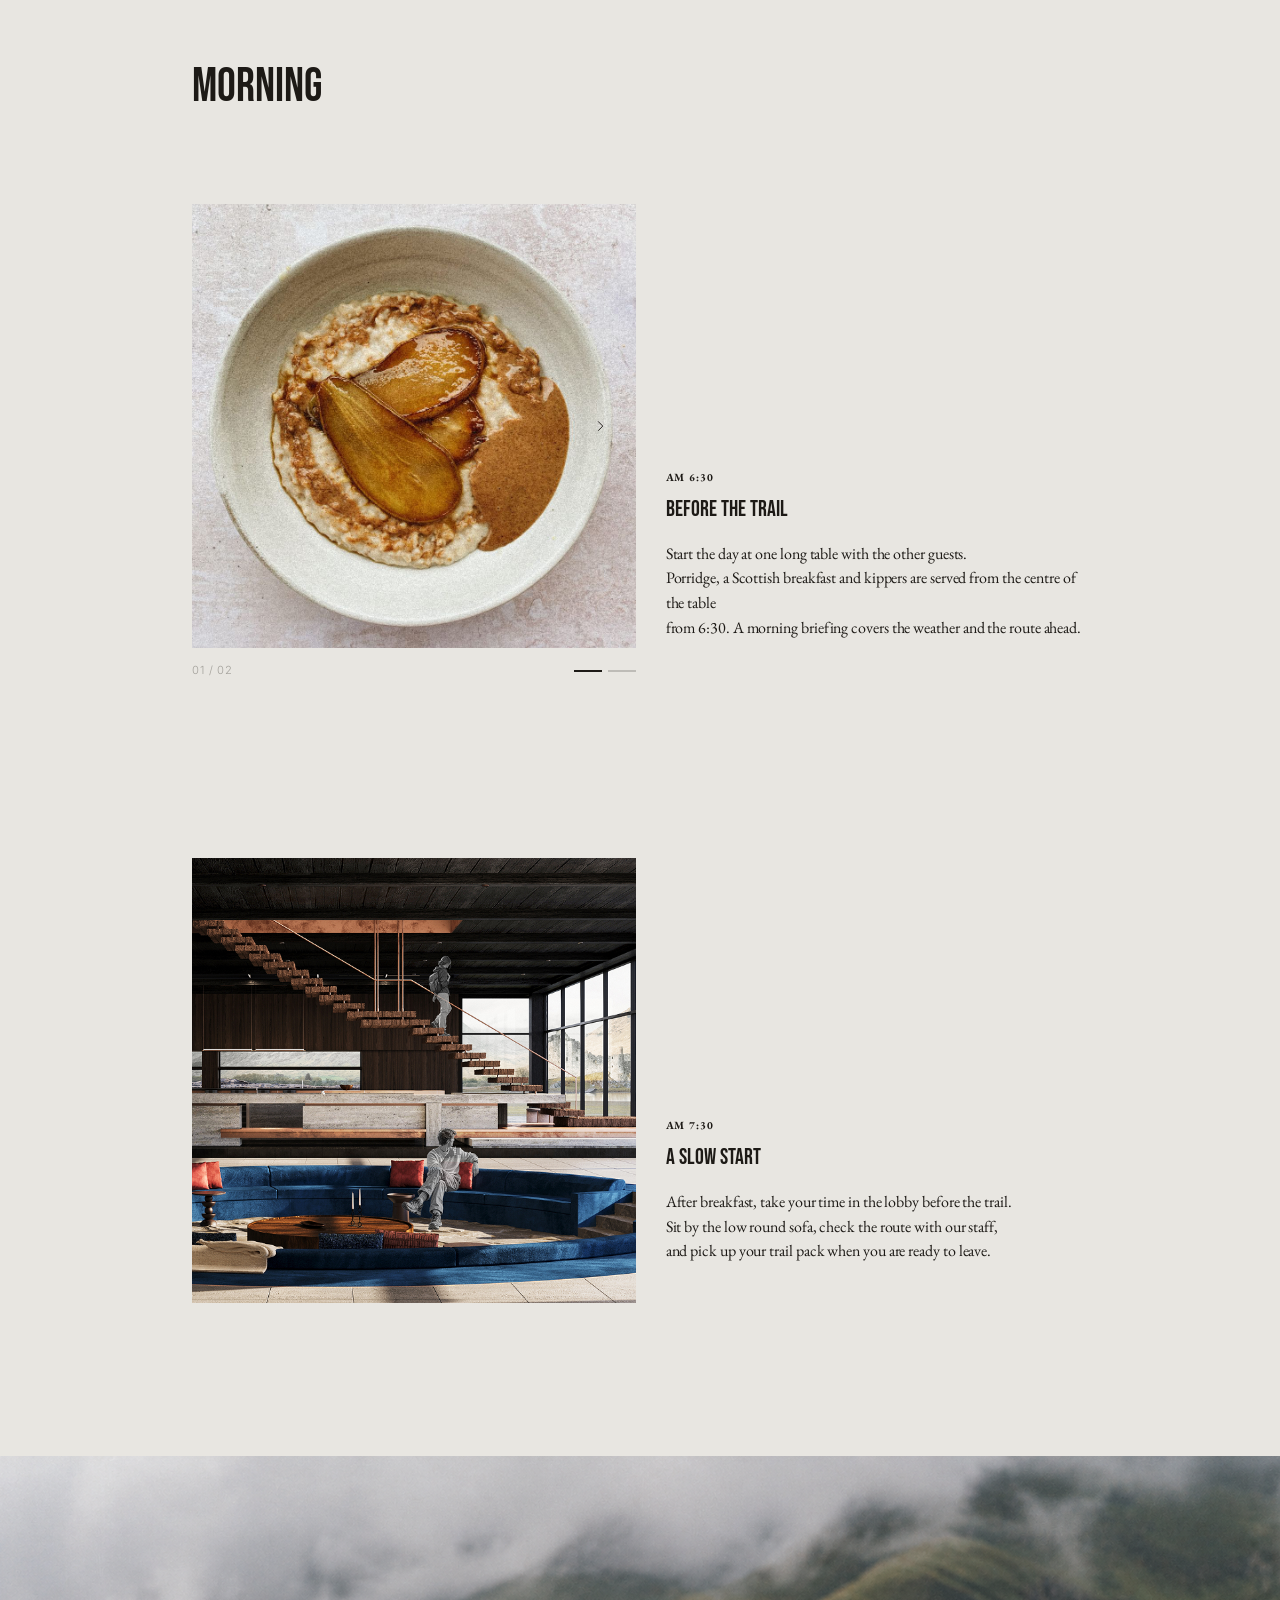
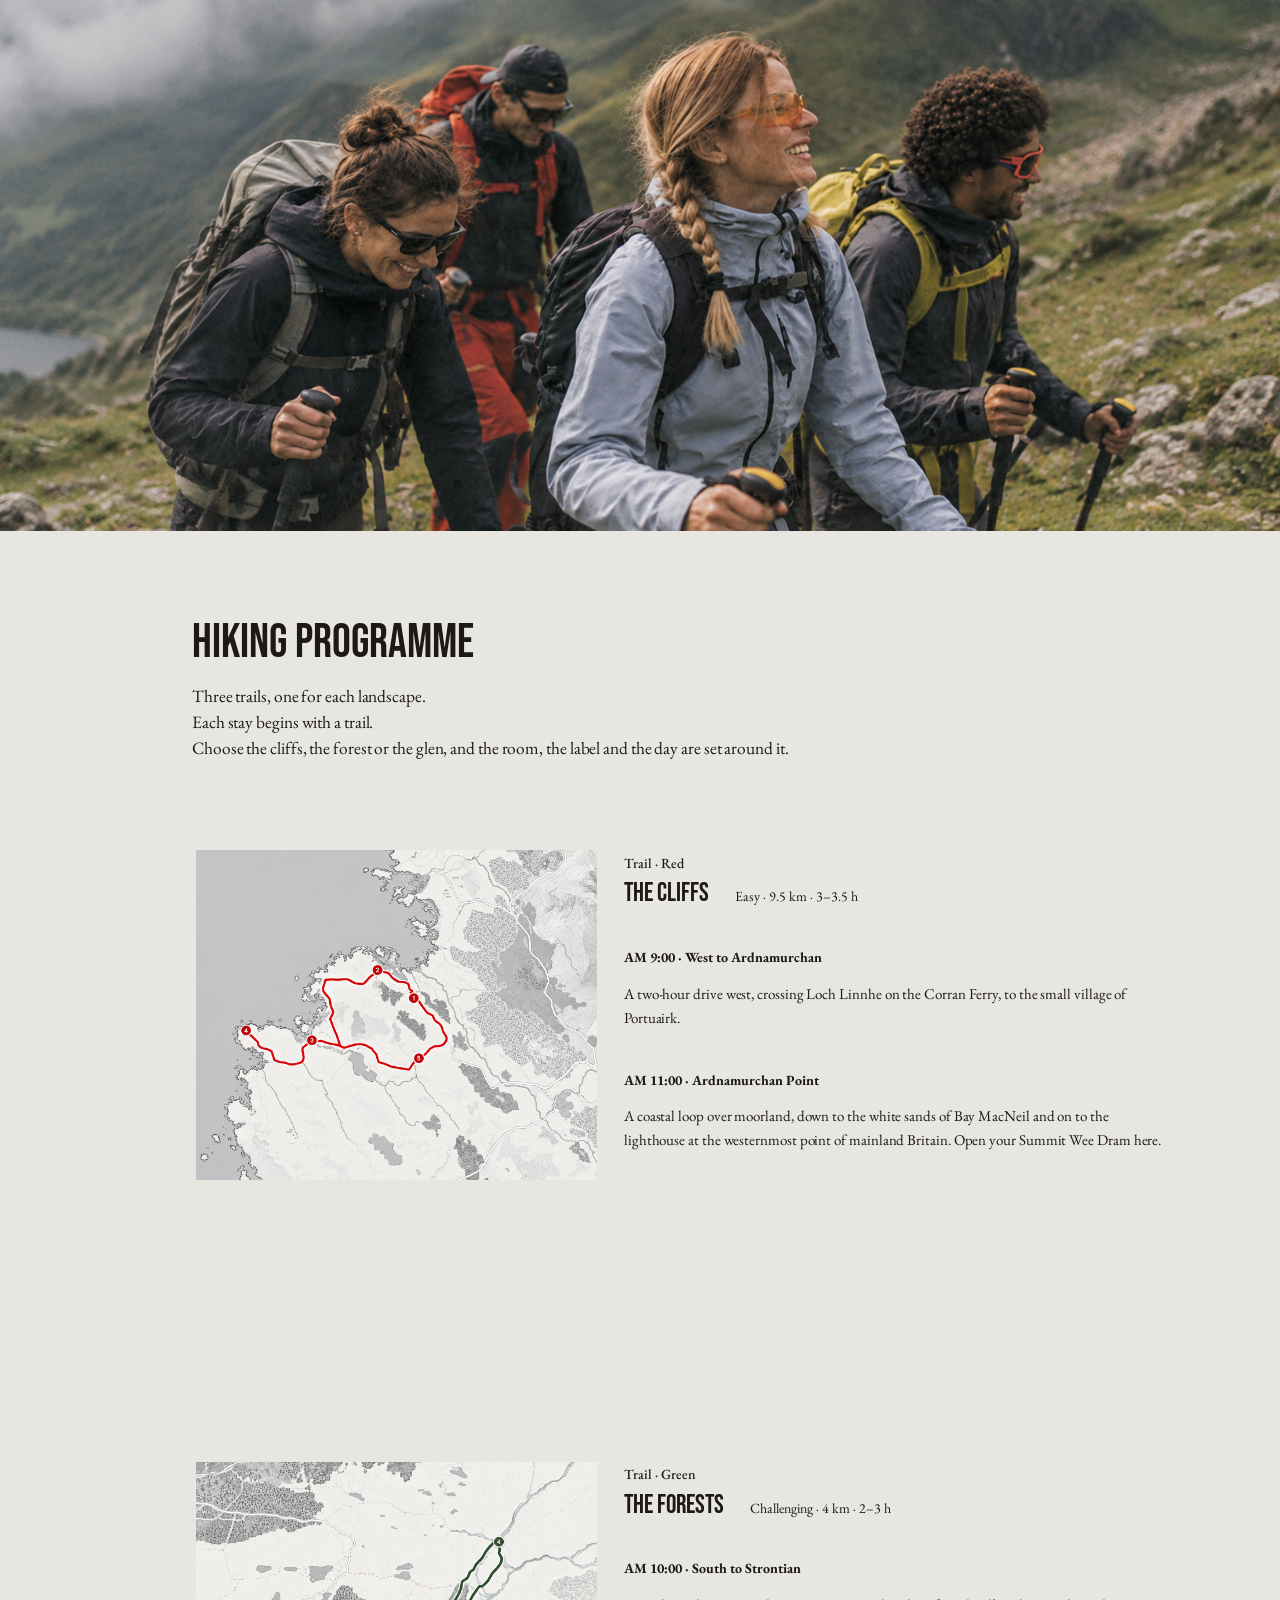
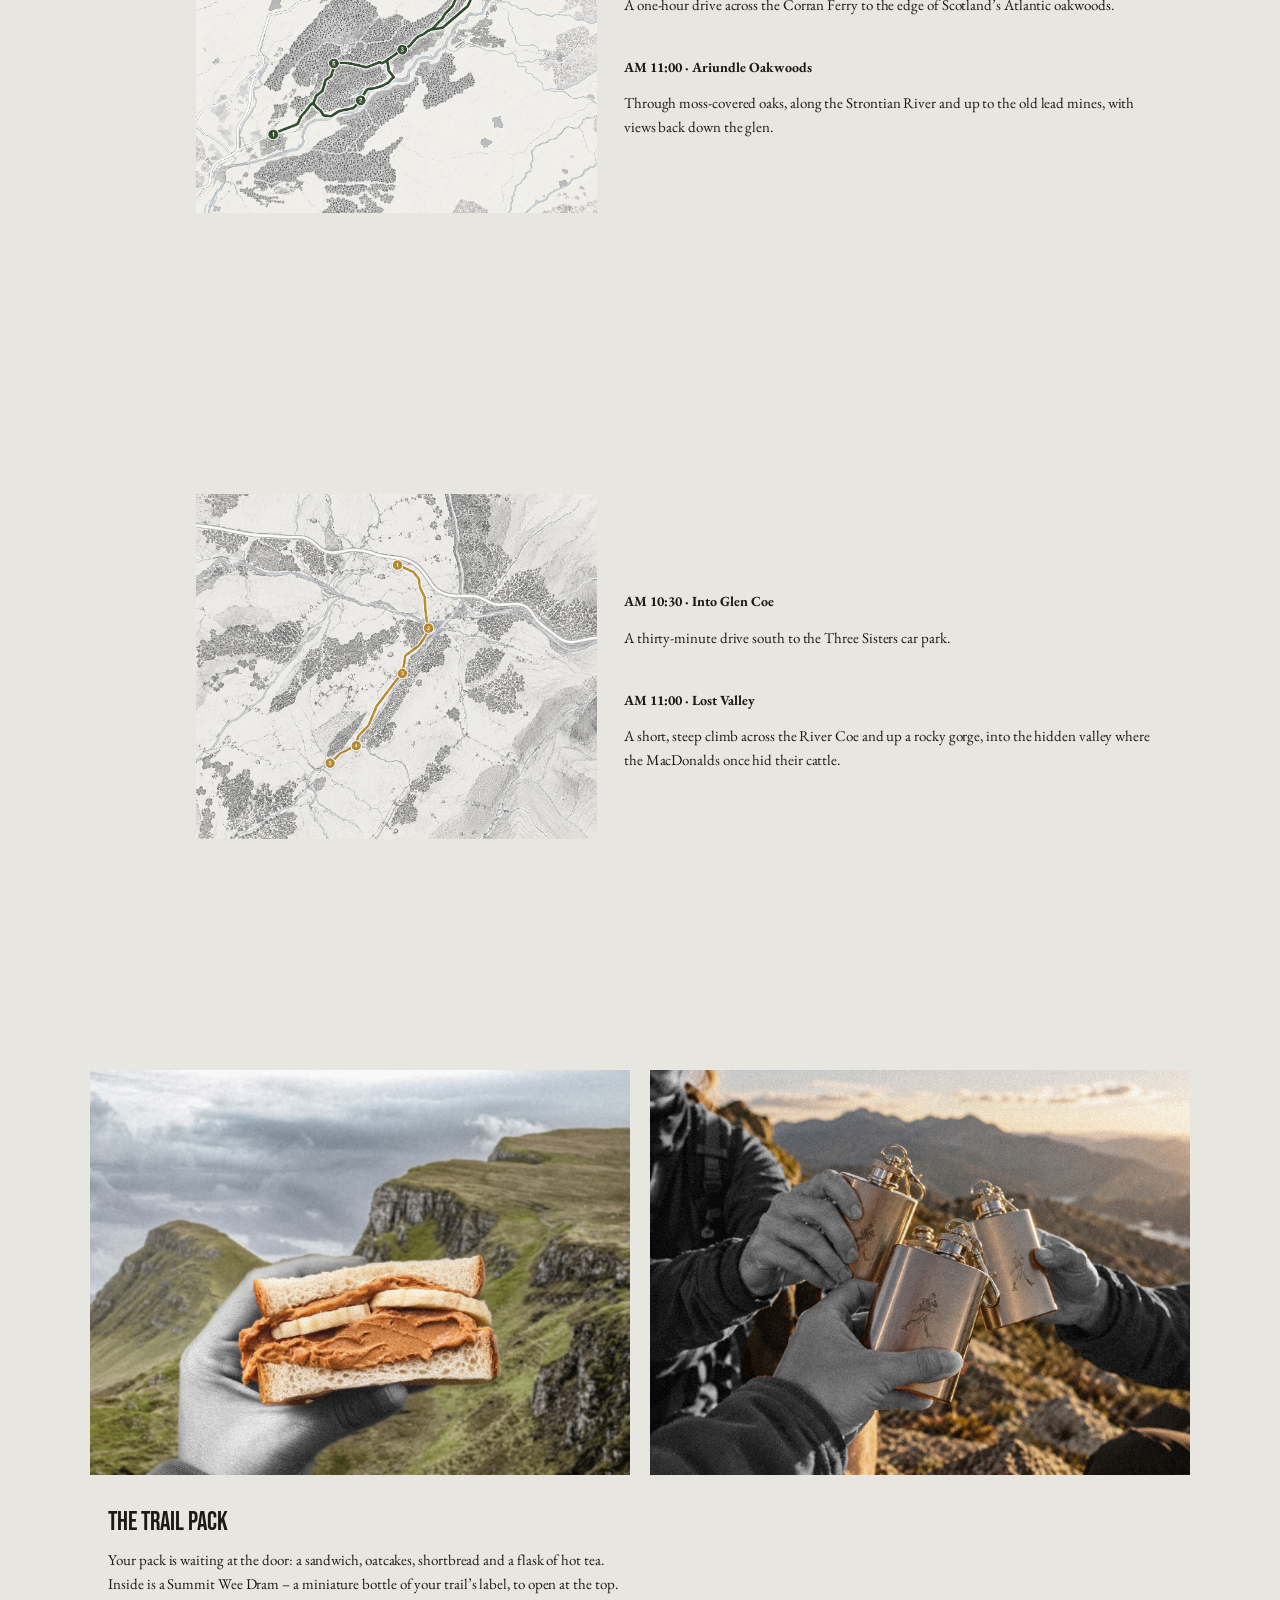
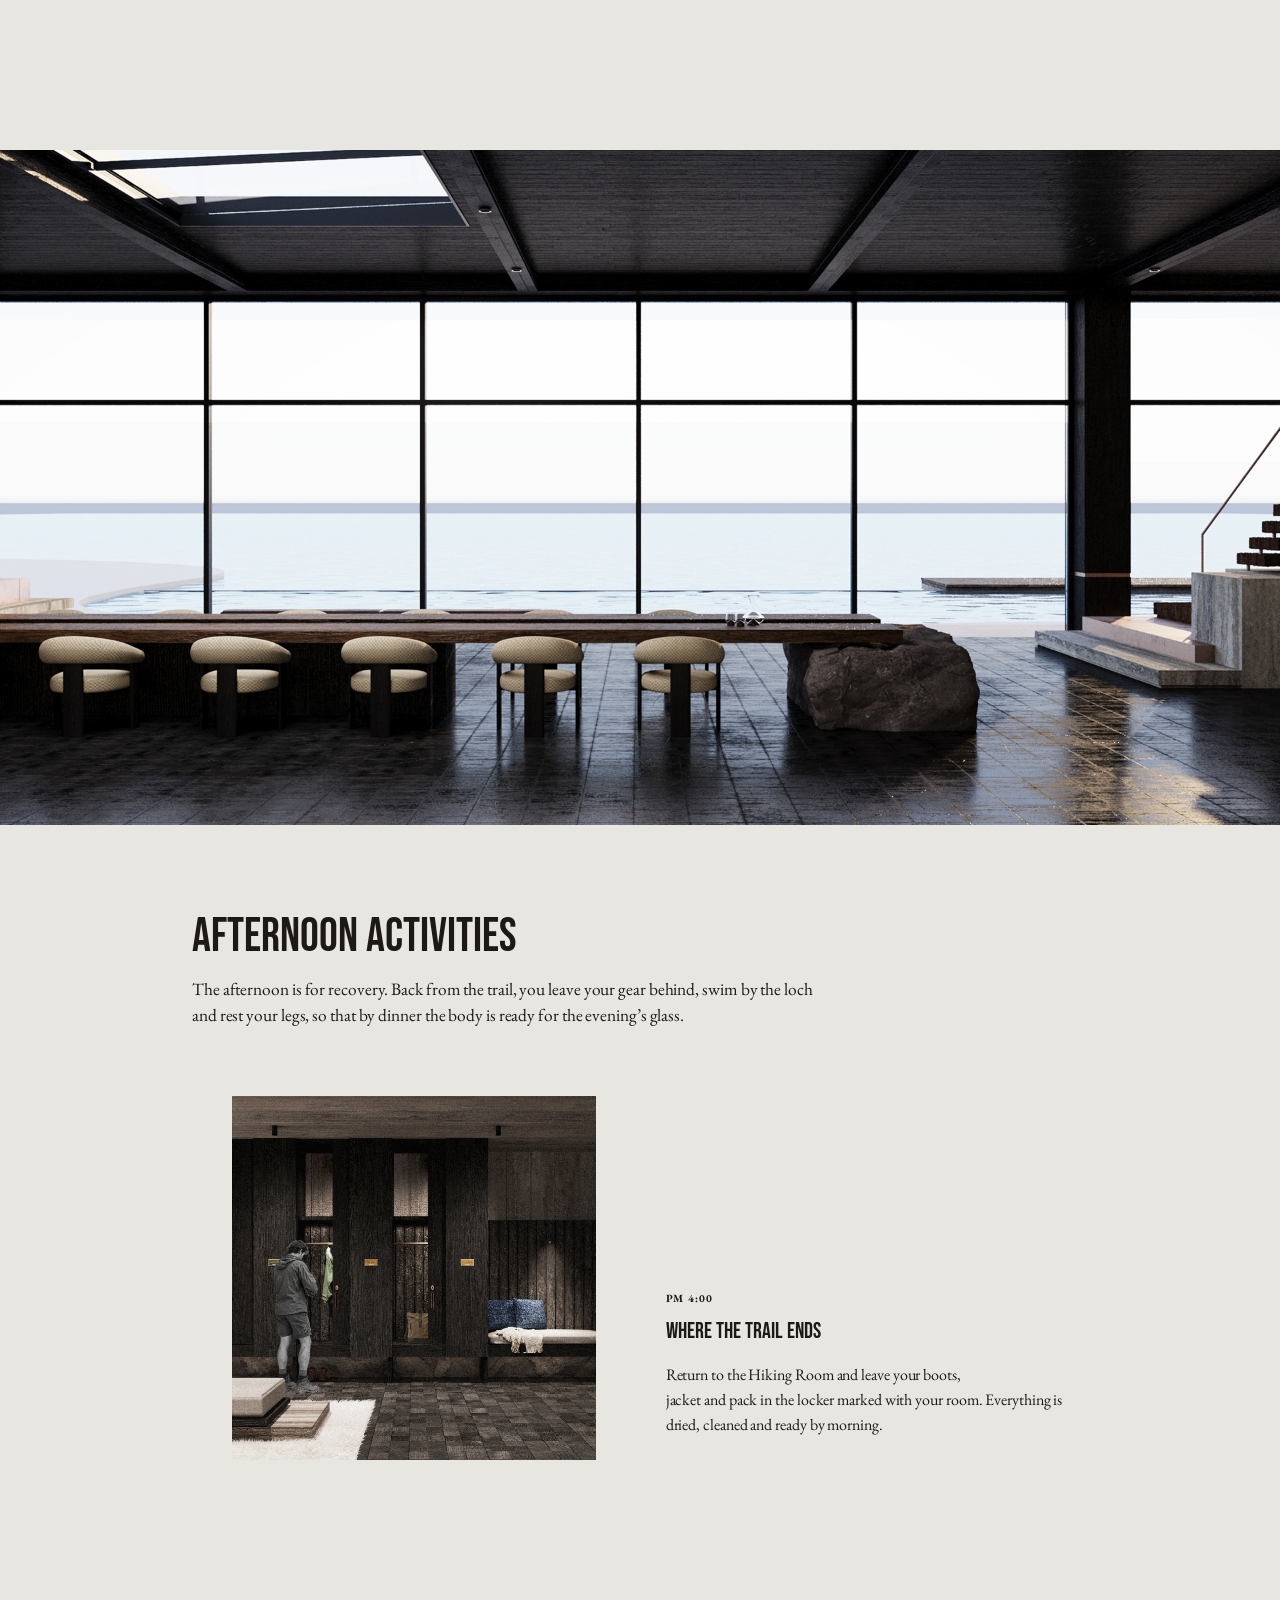
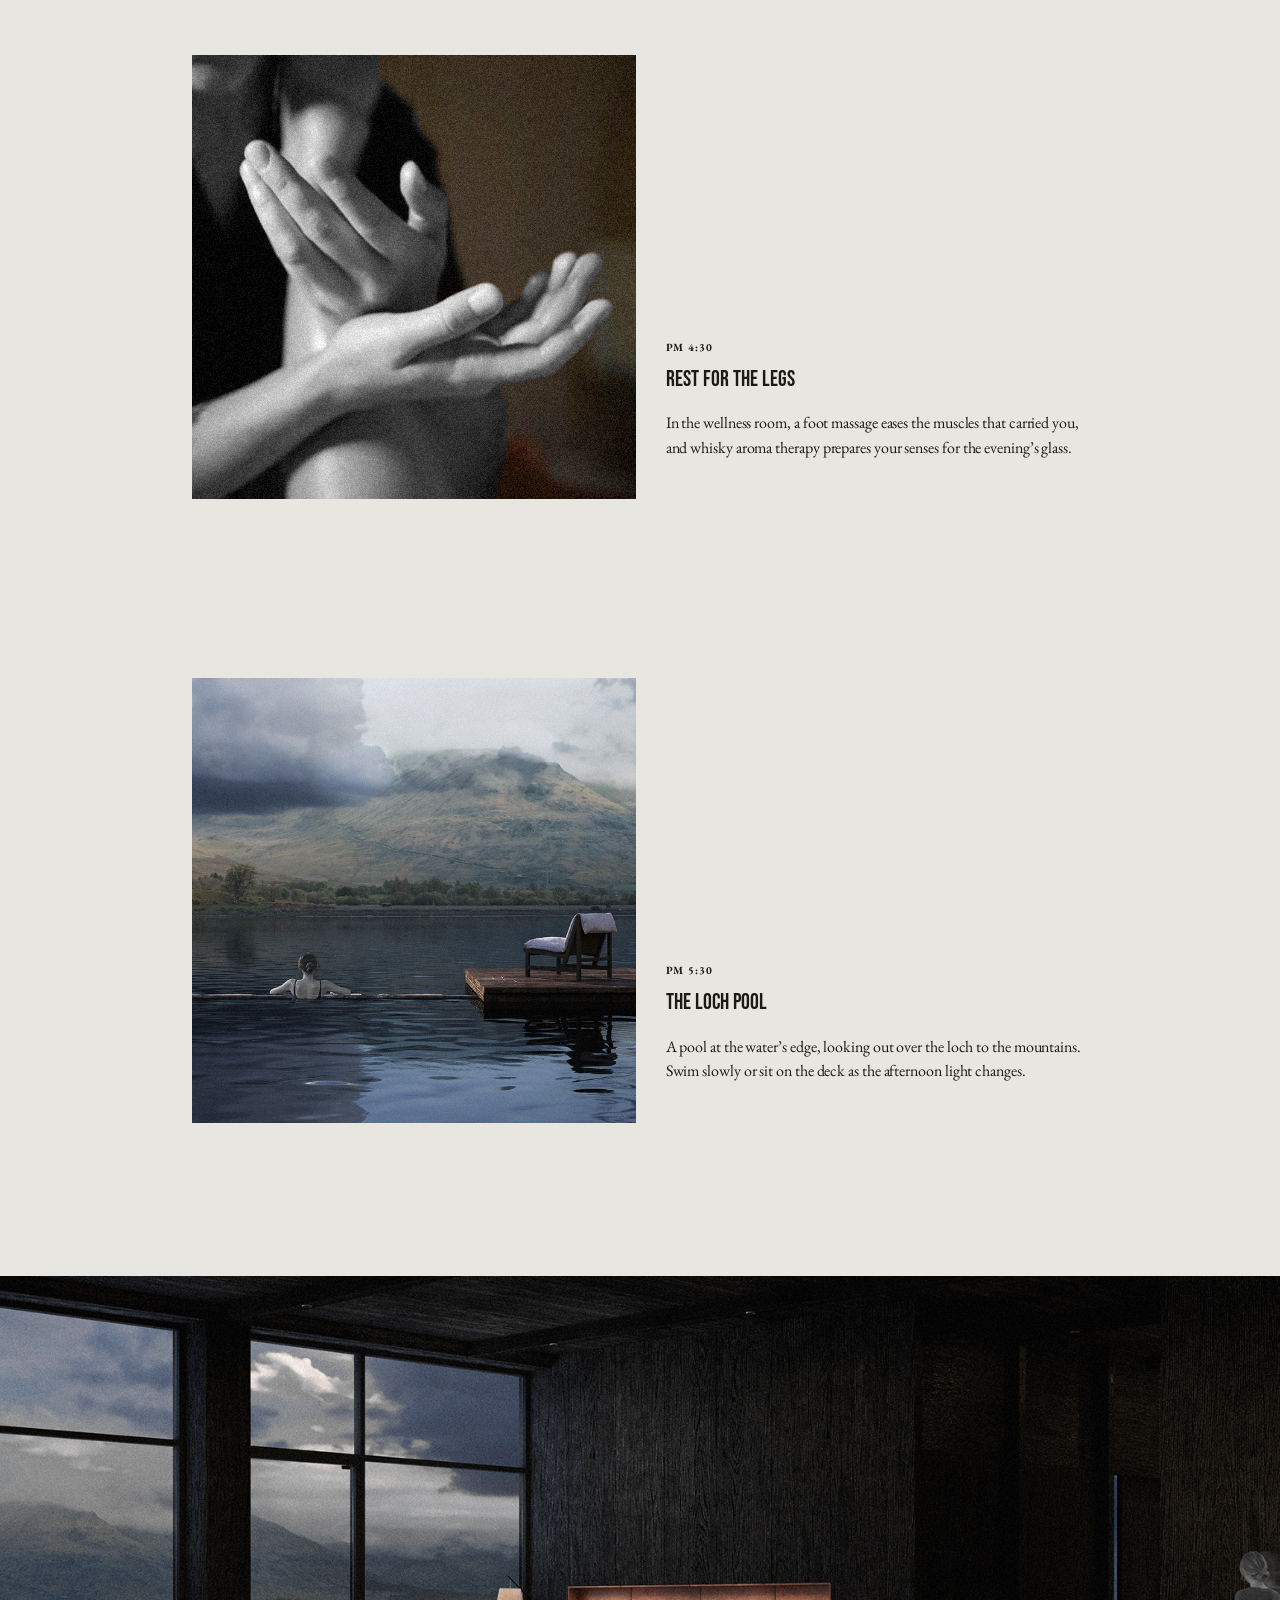
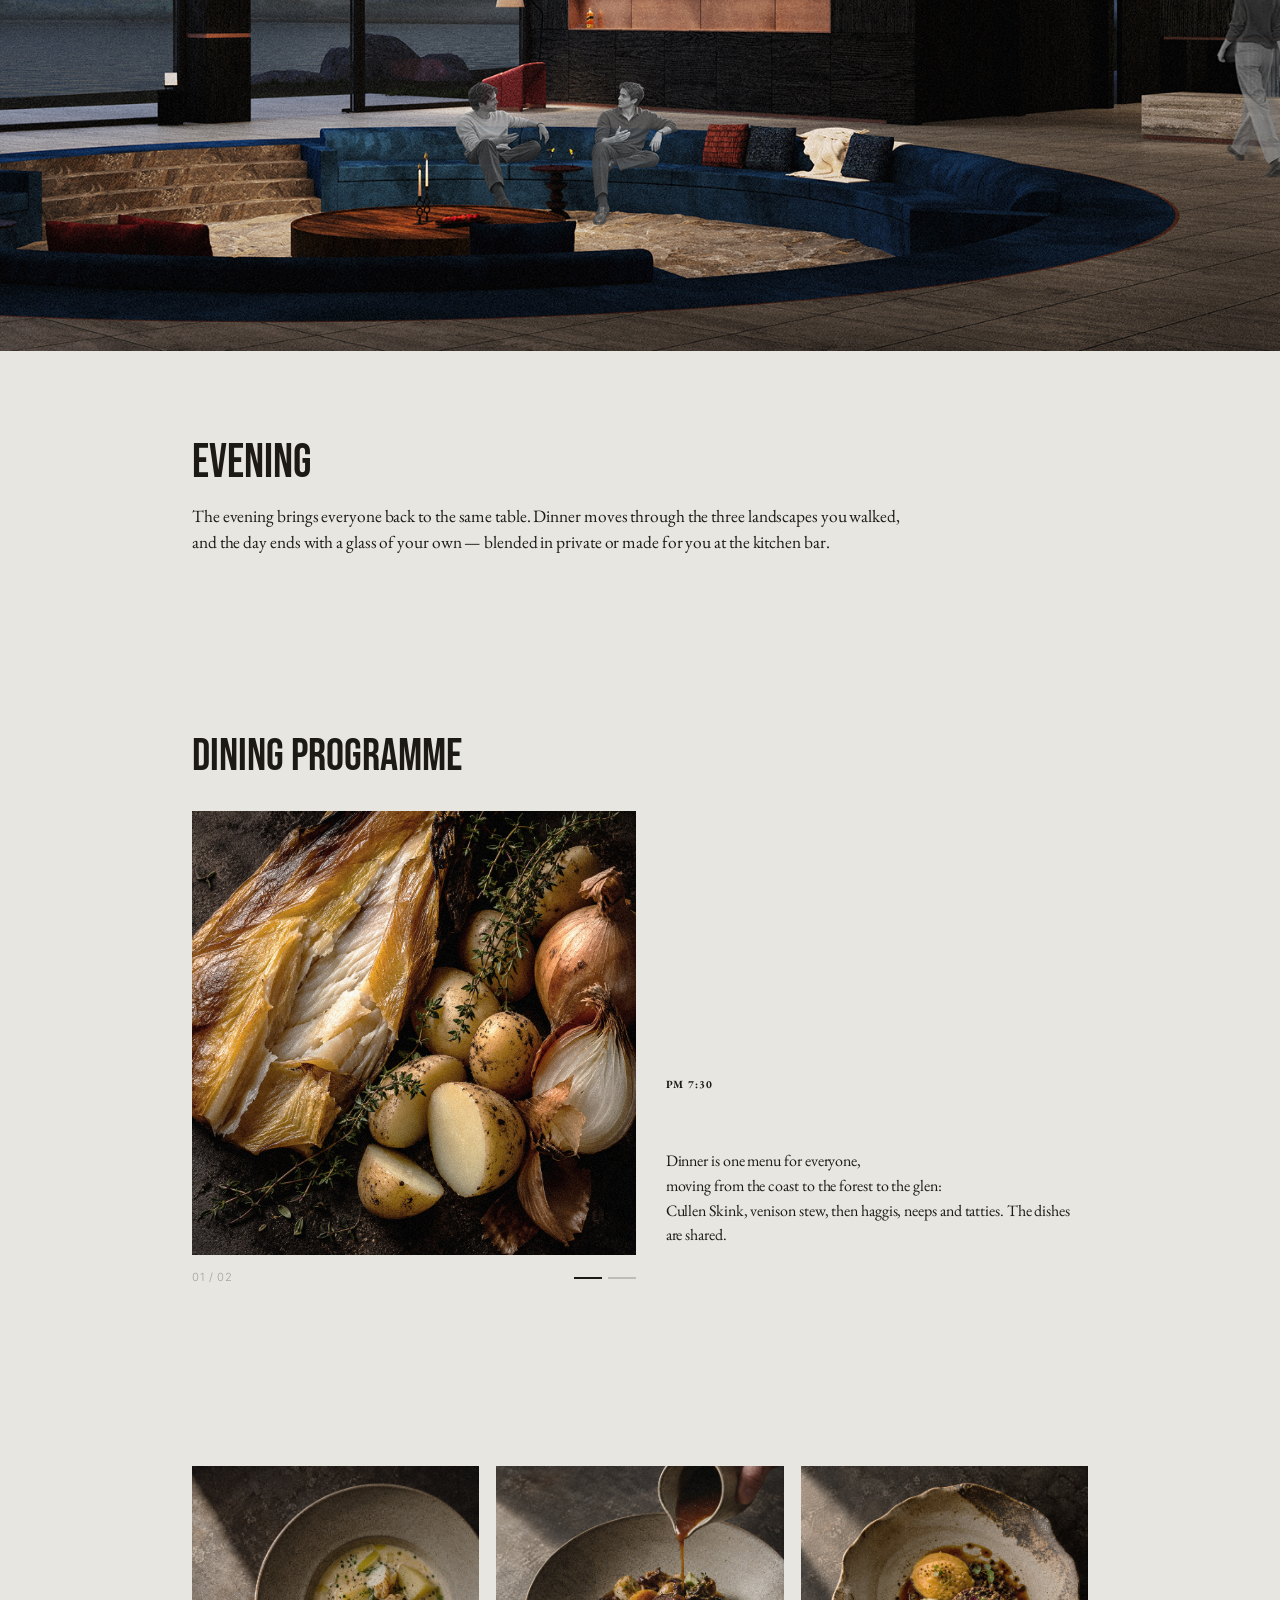
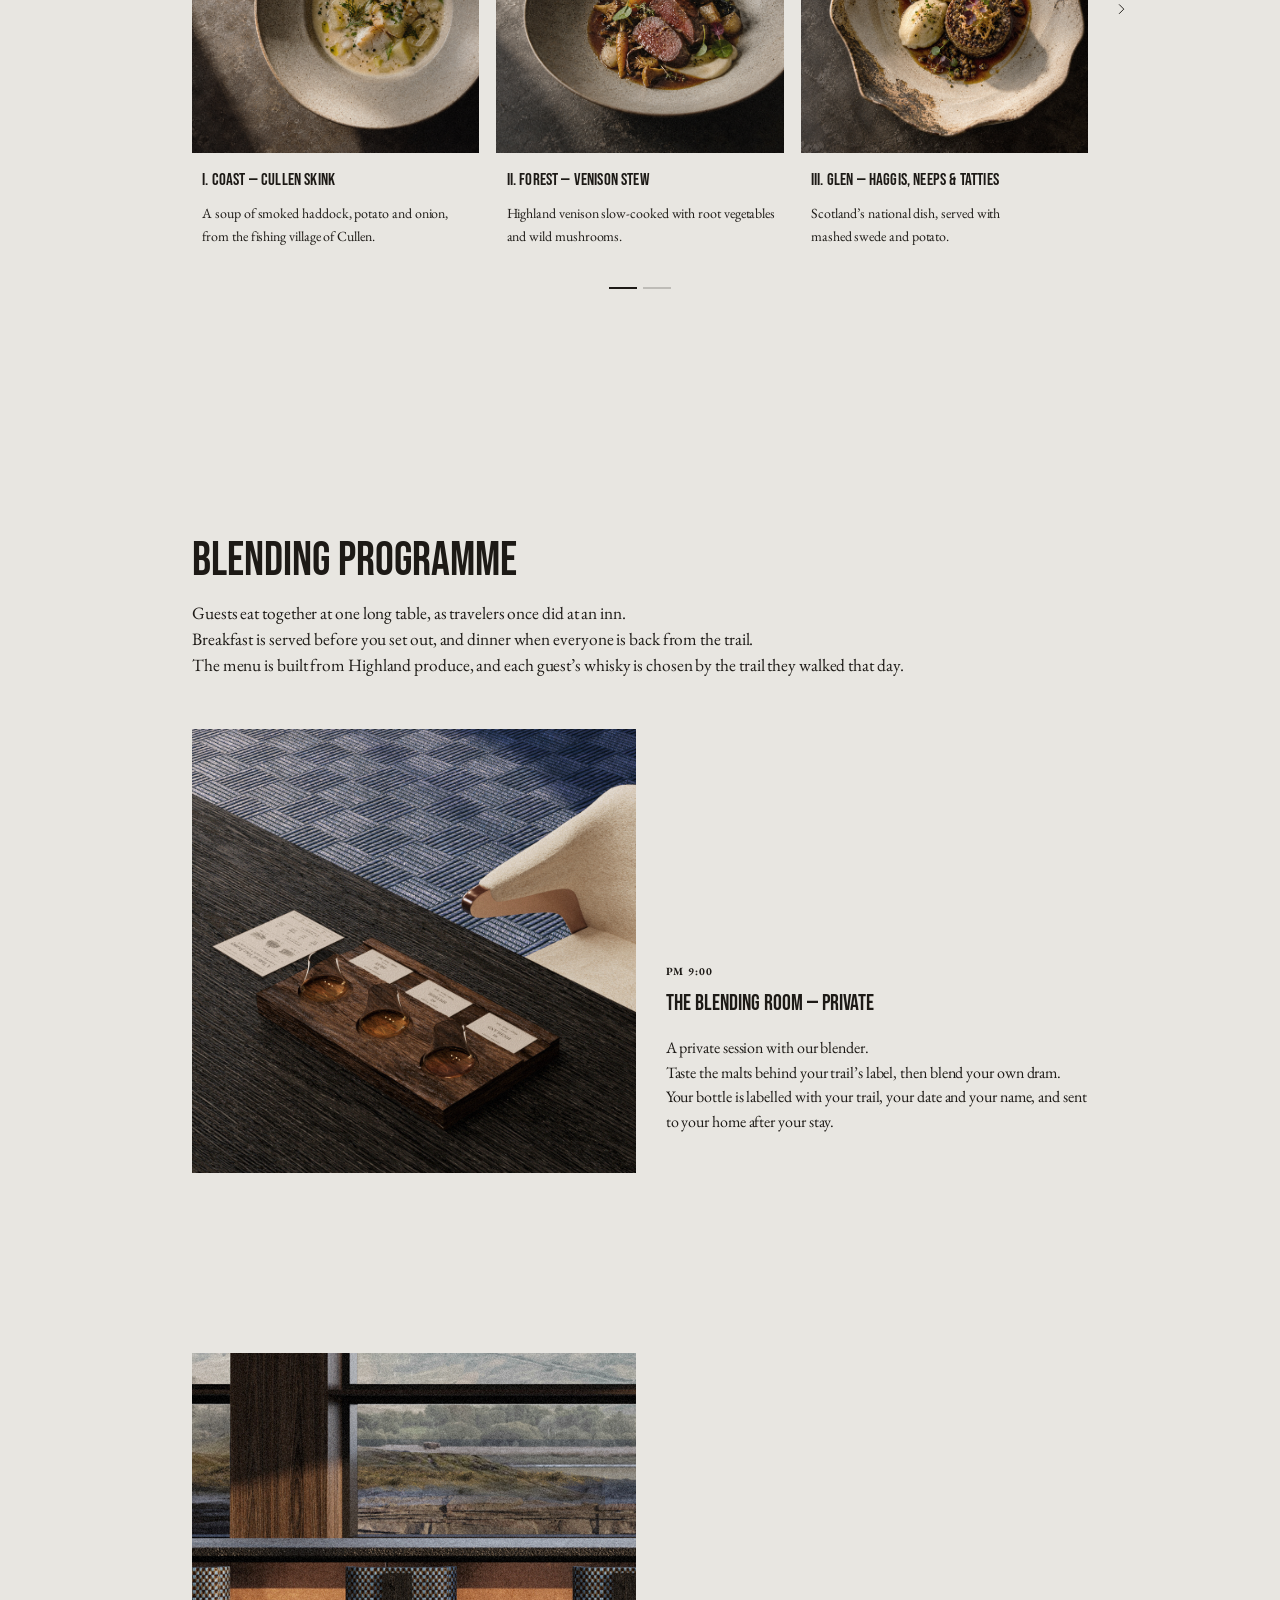
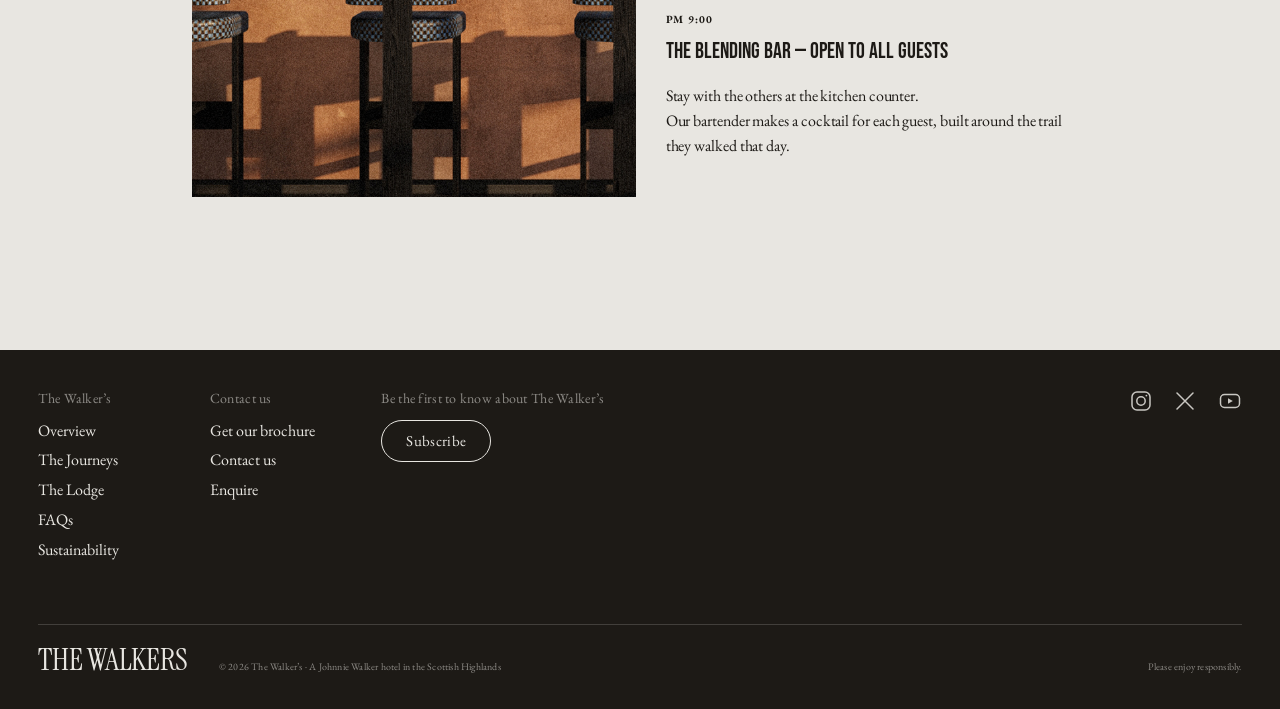
==== commit 75ec1d3a: "Normalize Korean image paths to NFC so they load on GitHub Pages The HTML referenced files under 수정/" ====
--- a/journeys.html
+++ b/journeys.html
@@ -83,11 +83,11 @@
                         <div class="carousel-viewport media">
                             <ul class="carousel-track">
                                 <li class="carousel-slide">
-                                    <img src="./sources/theJourney/수정/아침1.jpg"
+                                    <img src="./sources/theJourney/수정/아침1.jpg"
                                         alt="Porridge with caramelised pears" loading="lazy">
                                 </li>
                                 <li class="carousel-slide">
-                                    <img src="./sources/theJourney/수정/아침2.jpg"
+                                    <img src="./sources/theJourney/수정/아침2.jpg"
                                         alt="Smoked kippers with crushed potatoes and roast tomatoes" loading="lazy">
                                 </li>
                             </ul>
@@ -150,7 +150,7 @@
             <div class="trails">
                 <article class="trail" id="trail-cliff">
                     <figure class="trail-map reveal-media">
-                        <img src="./sources/theJourney/수정/red.png" alt="Map of the Ardnamurchan Point trail"
+                        <img src="./sources/theJourney/수정/red.png" alt="Map of the Ardnamurchan Point trail"
                             loading="lazy">
                     </figure>
                     <div class="trail-text">
@@ -176,7 +176,7 @@
                 </article>
                 <article class="trail" id="trail-forest">
                     <figure class="trail-map reveal-media">
-                        <img src="./sources/theJourney/수정/green.png" alt="Map of the Ariundle Oakwoods trail"
+                        <img src="./sources/theJourney/수정/green.png" alt="Map of the Ariundle Oakwoods trail"
                             loading="lazy">
                     </figure>
                     <div class="trail-text">
@@ -200,7 +200,7 @@
                 </article>
                 <article class="trail" id="trail-glen">
                     <figure class="trail-map reveal-media">
-                        <img src="./sources/theJourney/수정/yellow.png" alt="Map of the Lost Valley trail"
+                        <img src="./sources/theJourney/수정/yellow.png" alt="Map of the Lost Valley trail"
                             loading="lazy">
                     </figure>
                     <div class="trail-text">
@@ -227,11 +227,11 @@
 
             <div class="trail-pack">
                 <div class="trail-pack-photos">
-                    <img src="./sources/theJourney/수정/하이킹1.jpg" alt="trail pack" loading="lazy">
+                    <img src="./sources/theJourney/수정/하이킹1.jpg" alt="trail pack" loading="lazy">
                     <!-- rail-pack 이미지 -->
                     </figure>
                     <figure class="media reveal-media" style="--d:.15s">
-                        <img src="./sources/theJourney/수정/하이킹.jpg"
+                        <img src="./sources/theJourney/수정/하이킹.jpg"
                             alt="Hikers raising Johnnie Walker hip flasks at the summit" loading="lazy">
                     </figure>
                 </div>
@@ -272,7 +272,7 @@
                 <article class="item">
                     <figure class="media reveal-media" style="margin:0">
                         <!-- 2 -->
-                        <img src="./sources/theJourney/수정/마사지.jpg" alt="massage" loading="lazy">
+                        <img src="./sources/theJourney/수정/마사지.jpg" alt="massage" loading="lazy">
                     </figure>
                     <div class="text">
                         <span class="time reveal"><b>PM 4:30</b></span>
@@ -318,11 +318,11 @@
                         <div class="carousel-viewport media">
                             <ul class="carousel-track">
                                 <li class="carousel-slide">
-                                    <img src="./sources/theJourney/수정/재료.jpg" alt="Porridge with caramelised pears"
+                                    <img src="./sources/theJourney/수정/재료.jpg" alt="Porridge with caramelised pears"
                                         loading="lazy">
                                 </li>
                                 <li class="carousel-slide">
-                                    <img src="./sources/theJourney/수정/재료2.jpg"
+                                    <img src="./sources/theJourney/수정/재료2.jpg"
                                         alt="Smoked kippers with crushed potatoes and roast tomatoes" loading="lazy">
                                 </li>
                             </ul>
@@ -359,7 +359,7 @@
                         <ul class="carousel-track">
                             <li class="carousel-slide course" data-title="I. Coast — Cullen Skink">
                                 <div data-arrow-anchor class="media course-media"><img
-                                        src="./sources/theJourney/수정/디너1.jpg"
+                                        src="./sources/theJourney/수정/디너1.jpg"
                                         alt="Cullen Skink, a creamy smoked haddock soup" loading="lazy"></div>
                                 <h4>I. Coast — Cullen Skink</h4>
                                 <p>A soup of smoked haddock, potato and onion,<br>from the fishing village of
@@ -368,21 +368,21 @@
                             </li>
                             <li class="carousel-slide course" data-title="II. Forest — Venison Stew">
                                 <div data-arrow-anchor class="media course-media"><img
-                                        src="./sources/theJourney/수정/디너2.jpg"
+                                        src="./sources/theJourney/수정/디너2.jpg"
                                         alt="Venison stew with jus poured over" loading="lazy"></div>
                                 <h4>II. Forest — Venison Stew</h4>
                                 <p>Highland venison slow-cooked with root vegetables<br>and wild mushrooms.</p>
                             </li>
                             <li class="carousel-slide course" data-title="III. Glen — Haggis, Neeps & Tatties">
                                 <div data-arrow-anchor class="media course-media"><img
-                                        src="./sources/theJourney/수정/디너3.jpg" alt="Haggis with neeps and tatties"
+                                        src="./sources/theJourney/수정/디너3.jpg" alt="Haggis with neeps and tatties"
                                         loading="lazy"></div>
                                 <h4>III. Glen — Haggis, Neeps &amp; Tatties</h4>
                                 <p>Scotland’s national dish, served with<br>mashed swede and potato.</p>
                             </li>
                             <li class="carousel-slide course" data-title="Dessert — Cranachan">
                                 <div data-arrow-anchor class="media course-media"><img
-                                        src="./sources/theJourney/수정/디저트.jpg" alt="dessert" loading="lazy">
+                                        src="./sources/theJourney/수정/디저트.jpg" alt="dessert" loading="lazy">
                                 </div>
                                 <h4>Dessert — Cranachan</h4>
                                 <p>Toasted oats, Scottish raspberries, heather honey<br>and whipped cream, finished
@@ -435,7 +435,7 @@
                     </div>
                 </article>
                 <article class="item">
-                    <img src="./sources/theJourney/수정/blending-thJ.png" alt="blending bar" loading="lazy">
+                    <img src="./sources/theJourney/수정/blending-thJ.png" alt="blending bar" loading="lazy">
                     </figure>
                     <div class="text">
                         <span class="time reveal"><b>PM 9:00</b></span>
--- a/index.css
+++ b/index.css
@@ -108,7 +108,7 @@
     justify-self: start;
     display: inline-flex;
     align-items: flex-end;
-    gap: .5em;
+    gap: -1.5em;
     font-family: var(--f-brand);
     font-size: clamp(13px, .95vw, 18px);
     letter-spacing: .02em;
